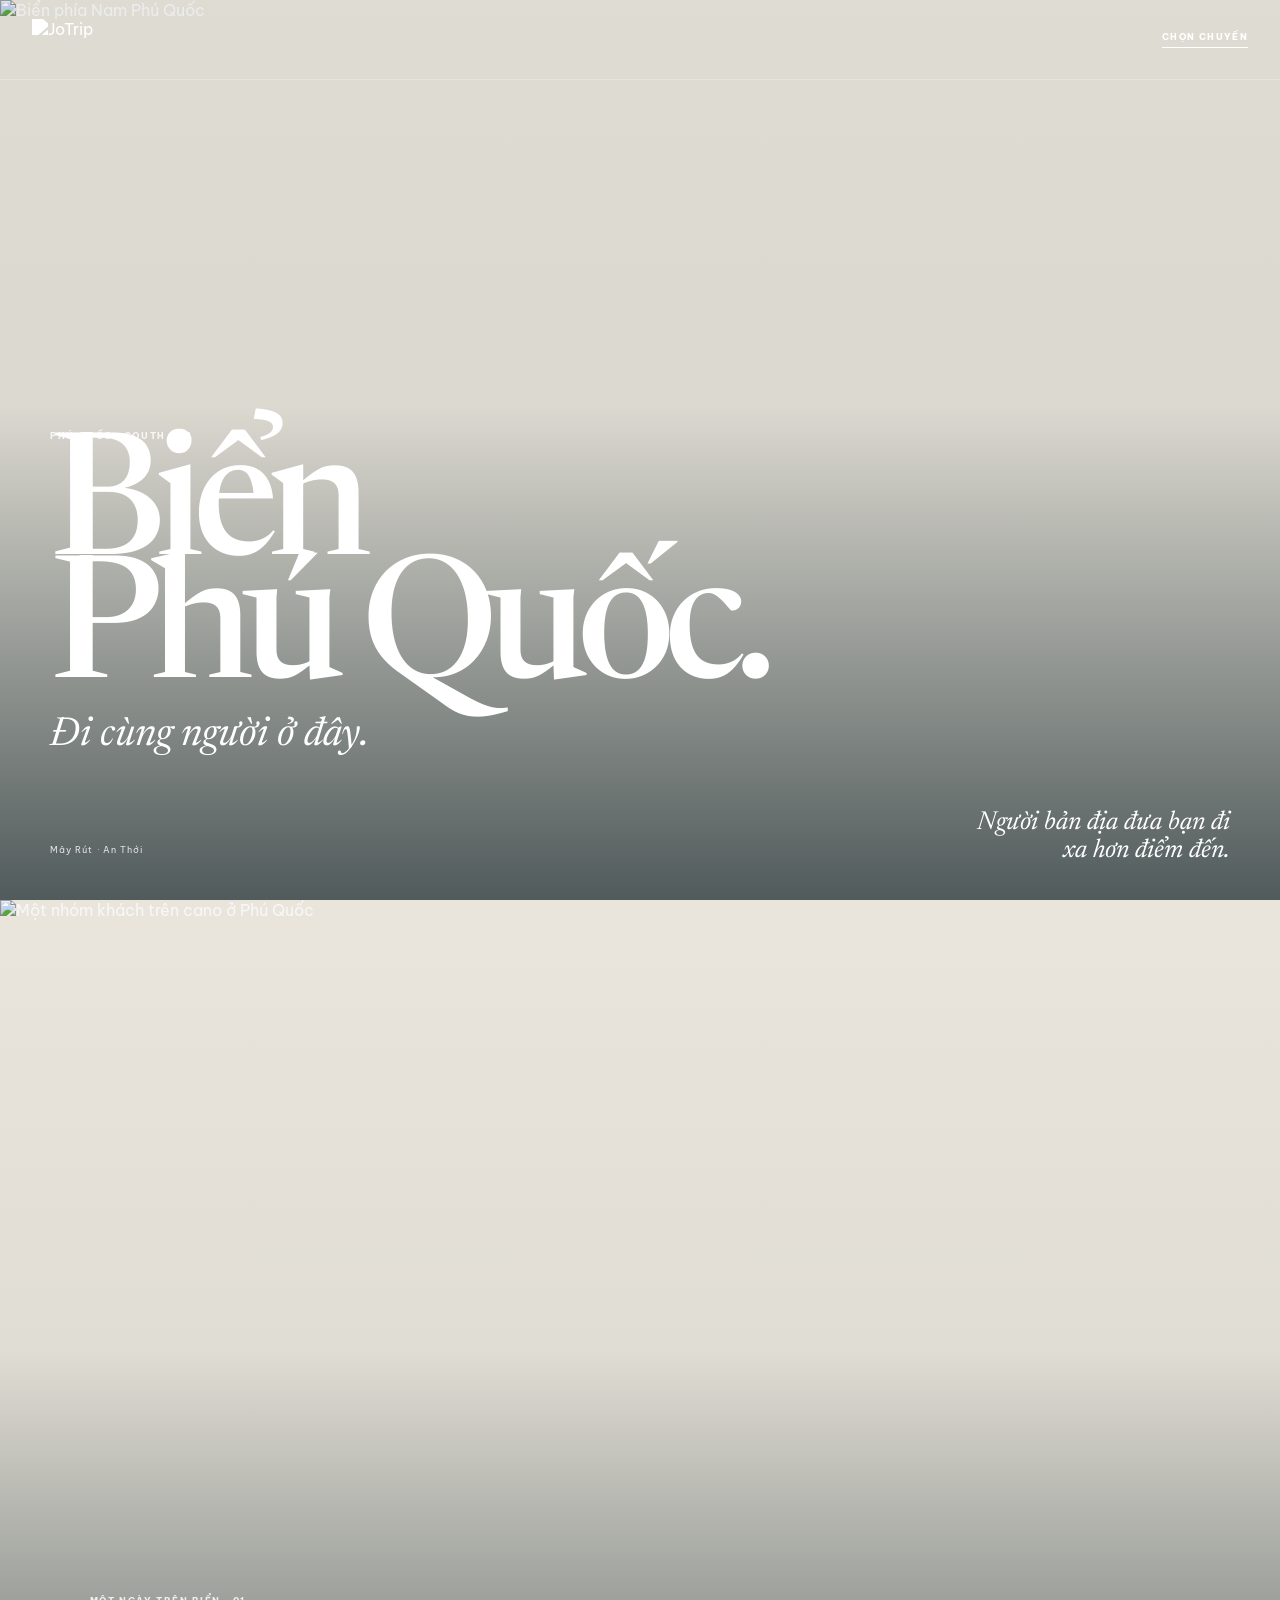
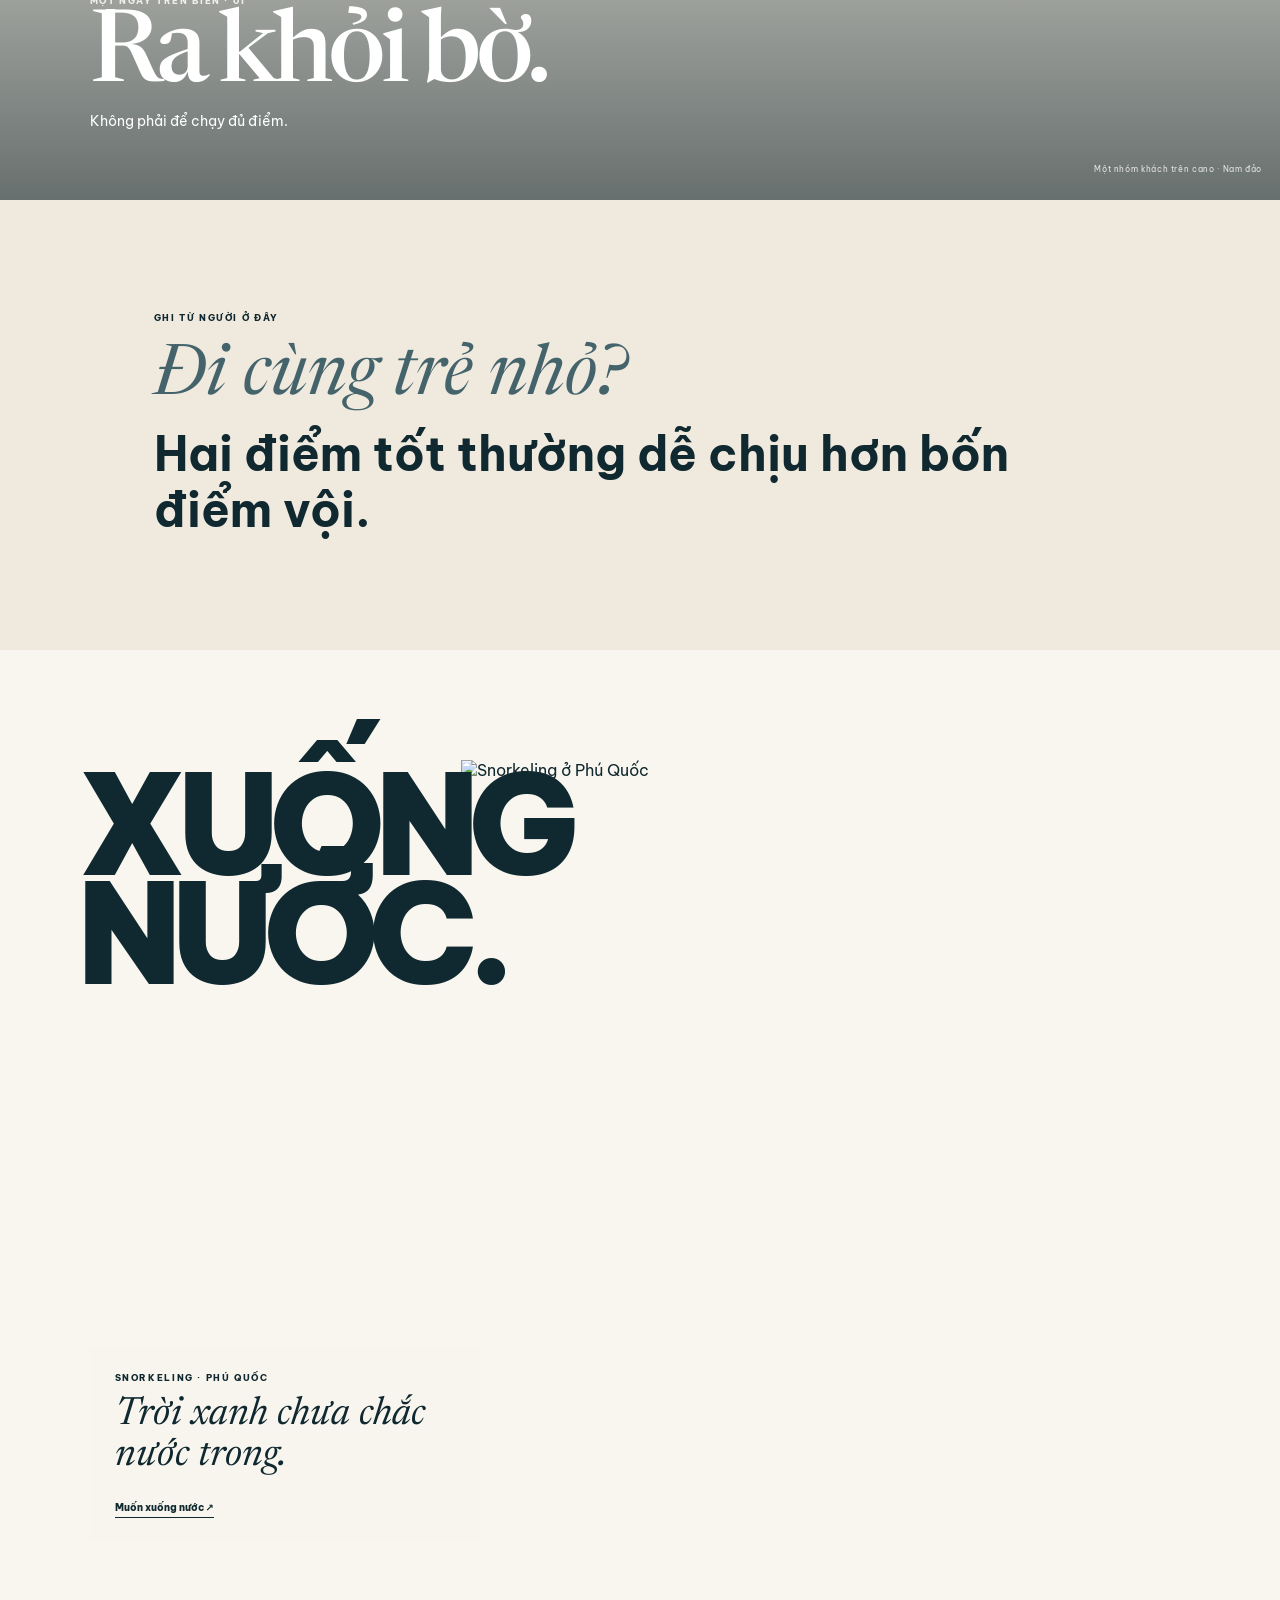
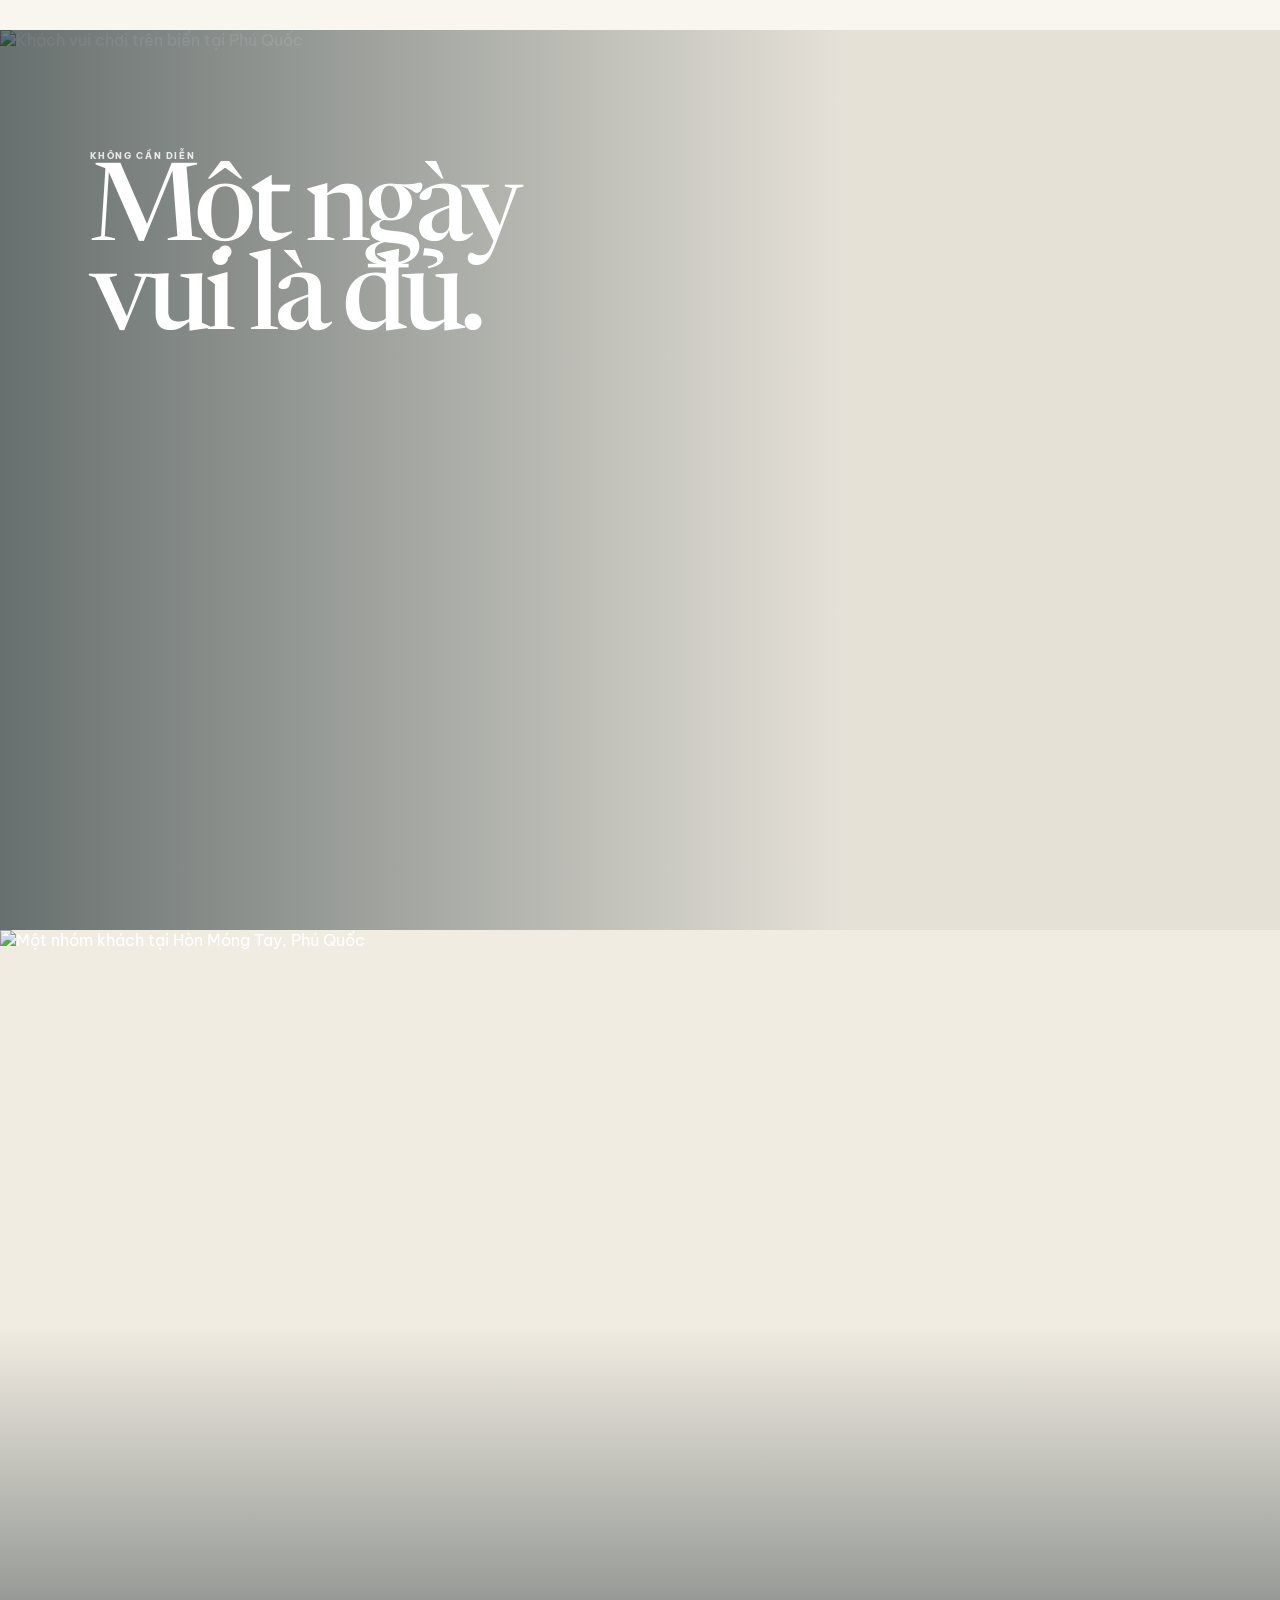
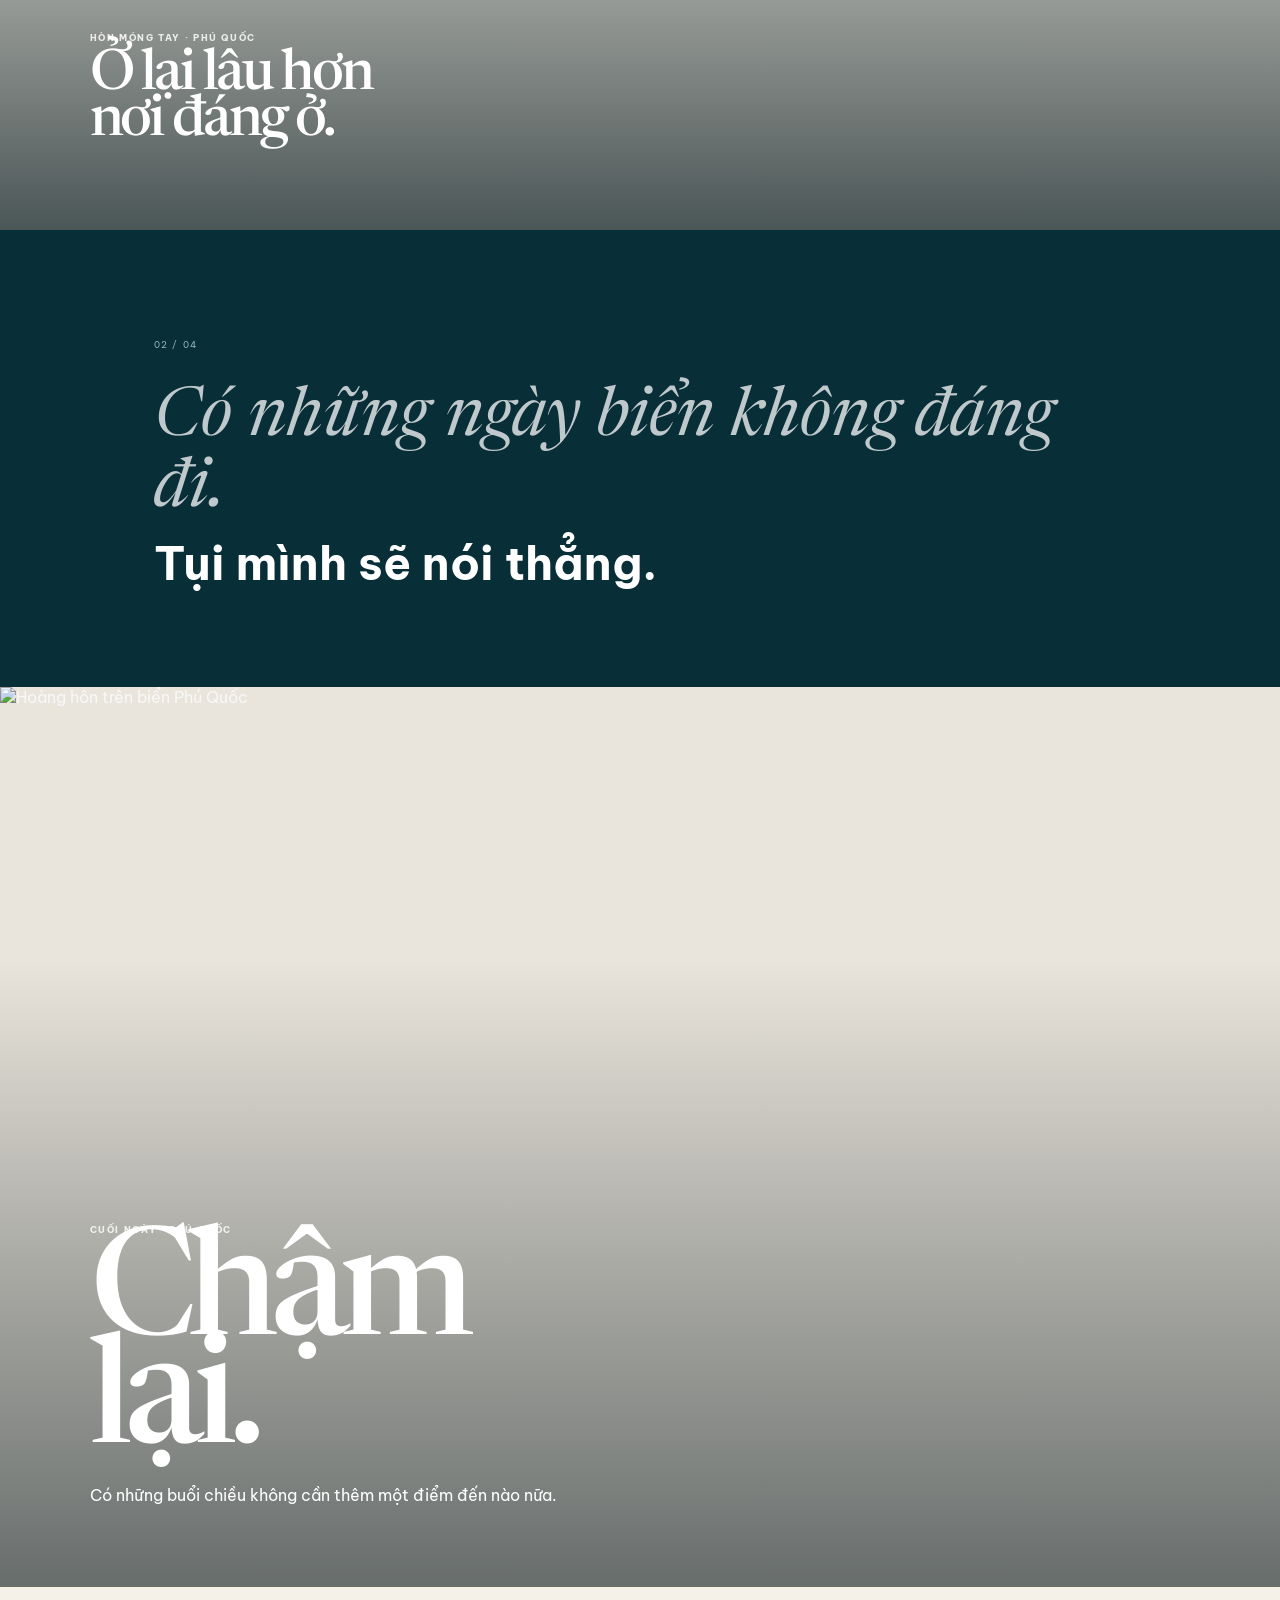
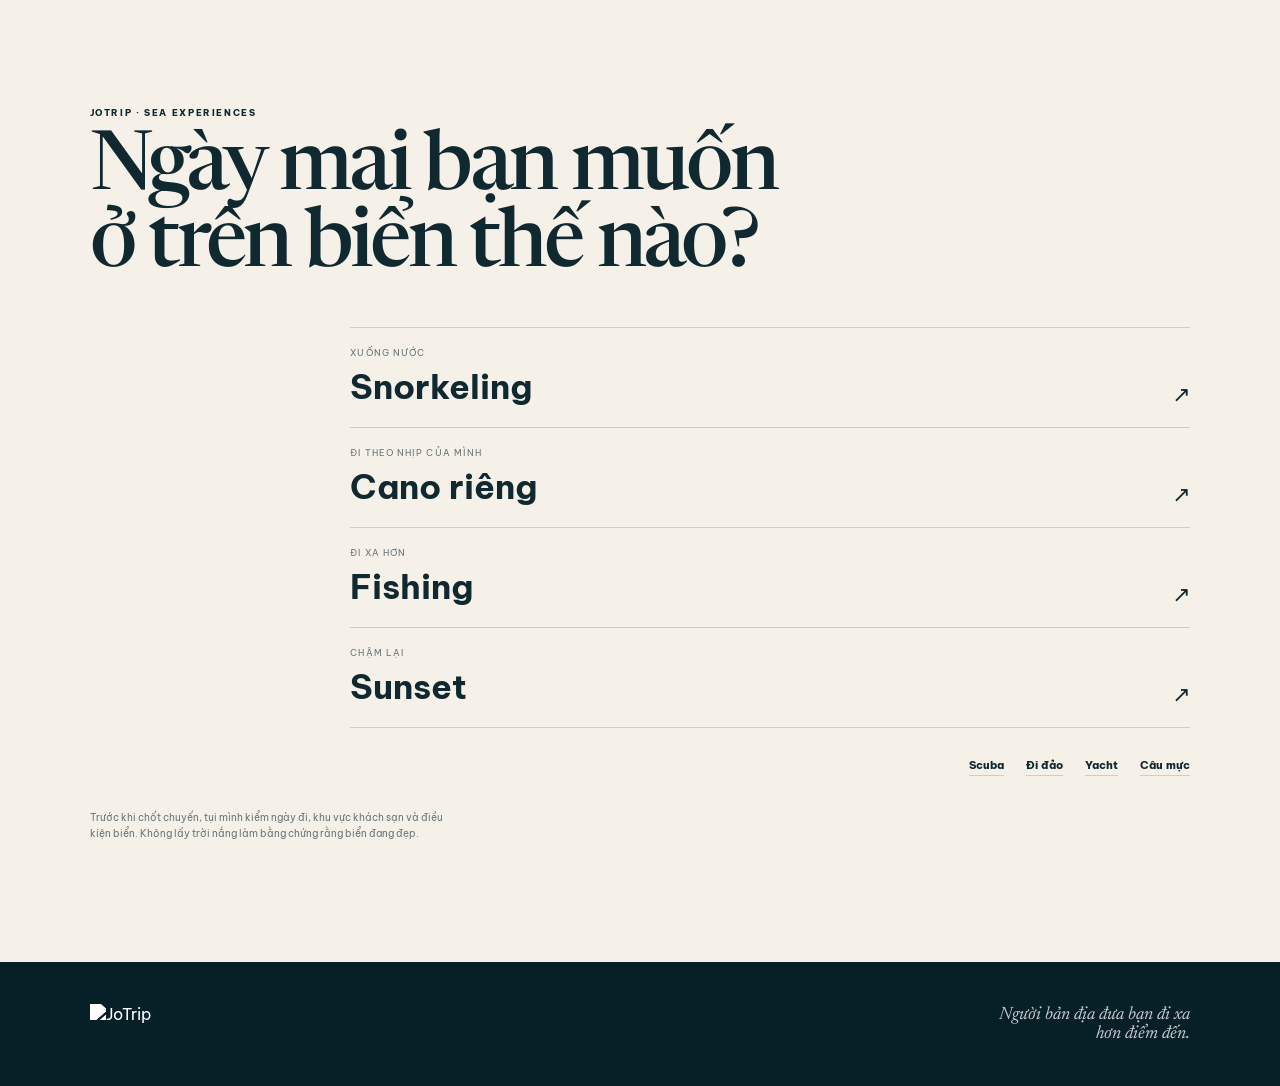
==== index.html @ e360eb8b "Rebuild homepage as cinematic Phu Quoc photo essay" ====
<!doctype html>
<html lang="vi">
<head>
  <meta charset="utf-8">
  <meta name="viewport" content="width=device-width,initial-scale=1,viewport-fit=cover">
  <meta name="description" content="Trải nghiệm biển Phú Quốc cùng JoTrip - snorkeling, câu cá, cano riêng, đi đảo và những buổi chiều trên biển cùng người bản địa.">
  <title>JoTrip Sea - Biển Phú Quốc cùng người bản địa</title>
  <link rel="preconnect" href="https://fonts.googleapis.com">
  <link rel="preconnect" href="https://fonts.gstatic.com" crossorigin>
  <link href="https://fonts.googleapis.com/css2?family=Be+Vietnam+Pro:wght@400;500;600;700;800;900&family=Newsreader:ital,opsz,wght@0,6..72,500;1,6..72,500&display=swap" rel="stylesheet">
  <link rel="stylesheet" href="/assets/home-essay.css">
</head>
<body class="home-essay" id="top">
<header class="mast">
  <a class="brand" href="#top" aria-label="JoTrip Sea home">
    <img src="https://drive.google.com/thumbnail?id=1aE5Ywq2taDkSDppjFFXPFNqDOqF47ond&sz=w500" alt="JoTrip">
  </a>
  <a class="mast-action" href="#choose">CHỌN CHUYẾN</a>
</header>

<main>
  <section class="hero frame">
    <img src="https://drive.google.com/thumbnail?id=1ZKk6C4v-ynKGGit7P1Kzie_Q85nujG-c&sz=w2400" alt="Biển phía Nam Phú Quốc">
    <div class="shade"></div>
    <div class="hero-copy">
      <p class="eyebrow light">PHÚ QUỐC · SOUTH SEA</p>
      <h1>Biển<br>Phú Quốc.</h1>
      <p class="hero-sub">Đi cùng người ở đây.</p>
    </div>
    <p class="place light">Mây Rút · An Thới</p>
    <p class="signature">Người bản địa đưa bạn đi xa hơn điểm đến.</p>
  </section>

  <section class="story story-cano frame">
    <img src="https://drive.google.com/thumbnail?id=1B3flDvlDIIb6_6B7t8fsngwA_uck-xGF&sz=w2200" alt="Một nhóm khách trên cano ở Phú Quốc">
    <div class="shade shade-soft"></div>
    <div class="story-copy lower-left">
      <p class="eyebrow light">MỘT NGÀY TRÊN BIỂN · 01</p>
      <h2>Ra khỏi bờ.</h2>
      <p>Không phải để chạy đủ điểm.</p>
    </div>
    <p class="caption light">Một nhóm khách trên cano · Nam đảo</p>
  </section>

  <section class="breath">
    <p class="eyebrow">GHI TỪ NGƯỜI Ở ĐÂY</p>
    <p class="breath-line">Đi cùng trẻ nhỏ? <strong>Hai điểm tốt thường dễ chịu hơn bốn điểm vội.</strong></p>
  </section>

  <section class="water-chapter">
    <div class="water-word">XUỐNG<br>NƯỚC.</div>
    <figure class="water-photo">
      <img src="https://drive.google.com/thumbnail?id=1QmfrsAiwXht9RkAfwQc4vgfkHS9gjFbI&sz=w2200" alt="Snorkeling ở Phú Quốc">
    </figure>
    <div class="water-note">
      <p class="eyebrow">SNORKELING · PHÚ QUỐC</p>
      <p>Trời xanh chưa chắc nước trong.</p>
      <a href="/experiences/snorkeling/">Muốn xuống nước ↗</a>
    </div>
  </section>

  <section class="story story-fun frame">
    <img src="https://drive.google.com/thumbnail?id=122imtqn-kG0GKlrl_f30BaT514dxUfNw&sz=w2200" alt="Khách vui chơi trên biển tại Phú Quốc">
    <div class="shade shade-side"></div>
    <div class="story-copy top-left">
      <p class="eyebrow light">KHÔNG CẦN DIỄN</p>
      <h2>Một ngày<br>vui là đủ.</h2>
    </div>
  </section>

  <section class="story story-island frame">
    <img src="https://drive.google.com/thumbnail?id=1QQhYmltuFXHCcWW1o5v8SHLtKr7WErXE&sz=w2200" alt="Một nhóm khách tại Hòn Móng Tay, Phú Quốc">
    <div class="shade shade-bottom"></div>
    <div class="story-copy lower-left compact">
      <p class="eyebrow light">HÒN MÓNG TAY · PHÚ QUỐC</p>
      <h2>Ở lại lâu hơn<br>nơi đáng ở.</h2>
    </div>
  </section>

  <section class="quiet">
    <p class="quiet-index">02 / 04</p>
    <p class="quiet-line">Có những ngày biển không đáng đi. <strong>Tụi mình sẽ nói thẳng.</strong></p>
  </section>

  <section class="sunset frame">
    <img src="https://drive.google.com/thumbnail?id=1ZCvRSjGhn2NanEjVTYDixmgjQC_YHZZ9&sz=w2200" alt="Hoàng hôn trên biển Phú Quốc">
    <div class="shade shade-sunset"></div>
    <div class="sunset-copy">
      <p class="eyebrow light">CUỐI NGÀY · PHÚ QUỐC</p>
      <h2>Chậm<br>lại.</h2>
      <p>Có những buổi chiều không cần thêm một điểm đến nào nữa.</p>
    </div>
  </section>

  <section class="choose" id="choose">
    <p class="eyebrow">JOTRIP · SEA EXPERIENCES</p>
    <h2>Ngày mai bạn muốn<br>ở trên biển thế nào?</h2>
    <div class="doors">
      <a href="/experiences/snorkeling/"><span>Xuống nước</span><b>Snorkeling</b><i>↗</i></a>
      <a href="/experiences/private-cano/"><span>Đi theo nhịp của mình</span><b>Cano riêng</b><i>↗</i></a>
      <a href="/experiences/fishing/"><span>Đi xa hơn</span><b>Fishing</b><i>↗</i></a>
      <a href="/experiences/sunset/"><span>Chậm lại</span><b>Sunset</b><i>↗</i></a>
    </div>
    <nav class="more" aria-label="Các trải nghiệm khác">
      <a href="/experiences/scuba-diving/">Scuba</a>
      <a href="/experiences/island-trips/">Đi đảo</a>
      <a href="/experiences/yacht-charter/">Yacht</a>
      <a href="/experiences/squid-fishing/">Câu mực</a>
    </nav>
    <p class="conditions">Trước khi chốt chuyến, tụi mình kiểm ngày đi, khu vực khách sạn và điều kiện biển. Không lấy trời nắng làm bằng chứng rằng biển đang đẹp.</p>
  </section>
</main>

<footer class="home-footer">
  <img src="https://drive.google.com/thumbnail?id=1aE5Ywq2taDkSDppjFFXPFNqDOqF47ond&sz=w500" alt="JoTrip">
  <em>Người bản địa đưa bạn đi xa hơn điểm đến.</em>
</footer>
</body>
</html>
---- assets/home-essay.css ----
:root{--ink:#10282f;--paper:#f1ece2;--deep:#082e38;--sun:#efc84c;--line:rgba(16,40,47,.18)}
*{box-sizing:border-box}html{scroll-behavior:smooth}body{margin:0;background:var(--paper);color:var(--ink);font-family:"Be Vietnam Pro",system-ui,sans-serif;overflow-x:hidden}a{color:inherit;text-decoration:none}img{display:block;width:100%;height:100%;object-fit:cover}.mast{position:absolute;top:0;left:0;right:0;z-index:40;height:68px;padding:0 18px;display:flex;align-items:center;justify-content:space-between;color:#fff;border-bottom:1px solid rgba(255,255,255,.25)}.brand img{width:104px;height:42px;object-fit:contain;filter:brightness(0) invert(1)}.mast-action{font-size:9px;font-weight:800;letter-spacing:.15em;border-bottom:1px solid currentColor;padding-bottom:5px}.frame{position:relative;min-height:100svh;overflow:hidden;color:#fff}.frame>img{position:absolute;inset:0}.shade{position:absolute;inset:0;background:linear-gradient(180deg,rgba(4,22,27,.08),rgba(4,22,27,.09) 45%,rgba(4,22,27,.68))}.shade-soft{background:linear-gradient(180deg,rgba(4,22,27,.03),rgba(4,22,27,.07) 50%,rgba(4,22,27,.58))}.shade-side{background:linear-gradient(90deg,rgba(4,22,27,.58),rgba(4,22,27,.05) 66%)}.shade-bottom{background:linear-gradient(180deg,transparent 44%,rgba(4,22,27,.7))}.shade-sunset{background:linear-gradient(180deg,rgba(4,17,22,.03) 30%,rgba(4,17,22,.58))}.eyebrow{margin:0;font-size:9px;font-weight:800;letter-spacing:.18em;text-transform:uppercase}.light{color:rgba(255,255,255,.82)}.hero-copy{position:absolute;left:18px;bottom:18vh;z-index:3}.hero h1{font-family:"Newsreader",Georgia,serif;font-size:clamp(82px,25vw,124px);font-weight:500;line-height:.72;letter-spacing:-.065em;margin:12px 0 18px}.hero-sub{margin:0;font-family:"Newsreader",Georgia,serif;font-style:italic;font-size:28px}.place{position:absolute;left:18px;bottom:23px;z-index:3;font-size:9px;letter-spacing:.12em}.signature{position:absolute;right:18px;bottom:22px;z-index:3;width:48%;margin:0;text-align:right;font-family:"Newsreader",Georgia,serif;font-style:italic;font-size:18px;line-height:1.05}.story-copy{position:absolute;z-index:3;left:18px;right:18px}.story-copy.lower-left{bottom:45px}.story-copy.top-left{top:92px;right:auto;max-width:310px}.story-copy h2{font-family:"Newsreader",Georgia,serif;font-size:66px;font-weight:500;line-height:.82;letter-spacing:-.055em;margin:10px 0 14px}.story-copy p:not(.eyebrow){margin:0;font-size:14px}.caption{position:absolute;right:18px;bottom:18px;z-index:3;font-size:8px;letter-spacing:.08em}.breath{min-height:58svh;background:#efe9de;padding:68px 18px;display:flex;flex-direction:column;justify-content:center}.breath-line{font-family:"Newsreader",Georgia,serif;font-style:italic;font-size:42px;line-height:1.02;margin:20px 0 0;color:#44636b}.breath-line strong{font-family:"Be Vietnam Pro",system-ui,sans-serif;font-style:normal;color:var(--ink);font-size:.67em;line-height:1.2;display:block;margin-top:12px}.water-chapter{min-height:1080px;background:#f8f6ef;position:relative;overflow:hidden}.water-photo{position:absolute;right:0;top:180px;width:82%;height:720px;margin:0}.water-word{position:absolute;left:-7px;top:52px;z-index:4;font-weight:900;font-size:78px;line-height:.79;letter-spacing:-.075em;color:var(--ink)}.water-note{position:absolute;left:18px;bottom:54px;z-index:4;width:72%;background:rgba(248,246,239,.94);padding:18px}.water-note p:nth-child(2){font-family:"Newsreader",Georgia,serif;font-style:italic;font-size:29px;line-height:1.05;margin:12px 0 18px}.water-note a{font-size:10px;font-weight:800;border-bottom:1px solid currentColor;padding-bottom:3px}.story-fun{min-height:88svh}.story-fun img{object-position:center}.story-fun h2{font-size:61px}.story-island{min-height:96svh}.story-island img{object-position:center}.story-copy.compact h2{font-size:57px}.quiet{min-height:52svh;background:var(--deep);color:#fff;padding:58px 18px;display:flex;flex-direction:column;justify-content:center}.quiet-index{font-size:9px;letter-spacing:.18em;color:#87b9c2}.quiet-line{font-family:"Newsreader",Georgia,serif;font-style:italic;font-size:39px;line-height:1.05;margin:25px 0 0;color:rgba(255,255,255,.74)}.quiet-line strong{display:block;font-family:"Be Vietnam Pro",system-ui,sans-serif;font-style:normal;font-size:.68em;color:#fff;margin-top:12px}.sunset{min-height:100svh}.sunset img{object-position:center 70%}.sunset-copy{position:absolute;left:18px;right:18px;bottom:52px;z-index:3}.sunset-copy h2{font-family:"Newsreader",Georgia,serif;font-size:90px;font-weight:500;line-height:.72;letter-spacing:-.06em;margin:10px 0 22px}.sunset-copy>p:last-child{font-size:13px;line-height:1.55;max-width:330px;margin:0}.choose{padding:78px 18px 64px;background:#f5f1e9}.choose h2{font-family:"Newsreader",Georgia,serif;font-size:48px;font-weight:500;line-height:.93;letter-spacing:-.045em;margin:14px 0 42px}.doors{border-top:1px solid var(--line)}.doors a{display:grid;grid-template-columns:1fr auto;gap:7px 14px;padding:19px 0;border-bottom:1px solid var(--line);align-items:end}.doors span{grid-column:1/3;font-size:9px;text-transform:uppercase;letter-spacing:.12em;color:#667679}.doors b{font-size:23px}.doors i{font-style:normal;font-size:22px}.more{display:flex;flex-wrap:wrap;gap:16px 22px;margin-top:30px;font-size:11px;font-weight:800}.more a{border-bottom:1px solid var(--line);padding-bottom:3px}.conditions{font-size:10px;line-height:1.6;color:#687779;max-width:360px;margin:34px 0 0}.home-footer{background:#071f27;color:#fff;padding:34px 18px 42px;display:flex;justify-content:space-between;align-items:flex-end;gap:18px}.home-footer img{width:100px;height:40px;object-fit:contain;filter:brightness(0) invert(1)}.home-footer em{font-family:"Newsreader",Georgia,serif;font-size:18px;line-height:1.05;text-align:right;color:rgba(255,255,255,.76);max-width:210px}
@media(min-width:800px){.mast{height:80px;padding:0 max(32px,calc((100vw - 1400px)/2))}.brand img{width:118px}.hero-copy{left:max(50px,calc((100vw - 1400px)/2));bottom:16vh}.hero h1{font-size:170px}.hero-sub{font-size:40px}.place{left:max(50px,calc((100vw - 1400px)/2));bottom:36px}.signature{right:max(50px,calc((100vw - 1400px)/2));bottom:35px;width:280px;font-size:26px}.story-copy{left:7vw;right:auto}.story-copy h2{font-size:100px}.story-copy.lower-left{bottom:70px}.story-copy.top-left{top:120px;max-width:600px}.story-copy.top-left h2{font-size:108px}.breath{min-height:50vh;padding:100px 12vw}.breath-line{font-size:70px;max-width:1000px}.water-chapter{min-height:980px}.water-photo{top:110px;width:64%;height:780px}.water-word{left:6vw;top:120px;font-size:138px}.water-note{left:7vw;bottom:90px;width:390px;padding:25px}.water-note p:nth-child(2){font-size:39px}.quiet{min-height:46vh;padding:100px 12vw}.quiet-line{font-size:68px;max-width:980px}.sunset-copy{left:7vw;bottom:80px}.sunset-copy h2{font-size:150px}.sunset-copy>p:last-child{font-size:16px;max-width:520px}.choose{padding:120px max(7vw,calc((100vw - 1280px)/2))}.choose h2{font-size:82px}.doors{max-width:840px;margin-left:auto}.doors b{font-size:34px}.more{justify-content:flex-end}.story-fun,.story-island{min-height:100vh}.home-footer{padding:42px max(7vw,calc((100vw - 1280px)/2))}}
@media(max-width:420px){.hero h1{font-size:82px}.hero-sub{font-size:25px}.story-copy h2{font-size:59px}.story-fun h2{font-size:54px}.story-copy.compact h2{font-size:51px}.breath-line{font-size:38px}.water-word{font-size:71px}.water-note p:nth-child(2){font-size:27px}.quiet-line{font-size:35px}.sunset-copy h2{font-size:82px}.choose h2{font-size:43px}}
@media(prefers-reduced-motion:reduce){html{scroll-behavior:auto}}
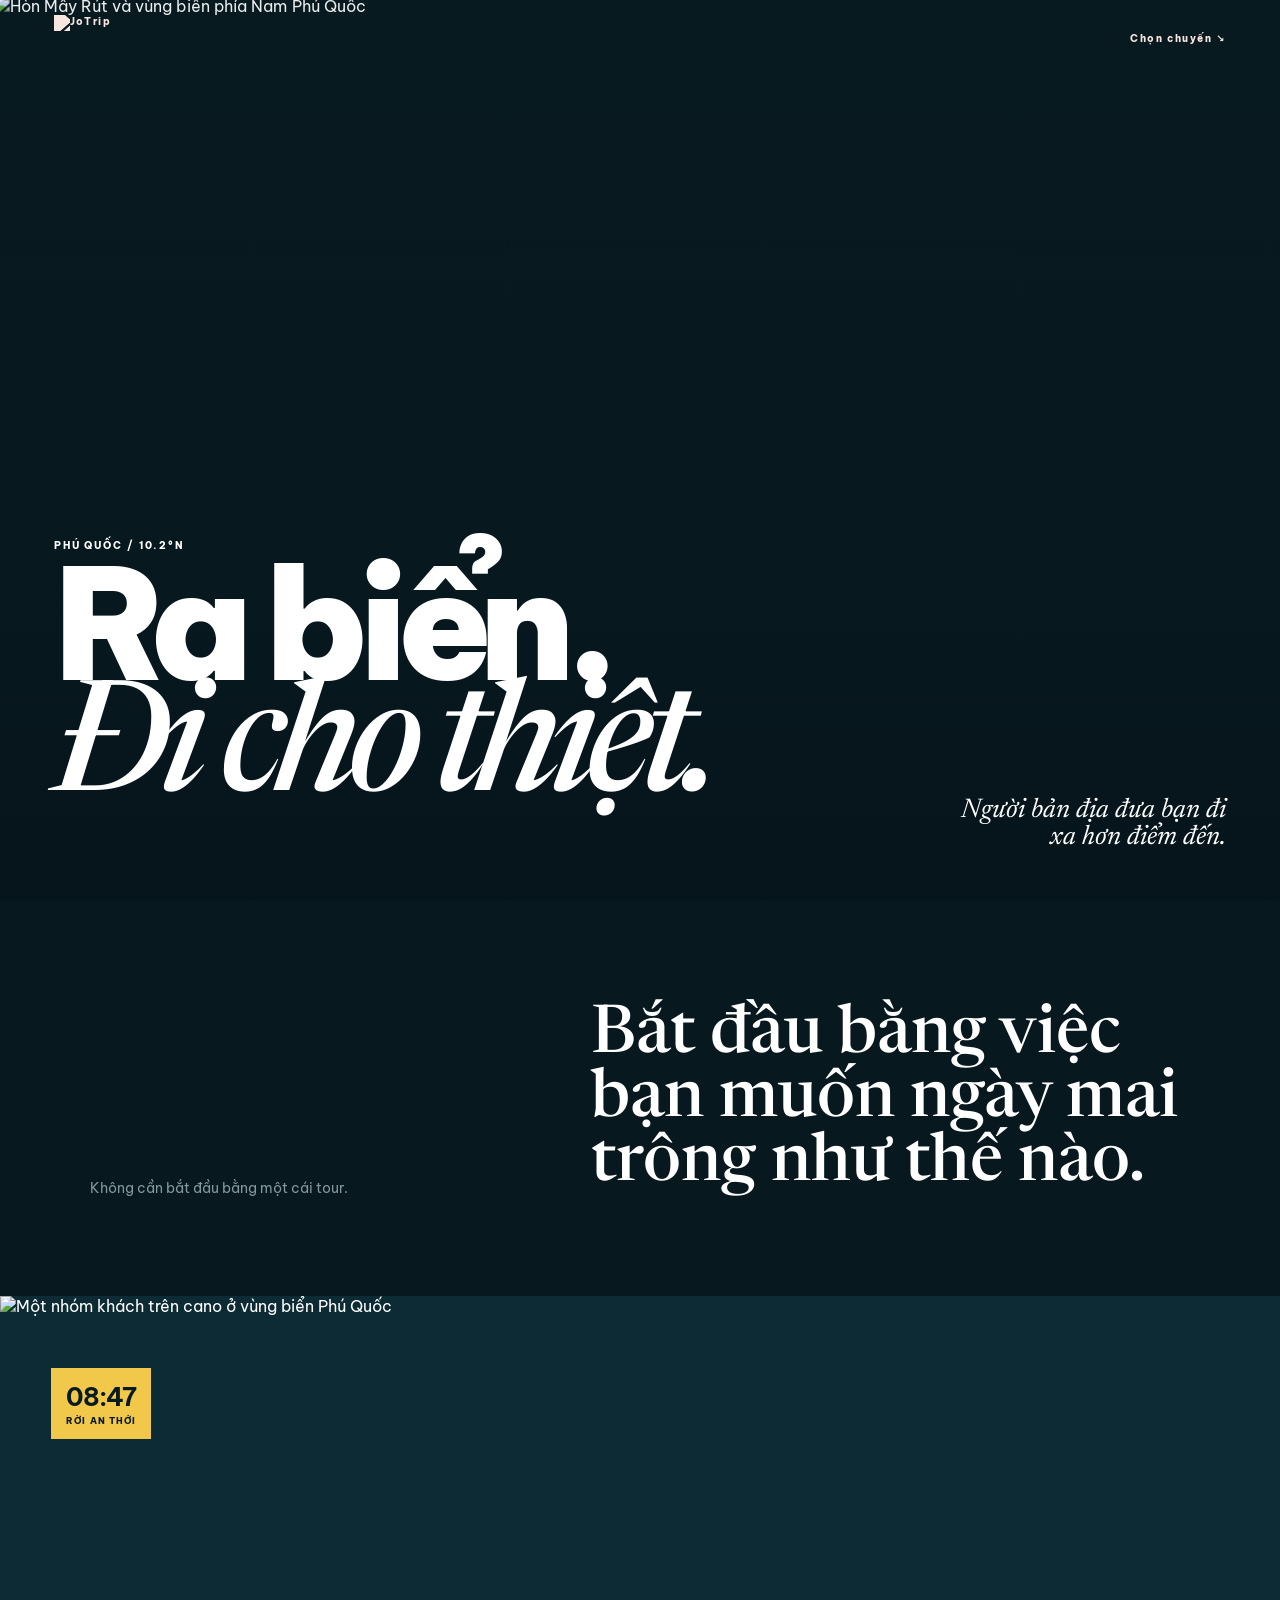
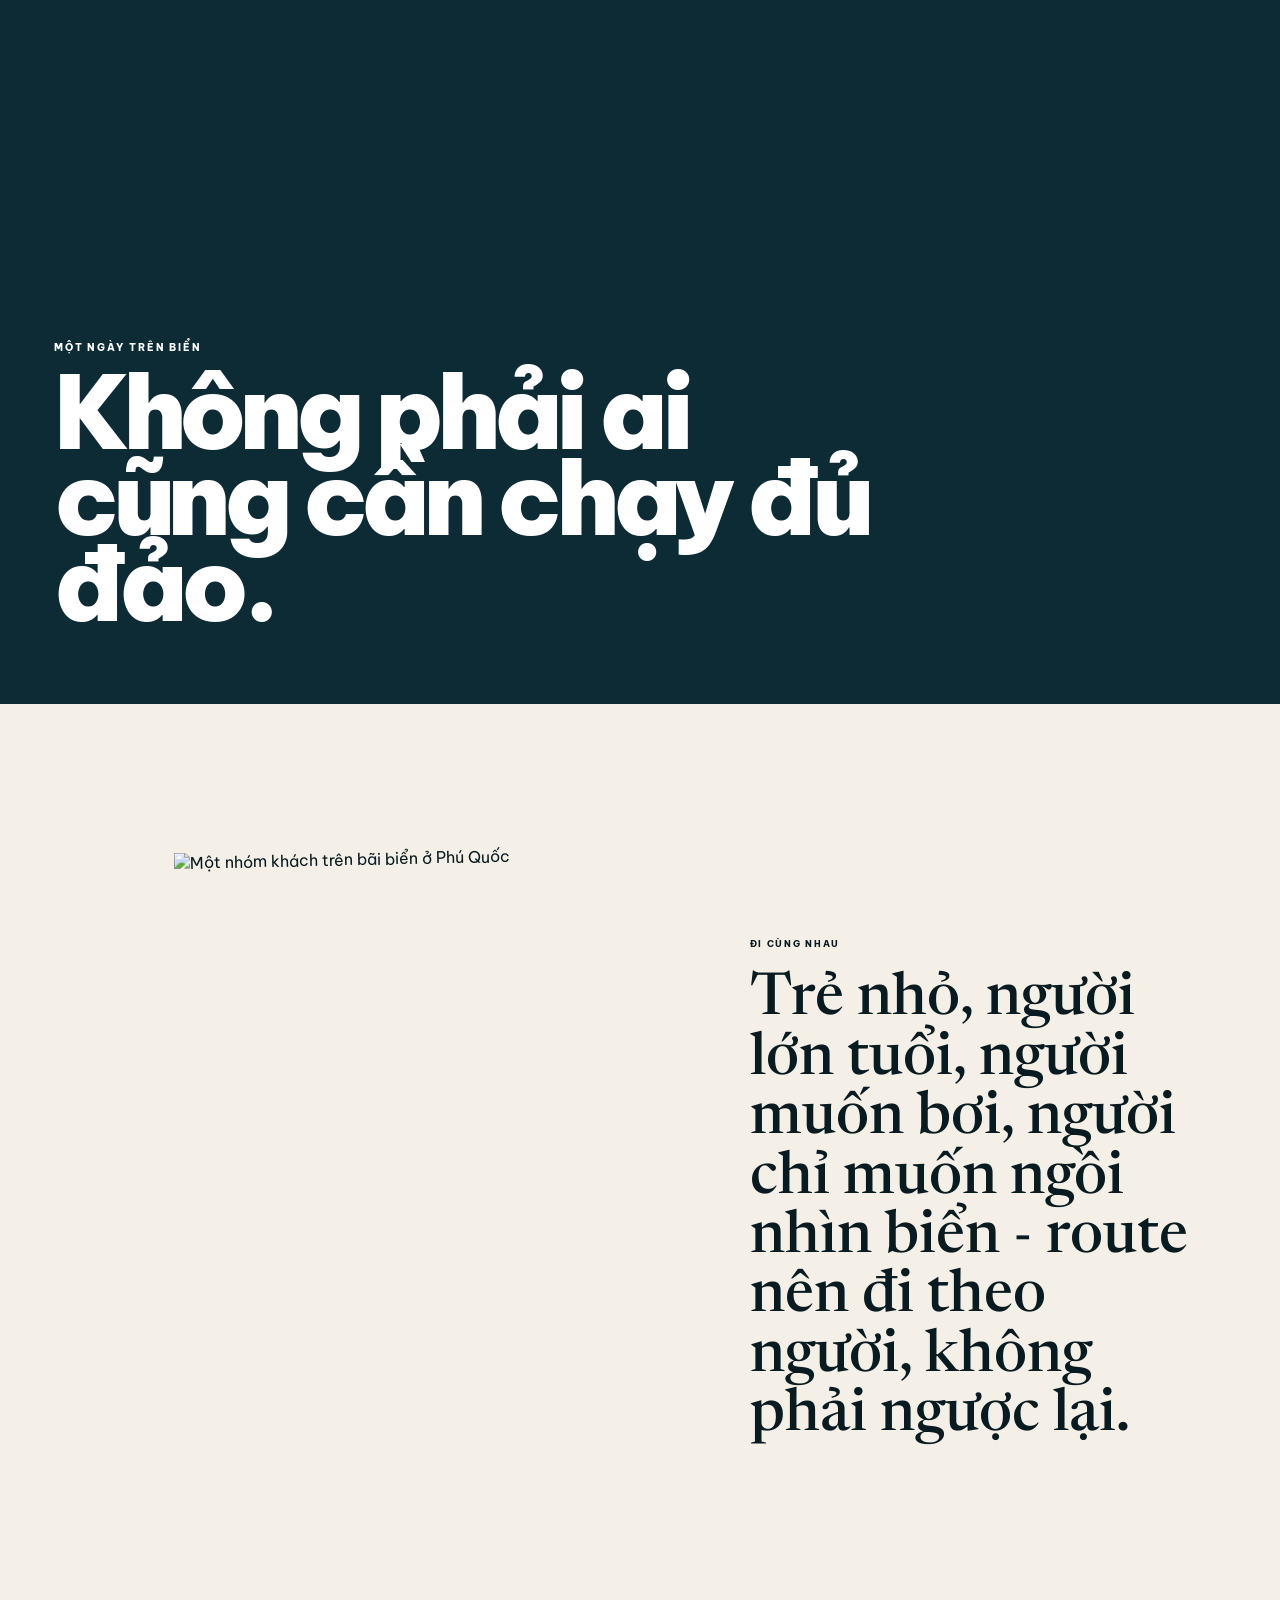
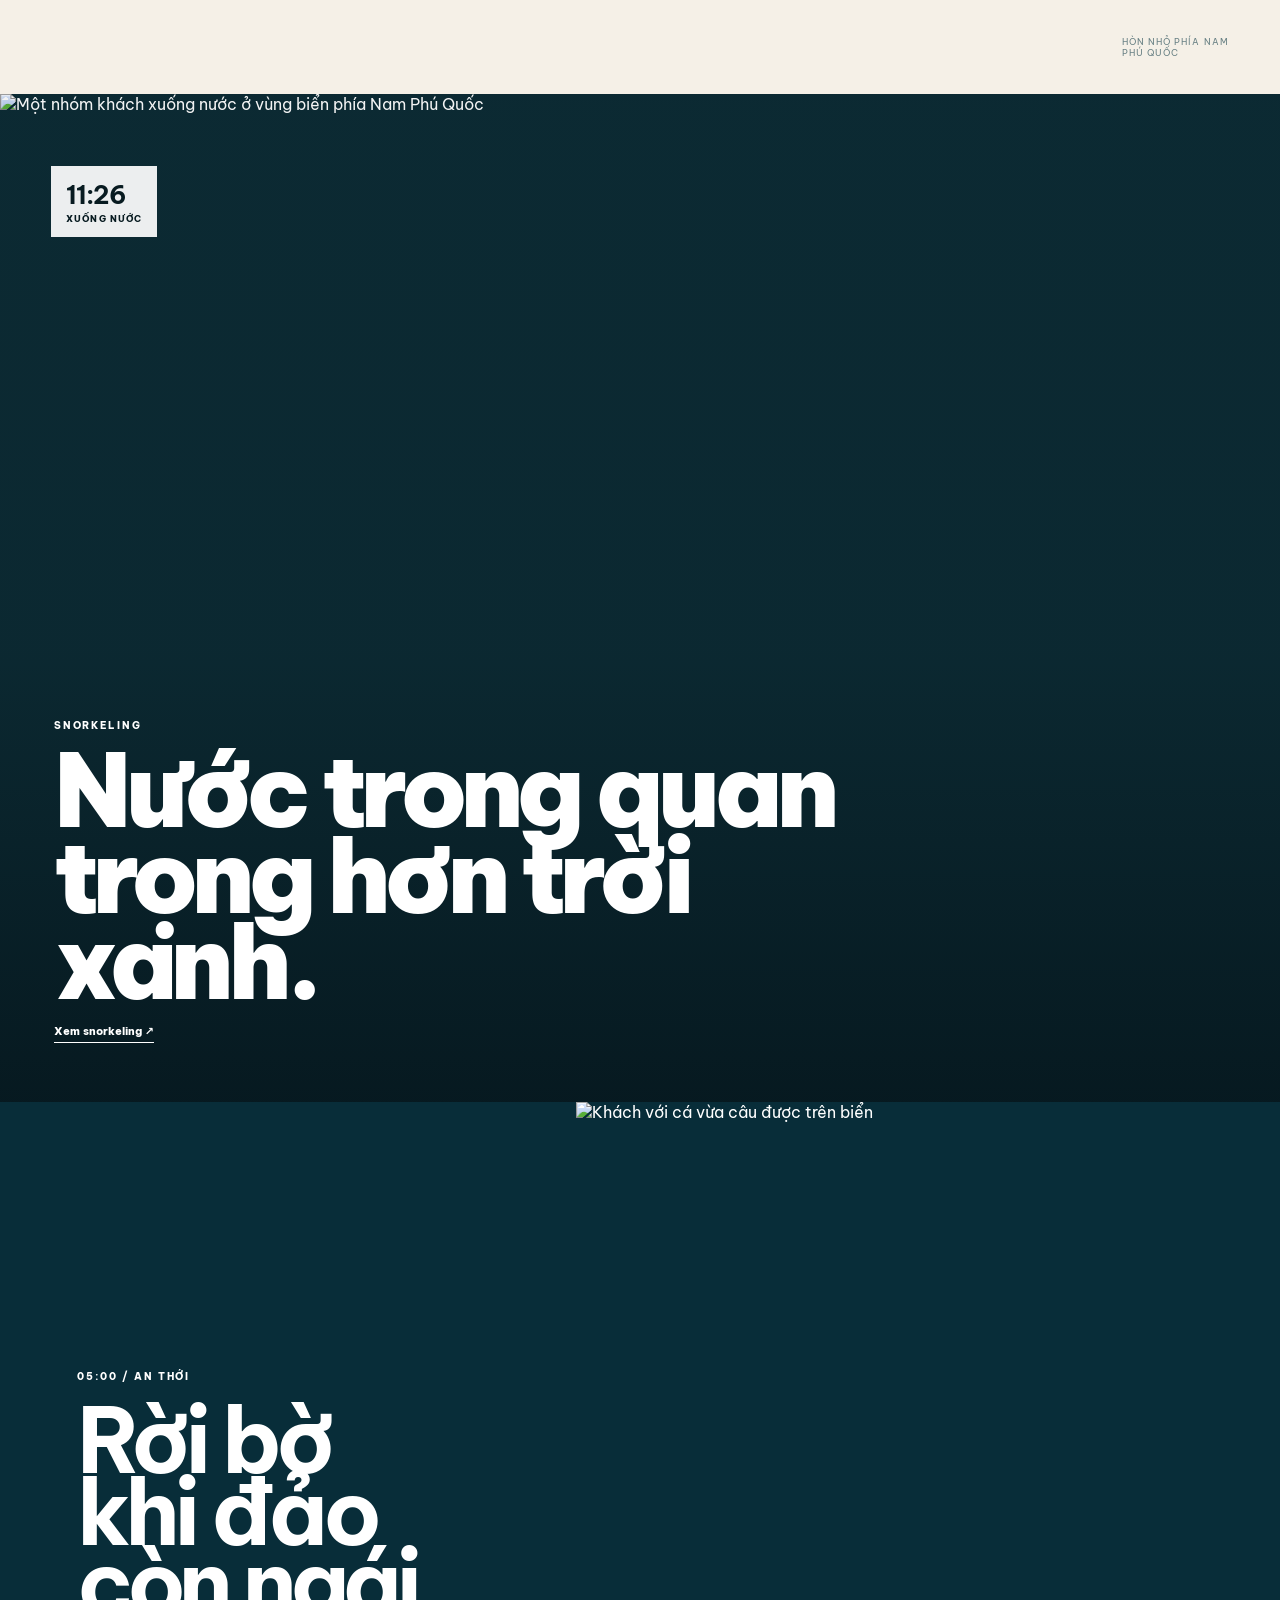
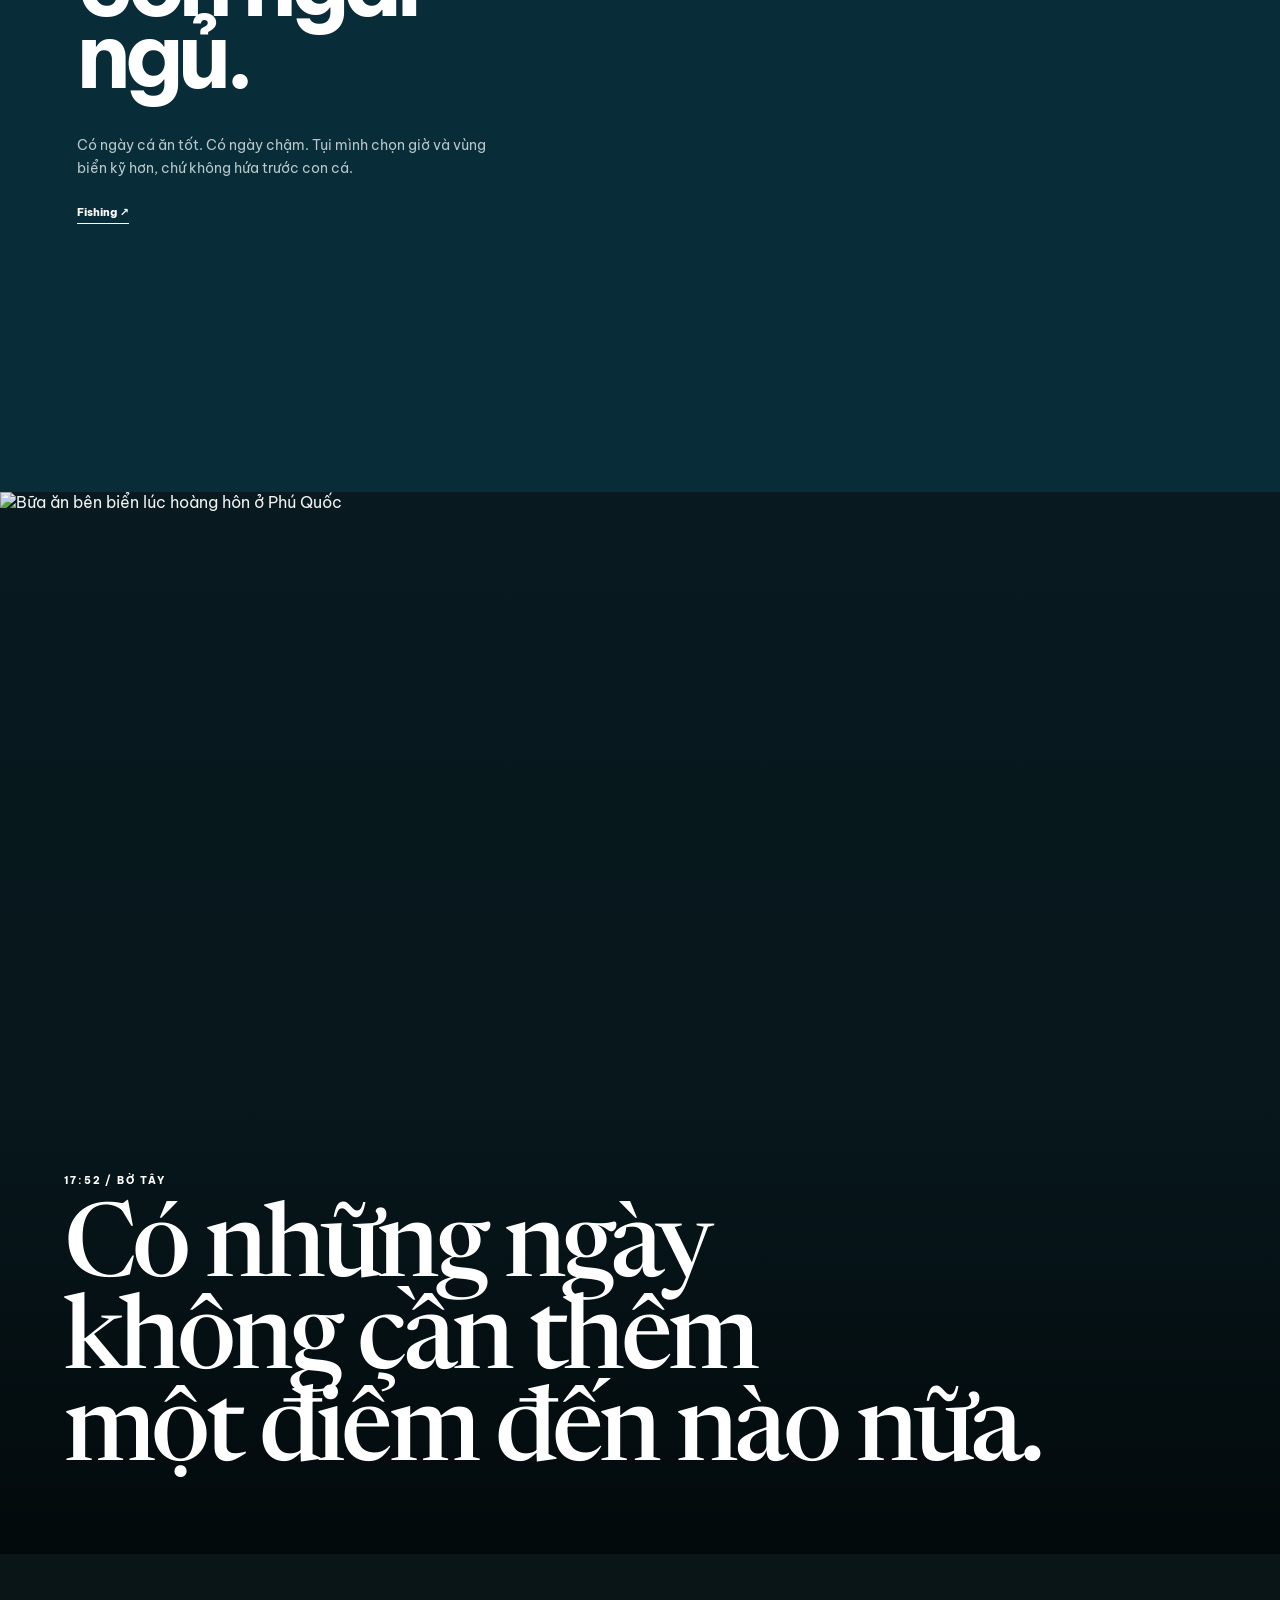
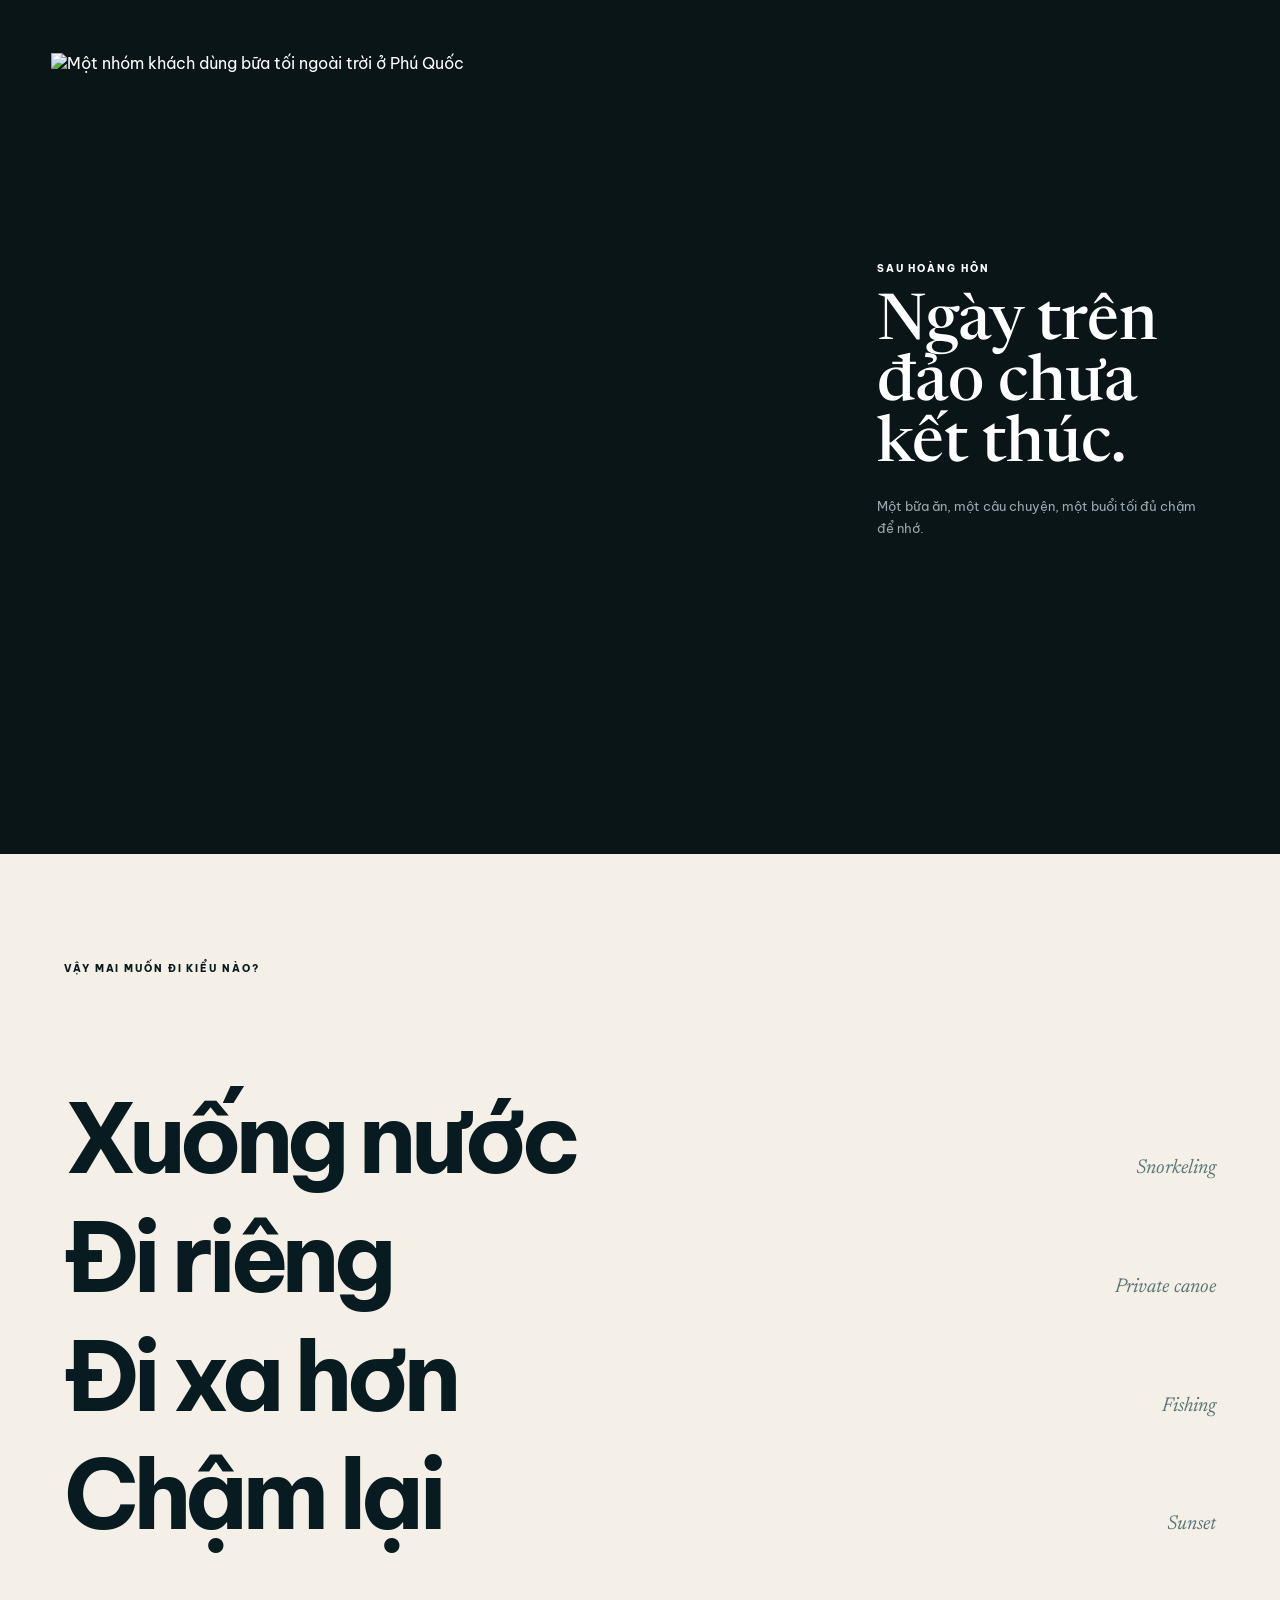
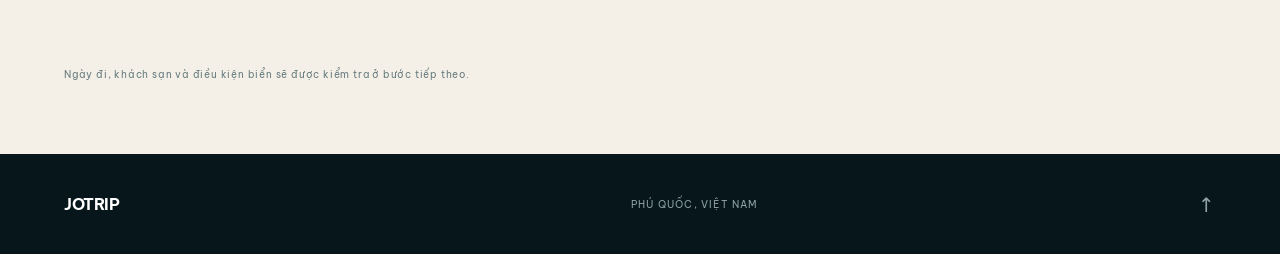
==== commit 6d60dbd1: "Rebuild homepage as cinematic Phu Quoc photo essay" ====
--- a/index.html
+++ b/index.html
@@ -3,117 +3,116 @@
 <head>
   <meta charset="utf-8">
   <meta name="viewport" content="width=device-width,initial-scale=1,viewport-fit=cover">
-  <meta name="description" content="Trải nghiệm biển Phú Quốc cùng JoTrip - snorkeling, câu cá, cano riêng, đi đảo và những buổi chiều trên biển cùng người bản địa.">
+  <meta name="description" content="Trải nghiệm biển Phú Quốc cùng JoTrip - đi biển cùng người bản địa, từ snorkeling, câu cá, cano riêng đến những buổi chiều chậm trên đảo.">
   <title>JoTrip Sea - Biển Phú Quốc cùng người bản địa</title>
   <link rel="preconnect" href="https://fonts.googleapis.com">
   <link rel="preconnect" href="https://fonts.gstatic.com" crossorigin>
-  <link href="https://fonts.googleapis.com/css2?family=Be+Vietnam+Pro:wght@400;500;600;700;800;900&family=Newsreader:ital,opsz,wght@0,6..72,500;1,6..72,500&display=swap" rel="stylesheet">
-  <link rel="stylesheet" href="/assets/home-essay.css">
+  <link href="https://fonts.googleapis.com/css2?family=Be+Vietnam+Pro:wght@400;500;600;700;800;900&family=Newsreader:ital,opsz,wght@1,6..72,500&display=swap" rel="stylesheet">
+  <link rel="stylesheet" href="/assets/home-cinema.css">
 </head>
-<body class="home-essay" id="top">
-<header class="mast">
-  <a class="brand" href="#top" aria-label="JoTrip Sea home">
+<body id="top" class="home-final">
+<header class="topbar">
+  <a class="wordmark" href="/" aria-label="JoTrip Sea home">
     <img src="https://drive.google.com/thumbnail?id=1aE5Ywq2taDkSDppjFFXPFNqDOqF47ond&sz=w500" alt="JoTrip">
   </a>
-  <a class="mast-action" href="#choose">CHỌN CHUYẾN</a>
+  <a href="#choose">Chọn chuyến ↘</a>
 </header>
 
 <main>
-  <section class="hero frame">
-    <img src="https://drive.google.com/thumbnail?id=1ZKk6C4v-ynKGGit7P1Kzie_Q85nujG-c&sz=w2400" alt="Biển phía Nam Phú Quốc">
+  <section class="hero" aria-labelledby="hero-title">
+    <img src="https://drive.google.com/thumbnail?id=1ZKk6C4v-ynKGGit7P1Kzie_Q85nujG-c&sz=w2400" alt="Hòn Mây Rút và vùng biển phía Nam Phú Quốc">
     <div class="shade"></div>
     <div class="hero-copy">
-      <p class="eyebrow light">PHÚ QUỐC · SOUTH SEA</p>
-      <h1>Biển<br>Phú Quốc.</h1>
-      <p class="hero-sub">Đi cùng người ở đây.</p>
+      <span>PHÚ QUỐC / 10.2°N</span>
+      <h1 id="hero-title">Ra biển.<br><em>Đi cho thiệt.</em></h1>
     </div>
-    <p class="place light">Mây Rút · An Thới</p>
-    <p class="signature">Người bản địa đưa bạn đi xa hơn điểm đến.</p>
+    <div class="hero-note">Người bản địa đưa bạn đi xa hơn điểm đến.</div>
   </section>
 
-  <section class="story story-cano frame">
-    <img src="https://drive.google.com/thumbnail?id=1B3flDvlDIIb6_6B7t8fsngwA_uck-xGF&sz=w2200" alt="Một nhóm khách trên cano ở Phú Quốc">
-    <div class="shade shade-soft"></div>
-    <div class="story-copy lower-left">
-      <p class="eyebrow light">MỘT NGÀY TRÊN BIỂN · 01</p>
-      <h2>Ra khỏi bờ.</h2>
-      <p>Không phải để chạy đủ điểm.</p>
-    </div>
-    <p class="caption light">Một nhóm khách trên cano · Nam đảo</p>
+  <section class="blackline" aria-label="Mở đầu">
+    <p>Không cần bắt đầu bằng một cái tour.</p>
+    <strong>Bắt đầu bằng việc bạn muốn ngày mai trông như thế nào.</strong>
   </section>
 
-  <section class="breath">
-    <p class="eyebrow">GHI TỪ NGƯỜI Ở ĐÂY</p>
-    <p class="breath-line">Đi cùng trẻ nhỏ? <strong>Hai điểm tốt thường dễ chịu hơn bốn điểm vội.</strong></p>
-  </section>
-
-  <section class="water-chapter">
-    <div class="water-word">XUỐNG<br>NƯỚC.</div>
-    <figure class="water-photo">
-      <img src="https://drive.google.com/thumbnail?id=1QmfrsAiwXht9RkAfwQc4vgfkHS9gjFbI&sz=w2200" alt="Snorkeling ở Phú Quốc">
-    </figure>
-    <div class="water-note">
-      <p class="eyebrow">SNORKELING · PHÚ QUỐC</p>
-      <p>Trời xanh chưa chắc nước trong.</p>
-      <a href="/experiences/snorkeling/">Muốn xuống nước ↗</a>
+  <section class="scene boat" aria-label="Một ngày trên cano ở Phú Quốc">
+    <img src="https://drive.google.com/thumbnail?id=1B3flDvlDIIb6_6B7t8fsngwA_uck-xGF&sz=w2400" alt="Một nhóm khách trên cano ở vùng biển Phú Quốc">
+    <div class="scene-tag"><b>08:47</b><span>Rời An Thới</span></div>
+    <div class="scene-words">
+      <small>MỘT NGÀY TRÊN BIỂN</small>
+      <h2>Không phải ai cũng cần chạy đủ đảo.</h2>
     </div>
   </section>
 
-  <section class="story story-fun frame">
-    <img src="https://drive.google.com/thumbnail?id=122imtqn-kG0GKlrl_f30BaT514dxUfNw&sz=w2200" alt="Khách vui chơi trên biển tại Phú Quốc">
-    <div class="shade shade-side"></div>
-    <div class="story-copy top-left">
-      <p class="eyebrow light">KHÔNG CẦN DIỄN</p>
-      <h2>Một ngày<br>vui là đủ.</h2>
+  <section class="intercut" aria-label="Đi cùng nhau">
+    <div class="vertical">
+      <img src="https://drive.google.com/thumbnail?id=17vmIqe8CgXbn9RFJZU0LZ59zx_viZMFJ&sz=w1600" alt="Một nhóm khách trên bãi biển ở Phú Quốc">
+    </div>
+    <div class="intercut-copy">
+      <span>ĐI CÙNG NHAU</span>
+      <p>Trẻ nhỏ, người lớn tuổi, người muốn bơi, người chỉ muốn ngồi nhìn biển - route nên đi theo người, không phải ngược lại.</p>
+    </div>
+    <div class="tiny">Hòn nhỏ phía Nam<br>Phú Quốc</div>
+  </section>
+
+  <section class="scene water" aria-label="Snorkeling ở Phú Quốc">
+    <img src="https://drive.google.com/thumbnail?id=1f3twuWnMWr-mbiSlHpT-sVdzWcPgKQec&sz=w2400" alt="Một nhóm khách xuống nước ở vùng biển phía Nam Phú Quốc">
+    <div class="shade soft"></div>
+    <div class="scene-tag light"><b>11:26</b><span>Xuống nước</span></div>
+    <div class="scene-words light">
+      <small>SNORKELING</small>
+      <h2>Nước trong quan trọng hơn trời xanh.</h2>
+      <a href="/experiences/snorkeling/">Xem snorkeling ↗</a>
     </div>
   </section>
 
-  <section class="story story-island frame">
-    <img src="https://drive.google.com/thumbnail?id=1QQhYmltuFXHCcWW1o5v8SHLtKr7WErXE&sz=w2200" alt="Một nhóm khách tại Hòn Móng Tay, Phú Quốc">
-    <div class="shade shade-bottom"></div>
-    <div class="story-copy lower-left compact">
-      <p class="eyebrow light">HÒN MÓNG TAY · PHÚ QUỐC</p>
-      <h2>Ở lại lâu hơn<br>nơi đáng ở.</h2>
+  <section class="fishing" aria-label="Câu cá ở Phú Quốc">
+    <div class="fish-copy">
+      <span>05:00 / AN THỚI</span>
+      <h2>Rời bờ<br>khi đảo<br>còn ngái ngủ.</h2>
+      <p>Có ngày cá ăn tốt. Có ngày chậm. Tụi mình chọn giờ và vùng biển kỹ hơn, chứ không hứa trước con cá.</p>
+      <a href="/experiences/fishing/">Fishing ↗</a>
+    </div>
+    <div class="fish-photo">
+      <img src="https://drive.google.com/thumbnail?id=14Knedt7oQ5XsMr06L1-9X7MgEK0_0dEb&sz=w1800" alt="Khách với cá vừa câu được trên biển">
     </div>
   </section>
 
-  <section class="quiet">
-    <p class="quiet-index">02 / 04</p>
-    <p class="quiet-line">Có những ngày biển không đáng đi. <strong>Tụi mình sẽ nói thẳng.</strong></p>
-  </section>
-
-  <section class="sunset frame">
-    <img src="https://drive.google.com/thumbnail?id=1ZCvRSjGhn2NanEjVTYDixmgjQC_YHZZ9&sz=w2200" alt="Hoàng hôn trên biển Phú Quốc">
-    <div class="shade shade-sunset"></div>
-    <div class="sunset-copy">
-      <p class="eyebrow light">CUỐI NGÀY · PHÚ QUỐC</p>
-      <h2>Chậm<br>lại.</h2>
-      <p>Có những buổi chiều không cần thêm một điểm đến nào nữa.</p>
+  <section class="dusk" aria-label="Cuối ngày bên biển Phú Quốc">
+    <img src="https://drive.google.com/thumbnail?id=1yu-aC2oZOLyrqcZ4nXQKe2IIRYWWBPpy&sz=w2200" alt="Bữa ăn bên biển lúc hoàng hôn ở Phú Quốc">
+    <div class="dusk-copy">
+      <span>17:52 / BỜ TÂY</span>
+      <h2>Có những ngày<br>không cần thêm<br>một điểm đến nào nữa.</h2>
     </div>
   </section>
 
-  <section class="choose" id="choose">
-    <p class="eyebrow">JOTRIP · SEA EXPERIENCES</p>
-    <h2>Ngày mai bạn muốn<br>ở trên biển thế nào?</h2>
-    <div class="doors">
-      <a href="/experiences/snorkeling/"><span>Xuống nước</span><b>Snorkeling</b><i>↗</i></a>
-      <a href="/experiences/private-cano/"><span>Đi theo nhịp của mình</span><b>Cano riêng</b><i>↗</i></a>
-      <a href="/experiences/fishing/"><span>Đi xa hơn</span><b>Fishing</b><i>↗</i></a>
-      <a href="/experiences/sunset/"><span>Chậm lại</span><b>Sunset</b><i>↗</i></a>
+  <section class="night" aria-label="Một buổi tối ở Phú Quốc">
+    <div class="night-photo">
+      <img src="https://drive.google.com/thumbnail?id=1X1yUDfRjnMFba8xGhukUvjKAIdY_K8t_&sz=w2200" alt="Một nhóm khách dùng bữa tối ngoài trời ở Phú Quốc">
     </div>
-    <nav class="more" aria-label="Các trải nghiệm khác">
-      <a href="/experiences/scuba-diving/">Scuba</a>
-      <a href="/experiences/island-trips/">Đi đảo</a>
-      <a href="/experiences/yacht-charter/">Yacht</a>
-      <a href="/experiences/squid-fishing/">Câu mực</a>
+    <div class="night-copy">
+      <span>SAU HOÀNG HÔN</span>
+      <h2>Ngày trên đảo chưa kết thúc.</h2>
+      <p>Một bữa ăn, một câu chuyện, một buổi tối đủ chậm để nhớ.</p>
+    </div>
+  </section>
+
+  <section class="choose" id="choose" aria-labelledby="choose-title">
+    <span>VẬY MAI MUỐN ĐI KIỂU NÀO?</span>
+    <nav aria-label="Chọn trải nghiệm biển">
+      <a href="/experiences/snorkeling/"><b id="choose-title">Xuống nước</b><i>Snorkeling</i></a>
+      <a href="/experiences/private-cano/"><b>Đi riêng</b><i>Private canoe</i></a>
+      <a href="/experiences/fishing/"><b>Đi xa hơn</b><i>Fishing</i></a>
+      <a href="/experiences/sunset/"><b>Chậm lại</b><i>Sunset</i></a>
     </nav>
-    <p class="conditions">Trước khi chốt chuyến, tụi mình kiểm ngày đi, khu vực khách sạn và điều kiện biển. Không lấy trời nắng làm bằng chứng rằng biển đang đẹp.</p>
+    <p class="decision">Ngày đi, khách sạn và điều kiện biển sẽ được kiểm tra ở bước tiếp theo.</p>
   </section>
 </main>
 
-<footer class="home-footer">
-  <img src="https://drive.google.com/thumbnail?id=1aE5Ywq2taDkSDppjFFXPFNqDOqF47ond&sz=w500" alt="JoTrip">
-  <em>Người bản địa đưa bạn đi xa hơn điểm đến.</em>
+<footer class="sea-footer">
+  <b>JOTRIP</b>
+  <span>Phú Quốc, Việt Nam</span>
+  <a href="#top" aria-label="Lên đầu trang">↑</a>
 </footer>
+<script src="/assets/app.js" defer></script>
 </body>
 </html>
--- a/assets/home-cinema.css
+++ b/assets/home-cinema.css
@@ -0,0 +1 @@
+:root{--ink:#081b21;--paper:#f5f0e7;--sun:#f2c84b;--sea:#0d5361}*{box-sizing:border-box}html{scroll-behavior:smooth}body{margin:0;background:var(--ink);color:#fff;font-family:"Be Vietnam Pro",system-ui,sans-serif;overflow-x:hidden}a{color:inherit;text-decoration:none}img{display:block;width:100%}.topbar{position:absolute;top:0;left:0;right:0;height:76px;z-index:20;display:flex;justify-content:space-between;align-items:center;padding:0 4.2vw;color:#fff;mix-blend-mode:difference}.wordmark{width:118px}.wordmark img{width:100%;height:46px;object-fit:contain;filter:brightness(0) invert(1)}.topbar>a{font-size:10px;font-weight:800;letter-spacing:.16em}.hero{height:100svh;min-height:760px;position:relative;overflow:hidden}.hero>img,.scene>img,.dusk>img{position:absolute;inset:0;width:100%;height:100%;object-fit:cover}.hero>img{object-position:center 55%;transform:scale(1.01)}.shade{position:absolute;inset:0;background:linear-gradient(180deg,rgba(4,18,24,.08),rgba(4,18,24,.25) 58%,rgba(4,18,24,.72))}.hero-copy{position:absolute;left:4.2vw;bottom:10vh;z-index:2}.hero-copy span,.scene-words small,.fish-copy>span,.dusk-copy>span,.night-copy>span,.choose>span{font-size:10px;font-weight:800;letter-spacing:.19em}.hero-copy h1{font-size:clamp(88px,12vw,176px);line-height:.72;letter-spacing:-.07em;margin:16px 0 0;font-weight:900}.hero-copy em{font-family:"Newsreader",Georgia,serif;font-weight:500}.hero-note{position:absolute;right:4.2vw;bottom:5.5vh;z-index:2;width:290px;font:italic 27px/1 "Newsreader",Georgia,serif;text-align:right}.blackline{min-height:44vh;padding:11vh 7vw;display:grid;grid-template-columns:.8fr 1.2fr;align-items:end;gap:8vw;background:#07191e}.blackline p{margin:0;color:#83999e;font-size:14px}.blackline strong{font:500 clamp(40px,5.2vw,76px)/.96 "Newsreader",Georgia,serif;max-width:900px}.scene{height:112svh;min-height:900px;position:relative;overflow:hidden;background:#0c2b34}.scene-tag{position:absolute;top:8vh;left:4vw;z-index:3;background:var(--sun);color:var(--ink);padding:13px 15px;display:grid;gap:2px}.scene-tag b{font-size:25px;letter-spacing:-.04em}.scene-tag span{font-size:9px;font-weight:800;letter-spacing:.12em;text-transform:uppercase}.scene-tag.light{background:rgba(255,255,255,.92)}.scene-words{position:absolute;left:4.2vw;right:4.2vw;bottom:7vh;z-index:3;max-width:850px;color:#fff}.scene-words h2{font-size:clamp(58px,8vw,112px);line-height:.84;letter-spacing:-.06em;margin:14px 0;font-weight:900}.scene-words a{font-size:11px;font-weight:800;border-bottom:1px solid;padding-bottom:4px}.boat img{object-position:center 46%}.water img{object-position:center 52%}.soft{background:linear-gradient(180deg,rgba(4,18,24,.05),rgba(4,18,24,.1) 55%,rgba(4,18,24,.7))}.intercut{min-height:110svh;background:var(--paper);color:var(--ink);position:relative;padding:11vh 5vw;display:grid;grid-template-columns:1fr .8fr;align-items:center;gap:8vw}.vertical{width:min(520px,80%);height:78vh;justify-self:end;overflow:hidden;transform:rotate(-1.2deg)}.vertical img{height:100%;object-fit:cover}.intercut-copy{max-width:520px}.intercut-copy span{font-size:9px;font-weight:800;letter-spacing:.19em}.intercut-copy p{font:500 clamp(38px,4.6vw,67px)/1.01 "Newsreader",Georgia,serif;margin:20px 0}.tiny{position:absolute;right:4vw;bottom:4vh;font-size:9px;letter-spacing:.12em;text-transform:uppercase;color:#688084}.fishing{min-height:110svh;background:#082d39;display:grid;grid-template-columns:.9fr 1.1fr;align-items:stretch}.fish-copy{padding:12vh 6vw;display:flex;flex-direction:column;justify-content:center;align-items:flex-start}.fish-copy h2{font-size:clamp(62px,7vw,104px);line-height:.8;letter-spacing:-.065em;margin:22px 0 28px}.fish-copy p{max-width:430px;color:#b7c8cb;font-size:14px;line-height:1.7}.fish-copy a{margin-top:10px;border-bottom:1px solid;font-size:11px;font-weight:800;padding-bottom:4px}.fish-photo{min-height:100%;overflow:hidden}.fish-photo img{height:100%;object-fit:cover;object-position:center}.dusk{height:118svh;position:relative;overflow:hidden}.dusk>img{object-position:center}.dusk::after{content:"";position:absolute;inset:0;background:linear-gradient(180deg,rgba(0,0,0,.05),rgba(0,0,0,.18) 60%,rgba(0,0,0,.66))}.dusk-copy{position:absolute;z-index:2;left:5vw;bottom:8vh;max-width:980px}.dusk-copy h2{font:500 clamp(58px,8vw,110px)/.9 "Newsreader",Georgia,serif;margin:18px 0 0;letter-spacing:-.045em}.night{min-height:100svh;background:#0a1518;display:grid;grid-template-columns:1.25fr .75fr;align-items:center}.night-photo{height:78vh;margin-left:4vw;overflow:hidden}.night-photo img{height:100%;object-fit:cover}.night-copy{padding:8vw 6vw}.night-copy h2{font:500 clamp(48px,5vw,74px)/.95 "Newsreader",Georgia,serif;margin:18px 0}.night-copy p{color:#97aaae;line-height:1.7;font-size:13px;max-width:360px}.choose{min-height:100svh;background:var(--paper);color:var(--ink);padding:12vh 5vw 7vh;display:flex;flex-direction:column}.choose nav{margin-top:auto;margin-bottom:auto}.choose nav a{display:flex;align-items:baseline;justify-content:space-between;padding:1.8vh 0}.choose nav b{font-size:clamp(48px,7.5vw,108px);line-height:.9;letter-spacing:-.06em}.choose nav i{font:italic 20px "Newsreader",Georgia,serif;color:#59757a}.choose nav a:hover b{font-family:"Newsreader",Georgia,serif;font-style:italic;font-weight:500}.decision{font-size:10px;letter-spacing:.08em;color:#687d81}.sea-footer{height:100px;background:#06161b;display:grid;grid-template-columns:1fr 1fr auto;align-items:center;padding:0 5vw;font-size:10px;letter-spacing:.12em;text-transform:uppercase;color:#90a2a6}.sea-footer b{color:white;font-size:16px;letter-spacing:-.03em}.sea-footer a{font-size:20px}@media(max-width:760px){.topbar{height:64px;padding:0 16px}.wordmark{width:100px}.wordmark img{height:40px}.hero{min-height:100svh}.hero>img{object-position:center}.hero-copy{left:16px;bottom:15vh}.hero-copy h1{font-size:80px}.hero-note{right:16px;bottom:4vh;width:190px;font-size:20px}.blackline{min-height:50vh;padding:10vh 18px;display:block}.blackline p{margin-bottom:24px}.blackline strong{font-size:43px}.scene{height:100svh;min-height:720px}.scene-tag{top:82px;left:14px;padding:10px 11px}.scene-tag b{font-size:18px}.scene-words{left:16px;right:16px;bottom:40px}.scene-words h2{font-size:53px}.boat img{object-position:48% center}.intercut{min-height:100svh;padding:8vh 16px;display:block}.vertical{width:78%;height:62vh;margin-left:auto}.intercut-copy{margin-top:40px}.intercut-copy p{font-size:36px}.tiny{right:16px;bottom:18px}.water img{object-position:52% center}.fishing{min-height:110svh;display:block;position:relative;padding-top:55vh}.fish-photo{position:absolute;left:0;right:0;top:0;height:55vh}.fish-copy{padding:50px 18px 70px}.fish-copy h2{font-size:58px}.fish-copy p{font-size:13px}.dusk{height:100svh}.dusk>img{object-position:62% center}.dusk-copy{left:16px;right:16px;bottom:46px}.dusk-copy h2{font-size:47px}.night{min-height:100svh;display:block;padding:0 0 70px}.night-photo{height:58vh;margin:0}.night-copy{padding:48px 18px}.night-copy h2{font-size:44px}.choose{min-height:100svh;padding:80px 18px 45px}.choose nav{margin:8vh 0}.choose nav a{display:block;padding:12px 0}.choose nav b{display:block;font-size:55px}.choose nav i{font-size:15px}.decision{margin-top:auto}.sea-footer{height:130px;padding:20px 18px;grid-template-columns:1fr auto;gap:12px}.sea-footer span{grid-column:1/3;grid-row:2}.sea-footer a{justify-self:end}}@media(max-width:390px){.hero-copy h1{font-size:74px}.scene-words h2{font-size:49px}.intercut-copy p{font-size:34px}.fish-copy h2{font-size:54px}.dusk-copy h2{font-size:44px}.choose nav b{font-size:51px}}@media(prefers-reduced-motion:reduce){html{scroll-behavior:auto}}
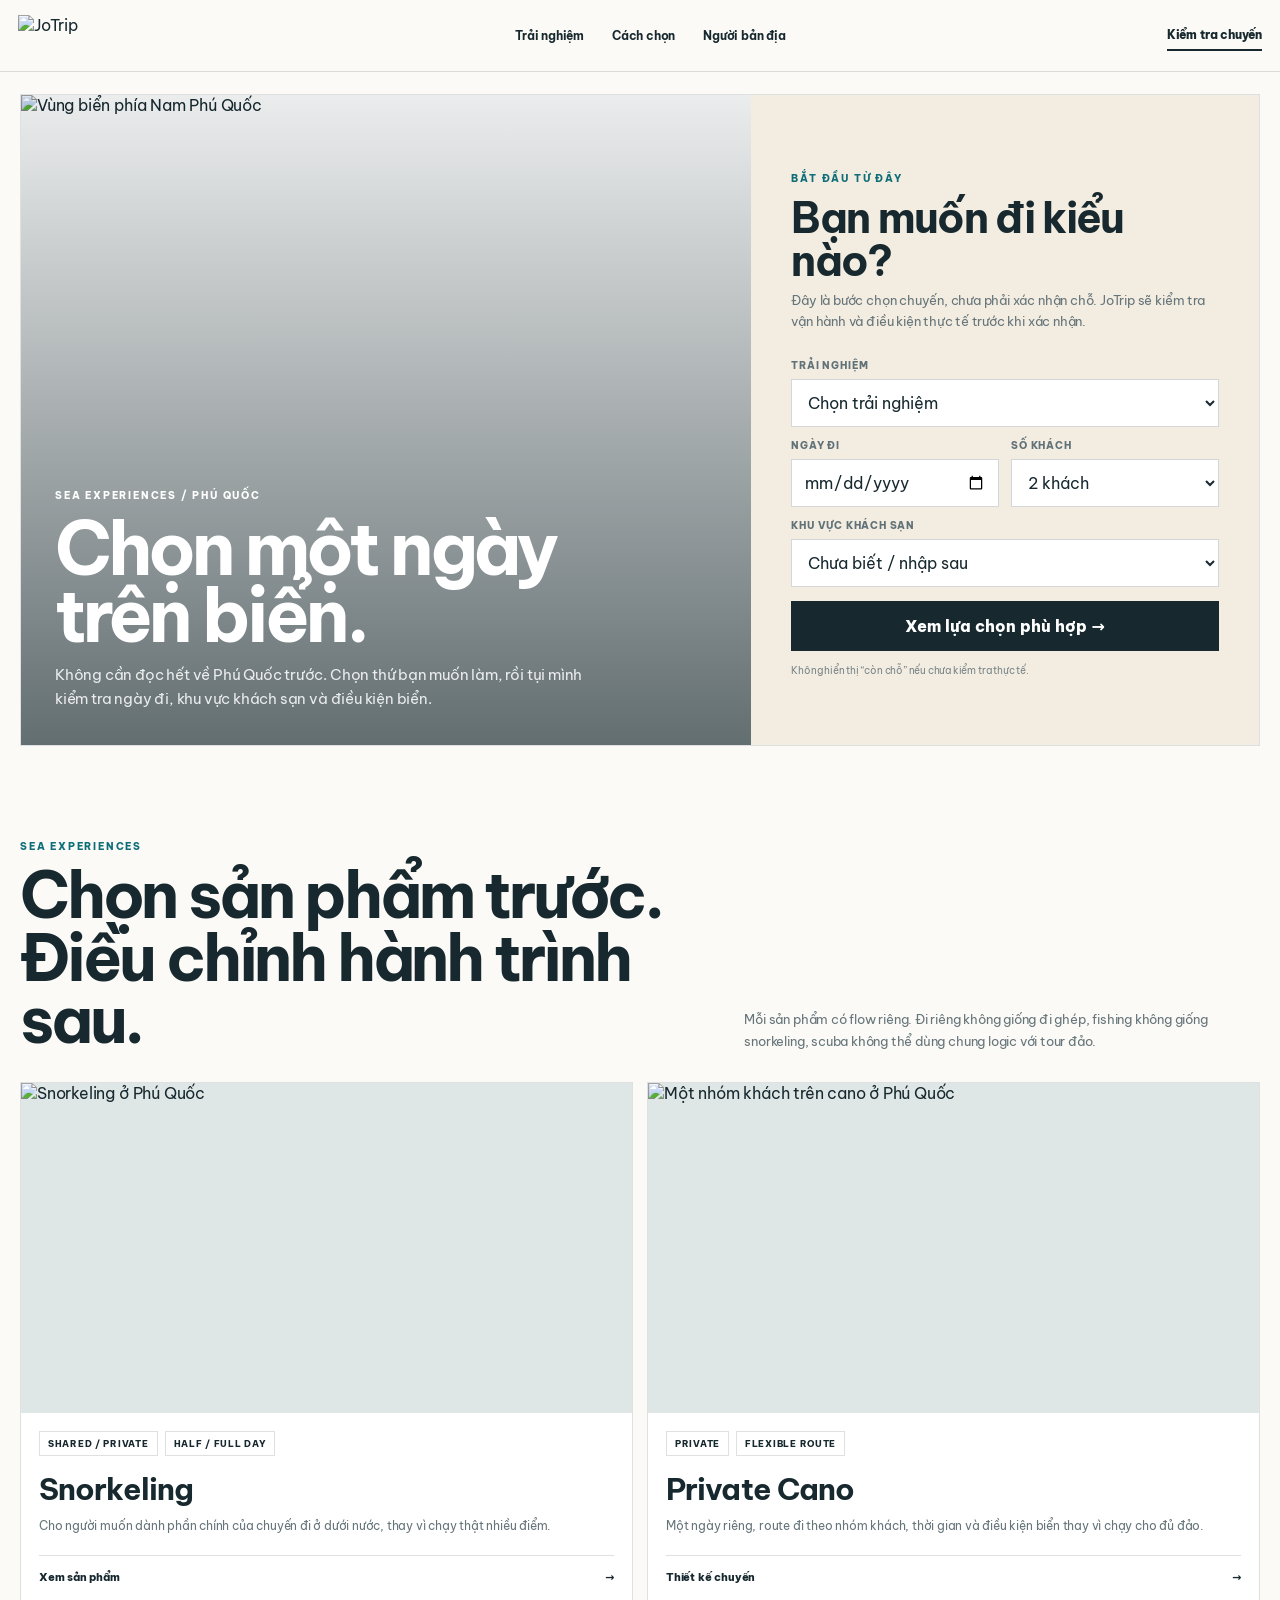
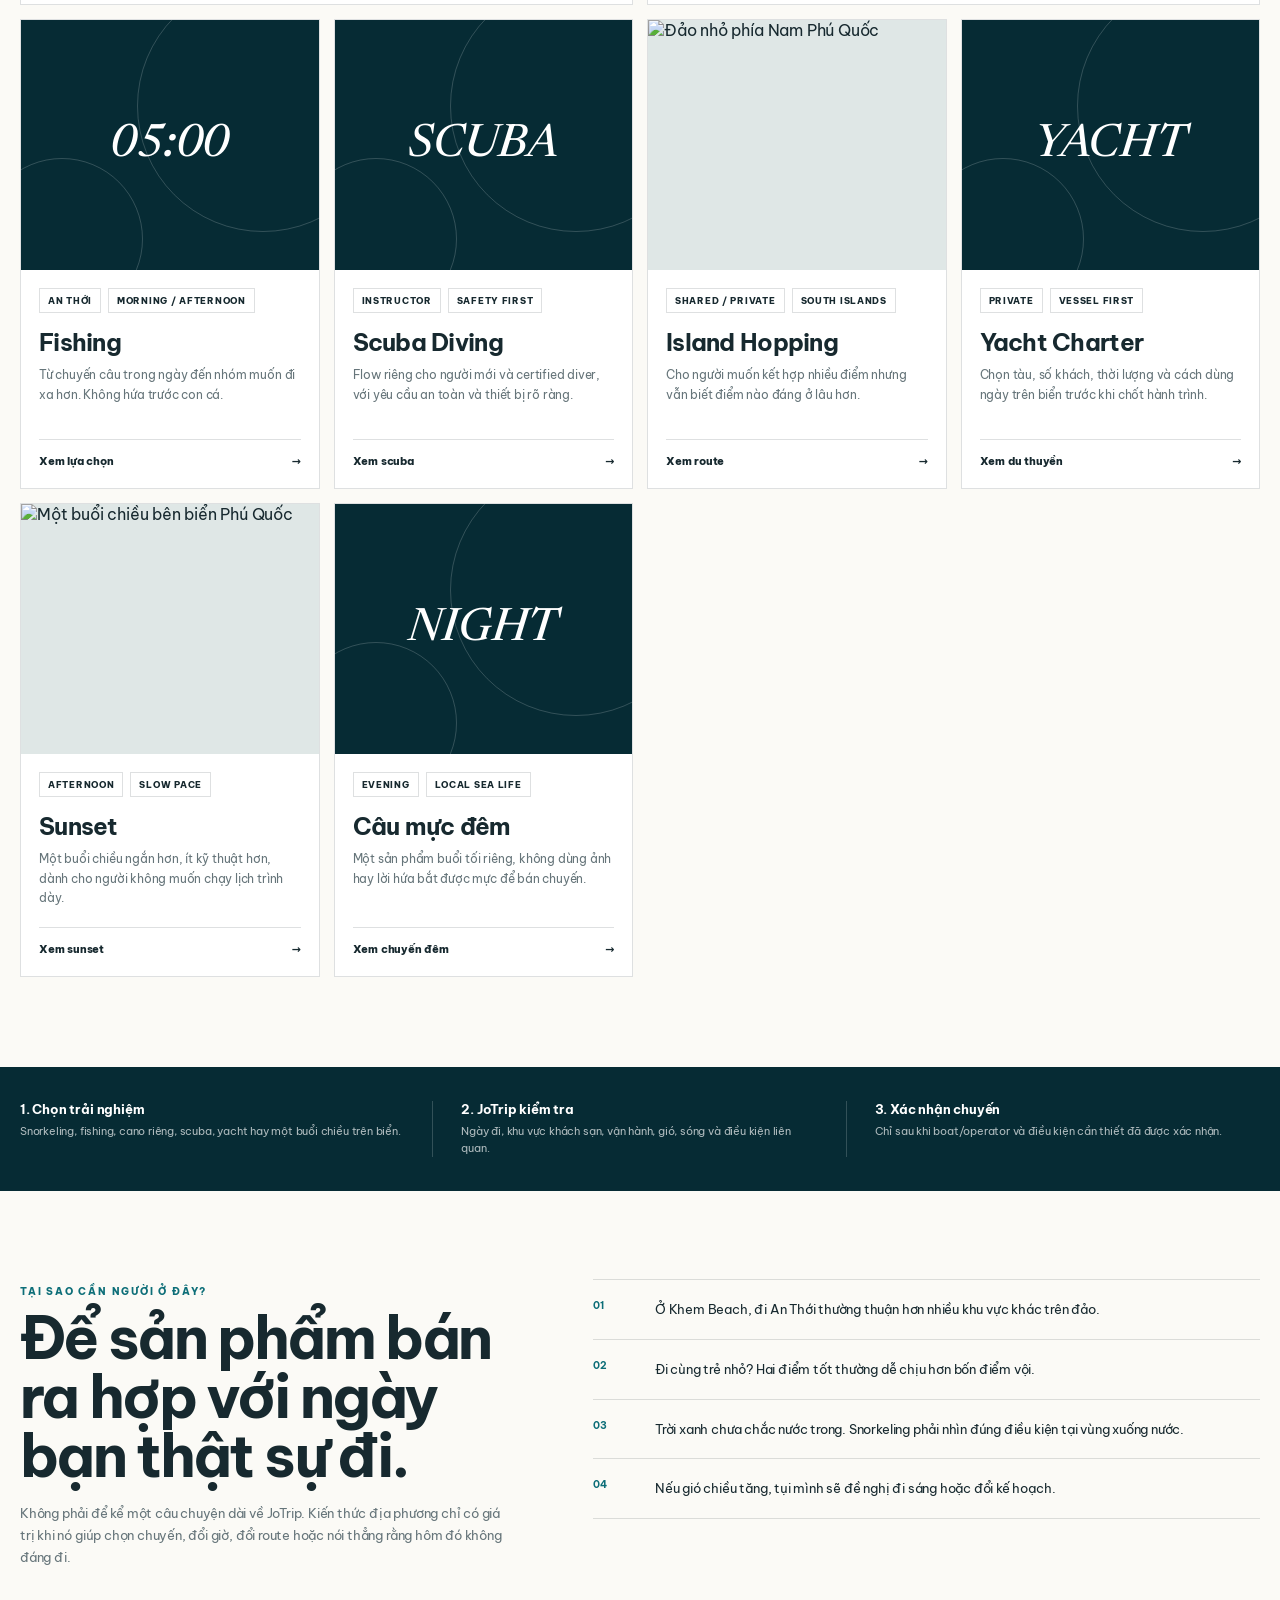
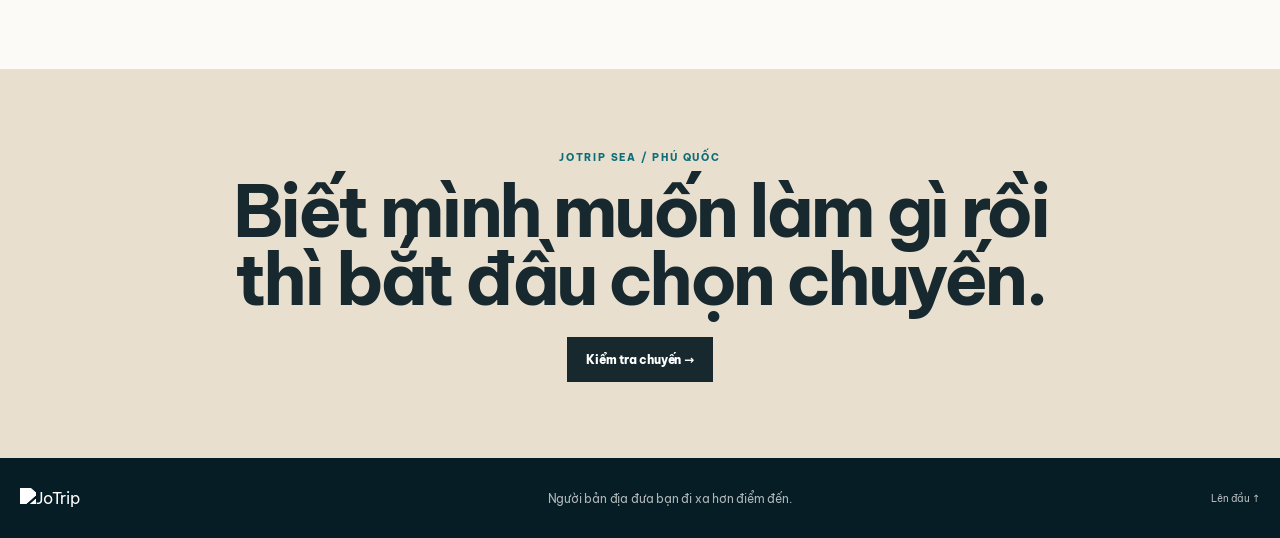
==== commit 9799a300: "Rebuild homepage around choosing and buying sea experiences" ====
--- a/index.html
+++ b/index.html
@@ -3,115 +3,216 @@
 <head>
   <meta charset="utf-8">
   <meta name="viewport" content="width=device-width,initial-scale=1,viewport-fit=cover">
-  <meta name="description" content="Trải nghiệm biển Phú Quốc cùng JoTrip - đi biển cùng người bản địa, từ snorkeling, câu cá, cano riêng đến những buổi chiều chậm trên đảo.">
-  <title>JoTrip Sea - Biển Phú Quốc cùng người bản địa</title>
+  <meta name="description" content="Chọn và kiểm tra các trải nghiệm biển Phú Quốc cùng JoTrip - snorkeling, câu cá, cano riêng, đi đảo, du thuyền, sunset và câu mực.">
+  <title>JoTrip Sea - Chọn trải nghiệm biển Phú Quốc</title>
   <link rel="preconnect" href="https://fonts.googleapis.com">
   <link rel="preconnect" href="https://fonts.gstatic.com" crossorigin>
-  <link href="https://fonts.googleapis.com/css2?family=Be+Vietnam+Pro:wght@400;500;600;700;800;900&family=Newsreader:ital,opsz,wght@1,6..72,500&display=swap" rel="stylesheet">
-  <link rel="stylesheet" href="/assets/home-cinema.css">
+  <link href="https://fonts.googleapis.com/css2?family=Be+Vietnam+Pro:wght@400;500;600;700;800&family=Newsreader:ital,opsz,wght@1,6..72,500&display=swap" rel="stylesheet">
+  <link rel="stylesheet" href="/assets/home-shop.css">
 </head>
-<body id="top" class="home-final">
-<header class="topbar">
-  <a class="wordmark" href="/" aria-label="JoTrip Sea home">
+<body id="top" class="home-shop">
+<header class="shop-header">
+  <a class="shop-brand" href="/" aria-label="JoTrip Sea home">
     <img src="https://drive.google.com/thumbnail?id=1aE5Ywq2taDkSDppjFFXPFNqDOqF47ond&sz=w500" alt="JoTrip">
   </a>
-  <a href="#choose">Chọn chuyến ↘</a>
+  <nav class="shop-nav" aria-label="Điều hướng chính">
+    <a href="#experiences">Trải nghiệm</a>
+    <a href="#how">Cách chọn</a>
+    <a href="#local">Người bản địa</a>
+  </nav>
+  <a class="shop-cta" href="#finder">Kiểm tra chuyến</a>
 </header>
 
 <main>
-  <section class="hero" aria-labelledby="hero-title">
-    <img src="https://drive.google.com/thumbnail?id=1ZKk6C4v-ynKGGit7P1Kzie_Q85nujG-c&sz=w2400" alt="Hòn Mây Rút và vùng biển phía Nam Phú Quốc">
-    <div class="shade"></div>
-    <div class="hero-copy">
-      <span>PHÚ QUỐC / 10.2°N</span>
-      <h1 id="hero-title">Ra biển.<br><em>Đi cho thiệt.</em></h1>
-    </div>
-    <div class="hero-note">Người bản địa đưa bạn đi xa hơn điểm đến.</div>
-  </section>
-
-  <section class="blackline" aria-label="Mở đầu">
-    <p>Không cần bắt đầu bằng một cái tour.</p>
-    <strong>Bắt đầu bằng việc bạn muốn ngày mai trông như thế nào.</strong>
-  </section>
-
-  <section class="scene boat" aria-label="Một ngày trên cano ở Phú Quốc">
-    <img src="https://drive.google.com/thumbnail?id=1B3flDvlDIIb6_6B7t8fsngwA_uck-xGF&sz=w2400" alt="Một nhóm khách trên cano ở vùng biển Phú Quốc">
-    <div class="scene-tag"><b>08:47</b><span>Rời An Thới</span></div>
-    <div class="scene-words">
-      <small>MỘT NGÀY TRÊN BIỂN</small>
-      <h2>Không phải ai cũng cần chạy đủ đảo.</h2>
-    </div>
-  </section>
-
-  <section class="intercut" aria-label="Đi cùng nhau">
-    <div class="vertical">
-      <img src="https://drive.google.com/thumbnail?id=17vmIqe8CgXbn9RFJZU0LZ59zx_viZMFJ&sz=w1600" alt="Một nhóm khách trên bãi biển ở Phú Quốc">
-    </div>
-    <div class="intercut-copy">
-      <span>ĐI CÙNG NHAU</span>
-      <p>Trẻ nhỏ, người lớn tuổi, người muốn bơi, người chỉ muốn ngồi nhìn biển - route nên đi theo người, không phải ngược lại.</p>
-    </div>
-    <div class="tiny">Hòn nhỏ phía Nam<br>Phú Quốc</div>
-  </section>
-
-  <section class="scene water" aria-label="Snorkeling ở Phú Quốc">
-    <img src="https://drive.google.com/thumbnail?id=1f3twuWnMWr-mbiSlHpT-sVdzWcPgKQec&sz=w2400" alt="Một nhóm khách xuống nước ở vùng biển phía Nam Phú Quốc">
-    <div class="shade soft"></div>
-    <div class="scene-tag light"><b>11:26</b><span>Xuống nước</span></div>
-    <div class="scene-words light">
-      <small>SNORKELING</small>
-      <h2>Nước trong quan trọng hơn trời xanh.</h2>
-      <a href="/experiences/snorkeling/">Xem snorkeling ↗</a>
-    </div>
-  </section>
-
-  <section class="fishing" aria-label="Câu cá ở Phú Quốc">
-    <div class="fish-copy">
-      <span>05:00 / AN THỚI</span>
-      <h2>Rời bờ<br>khi đảo<br>còn ngái ngủ.</h2>
-      <p>Có ngày cá ăn tốt. Có ngày chậm. Tụi mình chọn giờ và vùng biển kỹ hơn, chứ không hứa trước con cá.</p>
-      <a href="/experiences/fishing/">Fishing ↗</a>
-    </div>
-    <div class="fish-photo">
-      <img src="https://drive.google.com/thumbnail?id=14Knedt7oQ5XsMr06L1-9X7MgEK0_0dEb&sz=w1800" alt="Khách với cá vừa câu được trên biển">
-    </div>
-  </section>
-
-  <section class="dusk" aria-label="Cuối ngày bên biển Phú Quốc">
-    <img src="https://drive.google.com/thumbnail?id=1yu-aC2oZOLyrqcZ4nXQKe2IIRYWWBPpy&sz=w2200" alt="Bữa ăn bên biển lúc hoàng hôn ở Phú Quốc">
-    <div class="dusk-copy">
-      <span>17:52 / BỜ TÂY</span>
-      <h2>Có những ngày<br>không cần thêm<br>một điểm đến nào nữa.</h2>
-    </div>
-  </section>
-
-  <section class="night" aria-label="Một buổi tối ở Phú Quốc">
-    <div class="night-photo">
-      <img src="https://drive.google.com/thumbnail?id=1X1yUDfRjnMFba8xGhukUvjKAIdY_K8t_&sz=w2200" alt="Một nhóm khách dùng bữa tối ngoài trời ở Phú Quốc">
-    </div>
-    <div class="night-copy">
-      <span>SAU HOÀNG HÔN</span>
-      <h2>Ngày trên đảo chưa kết thúc.</h2>
-      <p>Một bữa ăn, một câu chuyện, một buổi tối đủ chậm để nhớ.</p>
-    </div>
-  </section>
-
-  <section class="choose" id="choose" aria-labelledby="choose-title">
-    <span>VẬY MAI MUỐN ĐI KIỂU NÀO?</span>
-    <nav aria-label="Chọn trải nghiệm biển">
-      <a href="/experiences/snorkeling/"><b id="choose-title">Xuống nước</b><i>Snorkeling</i></a>
-      <a href="/experiences/private-cano/"><b>Đi riêng</b><i>Private canoe</i></a>
-      <a href="/experiences/fishing/"><b>Đi xa hơn</b><i>Fishing</i></a>
-      <a href="/experiences/sunset/"><b>Chậm lại</b><i>Sunset</i></a>
-    </nav>
-    <p class="decision">Ngày đi, khách sạn và điều kiện biển sẽ được kiểm tra ở bước tiếp theo.</p>
+  <section class="hero-shop">
+    <div class="hero-visual">
+      <img src="https://drive.google.com/thumbnail?id=1ZKk6C4v-ynKGGit7P1Kzie_Q85nujG-c&sz=w2400" alt="Vùng biển phía Nam Phú Quốc">
+      <div class="hero-shade"></div>
+      <div class="hero-copy">
+        <span>SEA EXPERIENCES / PHÚ QUỐC</span>
+        <h1>Chọn một ngày<br>trên biển.</h1>
+        <p>Không cần đọc hết về Phú Quốc trước. Chọn thứ bạn muốn làm, rồi tụi mình kiểm tra ngày đi, khu vực khách sạn và điều kiện biển.</p>
+      </div>
+    </div>
+
+    <form class="trip-finder" id="finder" data-trip-finder>
+      <span class="finder-kicker">BẮT ĐẦU TỪ ĐÂY</span>
+      <h2>Bạn muốn đi kiểu nào?</h2>
+      <p>Đây là bước chọn chuyến, chưa phải xác nhận chỗ. JoTrip sẽ kiểm tra vận hành và điều kiện thực tế trước khi xác nhận.</p>
+      <div class="finder-grid">
+        <div class="field full">
+          <label for="experience">Trải nghiệm</label>
+          <select id="experience" name="experience" required>
+            <option value="">Chọn trải nghiệm</option>
+            <option value="snorkeling">Snorkeling</option>
+            <option value="private-cano">Cano riêng</option>
+            <option value="fishing">Fishing</option>
+            <option value="scuba-diving">Scuba diving</option>
+            <option value="island-trips">Đi đảo</option>
+            <option value="yacht-charter">Yacht charter</option>
+            <option value="sunset">Sunset</option>
+            <option value="squid-fishing">Câu mực đêm</option>
+          </select>
+        </div>
+        <div class="field">
+          <label for="trip-date">Ngày đi</label>
+          <input id="trip-date" name="date" type="date" required>
+        </div>
+        <div class="field">
+          <label for="pax">Số khách</label>
+          <select id="pax" name="pax">
+            <option value="2">2 khách</option>
+            <option value="1">1 khách</option>
+            <option value="3">3 khách</option>
+            <option value="4">4 khách</option>
+            <option value="5">5 khách</option>
+            <option value="6">6 khách</option>
+            <option value="7">7 khách</option>
+            <option value="8">8+ khách</option>
+          </select>
+        </div>
+        <div class="field full">
+          <label for="area">Khu vực khách sạn</label>
+          <select id="area" name="area">
+            <option value="unknown">Chưa biết / nhập sau</option>
+            <option value="khem">Khem Beach</option>
+            <option value="an-thoi">An Thới</option>
+            <option value="bai-truong">Bãi Trường</option>
+            <option value="duong-dong">Dương Đông</option>
+            <option value="north">Bắc đảo</option>
+          </select>
+        </div>
+      </div>
+      <button class="finder-button" type="submit">Xem lựa chọn phù hợp →</button>
+      <p class="finder-note">Không hiển thị “còn chỗ” nếu chưa kiểm tra thực tế.</p>
+    </form>
+  </section>
+
+  <section class="product-section" id="experiences">
+    <div class="section-head">
+      <div>
+        <span>SEA EXPERIENCES</span>
+        <h2>Chọn sản phẩm trước.<br>Điều chỉnh hành trình sau.</h2>
+      </div>
+      <p>Mỗi sản phẩm có flow riêng. Đi riêng không giống đi ghép, fishing không giống snorkeling, scuba không thể dùng chung logic với tour đảo.</p>
+    </div>
+
+    <div class="product-grid">
+      <a class="product-card featured" href="/experiences/snorkeling/">
+        <div class="product-media"><img src="https://drive.google.com/thumbnail?id=1f3twuWnMWr-mbiSlHpT-sVdzWcPgKQec&sz=w1800" alt="Snorkeling ở Phú Quốc"></div>
+        <div class="product-body">
+          <div class="product-meta"><span>Shared / Private</span><span>Half / Full day</span></div>
+          <h3>Snorkeling</h3>
+          <p>Cho người muốn dành phần chính của chuyến đi ở dưới nước, thay vì chạy thật nhiều điểm.</p>
+          <div class="card-cta"><span>Xem sản phẩm</span><span>→</span></div>
+        </div>
+      </a>
+
+      <a class="product-card featured" href="/experiences/private-cano/">
+        <div class="product-media"><img src="https://drive.google.com/thumbnail?id=1B3flDvlDIIb6_6B7t8fsngwA_uck-xGF&sz=w1800" alt="Một nhóm khách trên cano ở Phú Quốc"></div>
+        <div class="product-body">
+          <div class="product-meta"><span>Private</span><span>Flexible route</span></div>
+          <h3>Private Cano</h3>
+          <p>Một ngày riêng, route đi theo nhóm khách, thời gian và điều kiện biển thay vì chạy cho đủ đảo.</p>
+          <div class="card-cta"><span>Thiết kế chuyến</span><span>→</span></div>
+        </div>
+      </a>
+
+      <a class="product-card" href="/experiences/fishing/">
+        <div class="product-media graphic"><b>05:00</b></div>
+        <div class="product-body">
+          <div class="product-meta"><span>An Thới</span><span>Morning / Afternoon</span></div>
+          <h3>Fishing</h3>
+          <p>Từ chuyến câu trong ngày đến nhóm muốn đi xa hơn. Không hứa trước con cá.</p>
+          <div class="card-cta"><span>Xem lựa chọn</span><span>→</span></div>
+        </div>
+      </a>
+
+      <a class="product-card" href="/experiences/scuba-diving/">
+        <div class="product-media graphic"><b>SCUBA</b></div>
+        <div class="product-body">
+          <div class="product-meta"><span>Instructor</span><span>Safety first</span></div>
+          <h3>Scuba Diving</h3>
+          <p>Flow riêng cho người mới và certified diver, với yêu cầu an toàn và thiết bị rõ ràng.</p>
+          <div class="card-cta"><span>Xem scuba</span><span>→</span></div>
+        </div>
+      </a>
+
+      <a class="product-card" href="/experiences/island-trips/">
+        <div class="product-media"><img src="https://drive.google.com/thumbnail?id=1ZKk6C4v-ynKGGit7P1Kzie_Q85nujG-c&sz=w1600" alt="Đảo nhỏ phía Nam Phú Quốc"></div>
+        <div class="product-body">
+          <div class="product-meta"><span>Shared / Private</span><span>South islands</span></div>
+          <h3>Island Hopping</h3>
+          <p>Cho người muốn kết hợp nhiều điểm nhưng vẫn biết điểm nào đáng ở lâu hơn.</p>
+          <div class="card-cta"><span>Xem route</span><span>→</span></div>
+        </div>
+      </a>
+
+      <a class="product-card" href="/experiences/yacht-charter/">
+        <div class="product-media graphic"><b>YACHT</b></div>
+        <div class="product-body">
+          <div class="product-meta"><span>Private</span><span>Vessel first</span></div>
+          <h3>Yacht Charter</h3>
+          <p>Chọn tàu, số khách, thời lượng và cách dùng ngày trên biển trước khi chốt hành trình.</p>
+          <div class="card-cta"><span>Xem du thuyền</span><span>→</span></div>
+        </div>
+      </a>
+
+      <a class="product-card" href="/experiences/sunset/">
+        <div class="product-media"><img src="https://drive.google.com/thumbnail?id=1yu-aC2oZOLyrqcZ4nXQKe2IIRYWWBPpy&sz=w1600" alt="Một buổi chiều bên biển Phú Quốc"></div>
+        <div class="product-body">
+          <div class="product-meta"><span>Afternoon</span><span>Slow pace</span></div>
+          <h3>Sunset</h3>
+          <p>Một buổi chiều ngắn hơn, ít kỹ thuật hơn, dành cho người không muốn chạy lịch trình dày.</p>
+          <div class="card-cta"><span>Xem sunset</span><span>→</span></div>
+        </div>
+      </a>
+
+      <a class="product-card" href="/experiences/squid-fishing/">
+        <div class="product-media graphic"><b>NIGHT</b></div>
+        <div class="product-body">
+          <div class="product-meta"><span>Evening</span><span>Local sea life</span></div>
+          <h3>Câu mực đêm</h3>
+          <p>Một sản phẩm buổi tối riêng, không dùng ảnh hay lời hứa bắt được mực để bán chuyến.</p>
+          <div class="card-cta"><span>Xem chuyến đêm</span><span>→</span></div>
+        </div>
+      </a>
+    </div>
+  </section>
+
+  <section class="buying-strip" id="how">
+    <div class="buying-inner">
+      <article><b>1. Chọn trải nghiệm</b><p>Snorkeling, fishing, cano riêng, scuba, yacht hay một buổi chiều trên biển.</p></article>
+      <article><b>2. JoTrip kiểm tra</b><p>Ngày đi, khu vực khách sạn, vận hành, gió, sóng và điều kiện liên quan.</p></article>
+      <article><b>3. Xác nhận chuyến</b><p>Chỉ sau khi boat/operator và điều kiện cần thiết đã được xác nhận.</p></article>
+    </div>
+  </section>
+
+  <section class="local-proof" id="local">
+    <div class="intro">
+      <span class="finder-kicker">TẠI SAO CẦN NGƯỜI Ở ĐÂY?</span>
+      <h2>Để sản phẩm bán ra hợp với ngày bạn thật sự đi.</h2>
+      <p>Không phải để kể một câu chuyện dài về JoTrip. Kiến thức địa phương chỉ có giá trị khi nó giúp chọn chuyến, đổi giờ, đổi route hoặc nói thẳng rằng hôm đó không đáng đi.</p>
+    </div>
+    <div class="proof-list">
+      <article><b>01</b><p>Ở Khem Beach, đi An Thới thường thuận hơn nhiều khu vực khác trên đảo.</p></article>
+      <article><b>02</b><p>Đi cùng trẻ nhỏ? Hai điểm tốt thường dễ chịu hơn bốn điểm vội.</p></article>
+      <article><b>03</b><p>Trời xanh chưa chắc nước trong. Snorkeling phải nhìn đúng điều kiện tại vùng xuống nước.</p></article>
+      <article><b>04</b><p>Nếu gió chiều tăng, tụi mình sẽ đề nghị đi sáng hoặc đổi kế hoạch.</p></article>
+    </div>
+  </section>
+
+  <section class="final-cta">
+    <span>JOTRIP SEA / PHÚ QUỐC</span>
+    <h2>Biết mình muốn làm gì rồi thì bắt đầu chọn chuyến.</h2>
+    <a href="#finder">Kiểm tra chuyến →</a>
   </section>
 </main>
 
-<footer class="sea-footer">
-  <b>JOTRIP</b>
-  <span>Phú Quốc, Việt Nam</span>
-  <a href="#top" aria-label="Lên đầu trang">↑</a>
+<footer class="shop-footer">
+  <img src="https://drive.google.com/thumbnail?id=1aE5Ywq2taDkSDppjFFXPFNqDOqF47ond&sz=w500" alt="JoTrip">
+  <p>Người bản địa đưa bạn đi xa hơn điểm đến.</p>
+  <a href="#top">Lên đầu ↑</a>
 </footer>
 <script src="/assets/app.js" defer></script>
 </body>
--- a/assets/home-shop.css
+++ b/assets/home-shop.css
@@ -0,0 +1 @@
+:root{--ink:#0d2630;--sea:#0a6d7c;--deep:#062b34;--sand:#f3efe7;--paper:#fbfaf6;--line:rgba(13,38,48,.14);--sun:#efc85a;--muted:#66787e;--max:1280px}*{box-sizing:border-box}html{scroll-behavior:smooth}body{margin:0;background:var(--paper);color:var(--ink);font-family:"Be Vietnam Pro",system-ui,sans-serif}img{display:block;width:100%}a{color:inherit;text-decoration:none}button,input,select{font:inherit}.shop-header{height:72px;display:grid;grid-template-columns:auto 1fr auto;align-items:center;gap:32px;padding:0 max(18px,calc((100vw - var(--max))/2));border-bottom:1px solid var(--line);background:rgba(251,250,246,.96);position:sticky;top:0;z-index:40;backdrop-filter:blur(14px)}.shop-brand{width:116px}.shop-brand img{height:42px;object-fit:contain}.shop-nav{display:flex;justify-content:center;gap:28px;font-size:12px;font-weight:700}.shop-cta{font-size:12px;font-weight:800;border-bottom:2px solid var(--ink);padding:7px 0}.hero-shop{width:min(var(--max),calc(100% - 40px));margin:22px auto 0;display:grid;grid-template-columns:1.18fr .82fr;min-height:650px;background:#fff;border:1px solid var(--line)}.hero-visual{position:relative;min-height:650px;overflow:hidden}.hero-visual img{position:absolute;inset:0;width:100%;height:100%;object-fit:cover}.hero-shade{position:absolute;inset:0;background:linear-gradient(180deg,rgba(3,21,26,.08),rgba(3,21,26,.62))}.hero-copy{position:absolute;left:34px;right:34px;bottom:34px;color:#fff}.hero-copy span{font-size:10px;font-weight:800;letter-spacing:.18em}.hero-copy h1{font-size:clamp(48px,5.7vw,82px);line-height:.92;letter-spacing:-.055em;margin:12px 0 14px}.hero-copy p{margin:0;max-width:560px;font-size:15px;line-height:1.6;color:rgba(255,255,255,.86)}.trip-finder{padding:46px 40px 36px;display:flex;flex-direction:column;justify-content:center;background:var(--sand)}.finder-kicker{font-size:10px;font-weight:800;letter-spacing:.18em;color:var(--sea)}.trip-finder h2{font-size:42px;line-height:1.02;letter-spacing:-.04em;margin:12px 0 8px}.trip-finder>p{margin:0 0 28px;color:var(--muted);font-size:13px;line-height:1.55}.finder-grid{display:grid;grid-template-columns:1fr 1fr;gap:12px}.field{display:grid;gap:7px}.field.full{grid-column:1/3}.field label{font-size:10px;font-weight:800;letter-spacing:.08em;text-transform:uppercase;color:#607177}.field select,.field input{width:100%;height:48px;border:1px solid rgba(13,38,48,.18);background:#fff;color:var(--ink);padding:0 12px;border-radius:0}.finder-button{margin-top:14px;height:50px;border:0;background:var(--ink);color:#fff;font-weight:800;cursor:pointer}.finder-note{margin:12px 0 0!important;font-size:10px!important;color:#7a8588!important}.product-section{width:min(var(--max),calc(100% - 40px));margin:0 auto;padding:88px 0 90px}.section-head{display:grid;grid-template-columns:1fr .8fr;gap:80px;align-items:end;margin-bottom:30px}.section-head span{font-size:10px;font-weight:800;letter-spacing:.18em;color:var(--sea)}.section-head h2{font-size:clamp(42px,5vw,70px);line-height:.98;letter-spacing:-.05em;margin:10px 0 0}.section-head p{margin:0;color:var(--muted);font-size:13px;line-height:1.7;max-width:500px}.product-grid{display:grid;grid-template-columns:repeat(4,1fr);gap:14px}.product-card{background:#fff;border:1px solid var(--line);display:flex;flex-direction:column;min-height:470px;transition:transform .2s ease,box-shadow .2s ease}.product-card:hover{transform:translateY(-3px);box-shadow:0 18px 50px rgba(11,44,54,.08)}.product-media{height:250px;overflow:hidden;background:#dfe7e6;position:relative}.product-media img{width:100%;height:100%;object-fit:cover}.product-media.graphic{display:grid;place-items:center;background:var(--deep);color:#fff}.product-media.graphic::before,.product-media.graphic::after{content:"";position:absolute;border:1px solid rgba(255,255,255,.18);border-radius:50%}.product-media.graphic::before{width:250px;height:250px;right:-70px;top:-40px}.product-media.graphic::after{width:160px;height:160px;left:-40px;bottom:-50px}.product-media.graphic b{font-family:"Newsreader",serif;font-style:italic;font-size:46px;font-weight:500;z-index:2}.product-body{padding:18px 18px 20px;display:flex;flex-direction:column;flex:1}.product-meta{display:flex;flex-wrap:wrap;gap:7px;margin-bottom:14px}.product-meta span{font-size:9px;font-weight:800;letter-spacing:.08em;text-transform:uppercase;border:1px solid var(--line);padding:6px 8px;background:#fff}.product-card h3{font-size:24px;letter-spacing:-.03em;margin:0 0 8px}.product-card p{font-size:12px;line-height:1.6;color:var(--muted);margin:0 0 20px}.product-card .card-cta{margin-top:auto;display:flex;justify-content:space-between;align-items:center;font-size:11px;font-weight:800;border-top:1px solid var(--line);padding-top:14px}.product-card.featured{grid-column:span 2}.product-card.featured .product-media{height:330px}.product-card.featured h3{font-size:30px}.buying-strip{background:var(--deep);color:#fff}.buying-inner{width:min(var(--max),calc(100% - 40px));margin:0 auto;padding:34px 0;display:grid;grid-template-columns:repeat(3,1fr);gap:0}.buying-inner article{padding:0 28px;border-right:1px solid rgba(255,255,255,.18)}.buying-inner article:first-child{padding-left:0}.buying-inner article:last-child{border-right:0}.buying-inner b{display:block;font-size:13px;margin-bottom:6px}.buying-inner p{margin:0;color:rgba(255,255,255,.68);font-size:11px;line-height:1.55}.local-proof{width:min(var(--max),calc(100% - 40px));margin:0 auto;padding:88px 0;display:grid;grid-template-columns:.85fr 1.15fr;gap:80px}.local-proof h2{font-size:clamp(38px,4.6vw,62px);line-height:1;letter-spacing:-.045em;margin:10px 0 16px}.local-proof .intro p{color:var(--muted);font-size:13px;line-height:1.7;max-width:520px}.proof-list{border-top:1px solid var(--line)}.proof-list article{display:grid;grid-template-columns:46px 1fr;gap:16px;padding:19px 0;border-bottom:1px solid var(--line)}.proof-list b{font-size:10px;color:var(--sea)}.proof-list p{margin:0;font-size:13px;line-height:1.6}.final-cta{background:#e9dfcf;padding:76px 20px;text-align:center}.final-cta span{font-size:10px;font-weight:800;letter-spacing:.18em;color:var(--sea)}.final-cta h2{font-size:clamp(42px,5.6vw,76px);line-height:.95;letter-spacing:-.05em;margin:12px auto 24px;max-width:860px}.final-cta a{display:inline-block;background:var(--ink);color:#fff;padding:15px 19px;font-size:12px;font-weight:800}.shop-footer{background:#061d25;color:#fff;padding:30px max(20px,calc((100vw - var(--max))/2));display:grid;grid-template-columns:auto 1fr auto;align-items:center;gap:24px}.shop-footer img{width:108px;filter:brightness(0) invert(1)}.shop-footer p{margin:0;text-align:center;font-size:12px;color:rgba(255,255,255,.68)}.shop-footer a{font-size:10px;opacity:.7}@media(max-width:980px){.shop-header{padding:0 14px;grid-template-columns:auto 1fr}.shop-nav{display:none}.shop-cta{justify-self:end}.hero-shop{width:calc(100% - 24px);grid-template-columns:1fr;margin-top:12px}.hero-visual{min-height:58svh}.trip-finder{padding:30px 18px 24px}.trip-finder h2{font-size:34px}.product-section{width:calc(100% - 24px);padding:66px 0}.section-head{grid-template-columns:1fr;gap:20px}.product-grid{grid-template-columns:1fr 1fr}.product-card.featured{grid-column:span 2}.local-proof{width:calc(100% - 24px);grid-template-columns:1fr;gap:32px;padding:66px 0}.buying-inner{width:calc(100% - 24px)}}@media(max-width:620px){.shop-header{height:62px}.shop-brand{width:100px}.shop-brand img{height:38px}.hero-shop{display:block}.hero-visual{min-height:54svh}.hero-copy{left:18px;right:18px;bottom:20px}.hero-copy h1{font-size:49px}.hero-copy p{font-size:12px}.trip-finder{padding:26px 16px 22px}.trip-finder h2{font-size:31px}.finder-grid{grid-template-columns:1fr}.field.full{grid-column:auto}.product-section{padding:56px 0}.section-head h2{font-size:42px}.product-grid{grid-template-columns:1fr;gap:12px}.product-card,.product-card.featured{grid-column:auto;min-height:0}.product-media,.product-card.featured .product-media{height:250px}.product-card h3,.product-card.featured h3{font-size:25px}.buying-inner{grid-template-columns:1fr;padding:14px 0}.buying-inner article,.buying-inner article:first-child{padding:18px 0;border-right:0;border-bottom:1px solid rgba(255,255,255,.18)}.buying-inner article:last-child{border-bottom:0}.local-proof h2{font-size:42px}.final-cta{padding:62px 18px}.final-cta h2{font-size:44px}.shop-footer{grid-template-columns:1fr auto}.shop-footer p{grid-column:1/3;text-align:left;grid-row:2}}
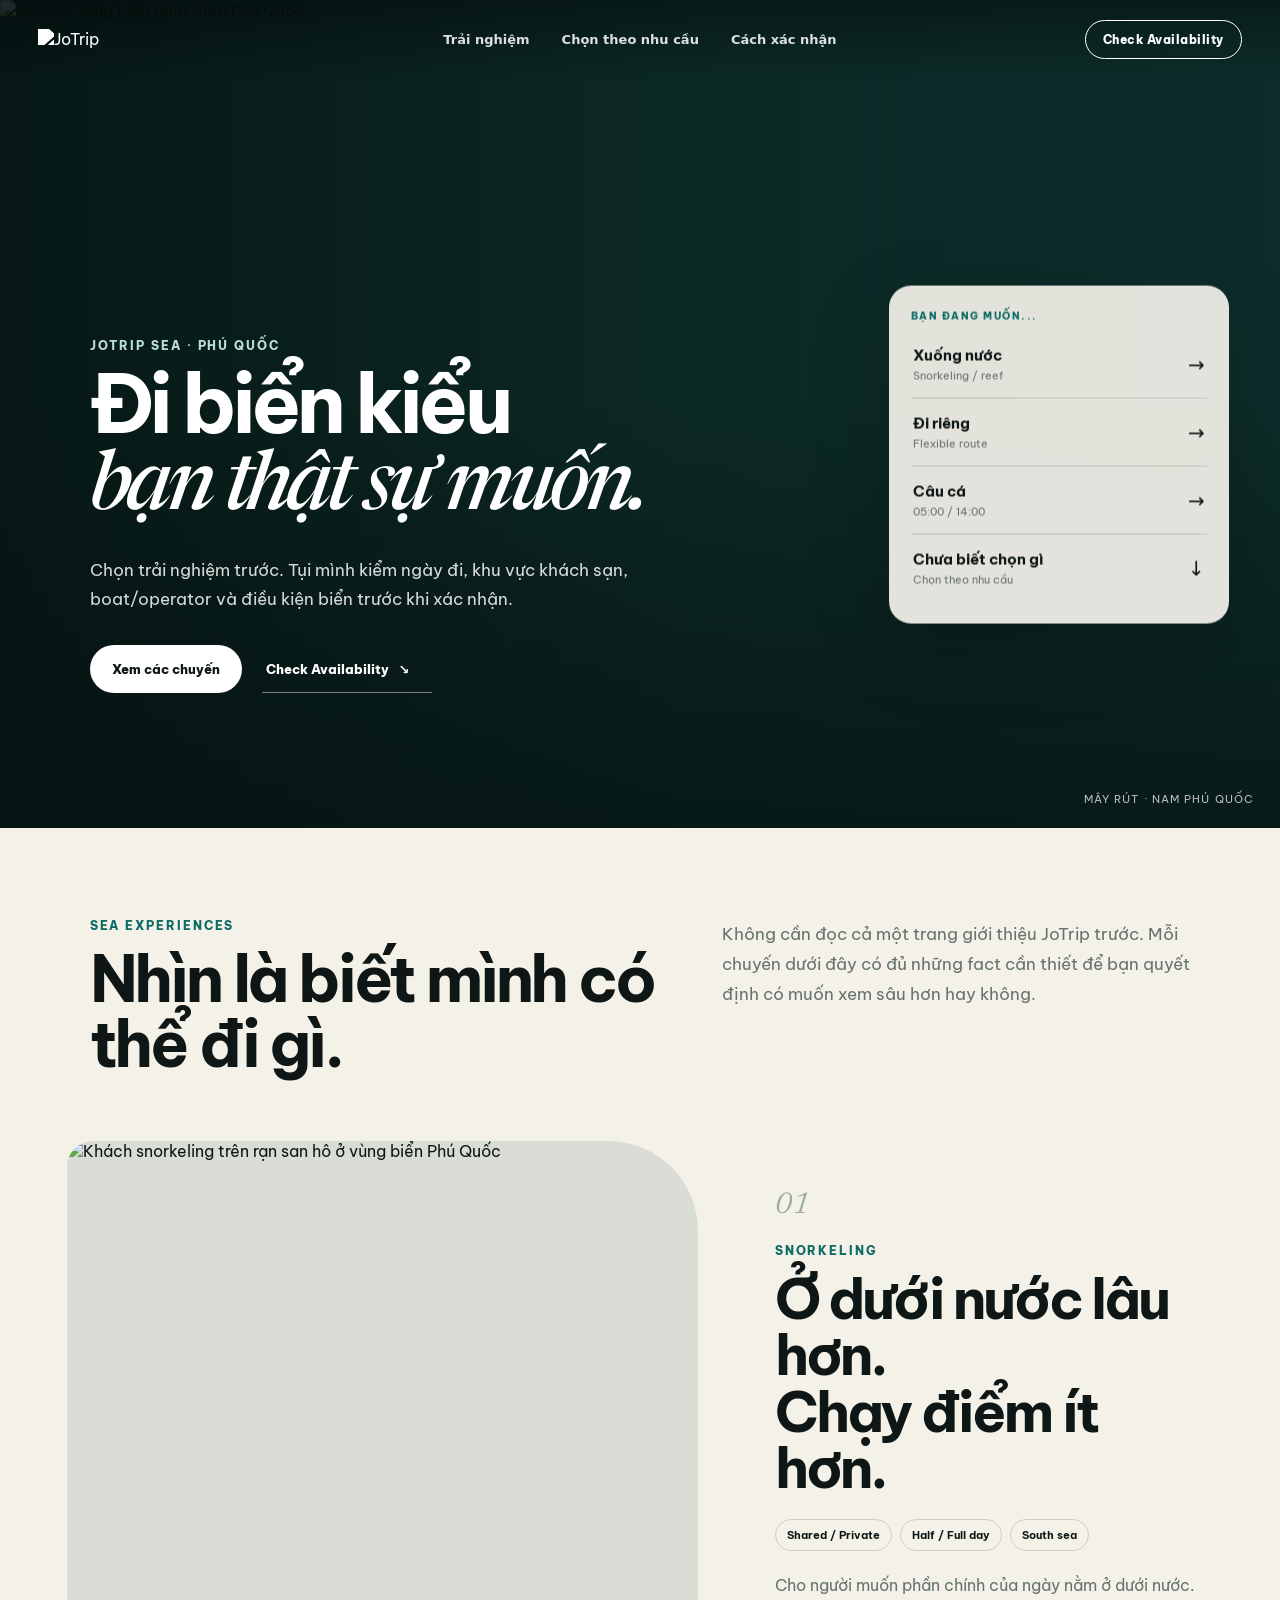
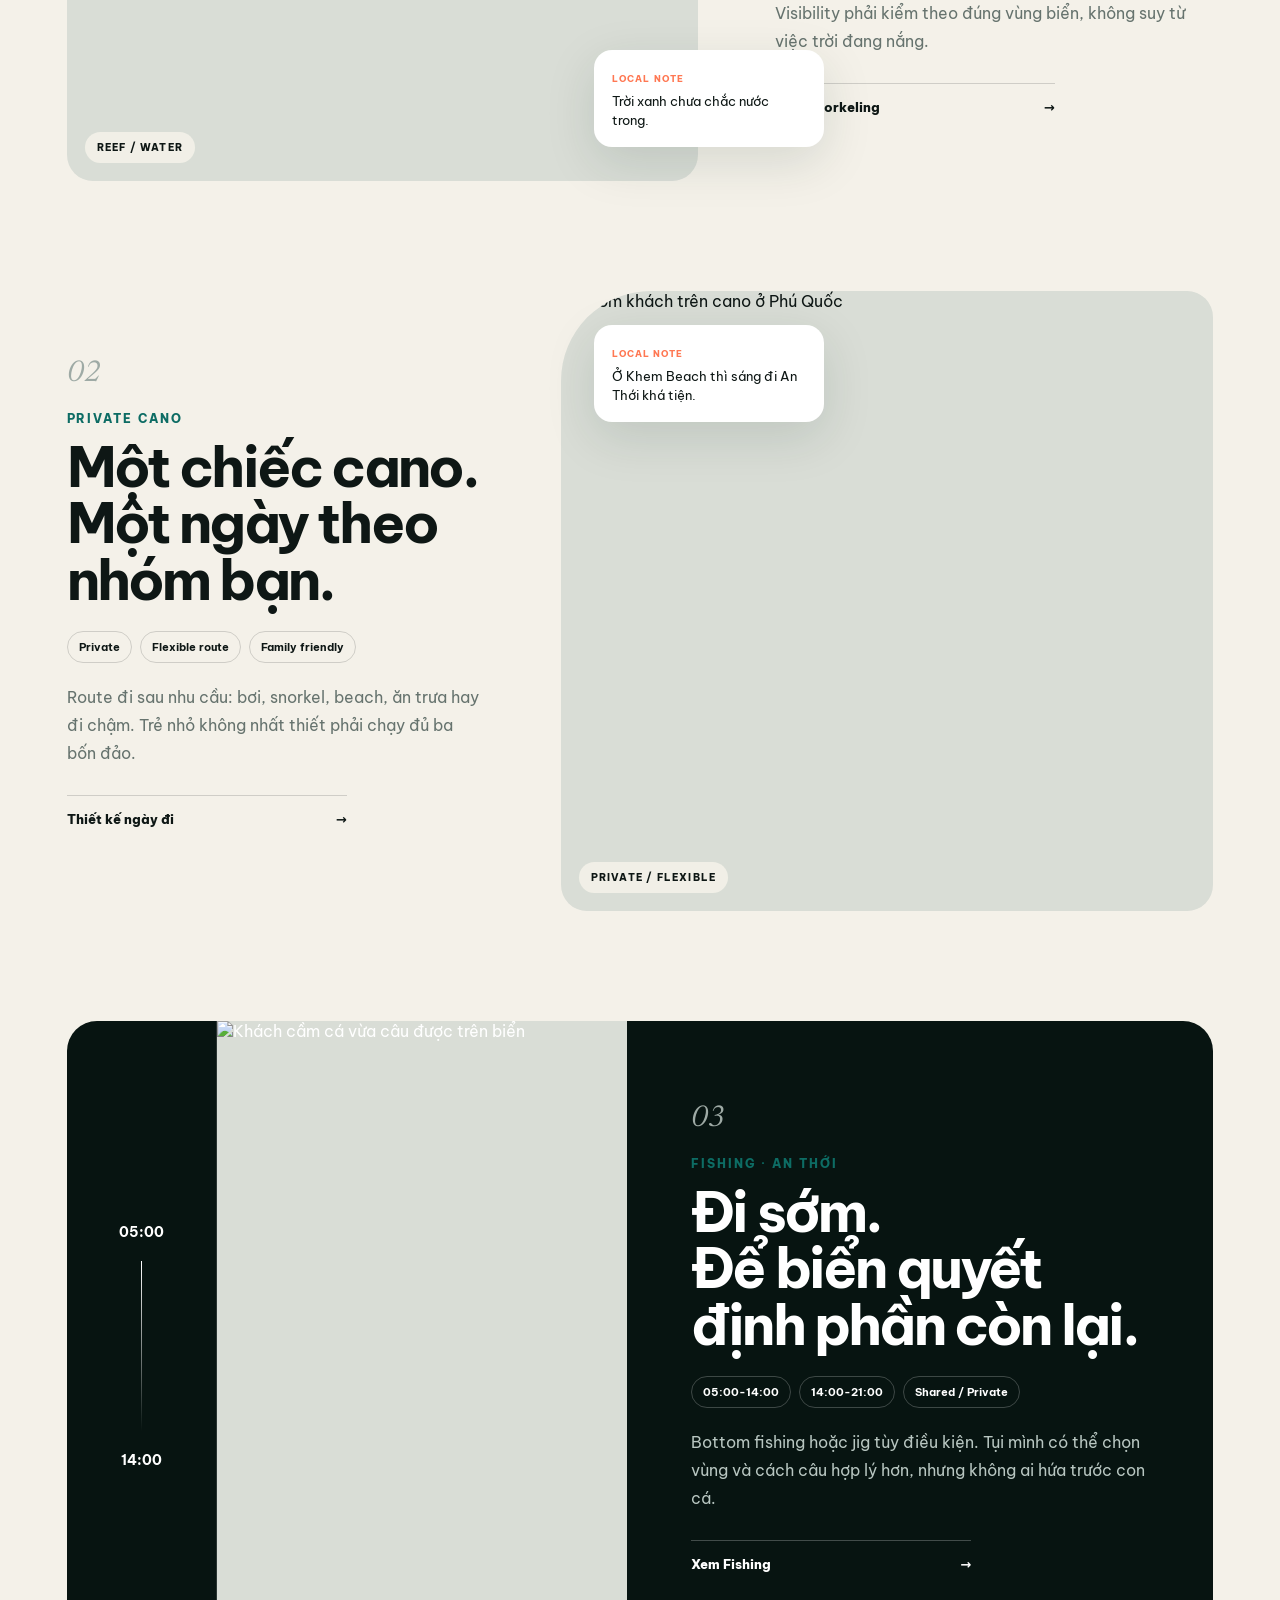
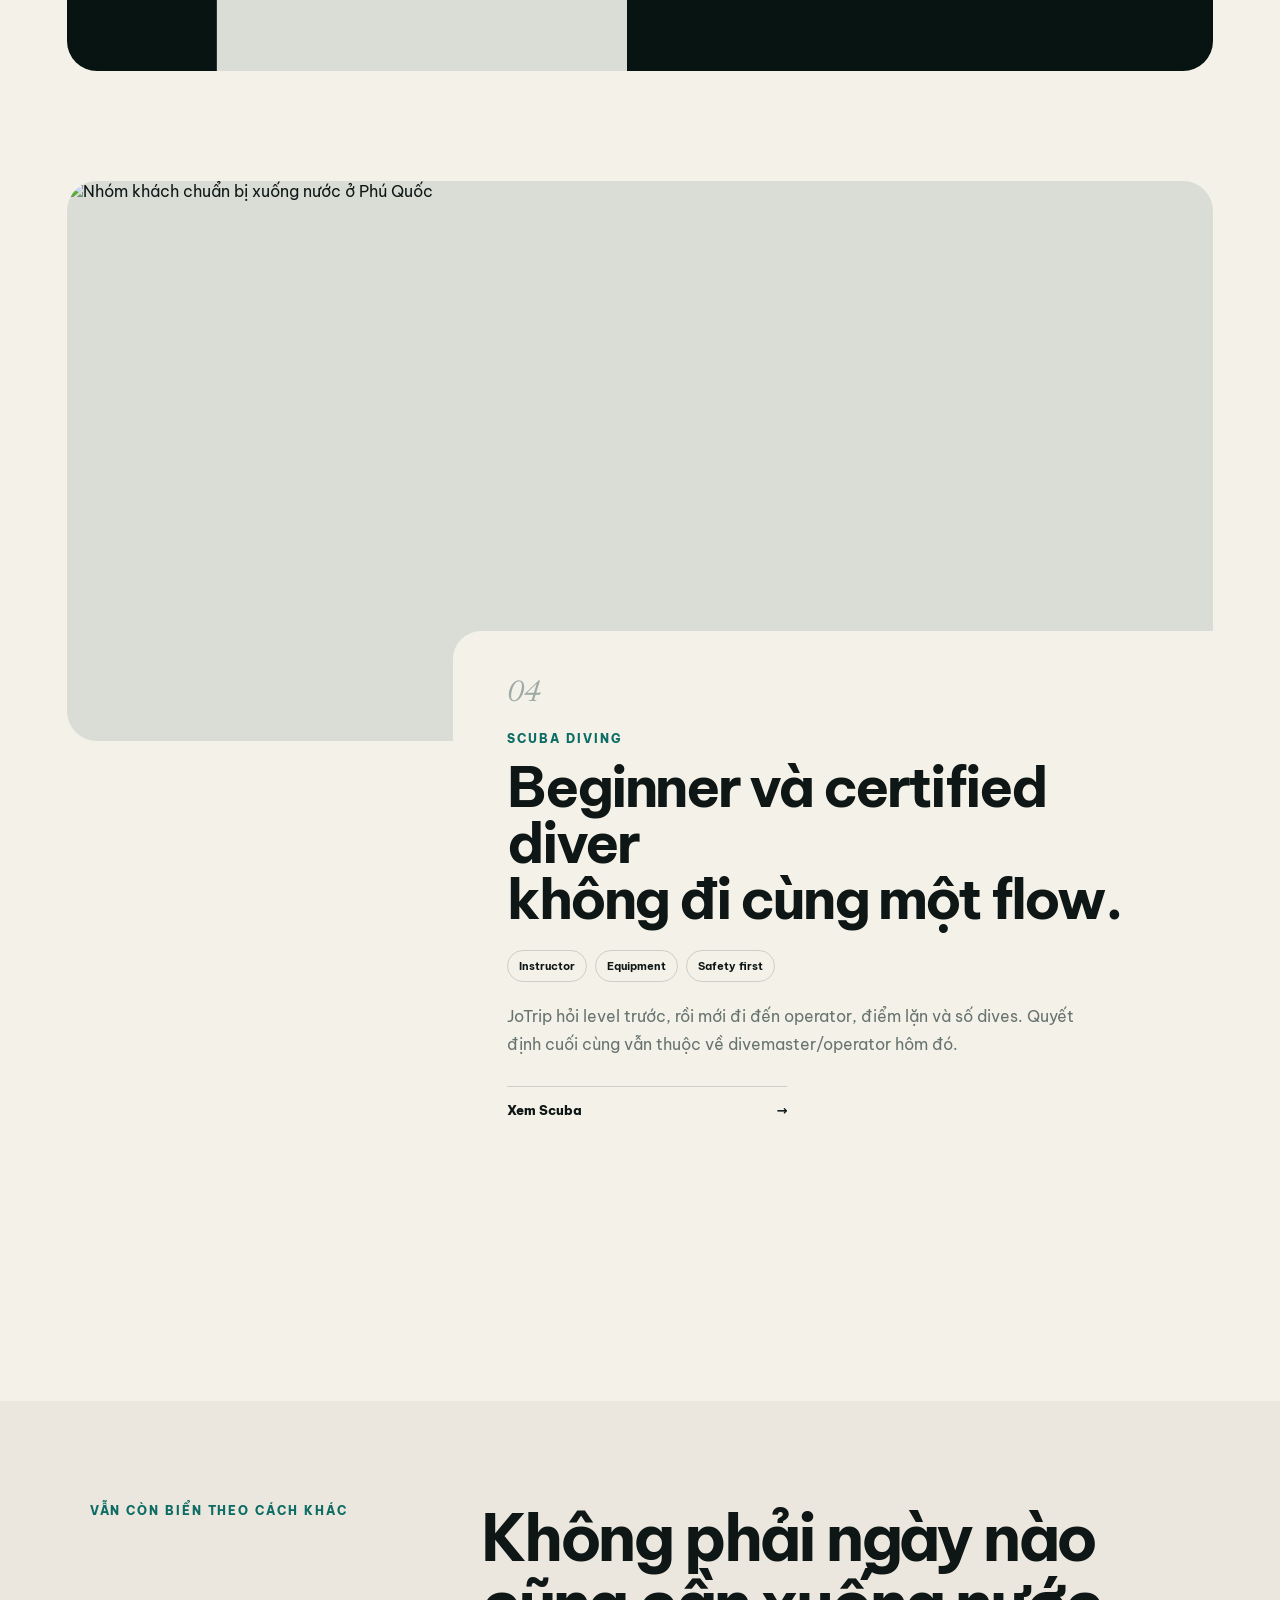
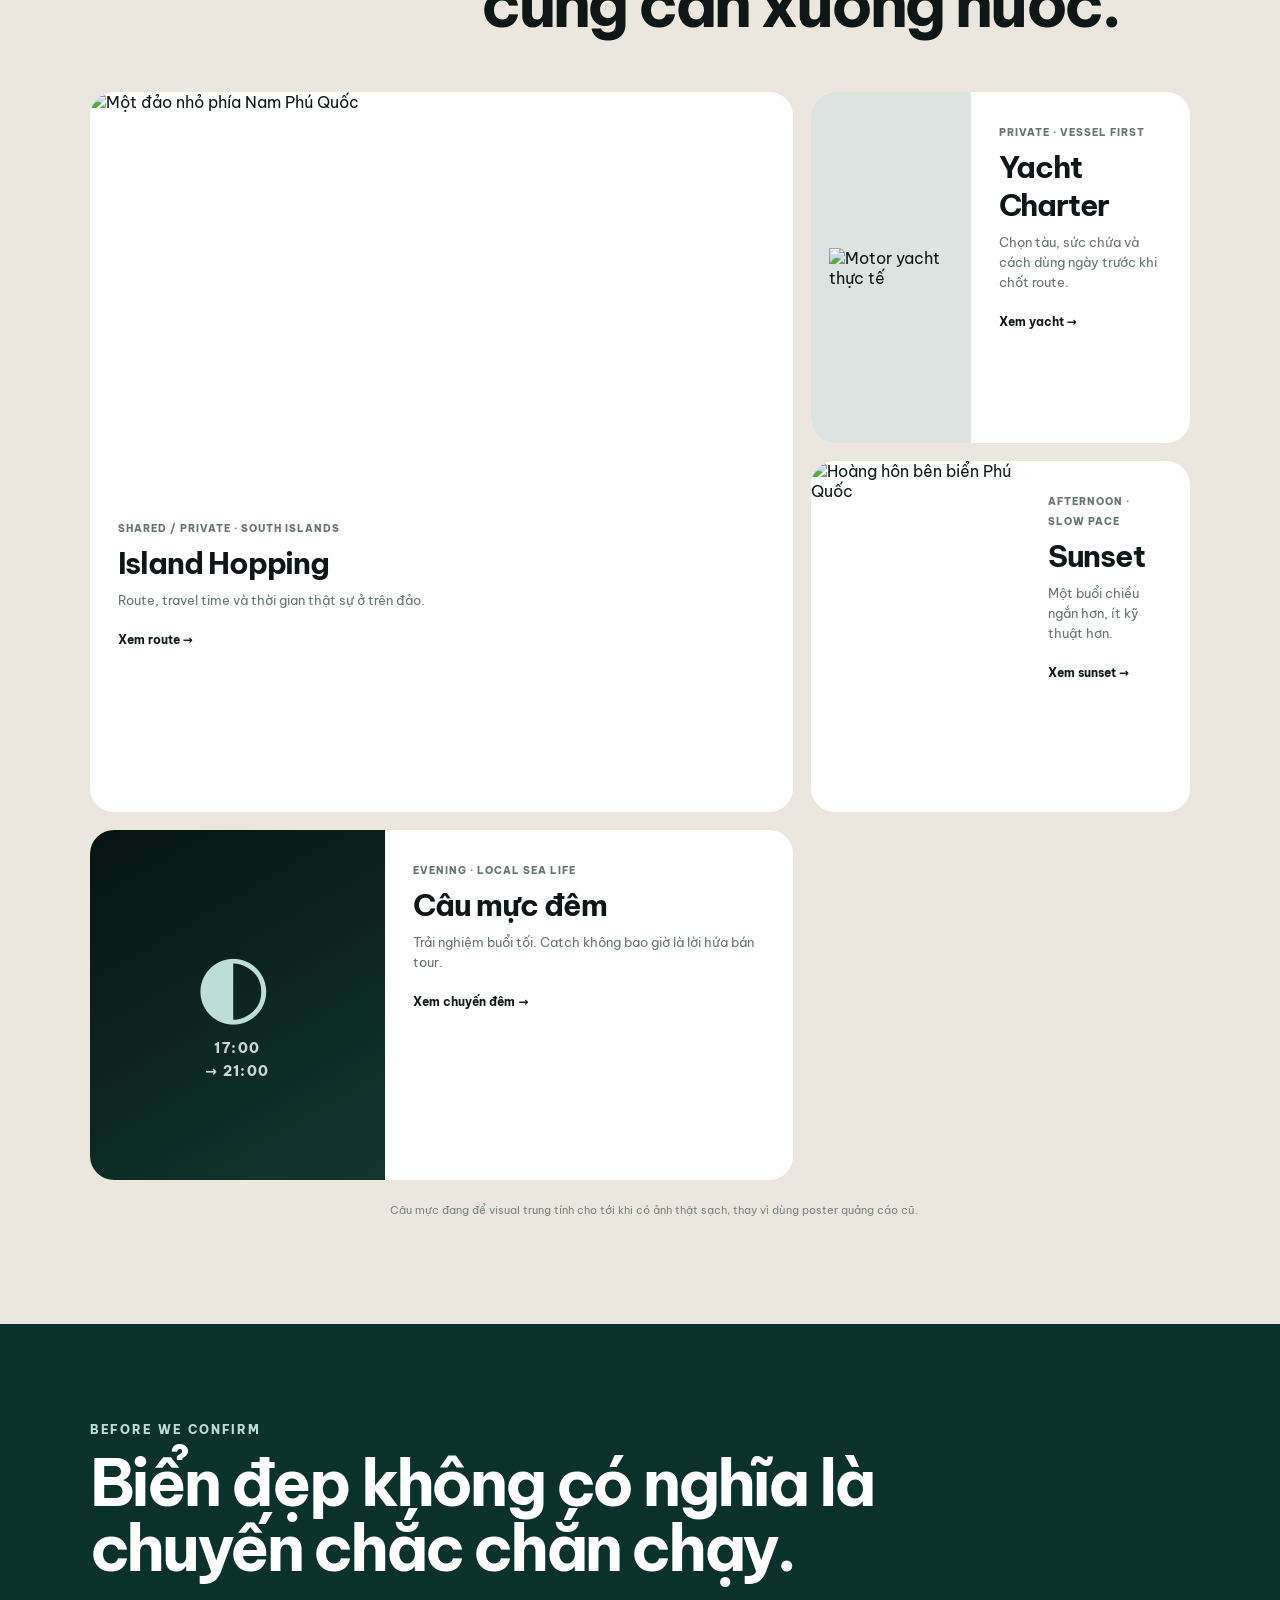
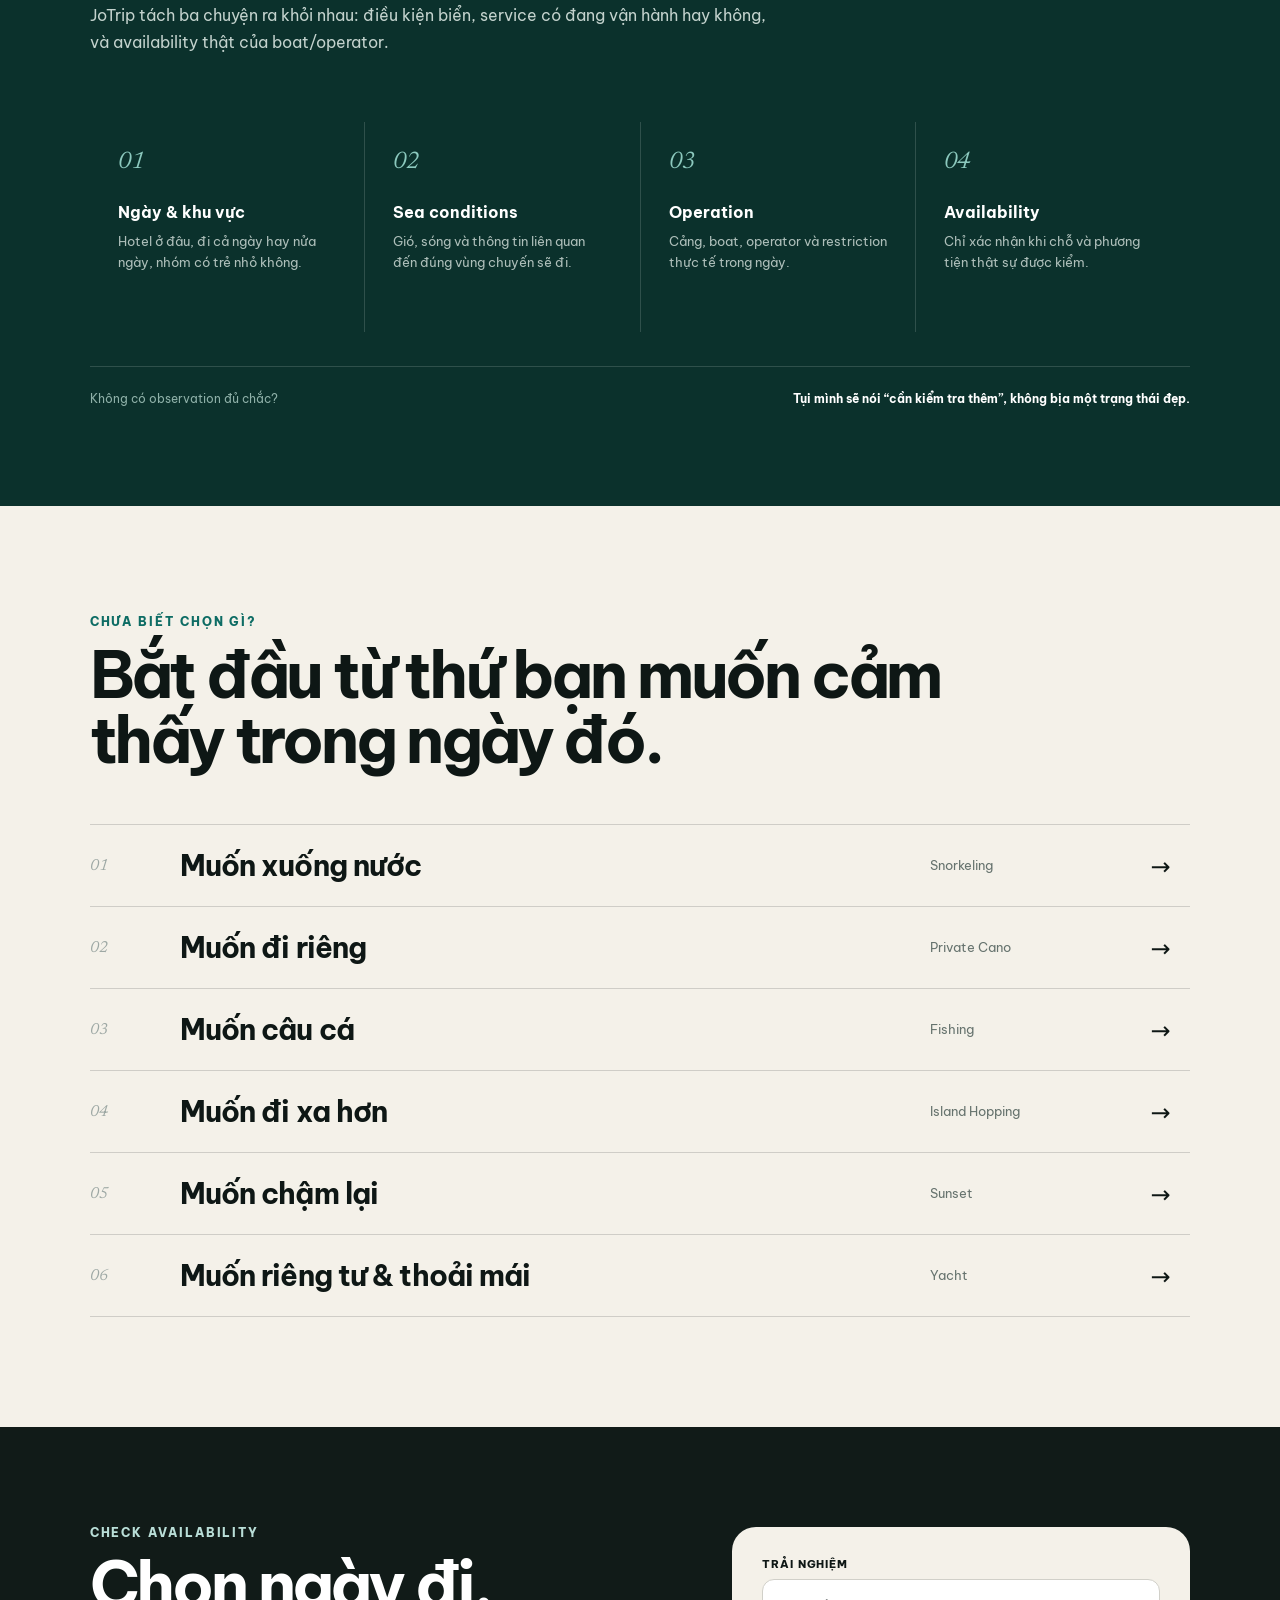
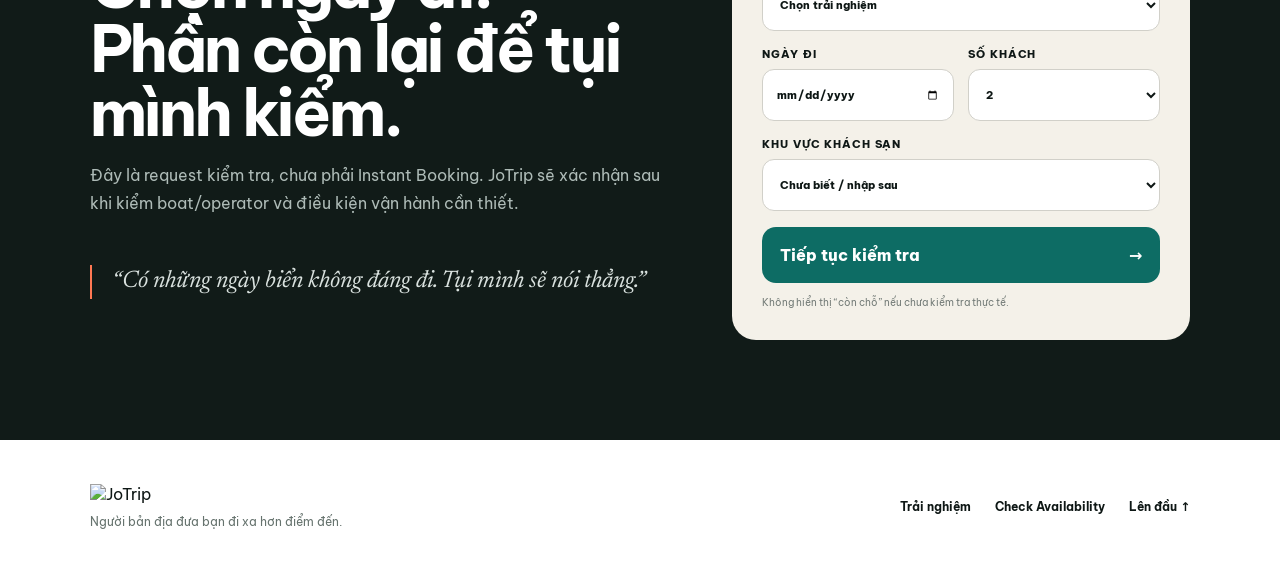
==== commit d08a0d3e: "Rebuild homepage from product visual lock" ====
--- a/index.html
+++ b/index.html
@@ -3,217 +3,221 @@
 <head>
   <meta charset="utf-8">
   <meta name="viewport" content="width=device-width,initial-scale=1,viewport-fit=cover">
-  <meta name="description" content="Chọn và kiểm tra các trải nghiệm biển Phú Quốc cùng JoTrip - snorkeling, câu cá, cano riêng, đi đảo, du thuyền, sunset và câu mực.">
+  <meta name="description" content="Chọn và kiểm tra các trải nghiệm biển Phú Quốc cùng JoTrip - snorkeling, câu cá, cano riêng, đi đảo, scuba, yacht, sunset và câu mực.">
   <title>JoTrip Sea - Chọn trải nghiệm biển Phú Quốc</title>
   <link rel="preconnect" href="https://fonts.googleapis.com">
   <link rel="preconnect" href="https://fonts.gstatic.com" crossorigin>
   <link href="https://fonts.googleapis.com/css2?family=Be+Vietnam+Pro:wght@400;500;600;700;800&family=Newsreader:ital,opsz,wght@1,6..72,500&display=swap" rel="stylesheet">
-  <link rel="stylesheet" href="/assets/home-shop.css">
+  <link rel="stylesheet" href="/assets/home-lock.css">
 </head>
-<body id="top" class="home-shop">
-<header class="shop-header">
-  <a class="shop-brand" href="/" aria-label="JoTrip Sea home">
-    <img src="https://drive.google.com/thumbnail?id=1aE5Ywq2taDkSDppjFFXPFNqDOqF47ond&sz=w500" alt="JoTrip">
-  </a>
-  <nav class="shop-nav" aria-label="Điều hướng chính">
+<body id="top" class="home-lock">
+<header class="sea-header" data-header>
+  <a class="brand" href="/" aria-label="JoTrip Sea home"><img src="https://drive.google.com/thumbnail?id=1aE5Ywq2taDkSDppjFFXPFNqDOqF47ond&amp;sz=w500" alt="JoTrip" decoding="async"></a>
+  <nav class="desktop-nav" aria-label="Điều hướng chính">
     <a href="#experiences">Trải nghiệm</a>
-    <a href="#how">Cách chọn</a>
-    <a href="#local">Người bản địa</a>
+    <a href="#choose">Chọn theo nhu cầu</a>
+    <a href="#how">Cách xác nhận</a>
   </nav>
-  <a class="shop-cta" href="#finder">Kiểm tra chuyến</a>
+  <a class="header-cta" href="#availability">Check Availability</a>
 </header>
 
 <main>
-  <section class="hero-shop">
-    <div class="hero-visual">
-      <img src="https://drive.google.com/thumbnail?id=1ZKk6C4v-ynKGGit7P1Kzie_Q85nujG-c&sz=w2400" alt="Vùng biển phía Nam Phú Quốc">
-      <div class="hero-shade"></div>
-      <div class="hero-copy">
-        <span>SEA EXPERIENCES / PHÚ QUỐC</span>
-        <h1>Chọn một ngày<br>trên biển.</h1>
-        <p>Không cần đọc hết về Phú Quốc trước. Chọn thứ bạn muốn làm, rồi tụi mình kiểm tra ngày đi, khu vực khách sạn và điều kiện biển.</p>
-      </div>
-    </div>
-
-    <form class="trip-finder" id="finder" data-trip-finder>
-      <span class="finder-kicker">BẮT ĐẦU TỪ ĐÂY</span>
-      <h2>Bạn muốn đi kiểu nào?</h2>
-      <p>Đây là bước chọn chuyến, chưa phải xác nhận chỗ. JoTrip sẽ kiểm tra vận hành và điều kiện thực tế trước khi xác nhận.</p>
-      <div class="finder-grid">
-        <div class="field full">
-          <label for="experience">Trải nghiệm</label>
-          <select id="experience" name="experience" required>
-            <option value="">Chọn trải nghiệm</option>
-            <option value="snorkeling">Snorkeling</option>
-            <option value="private-cano">Cano riêng</option>
-            <option value="fishing">Fishing</option>
-            <option value="scuba-diving">Scuba diving</option>
-            <option value="island-trips">Đi đảo</option>
-            <option value="yacht-charter">Yacht charter</option>
-            <option value="sunset">Sunset</option>
-            <option value="squid-fishing">Câu mực đêm</option>
-          </select>
-        </div>
-        <div class="field">
-          <label for="trip-date">Ngày đi</label>
-          <input id="trip-date" name="date" type="date" required>
-        </div>
-        <div class="field">
-          <label for="pax">Số khách</label>
-          <select id="pax" name="pax">
-            <option value="2">2 khách</option>
-            <option value="1">1 khách</option>
-            <option value="3">3 khách</option>
-            <option value="4">4 khách</option>
-            <option value="5">5 khách</option>
-            <option value="6">6 khách</option>
-            <option value="7">7 khách</option>
-            <option value="8">8+ khách</option>
-          </select>
-        </div>
-        <div class="field full">
-          <label for="area">Khu vực khách sạn</label>
-          <select id="area" name="area">
-            <option value="unknown">Chưa biết / nhập sau</option>
-            <option value="khem">Khem Beach</option>
-            <option value="an-thoi">An Thới</option>
-            <option value="bai-truong">Bãi Trường</option>
-            <option value="duong-dong">Dương Đông</option>
-            <option value="north">Bắc đảo</option>
-          </select>
-        </div>
-      </div>
-      <button class="finder-button" type="submit">Xem lựa chọn phù hợp →</button>
-      <p class="finder-note">Không hiển thị “còn chỗ” nếu chưa kiểm tra thực tế.</p>
+  <section class="hero" aria-labelledby="hero-title">
+    <div class="hero-media">
+      <img src="https://drive.google.com/thumbnail?id=1ZKk6C4v-ynKGGit7P1Kzie_Q85nujG-c&amp;sz=w2400" alt="Đảo và vùng biển phía Nam Phú Quốc" fetchpriority="high">
+      <div class="hero-overlay"></div>
+      <div class="hero-caption">Mây Rút · Nam Phú Quốc</div>
+    </div>
+    <div class="hero-copy">
+      <p class="eyebrow light">JOTRIP SEA · PHÚ QUỐC</p>
+      <h1 id="hero-title">Đi biển kiểu<br><em>bạn thật sự muốn.</em></h1>
+      <p class="hero-lead">Chọn trải nghiệm trước. Tụi mình kiểm ngày đi, khu vực khách sạn, boat/operator và điều kiện biển trước khi xác nhận.</p>
+      <div class="hero-actions">
+        <a class="btn primary" href="#experiences">Xem các chuyến</a>
+        <a class="btn text" href="#availability">Check Availability <span>↘</span></a>
+      </div>
+    </div>
+    <aside class="quick-decide" aria-label="Chọn nhanh trải nghiệm">
+      <span class="quick-kicker">BẠN ĐANG MUỐN...</span>
+      <a href="/experiences/snorkeling/"><b>Xuống nước</b><small>Snorkeling / reef</small><span>→</span></a>
+      <a href="/experiences/private-cano/"><b>Đi riêng</b><small>Flexible route</small><span>→</span></a>
+      <a href="/experiences/fishing/"><b>Câu cá</b><small>05:00 / 14:00</small><span>→</span></a>
+      <a href="#choose"><b>Chưa biết chọn gì</b><small>Chọn theo nhu cầu</small><span>↓</span></a>
+    </aside>
+  </section>
+
+  <section class="intro-band" id="experiences">
+    <div>
+      <p class="eyebrow">SEA EXPERIENCES</p>
+      <h2>Nhìn là biết mình có thể đi gì.</h2>
+    </div>
+    <p>Không cần đọc cả một trang giới thiệu JoTrip trước. Mỗi chuyến dưới đây có đủ những fact cần thiết để bạn quyết định có muốn xem sâu hơn hay không.</p>
+  </section>
+
+  <section class="experience-flow">
+    <article class="experience exp-snorkel">
+      <a class="exp-image" href="/experiences/snorkeling/">
+        <img src="https://drive.google.com/thumbnail?id=1QmfrsAiwXht9RkAfwQc4vgfkHS9gjFbI&amp;sz=w1800" loading="lazy" decoding="async" alt="Khách snorkeling trên rạn san hô ở vùng biển Phú Quốc">
+        <span class="image-label">REEF / WATER</span>
+      </a>
+      <div class="exp-copy">
+        <span class="exp-number">01</span>
+        <p class="eyebrow">SNORKELING</p>
+        <h3>Ở dưới nước lâu hơn.<br>Chạy điểm ít hơn.</h3>
+        <div class="facts"><span>Shared / Private</span><span>Half / Full day</span><span>South sea</span></div>
+        <p>Cho người muốn phần chính của ngày nằm ở dưới nước. Visibility phải kiểm theo đúng vùng biển, không suy từ việc trời đang nắng.</p>
+        <a class="product-link" href="/experiences/snorkeling/">Xem Snorkeling <span>→</span></a>
+      </div>
+      <div class="local-note note-a"><span>LOCAL NOTE</span><p>Trời xanh chưa chắc nước trong.</p></div>
+    </article>
+
+    <article class="experience exp-private">
+      <div class="exp-copy">
+        <span class="exp-number">02</span>
+        <p class="eyebrow">PRIVATE CANO</p>
+        <h3>Một chiếc cano.<br>Một ngày theo nhóm bạn.</h3>
+        <div class="facts"><span>Private</span><span>Flexible route</span><span>Family friendly</span></div>
+        <p>Route đi sau nhu cầu: bơi, snorkel, beach, ăn trưa hay đi chậm. Trẻ nhỏ không nhất thiết phải chạy đủ ba bốn đảo.</p>
+        <a class="product-link" href="/experiences/private-cano/">Thiết kế ngày đi <span>→</span></a>
+      </div>
+      <a class="exp-image" href="/experiences/private-cano/">
+        <img src="https://drive.google.com/thumbnail?id=1B3flDvlDIIb6_6B7t8fsngwA_uck-xGF&amp;sz=w1800" loading="lazy" decoding="async" alt="Nhóm khách trên cano ở Phú Quốc">
+        <span class="image-label">PRIVATE / FLEXIBLE</span>
+      </a>
+      <div class="local-note note-b"><span>LOCAL NOTE</span><p>Ở Khem Beach thì sáng đi An Thới khá tiện.</p></div>
+    </article>
+
+    <article class="experience exp-fishing">
+      <div class="fishing-time" aria-hidden="true"><strong>05:00</strong><i></i><strong>14:00</strong></div>
+      <a class="exp-image portrait" href="/experiences/fishing/">
+        <img src="https://drive.google.com/thumbnail?id=14Knedt7oQ5XsMr06L1-9X7MgEK0_0dEb&amp;sz=w1600" loading="lazy" decoding="async" alt="Khách cầm cá vừa câu được trên biển">
+      </a>
+      <div class="exp-copy dark-copy">
+        <span class="exp-number">03</span>
+        <p class="eyebrow">FISHING · AN THỚI</p>
+        <h3>Đi sớm.<br>Để biển quyết định phần còn lại.</h3>
+        <div class="facts"><span>05:00-14:00</span><span>14:00-21:00</span><span>Shared / Private</span></div>
+        <p>Bottom fishing hoặc jig tùy điều kiện. Tụi mình có thể chọn vùng và cách câu hợp lý hơn, nhưng không ai hứa trước con cá.</p>
+        <a class="product-link light-link" href="/experiences/fishing/">Xem Fishing <span>→</span></a>
+      </div>
+    </article>
+
+    <article class="experience exp-scuba">
+      <a class="exp-image wide" href="/experiences/scuba-diving/">
+        <img src="https://drive.google.com/thumbnail?id=1f3twuWnMWr-mbiSlHpT-sVdzWcPgKQec&amp;sz=w1800" loading="lazy" decoding="async" alt="Nhóm khách chuẩn bị xuống nước ở Phú Quốc">
+      </a>
+      <div class="exp-copy scuba-copy">
+        <span class="exp-number">04</span>
+        <p class="eyebrow">SCUBA DIVING</p>
+        <h3>Beginner và certified diver<br>không đi cùng một flow.</h3>
+        <div class="facts"><span>Instructor</span><span>Equipment</span><span>Safety first</span></div>
+        <p>JoTrip hỏi level trước, rồi mới đi đến operator, điểm lặn và số dives. Quyết định cuối cùng vẫn thuộc về divemaster/operator hôm đó.</p>
+        <a class="product-link" href="/experiences/scuba-diving/">Xem Scuba <span>→</span></a>
+      </div>
+    </article>
+  </section>
+
+  <span class="anchor-target" id="places" aria-hidden="true"></span>
+  <section class="more-sea">
+    <div class="more-title">
+      <p class="eyebrow">VẪN CÒN BIỂN THEO CÁCH KHÁC</p>
+      <h2>Không phải ngày nào cũng cần xuống nước.</h2>
+    </div>
+    <div class="more-layout">
+      <a class="more-item island" href="/experiences/island-trips/">
+        <img src="https://drive.google.com/thumbnail?id=1ZKk6C4v-ynKGGit7P1Kzie_Q85nujG-c&amp;sz=w2400" loading="lazy" decoding="async" alt="Một đảo nhỏ phía Nam Phú Quốc">
+        <div><span>Shared / Private · South islands</span><h3>Island Hopping</h3><p>Route, travel time và thời gian thật sự ở trên đảo.</p><b>Xem route →</b></div>
+      </a>
+      <a class="more-item yacht" href="/experiences/yacht-charter/">
+        <div class="yacht-frame"><img src="https://drive.google.com/thumbnail?id=1vW-Rwjl3lcMqUF9j-sAgr2ECKsplwE0M&amp;sz=w800" loading="lazy" decoding="async" alt="Motor yacht thực tế"></div>
+        <div><span>Private · Vessel first</span><h3>Yacht Charter</h3><p>Chọn tàu, sức chứa và cách dùng ngày trước khi chốt route.</p><b>Xem yacht →</b></div>
+      </a>
+      <a class="more-item sunset" href="/experiences/sunset/">
+        <img src="https://drive.google.com/thumbnail?id=1yu-aC2oZOLyrqcZ4nXQKe2IIRYWWBPpy&amp;sz=w1600" loading="lazy" decoding="async" alt="Hoàng hôn bên biển Phú Quốc">
+        <div><span>Afternoon · Slow pace</span><h3>Sunset</h3><p>Một buổi chiều ngắn hơn, ít kỹ thuật hơn.</p><b>Xem sunset →</b></div>
+      </a>
+      <a class="more-item squid" href="/experiences/squid-fishing/">
+        <div class="night-field"><span class="moon">◐</span><span>17:00<br>→ 21:00</span></div>
+        <div><span>Evening · Local sea life</span><h3>Câu mực đêm</h3><p>Trải nghiệm buổi tối. Catch không bao giờ là lời hứa bán tour.</p><b>Xem chuyến đêm →</b></div>
+      </a>
+    </div>
+    <p class="asset-note">Câu mực đang để visual trung tính cho tới khi có ảnh thật sạch, thay vì dùng poster quảng cáo cũ.</p>
+  </section>
+
+  <span class="anchor-target" id="conditions" aria-hidden="true"></span>
+  <section class="conditions" id="how">
+    <div class="conditions-head">
+      <p class="eyebrow light">BEFORE WE CONFIRM</p>
+      <h2>Biển đẹp không có nghĩa là chuyến chắc chắn chạy.</h2>
+      <p>JoTrip tách ba chuyện ra khỏi nhau: điều kiện biển, service có đang vận hành hay không, và availability thật của boat/operator.</p>
+    </div>
+    <div class="condition-steps">
+      <article><span>01</span><b>Ngày & khu vực</b><p>Hotel ở đâu, đi cả ngày hay nửa ngày, nhóm có trẻ nhỏ không.</p></article>
+      <article><span>02</span><b>Sea conditions</b><p>Gió, sóng và thông tin liên quan đến đúng vùng chuyến sẽ đi.</p></article>
+      <article><span>03</span><b>Operation</b><p>Cảng, boat, operator và restriction thực tế trong ngày.</p></article>
+      <article><span>04</span><b>Availability</b><p>Chỉ xác nhận khi chỗ và phương tiện thật sự được kiểm.</p></article>
+    </div>
+    <div class="conditions-foot"><span>Không có observation đủ chắc?</span><b>Tụi mình sẽ nói “cần kiểm tra thêm”, không bịa một trạng thái đẹp.</b></div>
+  </section>
+
+  <span class="anchor-target" id="local" aria-hidden="true"></span>
+  <span class="anchor-target" id="guides" aria-hidden="true"></span>
+  <section class="choose" id="choose">
+    <div class="choose-head">
+      <p class="eyebrow">CHƯA BIẾT CHỌN GÌ?</p>
+      <h2>Bắt đầu từ thứ bạn muốn cảm thấy trong ngày đó.</h2>
+    </div>
+    <div class="choose-list">
+      <button data-product="snorkeling"><span>01</span><b>Muốn xuống nước</b><small>Snorkeling</small><i>→</i></button>
+      <button data-product="private-cano"><span>02</span><b>Muốn đi riêng</b><small>Private Cano</small><i>→</i></button>
+      <button data-product="fishing"><span>03</span><b>Muốn câu cá</b><small>Fishing</small><i>→</i></button>
+      <button data-product="island-trips"><span>04</span><b>Muốn đi xa hơn</b><small>Island Hopping</small><i>→</i></button>
+      <button data-product="sunset"><span>05</span><b>Muốn chậm lại</b><small>Sunset</small><i>→</i></button>
+      <button data-product="yacht-charter"><span>06</span><b>Muốn riêng tư & thoải mái</b><small>Yacht</small><i>→</i></button>
+    </div>
+  </section>
+
+  <section class="availability" id="availability">
+    <div class="availability-copy">
+      <p class="eyebrow light">CHECK AVAILABILITY</p>
+      <h2>Chọn ngày đi.<br>Phần còn lại để tụi mình kiểm.</h2>
+      <p>Đây là request kiểm tra, chưa phải Instant Booking. JoTrip sẽ xác nhận sau khi kiểm boat/operator và điều kiện vận hành cần thiết.</p>
+      <blockquote>“Có những ngày biển không đáng đi. Tụi mình sẽ nói thẳng.”</blockquote>
+    </div>
+    <form class="availability-form" data-availability-form>
+      <label>Trải nghiệm
+        <select name="experience" required>
+          <option value="">Chọn trải nghiệm</option>
+          <option value="snorkeling">Snorkeling</option>
+          <option value="private-cano">Private Cano</option>
+          <option value="fishing">Fishing</option>
+          <option value="scuba-diving">Scuba Diving</option>
+          <option value="island-trips">Island Hopping</option>
+          <option value="yacht-charter">Yacht Charter</option>
+          <option value="sunset">Sunset</option>
+          <option value="squid-fishing">Câu mực đêm</option>
+        </select>
+      </label>
+      <div class="form-row">
+        <label>Ngày đi<input type="date" name="date" required></label>
+        <label>Số khách
+          <select name="pax"><option>1</option><option selected>2</option><option>3</option><option>4</option><option>5</option><option>6</option><option value="8">7-8</option><option value="9">9+</option></select>
+        </label>
+      </div>
+      <label>Khu vực khách sạn
+        <select name="area"><option value="unknown">Chưa biết / nhập sau</option><option value="khem">Khem Beach</option><option value="an-thoi">An Thới</option><option value="bai-truong">Bãi Trường</option><option value="duong-dong">Dương Đông</option><option value="north">Bắc đảo</option></select>
+      </label>
+      <button type="submit">Tiếp tục kiểm tra <span>→</span></button>
+      <small>Không hiển thị “còn chỗ” nếu chưa kiểm tra thực tế.</small>
     </form>
   </section>
-
-  <section class="product-section" id="experiences">
-    <div class="section-head">
-      <div>
-        <span>SEA EXPERIENCES</span>
-        <h2>Chọn sản phẩm trước.<br>Điều chỉnh hành trình sau.</h2>
-      </div>
-      <p>Mỗi sản phẩm có flow riêng. Đi riêng không giống đi ghép, fishing không giống snorkeling, scuba không thể dùng chung logic với tour đảo.</p>
-    </div>
-
-    <div class="product-grid">
-      <a class="product-card featured" href="/experiences/snorkeling/">
-        <div class="product-media"><img src="https://drive.google.com/thumbnail?id=1f3twuWnMWr-mbiSlHpT-sVdzWcPgKQec&sz=w1800" alt="Snorkeling ở Phú Quốc"></div>
-        <div class="product-body">
-          <div class="product-meta"><span>Shared / Private</span><span>Half / Full day</span></div>
-          <h3>Snorkeling</h3>
-          <p>Cho người muốn dành phần chính của chuyến đi ở dưới nước, thay vì chạy thật nhiều điểm.</p>
-          <div class="card-cta"><span>Xem sản phẩm</span><span>→</span></div>
-        </div>
-      </a>
-
-      <a class="product-card featured" href="/experiences/private-cano/">
-        <div class="product-media"><img src="https://drive.google.com/thumbnail?id=1B3flDvlDIIb6_6B7t8fsngwA_uck-xGF&sz=w1800" alt="Một nhóm khách trên cano ở Phú Quốc"></div>
-        <div class="product-body">
-          <div class="product-meta"><span>Private</span><span>Flexible route</span></div>
-          <h3>Private Cano</h3>
-          <p>Một ngày riêng, route đi theo nhóm khách, thời gian và điều kiện biển thay vì chạy cho đủ đảo.</p>
-          <div class="card-cta"><span>Thiết kế chuyến</span><span>→</span></div>
-        </div>
-      </a>
-
-      <a class="product-card" href="/experiences/fishing/">
-        <div class="product-media graphic"><b>05:00</b></div>
-        <div class="product-body">
-          <div class="product-meta"><span>An Thới</span><span>Morning / Afternoon</span></div>
-          <h3>Fishing</h3>
-          <p>Từ chuyến câu trong ngày đến nhóm muốn đi xa hơn. Không hứa trước con cá.</p>
-          <div class="card-cta"><span>Xem lựa chọn</span><span>→</span></div>
-        </div>
-      </a>
-
-      <a class="product-card" href="/experiences/scuba-diving/">
-        <div class="product-media graphic"><b>SCUBA</b></div>
-        <div class="product-body">
-          <div class="product-meta"><span>Instructor</span><span>Safety first</span></div>
-          <h3>Scuba Diving</h3>
-          <p>Flow riêng cho người mới và certified diver, với yêu cầu an toàn và thiết bị rõ ràng.</p>
-          <div class="card-cta"><span>Xem scuba</span><span>→</span></div>
-        </div>
-      </a>
-
-      <a class="product-card" href="/experiences/island-trips/">
-        <div class="product-media"><img src="https://drive.google.com/thumbnail?id=1ZKk6C4v-ynKGGit7P1Kzie_Q85nujG-c&sz=w1600" alt="Đảo nhỏ phía Nam Phú Quốc"></div>
-        <div class="product-body">
-          <div class="product-meta"><span>Shared / Private</span><span>South islands</span></div>
-          <h3>Island Hopping</h3>
-          <p>Cho người muốn kết hợp nhiều điểm nhưng vẫn biết điểm nào đáng ở lâu hơn.</p>
-          <div class="card-cta"><span>Xem route</span><span>→</span></div>
-        </div>
-      </a>
-
-      <a class="product-card" href="/experiences/yacht-charter/">
-        <div class="product-media graphic"><b>YACHT</b></div>
-        <div class="product-body">
-          <div class="product-meta"><span>Private</span><span>Vessel first</span></div>
-          <h3>Yacht Charter</h3>
-          <p>Chọn tàu, số khách, thời lượng và cách dùng ngày trên biển trước khi chốt hành trình.</p>
-          <div class="card-cta"><span>Xem du thuyền</span><span>→</span></div>
-        </div>
-      </a>
-
-      <a class="product-card" href="/experiences/sunset/">
-        <div class="product-media"><img src="https://drive.google.com/thumbnail?id=1yu-aC2oZOLyrqcZ4nXQKe2IIRYWWBPpy&sz=w1600" alt="Một buổi chiều bên biển Phú Quốc"></div>
-        <div class="product-body">
-          <div class="product-meta"><span>Afternoon</span><span>Slow pace</span></div>
-          <h3>Sunset</h3>
-          <p>Một buổi chiều ngắn hơn, ít kỹ thuật hơn, dành cho người không muốn chạy lịch trình dày.</p>
-          <div class="card-cta"><span>Xem sunset</span><span>→</span></div>
-        </div>
-      </a>
-
-      <a class="product-card" href="/experiences/squid-fishing/">
-        <div class="product-media graphic"><b>NIGHT</b></div>
-        <div class="product-body">
-          <div class="product-meta"><span>Evening</span><span>Local sea life</span></div>
-          <h3>Câu mực đêm</h3>
-          <p>Một sản phẩm buổi tối riêng, không dùng ảnh hay lời hứa bắt được mực để bán chuyến.</p>
-          <div class="card-cta"><span>Xem chuyến đêm</span><span>→</span></div>
-        </div>
-      </a>
-    </div>
-  </section>
-
-  <section class="buying-strip" id="how">
-    <div class="buying-inner">
-      <article><b>1. Chọn trải nghiệm</b><p>Snorkeling, fishing, cano riêng, scuba, yacht hay một buổi chiều trên biển.</p></article>
-      <article><b>2. JoTrip kiểm tra</b><p>Ngày đi, khu vực khách sạn, vận hành, gió, sóng và điều kiện liên quan.</p></article>
-      <article><b>3. Xác nhận chuyến</b><p>Chỉ sau khi boat/operator và điều kiện cần thiết đã được xác nhận.</p></article>
-    </div>
-  </section>
-
-  <section class="local-proof" id="local">
-    <div class="intro">
-      <span class="finder-kicker">TẠI SAO CẦN NGƯỜI Ở ĐÂY?</span>
-      <h2>Để sản phẩm bán ra hợp với ngày bạn thật sự đi.</h2>
-      <p>Không phải để kể một câu chuyện dài về JoTrip. Kiến thức địa phương chỉ có giá trị khi nó giúp chọn chuyến, đổi giờ, đổi route hoặc nói thẳng rằng hôm đó không đáng đi.</p>
-    </div>
-    <div class="proof-list">
-      <article><b>01</b><p>Ở Khem Beach, đi An Thới thường thuận hơn nhiều khu vực khác trên đảo.</p></article>
-      <article><b>02</b><p>Đi cùng trẻ nhỏ? Hai điểm tốt thường dễ chịu hơn bốn điểm vội.</p></article>
-      <article><b>03</b><p>Trời xanh chưa chắc nước trong. Snorkeling phải nhìn đúng điều kiện tại vùng xuống nước.</p></article>
-      <article><b>04</b><p>Nếu gió chiều tăng, tụi mình sẽ đề nghị đi sáng hoặc đổi kế hoạch.</p></article>
-    </div>
-  </section>
-
-  <section class="final-cta">
-    <span>JOTRIP SEA / PHÚ QUỐC</span>
-    <h2>Biết mình muốn làm gì rồi thì bắt đầu chọn chuyến.</h2>
-    <a href="#finder">Kiểm tra chuyến →</a>
-  </section>
 </main>
 
-<footer class="shop-footer">
-  <img src="https://drive.google.com/thumbnail?id=1aE5Ywq2taDkSDppjFFXPFNqDOqF47ond&sz=w500" alt="JoTrip">
-  <p>Người bản địa đưa bạn đi xa hơn điểm đến.</p>
-  <a href="#top">Lên đầu ↑</a>
+<footer class="sea-footer">
+  <div><img src="https://drive.google.com/thumbnail?id=1aE5Ywq2taDkSDppjFFXPFNqDOqF47ond&amp;sz=w500" alt="JoTrip" decoding="async"><p>Người bản địa đưa bạn đi xa hơn điểm đến.</p></div>
+  <div class="footer-links"><a href="#experiences">Trải nghiệm</a><a href="#availability">Check Availability</a><a href="#top">Lên đầu ↑</a></div>
 </footer>
-<script src="/assets/app.js" defer></script>
+<a class="mobile-availability" href="#availability">Check Availability <span>→</span></a>
+<script src="/assets/home-lock.js" defer></script>
 </body>
 </html>
--- a/assets/home-lock.css
+++ b/assets/home-lock.css
@@ -0,0 +1,13 @@
+:root{--ink:#0e1715;--muted:#66736e;--paper:#f4f1e9;--cream:#e8e2d7;--sea:#0d6c64;--sea2:#0f8177;--line:rgba(14,23,21,.16);--white:#fff;--night:#071411;--orange:#ff7853;--radius:26px;--sans:"Be Vietnam Pro",system-ui,-apple-system,sans-serif;--serif:"Newsreader",Georgia,serif}
+*{box-sizing:border-box}html{scroll-behavior:smooth}body{margin:0;background:var(--paper);color:var(--ink);font-family:var(--sans);-webkit-font-smoothing:antialiased}img{display:block;width:100%}a{color:inherit;text-decoration:none}button,input,select{font:inherit}.anchor-target{display:block;height:0;scroll-margin-top:76px}.eyebrow{margin:0 0 14px;font-size:12px;line-height:1;font-weight:800;letter-spacing:.16em;text-transform:uppercase;color:var(--sea)}.eyebrow.light{color:#b9ded7}
+.sea-header{position:fixed;z-index:40;top:0;left:0;right:0;height:78px;display:grid;grid-template-columns:1fr auto 1fr;align-items:center;padding:0 clamp(18px,3vw,54px);color:#fff;transition:.25s;background:linear-gradient(180deg,rgba(0,0,0,.35),transparent)}.sea-header.scrolled{height:68px;background:rgba(244,241,233,.94);backdrop-filter:blur(16px);color:var(--ink);border-bottom:1px solid var(--line)}.brand{width:118px}.brand img{max-height:42px;object-fit:contain;object-position:left center}.desktop-nav{display:flex;gap:32px;font-size:13px;font-weight:600}.desktop-nav a{opacity:.86}.desktop-nav a:hover{opacity:1}.header-cta{justify-self:end;border:1px solid currentColor;border-radius:999px;padding:11px 17px;font-size:12px;font-weight:800;letter-spacing:.04em}.sea-header:not(.scrolled) .brand img{filter:brightness(0) invert(1)}
+.hero{min-height:790px;height:min(92svh,920px);position:relative;background:#0e302d;overflow:hidden}.hero-media{position:absolute;inset:0}.hero-media img{height:100%;object-fit:cover;object-position:center 54%}.hero-overlay{position:absolute;inset:0;background:linear-gradient(90deg,rgba(5,18,16,.8) 0%,rgba(5,18,16,.26) 54%,rgba(5,18,16,.12) 100%),linear-gradient(0deg,rgba(5,18,16,.68),transparent 52%)}.hero-caption{position:absolute;right:26px;bottom:22px;color:rgba(255,255,255,.72);font-size:11px;letter-spacing:.1em;text-transform:uppercase}.hero-copy{position:absolute;z-index:2;left:clamp(22px,7vw,112px);bottom:clamp(100px,15vh,150px);width:min(650px,54vw);color:#fff}.hero-copy h1{margin:0;font-size:clamp(52px,6.4vw,100px);line-height:.92;letter-spacing:-.06em;font-weight:700}.hero-copy h1 em{font-family:var(--serif);font-weight:500}.hero-lead{max-width:570px;margin:28px 0 0;font-size:clamp(16px,1.35vw,20px);line-height:1.65;color:rgba(255,255,255,.84)}.hero-actions{display:flex;align-items:center;gap:20px;margin-top:32px}.btn{display:inline-flex;align-items:center;justify-content:center;min-height:48px;border-radius:999px;padding:0 22px;font-size:13px;font-weight:800}.btn.primary{background:#fff;color:var(--ink)}.btn.text{padding-left:4px;color:#fff;border-radius:0;border-bottom:1px solid rgba(255,255,255,.45)}.btn.text span{margin-left:10px}.quick-decide{position:absolute;z-index:3;right:clamp(22px,4vw,62px);top:50%;transform:translateY(-38%);width:min(340px,29vw);background:rgba(245,242,235,.93);backdrop-filter:blur(14px);padding:22px;border-radius:22px;box-shadow:0 24px 80px rgba(0,0,0,.18)}.quick-kicker{display:block;margin:2px 0 8px;font-size:10px;font-weight:800;letter-spacing:.15em;color:var(--sea)}.quick-decide a{display:grid;grid-template-columns:1fr auto;column-gap:12px;align-items:center;padding:15px 2px;border-bottom:1px solid var(--line)}.quick-decide a:last-child{border:0}.quick-decide b{font-size:15px}.quick-decide small{grid-column:1;font-size:11px;color:var(--muted);margin-top:4px}.quick-decide a>span{grid-row:1/3;grid-column:2;font-size:20px}
+.intro-band{display:grid;grid-template-columns:1.1fr .9fr;gap:60px;align-end;padding:92px clamp(22px,7vw,112px) 64px}.intro-band h2,.more-title h2,.choose-head h2{margin:0;font-size:clamp(38px,5vw,72px);line-height:1.02;letter-spacing:-.05em}.intro-band>p{max-width:560px;margin:0 0 7px;font-size:17px;line-height:1.75;color:var(--muted)}
+.experience-flow{padding:0 clamp(22px,5.2vw,84px) 110px}.experience{position:relative;display:grid;align-items:center;margin:0 auto 110px;max-width:1340px}.exp-image{position:relative;overflow:hidden;background:#d9ddd6}.exp-image img{height:100%;object-fit:cover;transition:transform .6s ease}.exp-image:hover img{transform:scale(1.018)}.image-label{position:absolute;left:18px;bottom:18px;background:rgba(244,241,233,.92);padding:9px 12px;border-radius:999px;font-size:10px;font-weight:800;letter-spacing:.12em}.exp-copy{position:relative}.exp-number{display:block;margin-bottom:24px;font-family:var(--serif);font-style:italic;font-size:30px;color:#9eaaa5}.exp-copy h3{margin:0;font-size:clamp(34px,4.4vw,65px);line-height:1;letter-spacing:-.05em}.exp-copy>p:not(.eyebrow){max-width:590px;margin:20px 0 0;color:var(--muted);font-size:16px;line-height:1.75}.facts{display:flex;flex-wrap:wrap;gap:8px;margin:23px 0 0}.facts span{border:1px solid var(--line);border-radius:999px;padding:8px 11px;font-size:11px;font-weight:700}.product-link{display:flex;justify-content:space-between;align-items:center;max-width:280px;margin-top:28px;padding:15px 0;border-top:1px solid var(--line);font-size:13px;font-weight:800}.local-note{position:absolute;z-index:3;width:230px;padding:16px 18px;background:#fff;border-radius:18px;box-shadow:0 15px 50px rgba(19,45,39,.13)}.local-note span{font-size:9px;font-weight:800;letter-spacing:.12em;color:var(--orange)}.local-note p{margin:6px 0 0;font-size:13px;line-height:1.5}.exp-snorkel{grid-template-columns:1.18fr .82fr;gap:clamp(36px,6vw,96px)}.exp-snorkel .exp-image{height:640px;border-radius:var(--radius) 90px var(--radius) var(--radius)}.note-a{left:46%;bottom:34px}.exp-private{grid-template-columns:.78fr 1.22fr;gap:clamp(36px,6vw,96px)}.exp-private .exp-image{height:620px;border-radius:90px var(--radius) var(--radius) var(--radius)}.note-b{right:34%;top:34px}.exp-fishing{grid-template-columns:150px .7fr 1fr;gap:0;max-width:1240px;background:var(--night);color:#fff;border-radius:30px;overflow:hidden}.exp-fishing .portrait{height:650px}.exp-fishing .exp-copy{padding:60px clamp(36px,5vw,78px)}.dark-copy>p:not(.eyebrow){color:#b8c6c1}.dark-copy .facts span{border-color:rgba(255,255,255,.22)}.fishing-time{height:100%;display:flex;flex-direction:column;align-items:center;justify-content:center;gap:20px;border-right:1px solid rgba(255,255,255,.14);font-size:14px}.fishing-time i{width:1px;height:170px;background:linear-gradient(#fff,transparent)}.light-link{border-color:rgba(255,255,255,.24)}.exp-scuba{grid-template-columns:1fr;max-width:1200px}.exp-scuba .wide{height:560px;border-radius:30px;overflow:hidden}.exp-scuba .scuba-copy{width:min(760px,85%);margin:-110px 0 0 auto;padding:48px 54px;background:var(--paper);border-radius:28px 0 0 0;z-index:2}
+.more-sea{padding:104px clamp(22px,7vw,112px);background:#ebe7de}.more-title{display:grid;grid-template-columns:.65fr 1.35fr;gap:50px;align-items:end;margin-bottom:56px}.more-title p{align-self:start}.more-layout{display:grid;grid-template-columns:1.3fr .7fr;grid-template-rows:auto auto;gap:18px;max-width:1320px;margin:auto}.more-item{position:relative;overflow:hidden;background:#fff;min-height:350px;border-radius:24px;display:grid}.more-item img{height:100%;object-fit:cover}.more-item>div:last-child{padding:28px}.more-item span{font-size:10px;text-transform:uppercase;letter-spacing:.1em;color:var(--muted);font-weight:800}.more-item h3{margin:8px 0;font-size:30px;letter-spacing:-.04em}.more-item p{margin:0;color:var(--muted);line-height:1.55;font-size:13px}.more-item b{display:block;margin-top:22px;font-size:12px}.island{grid-row:1/3;grid-template-rows:1.1fr .9fr;min-height:720px}.yacht,.squid{grid-template-columns:42% 58%;min-height:350px}.sunset{grid-template-columns:55% 45%;min-height:350px}.yacht-frame{display:flex;align-items:center;justify-content:center;background:#dce3e0;padding:18px}.yacht-frame img{width:100%;height:auto;object-fit:contain}.night-field{display:flex;flex-direction:column!important;align-items:center;justify-content:center!important;background:linear-gradient(150deg,#061311,#123730);color:#fff;padding:18px!important;text-align:center}.night-field .moon{font-size:86px;color:#bdded8}.night-field span:last-child{font-size:14px;color:#c8d5d1;line-height:1.6}.asset-note{max-width:800px;margin:22px 0 0 auto;color:#7b8581;font-size:11px;line-height:1.6}
+.conditions{padding:100px clamp(22px,7vw,112px);background:#0b312c;color:#fff}.conditions-head{max-width:900px}.conditions-head h2{margin:0;font-size:clamp(38px,5vw,70px);line-height:1.02;letter-spacing:-.05em}.conditions-head>p:last-child{max-width:680px;margin:22px 0 0;color:#c3d2cd;line-height:1.7}.condition-steps{display:grid;grid-template-columns:repeat(4,1fr);gap:1px;margin-top:65px;background:rgba(255,255,255,.15)}.condition-steps article{background:#0b312c;padding:28px 28px 36px;min-height:210px}.condition-steps span{font-family:var(--serif);font-style:italic;color:#8cc9be;font-size:24px}.condition-steps b{display:block;margin-top:28px;font-size:16px}.condition-steps p{margin:9px 0 0;color:#aebfba;font-size:13px;line-height:1.65}.conditions-foot{display:flex;justify-content:space-between;gap:24px;margin-top:34px;padding-top:24px;border-top:1px solid rgba(255,255,255,.15);font-size:12px}.conditions-foot span{color:#8eb0a8}
+.choose{padding:110px clamp(22px,7vw,112px)}.choose-head{max-width:900px;margin-bottom:52px}.choose-list{border-top:1px solid var(--line)}.choose-list button{width:100%;display:grid;grid-template-columns:70px 1fr 200px 40px;align-items:center;gap:20px;padding:22px 0;background:none;border:0;border-bottom:1px solid var(--line);text-align:left;color:inherit;cursor:pointer;transition:.2s}.choose-list button:hover{padding-left:12px;background:rgba(255,255,255,.4)}.choose-list span{font-family:var(--serif);font-style:italic;color:#9da8a4}.choose-list b{font-size:clamp(20px,2.3vw,32px);letter-spacing:-.03em}.choose-list small{color:var(--muted)}.choose-list i{font-style:normal;font-size:24px}
+.availability{display:grid;grid-template-columns:1fr .8fr;gap:70px;padding:100px clamp(22px,7vw,112px);background:#111b18;color:#fff}.availability-copy h2{margin:0;font-size:clamp(44px,5vw,72px);line-height:1;letter-spacing:-.05em}.availability-copy>p:not(.eyebrow){max-width:600px;color:#aebbb7;line-height:1.75}.availability-copy blockquote{margin:48px 0 0;padding-left:20px;border-left:2px solid var(--orange);font-family:var(--serif);font-style:italic;font-size:24px;line-height:1.4;color:#d9e1de}.availability-form{align-self:start;background:#f4f1e9;color:var(--ink);padding:30px;border-radius:24px}.availability-form label{display:grid;gap:8px;margin-bottom:16px;font-size:11px;font-weight:800;text-transform:uppercase;letter-spacing:.08em}.availability-form select,.availability-form input{width:100%;height:52px;border:1px solid #d1d0c9;background:#fff;border-radius:12px;padding:0 13px;color:var(--ink);outline:none}.availability-form select:focus,.availability-form input:focus{border-color:var(--sea)}.form-row{display:grid;grid-template-columns:1fr 1fr;gap:14px}.availability-form button{width:100%;height:56px;border:0;border-radius:14px;background:var(--sea);color:#fff;font-weight:800;display:flex;justify-content:space-between;align-items:center;padding:0 18px;cursor:pointer}.availability-form small{display:block;margin-top:12px;color:#747c78;font-size:10px;line-height:1.5}.sea-footer{display:flex;justify-content:space-between;align-items:center;gap:30px;padding:44px clamp(22px,7vw,112px);background:#fff}.sea-footer img{width:110px}.sea-footer p{margin:10px 0 0;font-size:12px;color:var(--muted)}.footer-links{display:flex;gap:24px;font-size:12px;font-weight:700}.mobile-availability{display:none}
+@media(max-width:980px){.sea-header{height:66px;grid-template-columns:1fr auto}.desktop-nav{display:none}.header-cta{font-size:11px;padding:9px 12px}.brand{width:100px}.hero{height:auto;min-height:0;padding-bottom:0}.hero-media{position:relative;height:58svh;min-height:470px}.hero-overlay{background:linear-gradient(0deg,rgba(5,18,16,.86),rgba(5,18,16,.06) 68%)}.hero-copy{left:22px;right:22px;bottom:auto;top:190px;width:auto}.hero-copy h1{font-size:clamp(46px,12vw,76px)}.hero-lead{font-size:15px;max-width:560px}.quick-decide{position:relative;right:auto;top:auto;transform:none;width:auto;margin:-42px 16px 0;border-radius:22px;box-shadow:0 16px 50px rgba(0,0,0,.14)}.intro-band{grid-template-columns:1fr;gap:22px;padding:84px 22px 50px}.experience-flow{padding:0 18px 80px}.experience{margin-bottom:76px}.exp-snorkel,.exp-private{grid-template-columns:1fr;gap:30px}.exp-snorkel .exp-image,.exp-private .exp-image{height:62vw;min-height:360px;max-height:560px;border-radius:24px}.exp-private .exp-copy{order:2}.note-a,.note-b{position:relative;left:auto;right:auto;top:auto;bottom:auto;width:min(320px,88%);margin:-54px 12px 0 auto}.exp-fishing{grid-template-columns:86px .72fr 1fr}.exp-fishing .portrait{height:560px}.exp-fishing .exp-copy{padding:40px 30px}.exp-fishing .exp-copy h3{font-size:40px}.exp-scuba .wide{height:58vw;min-height:380px}.exp-scuba .scuba-copy{width:92%;padding:36px;margin-top:-74px}.more-sea{padding:78px 20px}.more-title{grid-template-columns:1fr;gap:12px}.more-layout{grid-template-columns:1fr}.island{grid-row:auto;min-height:600px}.yacht,.sunset,.squid{min-height:330px}.condition-steps{grid-template-columns:1fr 1fr}.availability{grid-template-columns:1fr;gap:50px}.choose-list button{grid-template-columns:50px 1fr 140px 28px}}
+@media(max-width:640px){body{padding-bottom:70px}.hero-caption{display:none}.sea-header{padding:0 16px}.header-cta{display:none}.hero-media{height:70svh;min-height:540px}.hero-copy{top:clamp(230px,35svh,320px);bottom:auto}.hero-copy h1{font-size:52px}.hero-lead{font-size:14px;line-height:1.6;margin-top:18px}.hero-actions{margin-top:22px}.btn{min-height:44px;padding:0 16px;font-size:12px}.quick-decide{margin-top:12px;padding:18px}.quick-decide a{padding:13px 0}.intro-band h2,.more-title h2,.choose-head h2{font-size:42px}.intro-band>p{font-size:15px}.exp-copy h3{font-size:39px}.exp-copy>p:not(.eyebrow){font-size:14px}.exp-snorkel .exp-image,.exp-private .exp-image{height:78vw;min-height:340px}.exp-fishing{grid-template-columns:1fr;border-radius:24px}.fishing-time{display:none}.exp-fishing .portrait{height:86vw;max-height:520px}.exp-fishing .exp-copy{padding:34px 24px 42px}.exp-scuba .wide{height:76vw;min-height:330px}.exp-scuba .scuba-copy{width:94%;padding:28px 24px;margin-top:-45px}.more-layout{gap:14px}.island{min-height:530px}.yacht,.sunset,.squid{grid-template-columns:1fr;min-height:0}.yacht-frame{min-height:250px}.sunset>img{height:330px}.night-field{min-height:250px}.conditions{padding:78px 20px}.conditions-head h2{font-size:42px}.condition-steps{grid-template-columns:1fr;margin-top:42px}.condition-steps article{min-height:0}.conditions-foot{flex-direction:column}.choose{padding:78px 20px}.choose-list button{grid-template-columns:42px 1fr 24px;gap:10px}.choose-list small{display:none}.availability{padding:78px 20px}.availability-copy h2{font-size:46px}.form-row{grid-template-columns:1fr}.availability-form{padding:22px}.sea-footer{padding:36px 20px;align-items:flex-start}.footer-links{flex-direction:column;gap:10px}.mobile-availability{position:fixed;z-index:50;display:flex;left:12px;right:12px;bottom:10px;height:54px;align-items:center;justify-content:space-between;padding:0 18px;background:#0d6c64;color:#fff;border-radius:16px;font-size:13px;font-weight:800;box-shadow:0 12px 40px rgba(0,0,0,.28);transform:translateY(140%);transition:transform .25s ease}.mobile-availability.visible{transform:translateY(0)}}
+@media(prefers-reduced-motion:reduce){*{scroll-behavior:auto!important}.exp-image img{transition:none}}
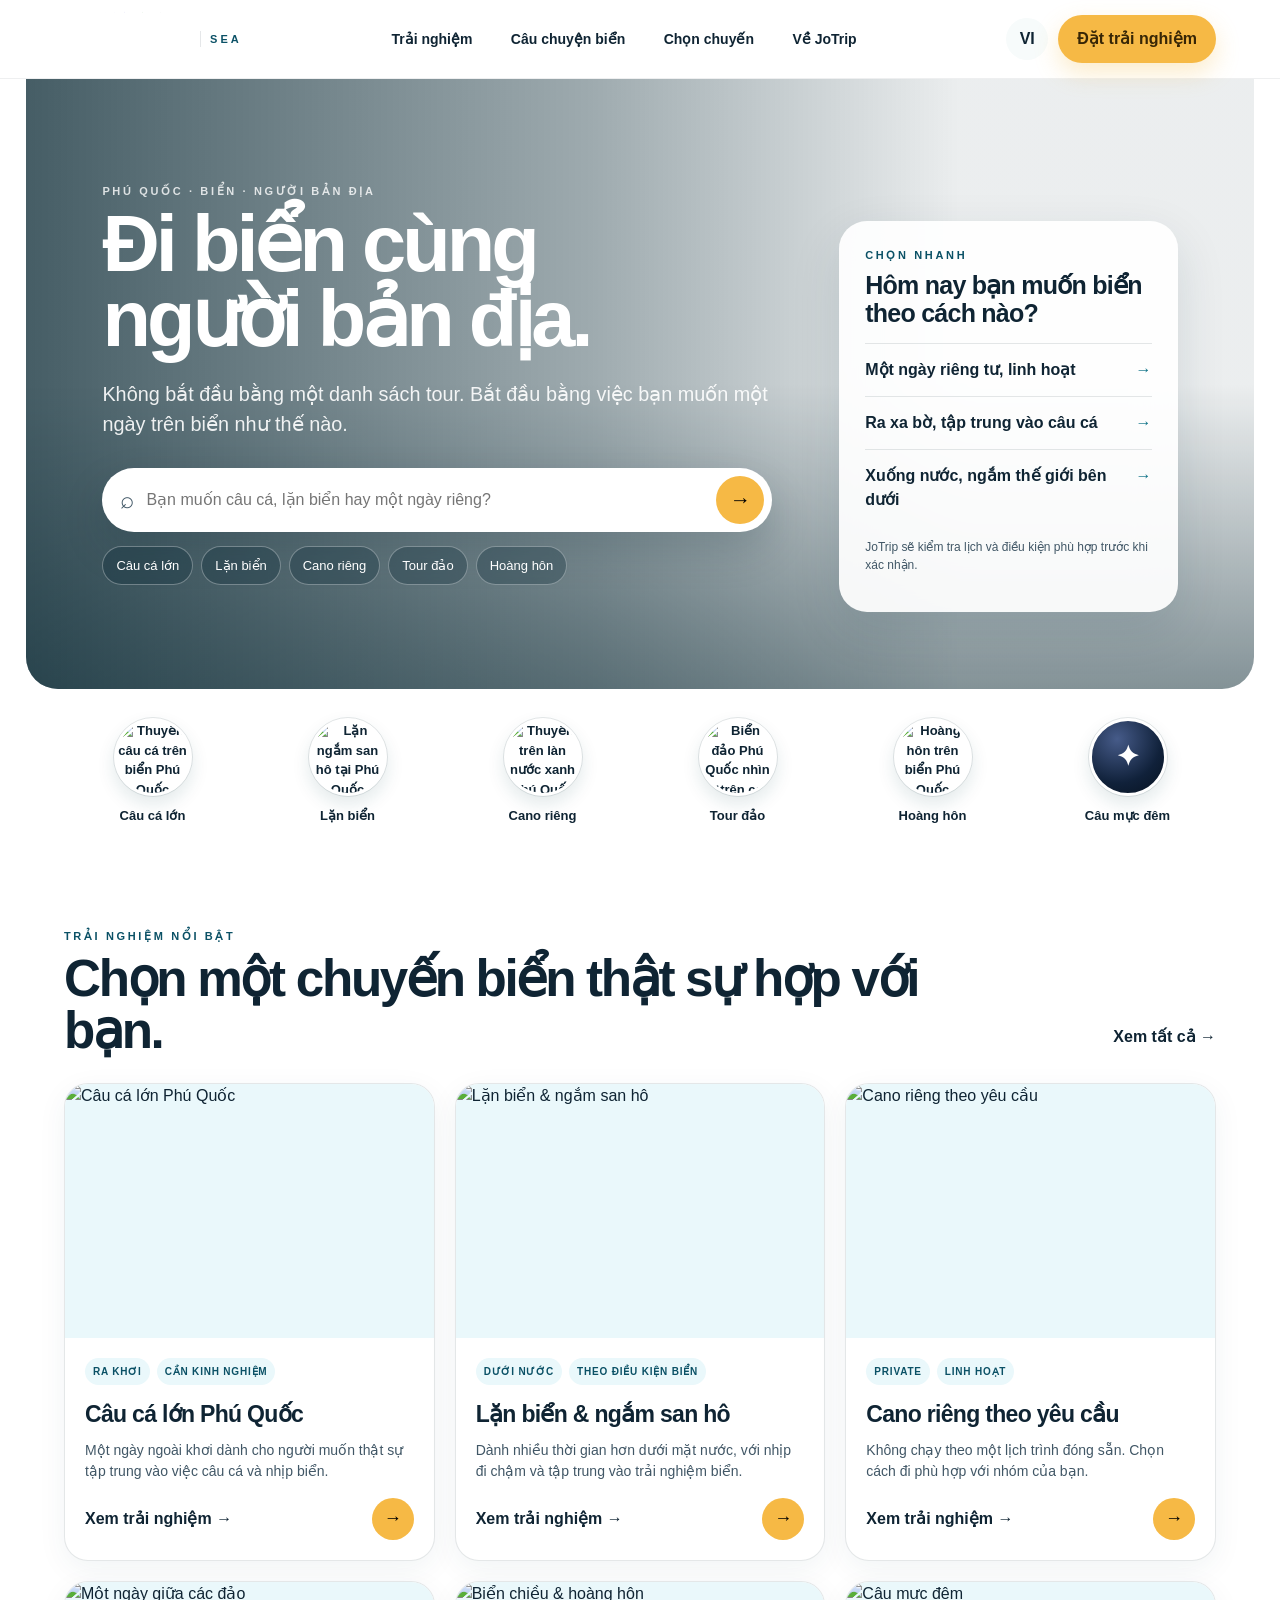
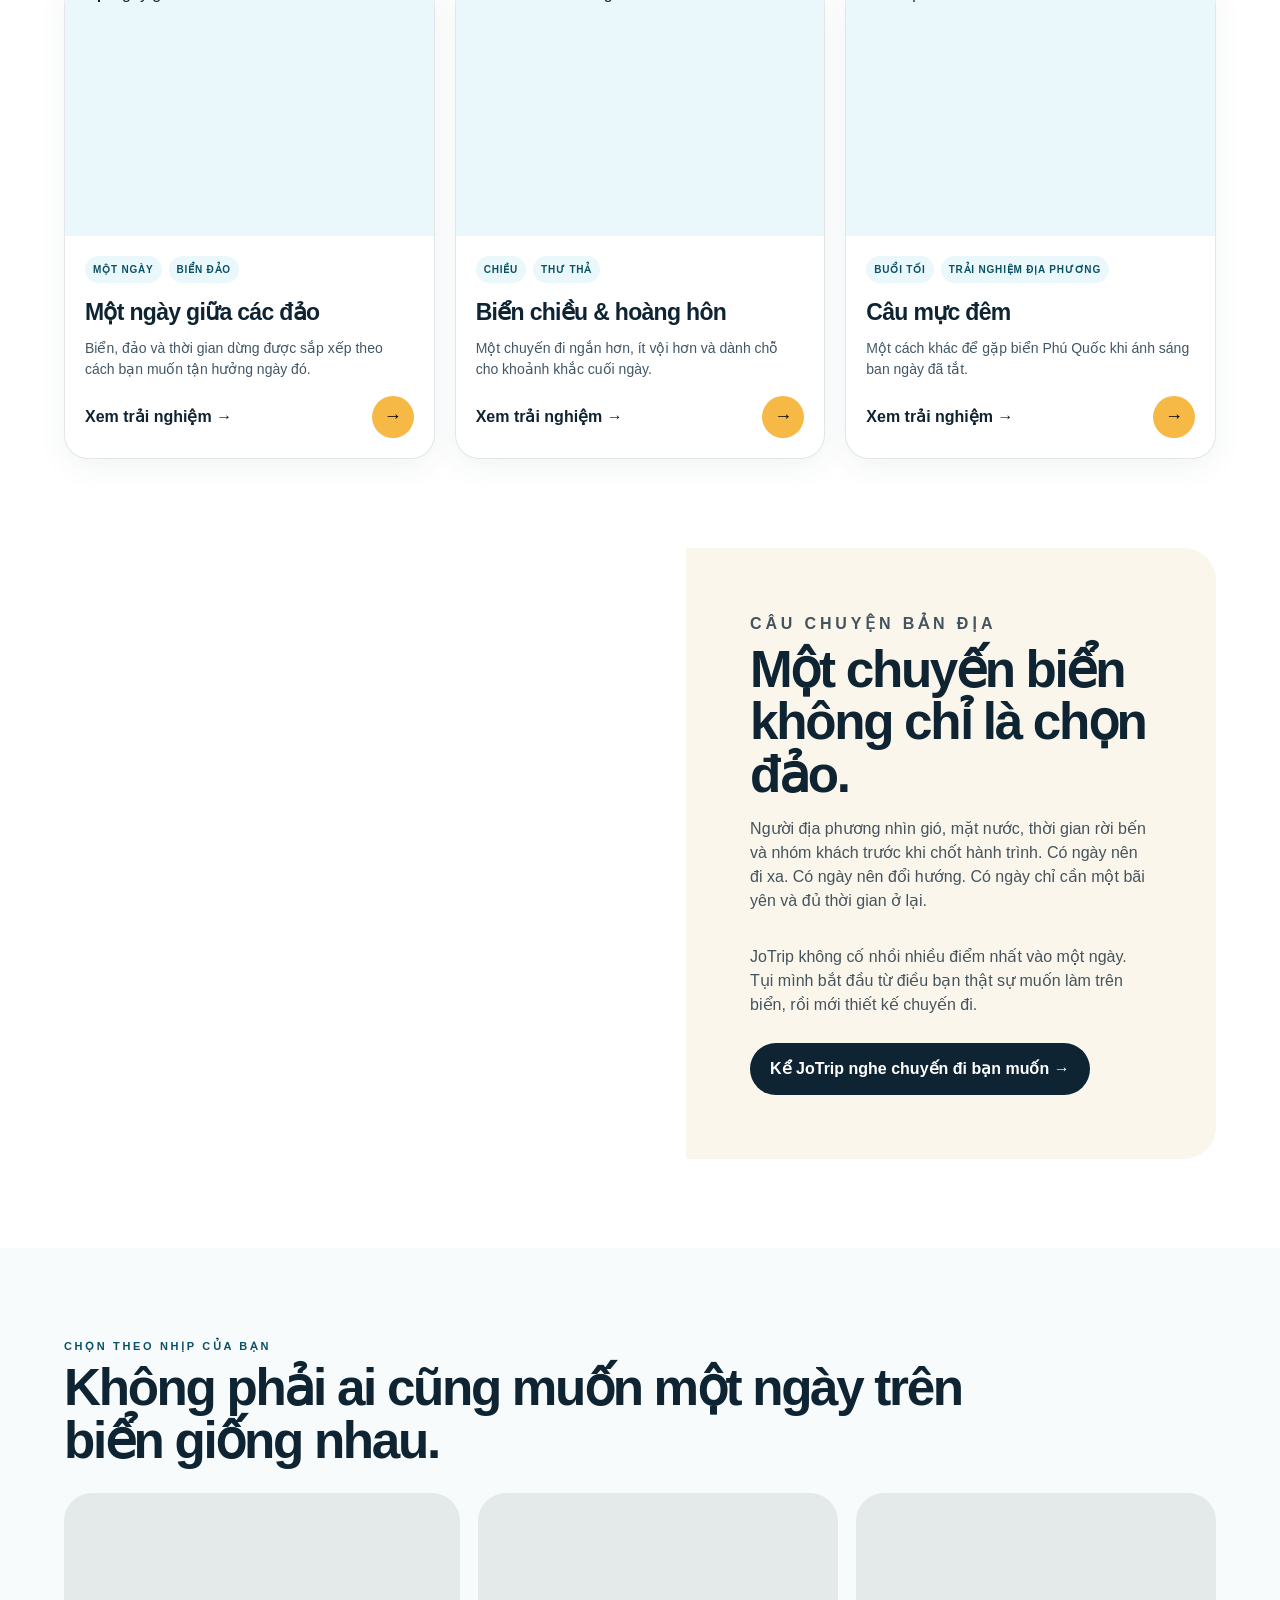
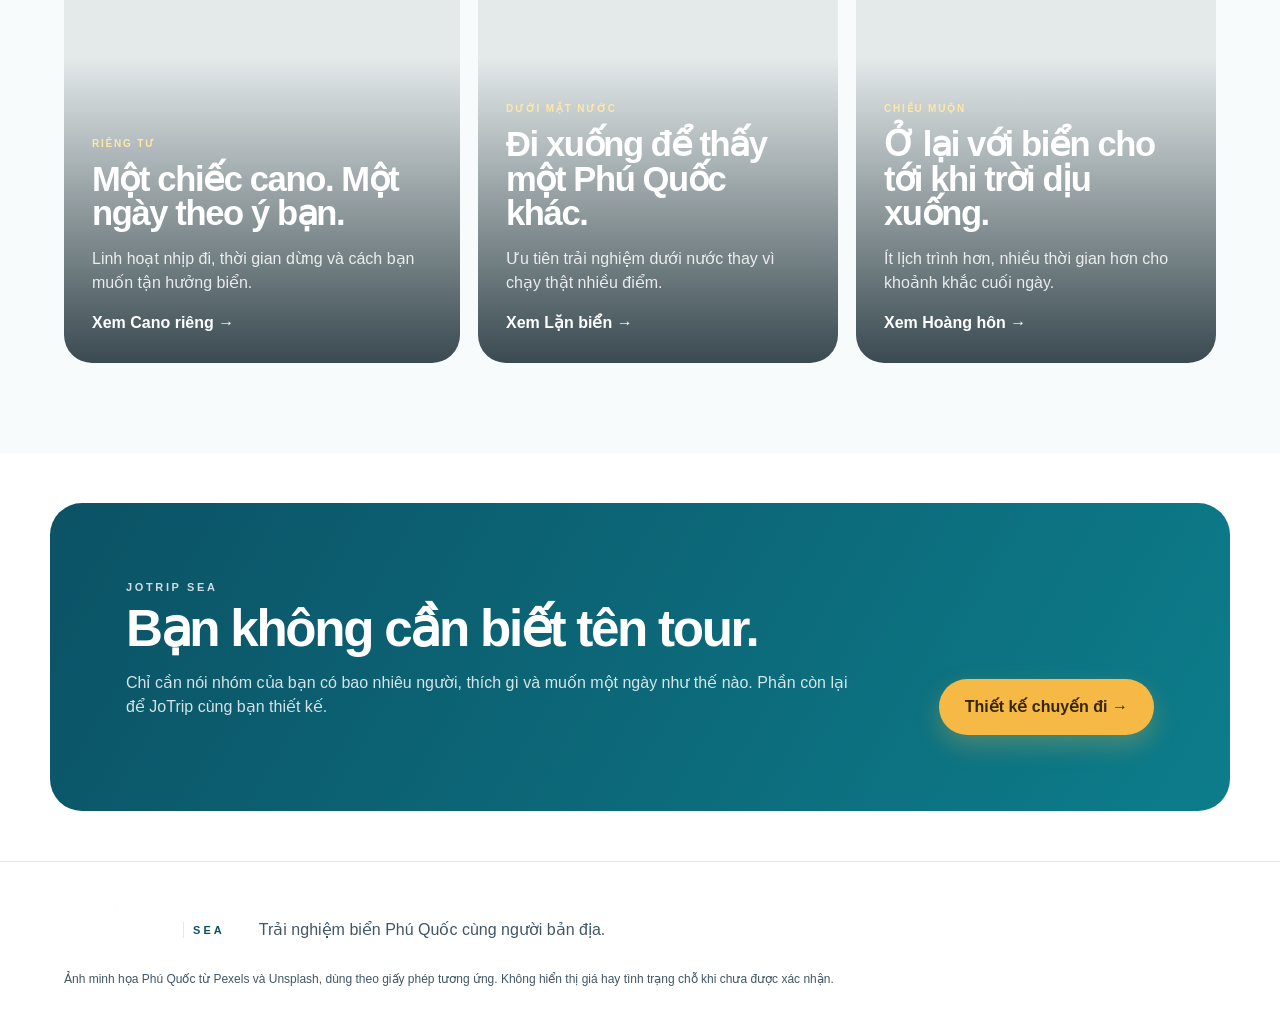
==== commit d6a2b3e1: "Rebuild JoTrip Sea from a clean bright local-first baseline" ====
--- a/index.html
+++ b/index.html
@@ -1,223 +1,212 @@
 <!doctype html>
 <html lang="vi">
 <head>
-  <meta charset="utf-8">
-  <meta name="viewport" content="width=device-width,initial-scale=1,viewport-fit=cover">
-  <meta name="description" content="Chọn và kiểm tra các trải nghiệm biển Phú Quốc cùng JoTrip - snorkeling, câu cá, cano riêng, đi đảo, scuba, yacht, sunset và câu mực.">
-  <title>JoTrip Sea - Chọn trải nghiệm biển Phú Quốc</title>
-  <link rel="preconnect" href="https://fonts.googleapis.com">
-  <link rel="preconnect" href="https://fonts.gstatic.com" crossorigin>
-  <link href="https://fonts.googleapis.com/css2?family=Be+Vietnam+Pro:wght@400;500;600;700;800&family=Newsreader:ital,opsz,wght@1,6..72,500&display=swap" rel="stylesheet">
-  <link rel="stylesheet" href="/assets/home-lock.css">
+  <meta charset="utf-8" />
+  <meta name="viewport" content="width=device-width,initial-scale=1" />
+  <meta name="theme-color" content="#f5fbfc" />
+  <meta name="description" content="JoTrip Sea - trải nghiệm biển Phú Quốc cùng người bản địa." />
+  <title>JoTrip Sea - Đi biển cùng người bản địa</title>
+  <link rel="preconnect" href="https://images.unsplash.com" />
+  <link rel="preconnect" href="https://images.pexels.com" />
+  <link rel="stylesheet" href="styles.css" />
 </head>
-<body id="top" class="home-lock">
-<header class="sea-header" data-header>
-  <a class="brand" href="/" aria-label="JoTrip Sea home"><img src="https://drive.google.com/thumbnail?id=1aE5Ywq2taDkSDppjFFXPFNqDOqF47ond&amp;sz=w500" alt="JoTrip" decoding="async"></a>
-  <nav class="desktop-nav" aria-label="Điều hướng chính">
+<body>
+  <header class="site-header" id="top">
+    <a class="brand" href="#top" aria-label="JoTrip Sea">
+      <img src="assets/jotrip-logo.png" alt="JoTrip" />
+      <span class="brand-sea">SEA</span>
+    </a>
+    <nav class="desktop-nav" aria-label="Điều hướng chính">
+      <a href="#experiences">Trải nghiệm</a>
+      <a href="#local-story">Câu chuyện biển</a>
+      <a href="#choose">Chọn chuyến</a>
+      <a href="#about">Về JoTrip</a>
+    </nav>
+    <div class="header-actions">
+      <button class="lang-btn" type="button" aria-label="Ngôn ngữ">VI</button>
+      <button class="primary-btn compact" type="button" data-open-request>Đặt trải nghiệm</button>
+      <button class="menu-btn" type="button" aria-expanded="false" aria-controls="mobile-menu">☰</button>
+    </div>
+  </header>
+
+  <div id="mobile-menu" class="mobile-menu" hidden>
     <a href="#experiences">Trải nghiệm</a>
-    <a href="#choose">Chọn theo nhu cầu</a>
-    <a href="#how">Cách xác nhận</a>
-  </nav>
-  <a class="header-cta" href="#availability">Check Availability</a>
-</header>
-
-<main>
-  <section class="hero" aria-labelledby="hero-title">
-    <div class="hero-media">
-      <img src="https://drive.google.com/thumbnail?id=1ZKk6C4v-ynKGGit7P1Kzie_Q85nujG-c&amp;sz=w2400" alt="Đảo và vùng biển phía Nam Phú Quốc" fetchpriority="high">
+    <a href="#local-story">Câu chuyện biển</a>
+    <a href="#choose">Chọn chuyến</a>
+    <a href="#about">Về JoTrip</a>
+  </div>
+
+  <main>
+    <section class="hero" aria-labelledby="hero-title">
       <div class="hero-overlay"></div>
-      <div class="hero-caption">Mây Rút · Nam Phú Quốc</div>
+      <div class="hero-content">
+        <p class="eyebrow light">PHÚ QUỐC · BIỂN · NGƯỜI BẢN ĐỊA</p>
+        <h1 id="hero-title">Đi biển cùng<br />người bản địa.</h1>
+        <p class="hero-copy">Không bắt đầu bằng một danh sách tour. Bắt đầu bằng việc bạn muốn một ngày trên biển như thế nào.</p>
+
+        <div class="hero-search" role="search">
+          <span class="search-icon">⌕</span>
+          <input id="experience-search" type="search" placeholder="Bạn muốn câu cá, lặn biển hay một ngày riêng?" aria-label="Tìm trải nghiệm" />
+          <button class="search-submit" type="button" aria-label="Tìm">→</button>
+        </div>
+
+        <div class="hero-chips" aria-label="Gợi ý nhanh">
+          <button type="button" data-filter="fishing">Câu cá lớn</button>
+          <button type="button" data-filter="snorkeling">Lặn biển</button>
+          <button type="button" data-filter="private">Cano riêng</button>
+          <button type="button" data-filter="island">Tour đảo</button>
+          <button type="button" data-filter="sunset">Hoàng hôn</button>
+        </div>
+      </div>
+
+      <aside class="hero-card" aria-label="Chọn nhanh trải nghiệm">
+        <p class="eyebrow">CHỌN NHANH</p>
+        <h2>Hôm nay bạn muốn biển theo cách nào?</h2>
+        <button type="button" data-jump="private">Một ngày riêng tư, linh hoạt <span>→</span></button>
+        <button type="button" data-jump="fishing">Ra xa bờ, tập trung vào câu cá <span>→</span></button>
+        <button type="button" data-jump="snorkeling">Xuống nước, ngắm thế giới bên dưới <span>→</span></button>
+        <p class="microcopy">JoTrip sẽ kiểm tra lịch và điều kiện phù hợp trước khi xác nhận.</p>
+      </aside>
+    </section>
+
+    <section class="category-strip" aria-label="Danh mục trải nghiệm">
+      <button class="category" type="button" data-filter="fishing">
+        <span class="category-image"><img src="https://images.unsplash.com/photo-1634043270873-f2f830e5d4bf?auto=format&fit=crop&q=78&w=500" alt="Thuyền câu cá trên biển Phú Quốc" /></span>
+        <span>Câu cá lớn</span>
+      </button>
+      <button class="category" type="button" data-filter="snorkeling">
+        <span class="category-image"><img src="https://images.unsplash.com/photo-1687708167559-edc5ee364615?auto=format&fit=crop&q=78&w=500" alt="Lặn ngắm san hô tại Phú Quốc" /></span>
+        <span>Lặn biển</span>
+      </button>
+      <button class="category" type="button" data-filter="private">
+        <span class="category-image"><img src="https://images.pexels.com/photos/37571067/pexels-photo-37571067/free-photo-of-boats-on-turquoise-waters-in-phu-quoc-vietnam.jpeg?auto=compress&cs=tinysrgb&w=500" alt="Thuyền trên làn nước xanh Phú Quốc" /></span>
+        <span>Cano riêng</span>
+      </button>
+      <button class="category" type="button" data-filter="island">
+        <span class="category-image"><img src="https://images.pexels.com/photos/37045534/pexels-photo-37045534/free-photo-of-vista-aerea-de-una-estructura-flotante-cerca-de-una-isla-tropical.jpeg?auto=compress&cs=tinysrgb&w=500" alt="Biển đảo Phú Quốc nhìn từ trên cao" /></span>
+        <span>Tour đảo</span>
+      </button>
+      <button class="category" type="button" data-filter="sunset">
+        <span class="category-image"><img src="https://images.pexels.com/photos/37571062/pexels-photo-37571062/free-photo-of-beautiful-sunset-over-phu-quoc-sea.jpeg?auto=compress&cs=tinysrgb&w=500" alt="Hoàng hôn trên biển Phú Quốc" /></span>
+        <span>Hoàng hôn</span>
+      </button>
+      <button class="category" type="button" data-filter="night">
+        <span class="category-image night-orb"><span>✦</span></span>
+        <span>Câu mực đêm</span>
+      </button>
+    </section>
+
+    <section class="section experiences" id="experiences">
+      <div class="section-heading">
+        <div>
+          <p class="eyebrow">TRẢI NGHIỆM NỔI BẬT</p>
+          <h2>Chọn một chuyến biển thật sự hợp với bạn.</h2>
+        </div>
+        <button class="text-btn" type="button" data-clear-filter>Xem tất cả <span>→</span></button>
+      </div>
+      <div class="experience-grid" id="experience-grid"></div>
+      <p class="empty-state" id="empty-state" hidden>Chưa thấy trải nghiệm phù hợp. Thử một từ khóa khác hoặc xem tất cả.</p>
+    </section>
+
+    <section class="local-story section" id="local-story">
+      <div class="story-image" role="img" aria-label="Biển Phú Quốc"></div>
+      <div class="story-copy">
+        <p class="eyebrow">CÂU CHUYỆN BẢN ĐỊA</p>
+        <h2>Một chuyến biển không chỉ là chọn đảo.</h2>
+        <p>Người địa phương nhìn gió, mặt nước, thời gian rời bến và nhóm khách trước khi chốt hành trình. Có ngày nên đi xa. Có ngày nên đổi hướng. Có ngày chỉ cần một bãi yên và đủ thời gian ở lại.</p>
+        <p>JoTrip không cố nhồi nhiều điểm nhất vào một ngày. Tụi mình bắt đầu từ điều bạn thật sự muốn làm trên biển, rồi mới thiết kế chuyến đi.</p>
+        <button class="secondary-btn" type="button" data-open-request>Kể JoTrip nghe chuyến đi bạn muốn <span>→</span></button>
+      </div>
+    </section>
+
+    <section class="section choose-section" id="choose">
+      <div class="section-heading">
+        <div>
+          <p class="eyebrow">CHỌN THEO NHỊP CỦA BẠN</p>
+          <h2>Không phải ai cũng muốn một ngày trên biển giống nhau.</h2>
+        </div>
+      </div>
+      <div class="mood-grid">
+        <article class="mood mood-private">
+          <div>
+            <span class="mood-kicker">RIÊNG TƯ</span>
+            <h3>Một chiếc cano. Một ngày theo ý bạn.</h3>
+            <p>Linh hoạt nhịp đi, thời gian dừng và cách bạn muốn tận hưởng biển.</p>
+            <button type="button" data-jump="private">Xem Cano riêng →</button>
+          </div>
+        </article>
+        <article class="mood mood-underwater">
+          <div>
+            <span class="mood-kicker">DƯỚI MẶT NƯỚC</span>
+            <h3>Đi xuống để thấy một Phú Quốc khác.</h3>
+            <p>Ưu tiên trải nghiệm dưới nước thay vì chạy thật nhiều điểm.</p>
+            <button type="button" data-jump="snorkeling">Xem Lặn biển →</button>
+          </div>
+        </article>
+        <article class="mood mood-sunset">
+          <div>
+            <span class="mood-kicker">CHIỀU MUỘN</span>
+            <h3>Ở lại với biển cho tới khi trời dịu xuống.</h3>
+            <p>Ít lịch trình hơn, nhiều thời gian hơn cho khoảnh khắc cuối ngày.</p>
+            <button type="button" data-jump="sunset">Xem Hoàng hôn →</button>
+          </div>
+        </article>
+      </div>
+    </section>
+
+    <section class="request-band" id="about">
+      <div>
+        <p class="eyebrow light">JOTRIP SEA</p>
+        <h2>Bạn không cần biết tên tour.</h2>
+        <p>Chỉ cần nói nhóm của bạn có bao nhiêu người, thích gì và muốn một ngày như thế nào. Phần còn lại để JoTrip cùng bạn thiết kế.</p>
+      </div>
+      <button class="primary-btn large" type="button" data-open-request>Thiết kế chuyến đi <span>→</span></button>
+    </section>
+  </main>
+
+  <footer class="site-footer">
+    <div class="footer-brand">
+      <img src="assets/jotrip-logo.png" alt="JoTrip" />
+      <span>SEA</span>
     </div>
-    <div class="hero-copy">
-      <p class="eyebrow light">JOTRIP SEA · PHÚ QUỐC</p>
-      <h1 id="hero-title">Đi biển kiểu<br><em>bạn thật sự muốn.</em></h1>
-      <p class="hero-lead">Chọn trải nghiệm trước. Tụi mình kiểm ngày đi, khu vực khách sạn, boat/operator và điều kiện biển trước khi xác nhận.</p>
-      <div class="hero-actions">
-        <a class="btn primary" href="#experiences">Xem các chuyến</a>
-        <a class="btn text" href="#availability">Check Availability <span>↘</span></a>
-      </div>
-    </div>
-    <aside class="quick-decide" aria-label="Chọn nhanh trải nghiệm">
-      <span class="quick-kicker">BẠN ĐANG MUỐN...</span>
-      <a href="/experiences/snorkeling/"><b>Xuống nước</b><small>Snorkeling / reef</small><span>→</span></a>
-      <a href="/experiences/private-cano/"><b>Đi riêng</b><small>Flexible route</small><span>→</span></a>
-      <a href="/experiences/fishing/"><b>Câu cá</b><small>05:00 / 14:00</small><span>→</span></a>
-      <a href="#choose"><b>Chưa biết chọn gì</b><small>Chọn theo nhu cầu</small><span>↓</span></a>
-    </aside>
-  </section>
-
-  <section class="intro-band" id="experiences">
-    <div>
-      <p class="eyebrow">SEA EXPERIENCES</p>
-      <h2>Nhìn là biết mình có thể đi gì.</h2>
-    </div>
-    <p>Không cần đọc cả một trang giới thiệu JoTrip trước. Mỗi chuyến dưới đây có đủ những fact cần thiết để bạn quyết định có muốn xem sâu hơn hay không.</p>
-  </section>
-
-  <section class="experience-flow">
-    <article class="experience exp-snorkel">
-      <a class="exp-image" href="/experiences/snorkeling/">
-        <img src="https://drive.google.com/thumbnail?id=1QmfrsAiwXht9RkAfwQc4vgfkHS9gjFbI&amp;sz=w1800" loading="lazy" decoding="async" alt="Khách snorkeling trên rạn san hô ở vùng biển Phú Quốc">
-        <span class="image-label">REEF / WATER</span>
-      </a>
-      <div class="exp-copy">
-        <span class="exp-number">01</span>
-        <p class="eyebrow">SNORKELING</p>
-        <h3>Ở dưới nước lâu hơn.<br>Chạy điểm ít hơn.</h3>
-        <div class="facts"><span>Shared / Private</span><span>Half / Full day</span><span>South sea</span></div>
-        <p>Cho người muốn phần chính của ngày nằm ở dưới nước. Visibility phải kiểm theo đúng vùng biển, không suy từ việc trời đang nắng.</p>
-        <a class="product-link" href="/experiences/snorkeling/">Xem Snorkeling <span>→</span></a>
-      </div>
-      <div class="local-note note-a"><span>LOCAL NOTE</span><p>Trời xanh chưa chắc nước trong.</p></div>
-    </article>
-
-    <article class="experience exp-private">
-      <div class="exp-copy">
-        <span class="exp-number">02</span>
-        <p class="eyebrow">PRIVATE CANO</p>
-        <h3>Một chiếc cano.<br>Một ngày theo nhóm bạn.</h3>
-        <div class="facts"><span>Private</span><span>Flexible route</span><span>Family friendly</span></div>
-        <p>Route đi sau nhu cầu: bơi, snorkel, beach, ăn trưa hay đi chậm. Trẻ nhỏ không nhất thiết phải chạy đủ ba bốn đảo.</p>
-        <a class="product-link" href="/experiences/private-cano/">Thiết kế ngày đi <span>→</span></a>
-      </div>
-      <a class="exp-image" href="/experiences/private-cano/">
-        <img src="https://drive.google.com/thumbnail?id=1B3flDvlDIIb6_6B7t8fsngwA_uck-xGF&amp;sz=w1800" loading="lazy" decoding="async" alt="Nhóm khách trên cano ở Phú Quốc">
-        <span class="image-label">PRIVATE / FLEXIBLE</span>
-      </a>
-      <div class="local-note note-b"><span>LOCAL NOTE</span><p>Ở Khem Beach thì sáng đi An Thới khá tiện.</p></div>
-    </article>
-
-    <article class="experience exp-fishing">
-      <div class="fishing-time" aria-hidden="true"><strong>05:00</strong><i></i><strong>14:00</strong></div>
-      <a class="exp-image portrait" href="/experiences/fishing/">
-        <img src="https://drive.google.com/thumbnail?id=14Knedt7oQ5XsMr06L1-9X7MgEK0_0dEb&amp;sz=w1600" loading="lazy" decoding="async" alt="Khách cầm cá vừa câu được trên biển">
-      </a>
-      <div class="exp-copy dark-copy">
-        <span class="exp-number">03</span>
-        <p class="eyebrow">FISHING · AN THỚI</p>
-        <h3>Đi sớm.<br>Để biển quyết định phần còn lại.</h3>
-        <div class="facts"><span>05:00-14:00</span><span>14:00-21:00</span><span>Shared / Private</span></div>
-        <p>Bottom fishing hoặc jig tùy điều kiện. Tụi mình có thể chọn vùng và cách câu hợp lý hơn, nhưng không ai hứa trước con cá.</p>
-        <a class="product-link light-link" href="/experiences/fishing/">Xem Fishing <span>→</span></a>
-      </div>
-    </article>
-
-    <article class="experience exp-scuba">
-      <a class="exp-image wide" href="/experiences/scuba-diving/">
-        <img src="https://drive.google.com/thumbnail?id=1f3twuWnMWr-mbiSlHpT-sVdzWcPgKQec&amp;sz=w1800" loading="lazy" decoding="async" alt="Nhóm khách chuẩn bị xuống nước ở Phú Quốc">
-      </a>
-      <div class="exp-copy scuba-copy">
-        <span class="exp-number">04</span>
-        <p class="eyebrow">SCUBA DIVING</p>
-        <h3>Beginner và certified diver<br>không đi cùng một flow.</h3>
-        <div class="facts"><span>Instructor</span><span>Equipment</span><span>Safety first</span></div>
-        <p>JoTrip hỏi level trước, rồi mới đi đến operator, điểm lặn và số dives. Quyết định cuối cùng vẫn thuộc về divemaster/operator hôm đó.</p>
-        <a class="product-link" href="/experiences/scuba-diving/">Xem Scuba <span>→</span></a>
-      </div>
-    </article>
-  </section>
-
-  <span class="anchor-target" id="places" aria-hidden="true"></span>
-  <section class="more-sea">
-    <div class="more-title">
-      <p class="eyebrow">VẪN CÒN BIỂN THEO CÁCH KHÁC</p>
-      <h2>Không phải ngày nào cũng cần xuống nước.</h2>
-    </div>
-    <div class="more-layout">
-      <a class="more-item island" href="/experiences/island-trips/">
-        <img src="https://drive.google.com/thumbnail?id=1ZKk6C4v-ynKGGit7P1Kzie_Q85nujG-c&amp;sz=w2400" loading="lazy" decoding="async" alt="Một đảo nhỏ phía Nam Phú Quốc">
-        <div><span>Shared / Private · South islands</span><h3>Island Hopping</h3><p>Route, travel time và thời gian thật sự ở trên đảo.</p><b>Xem route →</b></div>
-      </a>
-      <a class="more-item yacht" href="/experiences/yacht-charter/">
-        <div class="yacht-frame"><img src="https://drive.google.com/thumbnail?id=1vW-Rwjl3lcMqUF9j-sAgr2ECKsplwE0M&amp;sz=w800" loading="lazy" decoding="async" alt="Motor yacht thực tế"></div>
-        <div><span>Private · Vessel first</span><h3>Yacht Charter</h3><p>Chọn tàu, sức chứa và cách dùng ngày trước khi chốt route.</p><b>Xem yacht →</b></div>
-      </a>
-      <a class="more-item sunset" href="/experiences/sunset/">
-        <img src="https://drive.google.com/thumbnail?id=1yu-aC2oZOLyrqcZ4nXQKe2IIRYWWBPpy&amp;sz=w1600" loading="lazy" decoding="async" alt="Hoàng hôn bên biển Phú Quốc">
-        <div><span>Afternoon · Slow pace</span><h3>Sunset</h3><p>Một buổi chiều ngắn hơn, ít kỹ thuật hơn.</p><b>Xem sunset →</b></div>
-      </a>
-      <a class="more-item squid" href="/experiences/squid-fishing/">
-        <div class="night-field"><span class="moon">◐</span><span>17:00<br>→ 21:00</span></div>
-        <div><span>Evening · Local sea life</span><h3>Câu mực đêm</h3><p>Trải nghiệm buổi tối. Catch không bao giờ là lời hứa bán tour.</p><b>Xem chuyến đêm →</b></div>
-      </a>
-    </div>
-    <p class="asset-note">Câu mực đang để visual trung tính cho tới khi có ảnh thật sạch, thay vì dùng poster quảng cáo cũ.</p>
-  </section>
-
-  <span class="anchor-target" id="conditions" aria-hidden="true"></span>
-  <section class="conditions" id="how">
-    <div class="conditions-head">
-      <p class="eyebrow light">BEFORE WE CONFIRM</p>
-      <h2>Biển đẹp không có nghĩa là chuyến chắc chắn chạy.</h2>
-      <p>JoTrip tách ba chuyện ra khỏi nhau: điều kiện biển, service có đang vận hành hay không, và availability thật của boat/operator.</p>
-    </div>
-    <div class="condition-steps">
-      <article><span>01</span><b>Ngày & khu vực</b><p>Hotel ở đâu, đi cả ngày hay nửa ngày, nhóm có trẻ nhỏ không.</p></article>
-      <article><span>02</span><b>Sea conditions</b><p>Gió, sóng và thông tin liên quan đến đúng vùng chuyến sẽ đi.</p></article>
-      <article><span>03</span><b>Operation</b><p>Cảng, boat, operator và restriction thực tế trong ngày.</p></article>
-      <article><span>04</span><b>Availability</b><p>Chỉ xác nhận khi chỗ và phương tiện thật sự được kiểm.</p></article>
-    </div>
-    <div class="conditions-foot"><span>Không có observation đủ chắc?</span><b>Tụi mình sẽ nói “cần kiểm tra thêm”, không bịa một trạng thái đẹp.</b></div>
-  </section>
-
-  <span class="anchor-target" id="local" aria-hidden="true"></span>
-  <span class="anchor-target" id="guides" aria-hidden="true"></span>
-  <section class="choose" id="choose">
-    <div class="choose-head">
-      <p class="eyebrow">CHƯA BIẾT CHỌN GÌ?</p>
-      <h2>Bắt đầu từ thứ bạn muốn cảm thấy trong ngày đó.</h2>
-    </div>
-    <div class="choose-list">
-      <button data-product="snorkeling"><span>01</span><b>Muốn xuống nước</b><small>Snorkeling</small><i>→</i></button>
-      <button data-product="private-cano"><span>02</span><b>Muốn đi riêng</b><small>Private Cano</small><i>→</i></button>
-      <button data-product="fishing"><span>03</span><b>Muốn câu cá</b><small>Fishing</small><i>→</i></button>
-      <button data-product="island-trips"><span>04</span><b>Muốn đi xa hơn</b><small>Island Hopping</small><i>→</i></button>
-      <button data-product="sunset"><span>05</span><b>Muốn chậm lại</b><small>Sunset</small><i>→</i></button>
-      <button data-product="yacht-charter"><span>06</span><b>Muốn riêng tư & thoải mái</b><small>Yacht</small><i>→</i></button>
-    </div>
-  </section>
-
-  <section class="availability" id="availability">
-    <div class="availability-copy">
-      <p class="eyebrow light">CHECK AVAILABILITY</p>
-      <h2>Chọn ngày đi.<br>Phần còn lại để tụi mình kiểm.</h2>
-      <p>Đây là request kiểm tra, chưa phải Instant Booking. JoTrip sẽ xác nhận sau khi kiểm boat/operator và điều kiện vận hành cần thiết.</p>
-      <blockquote>“Có những ngày biển không đáng đi. Tụi mình sẽ nói thẳng.”</blockquote>
-    </div>
-    <form class="availability-form" data-availability-form>
-      <label>Trải nghiệm
-        <select name="experience" required>
-          <option value="">Chọn trải nghiệm</option>
-          <option value="snorkeling">Snorkeling</option>
-          <option value="private-cano">Private Cano</option>
-          <option value="fishing">Fishing</option>
-          <option value="scuba-diving">Scuba Diving</option>
-          <option value="island-trips">Island Hopping</option>
-          <option value="yacht-charter">Yacht Charter</option>
-          <option value="sunset">Sunset</option>
-          <option value="squid-fishing">Câu mực đêm</option>
-        </select>
-      </label>
-      <div class="form-row">
-        <label>Ngày đi<input type="date" name="date" required></label>
+    <p>Trải nghiệm biển Phú Quốc cùng người bản địa.</p>
+    <p class="source-note">Ảnh minh họa Phú Quốc từ Pexels và Unsplash, dùng theo giấy phép tương ứng. Không hiển thị giá hay tình trạng chỗ khi chưa được xác nhận.</p>
+  </footer>
+
+  <dialog class="request-dialog" id="request-dialog">
+    <form method="dialog" class="request-shell" id="request-form">
+      <button class="dialog-close" value="cancel" aria-label="Đóng">×</button>
+      <p class="eyebrow">CHECK AVAILABILITY</p>
+      <h2>Cho JoTrip biết chuyến đi bạn đang nghĩ tới.</h2>
+      <div class="form-grid">
+        <label>Trải nghiệm
+          <select id="request-experience" name="experience">
+            <option value="">Chưa chắc - cần JoTrip gợi ý</option>
+          </select>
+        </label>
+        <label>Ngày dự kiến
+          <input name="date" type="date" />
+        </label>
         <label>Số khách
-          <select name="pax"><option>1</option><option selected>2</option><option>3</option><option>4</option><option>5</option><option>6</option><option value="8">7-8</option><option value="9">9+</option></select>
-        </label>
-      </div>
-      <label>Khu vực khách sạn
-        <select name="area"><option value="unknown">Chưa biết / nhập sau</option><option value="khem">Khem Beach</option><option value="an-thoi">An Thới</option><option value="bai-truong">Bãi Trường</option><option value="duong-dong">Dương Đông</option><option value="north">Bắc đảo</option></select>
-      </label>
-      <button type="submit">Tiếp tục kiểm tra <span>→</span></button>
-      <small>Không hiển thị “còn chỗ” nếu chưa kiểm tra thực tế.</small>
+          <input name="pax" type="number" min="1" inputmode="numeric" placeholder="Ví dụ: 4" />
+        </label>
+        <label>Cách đi
+          <select name="style">
+            <option>Chưa chắc</option>
+            <option>Muốn riêng tư</option>
+            <option>Có thể đi ghép</option>
+          </select>
+        </label>
+        <label class="full">Bạn muốn điều gì nhất trong ngày đó?
+          <textarea name="note" rows="4" placeholder="Ví dụ: gia đình có trẻ nhỏ, muốn bơi nhiều, không muốn chạy quá nhiều điểm..."></textarea>
+        </label>
+      </div>
+      <p class="form-note">Form này chỉ ghi nhận yêu cầu. JoTrip chỉ xác nhận sau khi kiểm tra lịch vận hành và điều kiện phù hợp.</p>
+      <button class="primary-btn full-width" type="submit" value="default">Gửi yêu cầu <span>→</span></button>
+      <p id="request-feedback" class="request-feedback" role="status"></p>
     </form>
-  </section>
-</main>
-
-<footer class="sea-footer">
-  <div><img src="https://drive.google.com/thumbnail?id=1aE5Ywq2taDkSDppjFFXPFNqDOqF47ond&amp;sz=w500" alt="JoTrip" decoding="async"><p>Người bản địa đưa bạn đi xa hơn điểm đến.</p></div>
-  <div class="footer-links"><a href="#experiences">Trải nghiệm</a><a href="#availability">Check Availability</a><a href="#top">Lên đầu ↑</a></div>
-</footer>
-<a class="mobile-availability" href="#availability">Check Availability <span>→</span></a>
-<script src="/assets/home-lock.js" defer></script>
+  </dialog>
+
+  <script src="app.js"></script>
 </body>
 </html>
--- a/styles.css
+++ b/styles.css
@@ -0,0 +1,239 @@
+:root {
+  --ink: #0f2433;
+  --ink-soft: #415766;
+  --sea: #0f7388;
+  --sea-deep: #0b5166;
+  --sky: #eaf8fb;
+  --foam: #f7fbfb;
+  --sand: #fbf6ec;
+  --sun: #f6b945;
+  --line: rgba(15, 36, 51, .11);
+  --white: #fff;
+  --shadow: 0 18px 50px rgba(10, 50, 68, .12);
+  --radius-xl: 32px;
+  --radius-lg: 24px;
+  --radius-md: 18px;
+}
+
+* { box-sizing: border-box; }
+html { scroll-behavior: smooth; }
+body {
+  margin: 0;
+  font-family: Inter, ui-sans-serif, -apple-system, BlinkMacSystemFont, "Segoe UI", sans-serif;
+  color: var(--ink);
+  background: #fff;
+  line-height: 1.5;
+}
+button, input, select, textarea { font: inherit; }
+button { cursor: pointer; }
+img { display: block; max-width: 100%; }
+a { color: inherit; text-decoration: none; }
+
+.site-header {
+  position: sticky;
+  top: 0;
+  z-index: 30;
+  min-height: 78px;
+  display: grid;
+  grid-template-columns: auto 1fr auto;
+  align-items: center;
+  gap: 28px;
+  padding: 10px clamp(20px, 5vw, 78px);
+  background: rgba(255, 255, 255, .92);
+  backdrop-filter: blur(18px);
+  border-bottom: 1px solid rgba(15, 36, 51, .07);
+}
+.brand { display: flex; align-items: center; gap: 10px; min-width: 168px; }
+.brand img { width: 126px; height: 58px; object-fit: contain; object-position: left center; }
+.brand-sea, .footer-brand span {
+  font-size: 11px; font-weight: 900; letter-spacing: .28em; color: var(--sea-deep);
+  border-left: 1px solid var(--line); padding-left: 9px;
+}
+.desktop-nav { display: flex; justify-content: center; gap: clamp(20px, 3vw, 42px); font-size: 14px; font-weight: 700; }
+.desktop-nav a { position: relative; }
+.desktop-nav a::after { content:""; position:absolute; left:0; right:100%; bottom:-6px; height:2px; background:var(--sun); transition:.25s; }
+.desktop-nav a:hover::after { right:0; }
+.header-actions { display: flex; align-items: center; gap: 10px; }
+.lang-btn, .menu-btn { border: 0; background: var(--foam); border-radius: 999px; min-width: 42px; height: 42px; color: var(--ink); font-weight: 800; }
+.menu-btn { display: none; font-size: 20px; }
+.primary-btn, .secondary-btn, .text-btn, .search-submit {
+  border: 0;
+  border-radius: 999px;
+  font-weight: 800;
+  transition: transform .2s ease, box-shadow .2s ease, background .2s ease;
+}
+.primary-btn { background: var(--sun); color: #372606; padding: 13px 22px; box-shadow: 0 10px 25px rgba(246, 185, 69, .28); }
+.primary-btn:hover, .secondary-btn:hover, .search-submit:hover { transform: translateY(-1px); }
+.primary-btn.compact { padding: 12px 19px; }
+.primary-btn.large { padding: 16px 26px; font-size: 16px; }
+.secondary-btn { background: var(--ink); color: white; padding: 14px 20px; }
+.text-btn { background: transparent; color: var(--ink); padding: 8px 0; }
+
+.mobile-menu {
+  position: fixed; z-index: 28; top: 78px; left: 16px; right: 16px;
+  background: white; border: 1px solid var(--line); border-radius: 20px; box-shadow: var(--shadow); padding: 12px;
+}
+.mobile-menu a { display: block; padding: 14px 12px; font-weight: 800; border-bottom: 1px solid var(--line); }
+.mobile-menu a:last-child { border-bottom:0; }
+
+.hero {
+  position: relative;
+  min-height: 610px;
+  margin: 0 clamp(0px, 2vw, 28px);
+  border-radius: 0 0 var(--radius-xl) var(--radius-xl);
+  overflow: hidden;
+  display: grid;
+  grid-template-columns: minmax(0, 1.35fr) minmax(300px, .65fr);
+  align-items: end;
+  gap: 34px;
+  padding: clamp(38px, 6vw, 78px);
+  background-image: url('https://images.pexels.com/photos/37571067/pexels-photo-37571067/free-photo-of-boats-on-turquoise-waters-in-phu-quoc-vietnam.jpeg?auto=compress&cs=tinysrgb&w=1800');
+  background-size: cover;
+  background-position: center 46%;
+}
+.hero-overlay {
+  position: absolute; inset: 0;
+  background:
+    linear-gradient(90deg, rgba(5, 37, 48, .74) 0%, rgba(5, 37, 48, .39) 46%, rgba(5, 37, 48, .08) 76%),
+    linear-gradient(0deg, rgba(4, 34, 44, .45), rgba(4,34,44,0) 50%);
+}
+.hero-content, .hero-card { position: relative; z-index: 2; }
+.hero-content { color: white; max-width: 720px; align-self: center; }
+.eyebrow { margin: 0 0 8px; font-size: 11px; letter-spacing: .24em; font-weight: 900; color: var(--sea-deep); }
+.eyebrow.light { color: rgba(255,255,255,.8); }
+.hero h1 { font-size: clamp(48px, 6.2vw, 86px); line-height: .94; letter-spacing: -.05em; margin: 0 0 24px; max-width: 800px; }
+.hero-copy { font-size: clamp(17px, 1.55vw, 21px); max-width: 670px; color: rgba(255,255,255,.9); margin-bottom: 28px; }
+.hero-search { display: flex; align-items: center; gap: 10px; max-width: 670px; background: white; border-radius: 999px; padding: 8px 8px 8px 18px; box-shadow: 0 18px 40px rgba(0, 33, 44, .18); }
+.search-icon { color: var(--ink-soft); font-size: 24px; }
+.hero-search input { border:0; outline:0; flex:1; min-width:0; background:transparent; color:var(--ink); }
+.search-submit { width: 48px; height: 48px; background: var(--sun); font-size: 21px; flex:0 0 auto; }
+.hero-chips { display:flex; gap:8px; flex-wrap:wrap; margin-top:14px; }
+.hero-chips button { border:1px solid rgba(255,255,255,.32); background:rgba(6,39,50,.28); backdrop-filter: blur(8px); color:#fff; padding:9px 13px; border-radius:999px; font-size:13px; }
+
+.hero-card { align-self: end; justify-self: end; max-width: 370px; width: 100%; padding: 26px; border-radius: 28px; background: rgba(255,255,255,.92); backdrop-filter: blur(20px); box-shadow: var(--shadow); }
+.hero-card h2 { font-size: 25px; line-height: 1.12; letter-spacing: -.03em; margin: 0 0 16px; }
+.hero-card button { width:100%; display:flex; justify-content:space-between; gap:14px; text-align:left; border:0; border-top:1px solid var(--line); background:transparent; padding:14px 0; color:var(--ink); font-weight:800; }
+.hero-card button span { color:var(--sea); }
+.microcopy, .form-note, .source-note { font-size: 12px; color: var(--ink-soft); }
+
+.category-strip { display:grid; grid-template-columns:repeat(6,1fr); gap:18px; padding: 28px clamp(20px, 5vw, 78px) 12px; }
+.category { border:0; background:transparent; text-align:center; color:var(--ink); font-weight:800; font-size:13px; }
+.category-image { display:block; width:78px; height:78px; margin:0 auto 10px; border-radius:50%; overflow:hidden; box-shadow:0 8px 18px rgba(20,70,84,.12); border:3px solid white; outline:1px solid var(--line); }
+.category-image img { width:100%; height:100%; object-fit:cover; }
+.night-orb { display:grid; place-items:center; background: radial-gradient(circle at 35% 25%, #465b89, #10213a 62%, #07121f); color:#fff; font-size:28px; }
+
+.section { padding: clamp(62px, 7vw, 96px) clamp(20px, 5vw, 78px); }
+.section-heading { display:flex; justify-content:space-between; align-items:end; gap:24px; margin-bottom:26px; }
+.section-heading h2, .story-copy h2, .request-band h2 { margin:0; font-size:clamp(32px,4vw,54px); line-height:1.02; letter-spacing:-.045em; max-width:900px; }
+.experience-grid { display:grid; grid-template-columns:repeat(3,1fr); gap:20px; }
+.experience-card { border:1px solid var(--line); border-radius:24px; overflow:hidden; background:#fff; box-shadow:0 8px 30px rgba(18,65,80,.06); transition:.25s ease; }
+.experience-card:hover { transform:translateY(-4px); box-shadow:var(--shadow); }
+.card-media { aspect-ratio: 1.45 / 1; overflow:hidden; background:var(--sky); }
+.card-media img { width:100%; height:100%; object-fit:cover; transition:transform .45s ease; }
+.experience-card:hover .card-media img { transform:scale(1.035); }
+.card-body { padding:20px; }
+.card-tags { display:flex; gap:7px; flex-wrap:wrap; margin-bottom:12px; }
+.card-tags span { font-size:10px; font-weight:900; letter-spacing:.08em; color:var(--sea-deep); background:var(--sky); padding:6px 8px; border-radius:999px; text-transform:uppercase; }
+.card-body h3 { margin:0 0 8px; font-size:23px; letter-spacing:-.03em; }
+.card-body p { margin:0 0 16px; color:var(--ink-soft); font-size:14px; min-height:42px; }
+.card-actions { display:flex; justify-content:space-between; align-items:center; gap:12px; }
+.card-link { border:0; background:transparent; color:var(--ink); font-weight:900; padding:0; }
+.card-request { width:42px; height:42px; border-radius:50%; border:0; background:var(--sun); font-size:18px; }
+.empty-state { padding:30px; background:var(--foam); border-radius:20px; color:var(--ink-soft); }
+
+.local-story { display:grid; grid-template-columns:1.08fr .92fr; padding-top:0; align-items:stretch; }
+.story-image { min-height:540px; border-radius:var(--radius-xl) 0 0 var(--radius-xl); background: url('https://images.unsplash.com/photo-1632456417636-8425fb148522?auto=format&fit=crop&q=82&w=1500') center/cover; }
+.story-copy { display:flex; flex-direction:column; justify-content:center; padding:clamp(38px,5vw,72px); background:var(--sand); border-radius:0 var(--radius-xl) var(--radius-xl) 0; }
+.story-copy p { color:#44535d; font-size:16px; max-width:650px; }
+.story-copy .secondary-btn { align-self:flex-start; margin-top:10px; }
+
+.choose-section { background:var(--foam); }
+.mood-grid { display:grid; grid-template-columns:1.1fr 1fr 1fr; gap:18px; }
+.mood { min-height:470px; border-radius:28px; overflow:hidden; display:flex; align-items:end; padding:28px; color:#fff; position:relative; background-size:cover; background-position:center; }
+.mood::before { content:""; position:absolute; inset:0; background:linear-gradient(0deg, rgba(4,24,32,.78), rgba(4,24,32,.08) 65%); }
+.mood > div { position:relative; z-index:1; }
+.mood h3 { font-size:clamp(26px,2.7vw,38px); line-height:1; letter-spacing:-.04em; margin:8px 0 12px; }
+.mood p { color:rgba(255,255,255,.86); }
+.mood button { border:0; background:transparent; color:#fff; padding:0; font-weight:900; }
+.mood-kicker { font-size:10px; letter-spacing:.18em; font-weight:900; color:#ffe7a8; }
+.mood-private { background-image:url('https://images.pexels.com/photos/37045534/pexels-photo-37045534/free-photo-of-vista-aerea-de-una-estructura-flotante-cerca-de-una-isla-tropical.jpeg?auto=compress&cs=tinysrgb&w=1000'); }
+.mood-underwater { background-image:url('https://images.unsplash.com/photo-1687708167559-edc5ee364615?auto=format&fit=crop&q=82&w=1000'); }
+.mood-sunset { background-image:url('https://images.pexels.com/photos/37571062/pexels-photo-37571062/free-photo-of-beautiful-sunset-over-phu-quoc-sea.jpeg?auto=compress&cs=tinysrgb&w=1000'); }
+
+.request-band { margin:clamp(18px,4vw,50px); padding:clamp(42px,6vw,76px); border-radius:var(--radius-xl); background:linear-gradient(120deg,#0b5265,#0d7d8b); color:#fff; display:flex; align-items:end; justify-content:space-between; gap:32px; }
+.request-band p { max-width:730px; color:rgba(255,255,255,.83); }
+.request-band .primary-btn { flex:0 0 auto; }
+
+.site-footer { padding:42px clamp(20px,5vw,78px); border-top:1px solid var(--line); display:grid; grid-template-columns:auto 1fr; align-items:center; gap:14px 34px; }
+.footer-brand { display:flex; align-items:center; gap:9px; }
+.footer-brand img { width:110px; height:52px; object-fit:contain; }
+.site-footer > p { margin:0; color:var(--ink-soft); }
+.source-note { grid-column:1/-1; }
+
+.request-dialog { border:0; border-radius:28px; padding:0; width:min(760px,calc(100vw - 26px)); max-height:90vh; box-shadow:0 30px 90px rgba(4,30,42,.28); }
+.request-dialog::backdrop { background:rgba(4,24,32,.52); backdrop-filter:blur(4px); }
+.request-shell { padding:clamp(26px,4vw,46px); position:relative; background:#fff; }
+.request-shell h2 { font-size:clamp(30px,4vw,44px); letter-spacing:-.04em; line-height:1.04; margin:0 0 24px; }
+.dialog-close { position:absolute; right:18px; top:18px; width:40px; height:40px; border-radius:50%; border:0; background:var(--foam); font-size:24px; }
+.form-grid { display:grid; grid-template-columns:1fr 1fr; gap:15px; }
+.form-grid label { display:flex; flex-direction:column; gap:7px; font-size:13px; font-weight:800; }
+.form-grid input, .form-grid select, .form-grid textarea { width:100%; border:1px solid var(--line); background:#fff; border-radius:14px; padding:12px 13px; outline:0; color:var(--ink); }
+.form-grid input:focus, .form-grid select:focus, .form-grid textarea:focus { border-color:rgba(15,115,136,.55); box-shadow:0 0 0 3px rgba(15,115,136,.08); }
+.form-grid .full { grid-column:1/-1; }
+.full-width { width:100%; margin-top:12px; }
+.request-feedback { color:var(--sea-deep); font-weight:800; font-size:13px; margin:12px 0 0; }
+
+@media (max-width: 980px) {
+  .desktop-nav { display:none; }
+  .site-header { grid-template-columns:auto 1fr auto; }
+  .header-actions { justify-self:end; }
+  .menu-btn { display:block; }
+  .hero { grid-template-columns:1fr; min-height:720px; padding:42px 28px 28px; background-position:62% center; }
+  .hero-overlay { background:linear-gradient(0deg, rgba(5,37,48,.76) 0%, rgba(5,37,48,.3) 78%); }
+  .hero-content { align-self:end; }
+  .hero-card { justify-self:start; max-width:520px; }
+  .category-strip { grid-template-columns:repeat(3,1fr); row-gap:24px; }
+  .experience-grid { grid-template-columns:repeat(2,1fr); }
+  .local-story { grid-template-columns:1fr; }
+  .story-image { min-height:420px; border-radius:var(--radius-xl) var(--radius-xl) 0 0; }
+  .story-copy { border-radius:0 0 var(--radius-xl) var(--radius-xl); }
+  .mood-grid { grid-template-columns:1fr 1fr; }
+  .mood:first-child { grid-column:1/-1; min-height:420px; }
+  .request-band { align-items:flex-start; flex-direction:column; }
+}
+
+@media (max-width: 640px) {
+  .site-header { min-height:70px; padding:8px 14px; gap:8px; }
+  .brand { min-width:auto; gap:6px; }
+  .brand img { width:96px; height:48px; }
+  .brand-sea { font-size:9px; padding-left:6px; }
+  .lang-btn, .primary-btn.compact { display:none; }
+  .mobile-menu { top:70px; }
+  .hero { margin:0; border-radius:0 0 26px 26px; min-height:720px; padding:34px 18px 18px; background-position:60% center; }
+  .hero h1 { font-size:50px; }
+  .hero-copy { font-size:16px; }
+  .hero-search { padding-left:14px; }
+  .hero-chips { flex-wrap:nowrap; overflow:auto; padding-bottom:4px; }
+  .hero-chips button { flex:0 0 auto; }
+  .hero-card { padding:20px; border-radius:22px; }
+  .hero-card h2 { font-size:21px; }
+  .category-strip { display:flex; overflow:auto; gap:18px; padding:24px 18px 4px; scroll-snap-type:x proximity; }
+  .category { flex:0 0 82px; scroll-snap-align:start; }
+  .category-image { width:68px; height:68px; }
+  .section { padding:58px 18px; }
+  .section-heading { align-items:flex-start; flex-direction:column; }
+  .section-heading h2, .story-copy h2, .request-band h2 { font-size:36px; }
+  .experience-grid { display:flex; overflow:auto; gap:14px; scroll-snap-type:x mandatory; margin-right:-18px; padding-right:18px; }
+  .experience-card { flex:0 0 min(84vw,340px); scroll-snap-align:start; }
+  .card-body p { min-height:0; }
+  .local-story { padding-top:0; }
+  .story-image { min-height:350px; }
+  .story-copy { padding:30px 22px; }
+  .mood-grid { grid-template-columns:1fr; }
+  .mood, .mood:first-child { grid-column:auto; min-height:390px; }
+  .request-band { margin:12px; padding:34px 24px; }
+  .site-footer { grid-template-columns:1fr; padding:34px 18px; }
+  .source-note { grid-column:auto; }
+  .form-grid { grid-template-columns:1fr; }
+  .form-grid .full { grid-column:auto; }
+}
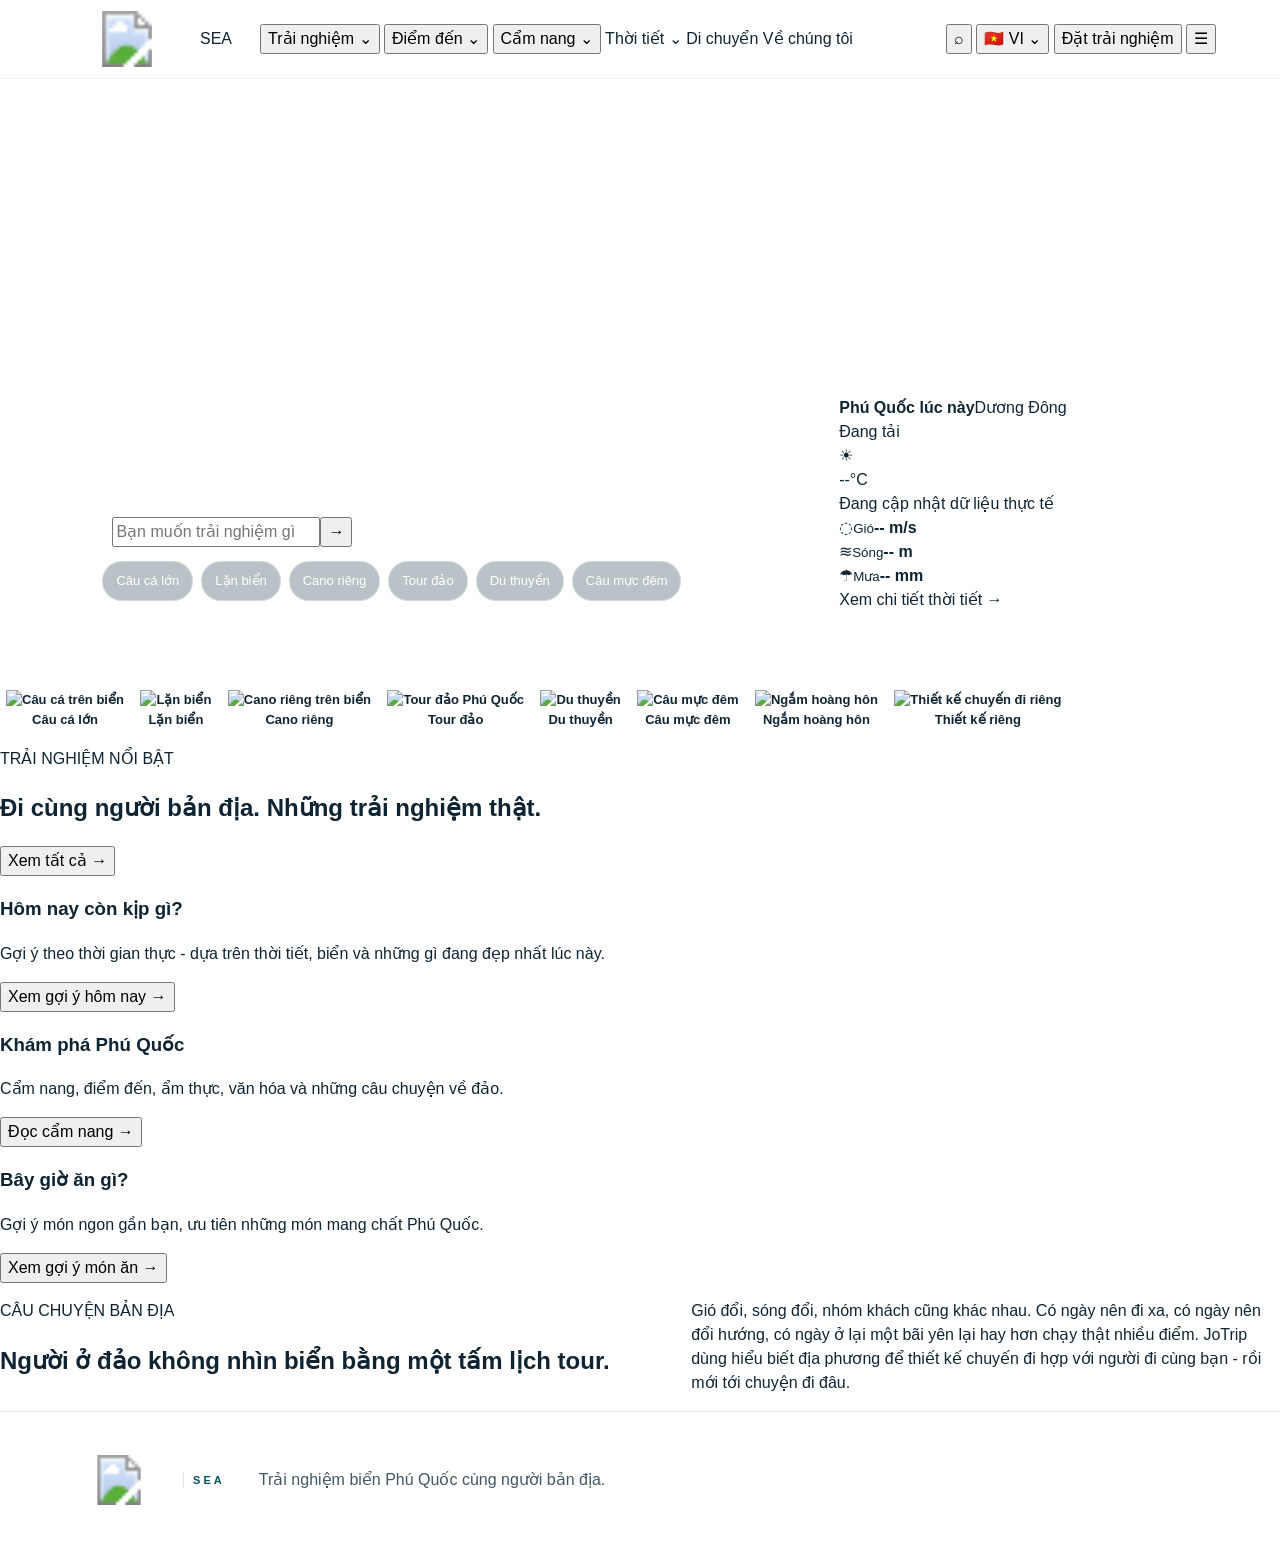
==== commit 317bd66c: "Match approved JoTrip Sea visual composition" ====
--- a/index.html
+++ b/index.html
@@ -2,211 +2,94 @@
 <html lang="vi">
 <head>
   <meta charset="utf-8" />
-  <meta name="viewport" content="width=device-width,initial-scale=1" />
-  <meta name="theme-color" content="#f5fbfc" />
+  <meta name="viewport" content="width=device-width,initial-scale=1,viewport-fit=cover" />
+  <meta name="theme-color" content="#f6fbff" />
   <meta name="description" content="JoTrip Sea - trải nghiệm biển Phú Quốc cùng người bản địa." />
   <title>JoTrip Sea - Đi biển cùng người bản địa</title>
+  <link rel="preconnect" href="https://images.pexels.com" />
   <link rel="preconnect" href="https://images.unsplash.com" />
-  <link rel="preconnect" href="https://images.pexels.com" />
   <link rel="stylesheet" href="styles.css" />
 </head>
 <body>
   <header class="site-header" id="top">
-    <a class="brand" href="#top" aria-label="JoTrip Sea">
-      <img src="assets/jotrip-logo.png" alt="JoTrip" />
-      <span class="brand-sea">SEA</span>
+    <a class="brand" href="#top" aria-label="JoTrip Sea - Trang chủ">
+      <img src="assets/jotrip-logo-clean.svg" alt="JoTrip" />
+      <span>SEA</span>
     </a>
-    <nav class="desktop-nav" aria-label="Điều hướng chính">
-      <a href="#experiences">Trải nghiệm</a>
-      <a href="#local-story">Câu chuyện biển</a>
-      <a href="#choose">Chọn chuyến</a>
-      <a href="#about">Về JoTrip</a>
+    <nav class="main-nav" aria-label="Điều hướng chính">
+      <button class="nav-item" type="button" data-nav="experiences">Trải nghiệm <span>⌄</span></button>
+      <button class="nav-item" type="button" data-nav="destinations">Điểm đến <span>⌄</span></button>
+      <button class="nav-item" type="button" data-nav="guide">Cẩm nang <span>⌄</span></button>
+      <a class="nav-item" href="#weather">Thời tiết <span>⌄</span></a>
+      <a class="nav-item" href="#local">Di chuyển</a>
+      <a class="nav-item" href="#about">Về chúng tôi</a>
     </nav>
-    <div class="header-actions">
-      <button class="lang-btn" type="button" aria-label="Ngôn ngữ">VI</button>
-      <button class="primary-btn compact" type="button" data-open-request>Đặt trải nghiệm</button>
-      <button class="menu-btn" type="button" aria-expanded="false" aria-controls="mobile-menu">☰</button>
+    <div class="header-tools">
+      <button class="round-tool" type="button" aria-label="Tìm kiếm" data-focus-search>⌕</button>
+      <button class="language" type="button" aria-label="Ngôn ngữ">🇻🇳 <span>VI</span> ⌄</button>
+      <button class="book-btn" type="button" data-open-request>Đặt trải nghiệm</button>
+      <button class="mobile-menu-btn" type="button" aria-label="Mở menu" aria-expanded="false">☰</button>
+    </div>
+    <div class="mega-menu" id="menu-experiences" hidden>
+      <button data-filter="fishing">Câu cá lớn</button><button data-filter="snorkeling">Lặn biển</button><button data-filter="private">Cano riêng</button><button data-filter="islands">Tour 3 - 4 đảo</button><button data-filter="yacht">Du thuyền</button><button data-filter="squid">Câu mực đêm</button>
+    </div>
+    <div class="mega-menu" id="menu-destinations" hidden>
+      <a href="#experiences">Nam đảo - An Thới</a><a href="#local">Dương Đông</a><a href="#local">Hòn Thơm & cụm đảo phía Nam</a>
+    </div>
+    <div class="mega-menu" id="menu-guide" hidden>
+      <a href="#local">Đi biển theo mùa</a><a href="#local">Đi với trẻ nhỏ</a><a href="#local">Chọn private hay đi ghép</a>
     </div>
   </header>
 
-  <div id="mobile-menu" class="mobile-menu" hidden>
-    <a href="#experiences">Trải nghiệm</a>
-    <a href="#local-story">Câu chuyện biển</a>
-    <a href="#choose">Chọn chuyến</a>
-    <a href="#about">Về JoTrip</a>
-  </div>
-
   <main>
     <section class="hero" aria-labelledby="hero-title">
-      <div class="hero-overlay"></div>
+      <div class="hero-media" aria-hidden="true"></div><div class="hero-left-fade" aria-hidden="true"></div>
       <div class="hero-content">
-        <p class="eyebrow light">PHÚ QUỐC · BIỂN · NGƯỜI BẢN ĐỊA</p>
+        <p class="hero-kicker">PHÚ QUỐC</p>
         <h1 id="hero-title">Đi biển cùng<br />người bản địa.</h1>
-        <p class="hero-copy">Không bắt đầu bằng một danh sách tour. Bắt đầu bằng việc bạn muốn một ngày trên biển như thế nào.</p>
-
-        <div class="hero-search" role="search">
-          <span class="search-icon">⌕</span>
-          <input id="experience-search" type="search" placeholder="Bạn muốn câu cá, lặn biển hay một ngày riêng?" aria-label="Tìm trải nghiệm" />
-          <button class="search-submit" type="button" aria-label="Tìm">→</button>
-        </div>
-
-        <div class="hero-chips" aria-label="Gợi ý nhanh">
-          <button type="button" data-filter="fishing">Câu cá lớn</button>
-          <button type="button" data-filter="snorkeling">Lặn biển</button>
-          <button type="button" data-filter="private">Cano riêng</button>
-          <button type="button" data-filter="island">Tour đảo</button>
-          <button type="button" data-filter="sunset">Hoàng hôn</button>
+        <p class="hero-sub">Trải nghiệm thật, câu chuyện thật và những góc biển đẹp nhất của Phú Quốc - theo cách riêng của bạn.</p>
+        <div class="search-box" role="search"><span aria-hidden="true">⌕</span><input id="experience-search" type="search" placeholder="Bạn muốn trải nghiệm gì ở Phú Quốc?" aria-label="Tìm trải nghiệm" /><button type="button" class="search-go" aria-label="Tìm">→</button></div>
+        <div class="hero-chips" aria-label="Gợi ý trải nghiệm">
+          <button type="button" data-filter="fishing">Câu cá lớn</button><button type="button" data-filter="snorkeling">Lặn biển</button><button type="button" data-filter="private">Cano riêng</button><button type="button" data-filter="islands">Tour đảo</button><button type="button" data-filter="yacht">Du thuyền</button><button type="button" data-filter="squid">Câu mực đêm</button>
         </div>
       </div>
-
-      <aside class="hero-card" aria-label="Chọn nhanh trải nghiệm">
-        <p class="eyebrow">CHỌN NHANH</p>
-        <h2>Hôm nay bạn muốn biển theo cách nào?</h2>
-        <button type="button" data-jump="private">Một ngày riêng tư, linh hoạt <span>→</span></button>
-        <button type="button" data-jump="fishing">Ra xa bờ, tập trung vào câu cá <span>→</span></button>
-        <button type="button" data-jump="snorkeling">Xuống nước, ngắm thế giới bên dưới <span>→</span></button>
-        <p class="microcopy">JoTrip sẽ kiểm tra lịch và điều kiện phù hợp trước khi xác nhận.</p>
+      <aside class="weather-card" id="weather" aria-live="polite">
+        <div class="weather-head"><div><strong>Phú Quốc lúc này</strong><span>Dương Đông</span></div><span class="weather-status" id="weather-status">Đang tải</span></div>
+        <div class="weather-main"><div class="weather-icon" id="weather-icon">☀︎</div><div><div class="temp"><span id="temperature">--</span>°C</div><div class="condition" id="weather-condition">Đang cập nhật dữ liệu thực tế</div></div></div>
+        <div class="weather-metrics"><div><span>◌</span><small>Gió</small><strong id="wind">-- m/s</strong></div><div><span>≋</span><small>Sóng</small><strong id="wave">-- m</strong></div><div><span>☂</span><small>Mưa</small><strong id="rain">-- mm</strong></div></div>
+        <a class="weather-link" href="https://weather.openphuquoc.com/" target="_blank" rel="noopener">Xem chi tiết thời tiết <span>→</span></a>
       </aside>
     </section>
 
-    <section class="category-strip" aria-label="Danh mục trải nghiệm">
-      <button class="category" type="button" data-filter="fishing">
-        <span class="category-image"><img src="https://images.unsplash.com/photo-1634043270873-f2f830e5d4bf?auto=format&fit=crop&q=78&w=500" alt="Thuyền câu cá trên biển Phú Quốc" /></span>
-        <span>Câu cá lớn</span>
-      </button>
-      <button class="category" type="button" data-filter="snorkeling">
-        <span class="category-image"><img src="https://images.unsplash.com/photo-1687708167559-edc5ee364615?auto=format&fit=crop&q=78&w=500" alt="Lặn ngắm san hô tại Phú Quốc" /></span>
-        <span>Lặn biển</span>
-      </button>
-      <button class="category" type="button" data-filter="private">
-        <span class="category-image"><img src="https://images.pexels.com/photos/37571067/pexels-photo-37571067/free-photo-of-boats-on-turquoise-waters-in-phu-quoc-vietnam.jpeg?auto=compress&cs=tinysrgb&w=500" alt="Thuyền trên làn nước xanh Phú Quốc" /></span>
-        <span>Cano riêng</span>
-      </button>
-      <button class="category" type="button" data-filter="island">
-        <span class="category-image"><img src="https://images.pexels.com/photos/37045534/pexels-photo-37045534/free-photo-of-vista-aerea-de-una-estructura-flotante-cerca-de-una-isla-tropical.jpeg?auto=compress&cs=tinysrgb&w=500" alt="Biển đảo Phú Quốc nhìn từ trên cao" /></span>
-        <span>Tour đảo</span>
-      </button>
-      <button class="category" type="button" data-filter="sunset">
-        <span class="category-image"><img src="https://images.pexels.com/photos/37571062/pexels-photo-37571062/free-photo-of-beautiful-sunset-over-phu-quoc-sea.jpeg?auto=compress&cs=tinysrgb&w=500" alt="Hoàng hôn trên biển Phú Quốc" /></span>
-        <span>Hoàng hôn</span>
-      </button>
-      <button class="category" type="button" data-filter="night">
-        <span class="category-image night-orb"><span>✦</span></span>
-        <span>Câu mực đêm</span>
-      </button>
+    <section class="category-rail" aria-label="Nhóm trải nghiệm">
+      <button class="category" type="button" data-filter="fishing"><span class="cat-photo"><img src="https://images.unsplash.com/photo-1634043270873-f2f830e5d4bf?auto=format&fit=crop&q=82&w=500" alt="Câu cá trên biển" /></span><span>Câu cá lớn</span></button>
+      <button class="category" type="button" data-filter="snorkeling"><span class="cat-photo"><img src="https://images.unsplash.com/photo-1687708167559-edc5ee364615?auto=format&fit=crop&q=82&w=500" alt="Lặn biển" /></span><span>Lặn biển</span></button>
+      <button class="category" type="button" data-filter="private"><span class="cat-photo"><img src="https://images.pexels.com/photos/37571067/pexels-photo-37571067/free-photo-of-boats-on-turquoise-waters-in-phu-quoc-vietnam.jpeg?auto=compress&cs=tinysrgb&w=500" alt="Cano riêng trên biển" /></span><span>Cano riêng</span></button>
+      <button class="category" type="button" data-filter="islands"><span class="cat-photo"><img src="https://images.pexels.com/photos/37045534/pexels-photo-37045534/free-photo-of-vista-aerea-de-una-estructura-flotante-cerca-de-una-isla-tropical.jpeg?auto=compress&cs=tinysrgb&w=500" alt="Tour đảo Phú Quốc" /></span><span>Tour đảo</span></button>
+      <button class="category" type="button" data-filter="yacht"><span class="cat-photo"><img src="https://images.unsplash.com/photo-1567899378494-47b22a2ae96a?auto=format&fit=crop&q=82&w=500" alt="Du thuyền" /></span><span>Du thuyền</span></button>
+      <button class="category" type="button" data-filter="squid"><span class="cat-photo"><img src="https://images.unsplash.com/photo-1517825738774-7de9363ef735?auto=format&fit=crop&q=82&w=500" alt="Câu mực đêm" /></span><span>Câu mực đêm</span></button>
+      <button class="category" type="button" data-filter="sunset"><span class="cat-photo"><img src="https://images.pexels.com/photos/37571062/pexels-photo-37571062/free-photo-of-beautiful-sunset-over-phu-quoc-sea.jpeg?auto=compress&cs=tinysrgb&w=500" alt="Ngắm hoàng hôn" /></span><span>Ngắm hoàng hôn</span></button>
+      <button class="category" type="button" data-open-request><span class="cat-photo"><img src="https://images.unsplash.com/photo-1500530855697-b586d89ba3ee?auto=format&fit=crop&q=82&w=500" alt="Thiết kế chuyến đi riêng" /></span><span>Thiết kế riêng</span></button>
     </section>
 
-    <section class="section experiences" id="experiences">
-      <div class="section-heading">
-        <div>
-          <p class="eyebrow">TRẢI NGHIỆM NỔI BẬT</p>
-          <h2>Chọn một chuyến biển thật sự hợp với bạn.</h2>
-        </div>
-        <button class="text-btn" type="button" data-clear-filter>Xem tất cả <span>→</span></button>
-      </div>
-      <div class="experience-grid" id="experience-grid"></div>
-      <p class="empty-state" id="empty-state" hidden>Chưa thấy trải nghiệm phù hợp. Thử một từ khóa khác hoặc xem tất cả.</p>
+    <section class="featured" id="experiences">
+      <div class="section-title-row"><div><p class="section-kicker">TRẢI NGHIỆM NỔI BẬT</p><h2>Đi cùng người bản địa. Những trải nghiệm thật.</h2></div><button class="view-all" type="button" data-clear-filter>Xem tất cả <span>→</span></button></div>
+      <div class="tour-strip" id="tour-strip"></div><p class="empty-state" id="empty-state" hidden>Chưa thấy chuyến phù hợp với từ khóa này.</p>
     </section>
 
-    <section class="local-story section" id="local-story">
-      <div class="story-image" role="img" aria-label="Biển Phú Quốc"></div>
-      <div class="story-copy">
-        <p class="eyebrow">CÂU CHUYỆN BẢN ĐỊA</p>
-        <h2>Một chuyến biển không chỉ là chọn đảo.</h2>
-        <p>Người địa phương nhìn gió, mặt nước, thời gian rời bến và nhóm khách trước khi chốt hành trình. Có ngày nên đi xa. Có ngày nên đổi hướng. Có ngày chỉ cần một bãi yên và đủ thời gian ở lại.</p>
-        <p>JoTrip không cố nhồi nhiều điểm nhất vào một ngày. Tụi mình bắt đầu từ điều bạn thật sự muốn làm trên biển, rồi mới thiết kế chuyến đi.</p>
-        <button class="secondary-btn" type="button" data-open-request>Kể JoTrip nghe chuyến đi bạn muốn <span>→</span></button>
-      </div>
+    <section class="promo-grid" id="local">
+      <article class="promo promo-today"><div class="promo-shade"></div><div class="promo-copy"><h3>Hôm nay còn kịp gì?</h3><p>Gợi ý theo thời gian thực - dựa trên thời tiết, biển và những gì đang đẹp nhất lúc này.</p><button type="button" data-open-request>Xem gợi ý hôm nay <span>→</span></button></div></article>
+      <article class="promo promo-guide"><div class="promo-shade"></div><div class="promo-copy"><h3>Khám phá Phú Quốc</h3><p>Cẩm nang, điểm đến, ẩm thực, văn hóa và những câu chuyện về đảo.</p><button type="button" data-open-guide>Đọc cẩm nang <span>→</span></button></div></article>
+      <article class="promo promo-food"><div class="promo-shade"></div><div class="promo-copy"><h3>Bây giờ ăn gì?</h3><p>Gợi ý món ngon gần bạn, ưu tiên những món mang chất Phú Quốc.</p><button type="button" data-open-guide>Xem gợi ý món ăn <span>→</span></button></div></article>
     </section>
 
-    <section class="section choose-section" id="choose">
-      <div class="section-heading">
-        <div>
-          <p class="eyebrow">CHỌN THEO NHỊP CỦA BẠN</p>
-          <h2>Không phải ai cũng muốn một ngày trên biển giống nhau.</h2>
-        </div>
-      </div>
-      <div class="mood-grid">
-        <article class="mood mood-private">
-          <div>
-            <span class="mood-kicker">RIÊNG TƯ</span>
-            <h3>Một chiếc cano. Một ngày theo ý bạn.</h3>
-            <p>Linh hoạt nhịp đi, thời gian dừng và cách bạn muốn tận hưởng biển.</p>
-            <button type="button" data-jump="private">Xem Cano riêng →</button>
-          </div>
-        </article>
-        <article class="mood mood-underwater">
-          <div>
-            <span class="mood-kicker">DƯỚI MẶT NƯỚC</span>
-            <h3>Đi xuống để thấy một Phú Quốc khác.</h3>
-            <p>Ưu tiên trải nghiệm dưới nước thay vì chạy thật nhiều điểm.</p>
-            <button type="button" data-jump="snorkeling">Xem Lặn biển →</button>
-          </div>
-        </article>
-        <article class="mood mood-sunset">
-          <div>
-            <span class="mood-kicker">CHIỀU MUỘN</span>
-            <h3>Ở lại với biển cho tới khi trời dịu xuống.</h3>
-            <p>Ít lịch trình hơn, nhiều thời gian hơn cho khoảnh khắc cuối ngày.</p>
-            <button type="button" data-jump="sunset">Xem Hoàng hôn →</button>
-          </div>
-        </article>
-      </div>
-    </section>
-
-    <section class="request-band" id="about">
-      <div>
-        <p class="eyebrow light">JOTRIP SEA</p>
-        <h2>Bạn không cần biết tên tour.</h2>
-        <p>Chỉ cần nói nhóm của bạn có bao nhiêu người, thích gì và muốn một ngày như thế nào. Phần còn lại để JoTrip cùng bạn thiết kế.</p>
-      </div>
-      <button class="primary-btn large" type="button" data-open-request>Thiết kế chuyến đi <span>→</span></button>
-    </section>
+    <section class="local-story" id="about"><div><p class="section-kicker">CÂU CHUYỆN BẢN ĐỊA</p><h2>Người ở đảo không nhìn biển bằng một tấm lịch tour.</h2></div><p>Gió đổi, sóng đổi, nhóm khách cũng khác nhau. Có ngày nên đi xa, có ngày nên đổi hướng, có ngày ở lại một bãi yên lại hay hơn chạy thật nhiều điểm. JoTrip dùng hiểu biết địa phương để thiết kế chuyến đi hợp với người đi cùng bạn - rồi mới tới chuyện đi đâu.</p></section>
   </main>
 
-  <footer class="site-footer">
-    <div class="footer-brand">
-      <img src="assets/jotrip-logo.png" alt="JoTrip" />
-      <span>SEA</span>
-    </div>
-    <p>Trải nghiệm biển Phú Quốc cùng người bản địa.</p>
-    <p class="source-note">Ảnh minh họa Phú Quốc từ Pexels và Unsplash, dùng theo giấy phép tương ứng. Không hiển thị giá hay tình trạng chỗ khi chưa được xác nhận.</p>
-  </footer>
+  <footer class="site-footer"><div class="footer-brand"><img src="assets/jotrip-logo-clean.svg" alt="JoTrip" /><span>SEA</span></div><p>Trải nghiệm biển Phú Quốc cùng người bản địa.</p></footer>
 
-  <dialog class="request-dialog" id="request-dialog">
-    <form method="dialog" class="request-shell" id="request-form">
-      <button class="dialog-close" value="cancel" aria-label="Đóng">×</button>
-      <p class="eyebrow">CHECK AVAILABILITY</p>
-      <h2>Cho JoTrip biết chuyến đi bạn đang nghĩ tới.</h2>
-      <div class="form-grid">
-        <label>Trải nghiệm
-          <select id="request-experience" name="experience">
-            <option value="">Chưa chắc - cần JoTrip gợi ý</option>
-          </select>
-        </label>
-        <label>Ngày dự kiến
-          <input name="date" type="date" />
-        </label>
-        <label>Số khách
-          <input name="pax" type="number" min="1" inputmode="numeric" placeholder="Ví dụ: 4" />
-        </label>
-        <label>Cách đi
-          <select name="style">
-            <option>Chưa chắc</option>
-            <option>Muốn riêng tư</option>
-            <option>Có thể đi ghép</option>
-          </select>
-        </label>
-        <label class="full">Bạn muốn điều gì nhất trong ngày đó?
-          <textarea name="note" rows="4" placeholder="Ví dụ: gia đình có trẻ nhỏ, muốn bơi nhiều, không muốn chạy quá nhiều điểm..."></textarea>
-        </label>
-      </div>
-      <p class="form-note">Form này chỉ ghi nhận yêu cầu. JoTrip chỉ xác nhận sau khi kiểm tra lịch vận hành và điều kiện phù hợp.</p>
-      <button class="primary-btn full-width" type="submit" value="default">Gửi yêu cầu <span>→</span></button>
-      <p id="request-feedback" class="request-feedback" role="status"></p>
-    </form>
-  </dialog>
-
+  <dialog class="request-dialog" id="request-dialog"><form method="dialog" class="request-shell" id="request-form"><button class="dialog-close" value="cancel" aria-label="Đóng">×</button><p class="section-kicker">CHECK AVAILABILITY</p><h2>Cho JoTrip biết chuyến biển bạn đang nghĩ tới.</h2><div class="request-grid"><label>Trải nghiệm<select id="request-experience" name="experience"><option value="">Cần JoTrip gợi ý</option></select></label><label>Ngày dự kiến<input name="date" type="date" /></label><label>Số khách<input name="pax" type="number" min="1" placeholder="Ví dụ: 4" /></label><label>Kiểu đi<select name="style"><option>Chưa chắc</option><option>Private</option><option>Đi ghép</option></select></label><label class="full">Điều bạn quan tâm nhất<textarea name="note" rows="4" placeholder="Ví dụ: có trẻ nhỏ, thích bơi nhiều, muốn câu cá, muốn ít di chuyển..."></textarea></label></div><button class="submit-request" type="submit">Gửi yêu cầu <span>→</span></button><p class="request-feedback" id="request-feedback" role="status"></p></form></dialog>
+  <dialog class="tour-dialog" id="tour-dialog"><article class="tour-detail-shell"><button class="dialog-close" type="button" data-close-tour aria-label="Đóng">×</button><div id="tour-detail-content"></div></article></dialog>
   <script src="app.js"></script>
 </body>
 </html>
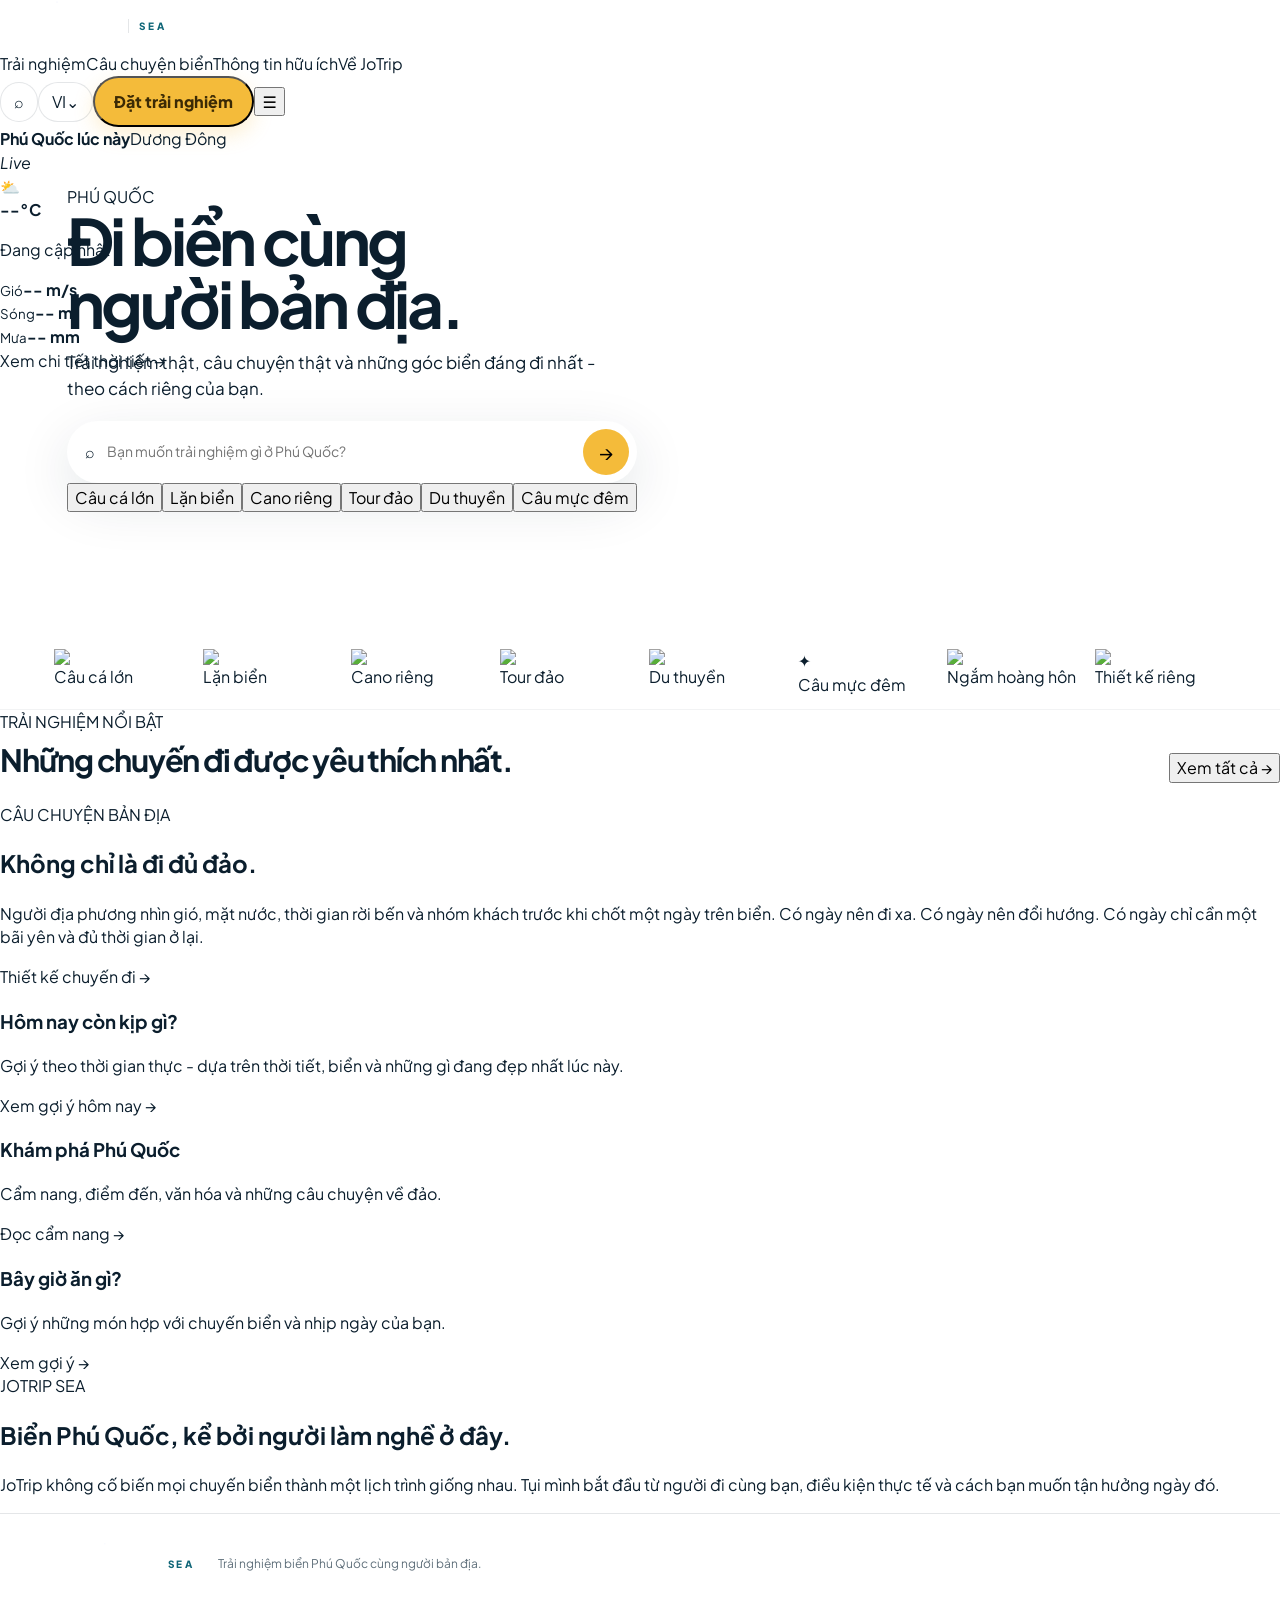
==== commit 00b667ec: "Align homepage to approved JoTrip Sea visual and tour information depth" ====
--- a/index.html
+++ b/index.html
@@ -1,95 +1 @@
-<!doctype html>
-<html lang="vi">
-<head>
-  <meta charset="utf-8" />
-  <meta name="viewport" content="width=device-width,initial-scale=1,viewport-fit=cover" />
-  <meta name="theme-color" content="#f6fbff" />
-  <meta name="description" content="JoTrip Sea - trải nghiệm biển Phú Quốc cùng người bản địa." />
-  <title>JoTrip Sea - Đi biển cùng người bản địa</title>
-  <link rel="preconnect" href="https://images.pexels.com" />
-  <link rel="preconnect" href="https://images.unsplash.com" />
-  <link rel="stylesheet" href="styles.css" />
-</head>
-<body>
-  <header class="site-header" id="top">
-    <a class="brand" href="#top" aria-label="JoTrip Sea - Trang chủ">
-      <img src="assets/jotrip-logo-clean.svg" alt="JoTrip" />
-      <span>SEA</span>
-    </a>
-    <nav class="main-nav" aria-label="Điều hướng chính">
-      <button class="nav-item" type="button" data-nav="experiences">Trải nghiệm <span>⌄</span></button>
-      <button class="nav-item" type="button" data-nav="destinations">Điểm đến <span>⌄</span></button>
-      <button class="nav-item" type="button" data-nav="guide">Cẩm nang <span>⌄</span></button>
-      <a class="nav-item" href="#weather">Thời tiết <span>⌄</span></a>
-      <a class="nav-item" href="#local">Di chuyển</a>
-      <a class="nav-item" href="#about">Về chúng tôi</a>
-    </nav>
-    <div class="header-tools">
-      <button class="round-tool" type="button" aria-label="Tìm kiếm" data-focus-search>⌕</button>
-      <button class="language" type="button" aria-label="Ngôn ngữ">🇻🇳 <span>VI</span> ⌄</button>
-      <button class="book-btn" type="button" data-open-request>Đặt trải nghiệm</button>
-      <button class="mobile-menu-btn" type="button" aria-label="Mở menu" aria-expanded="false">☰</button>
-    </div>
-    <div class="mega-menu" id="menu-experiences" hidden>
-      <button data-filter="fishing">Câu cá lớn</button><button data-filter="snorkeling">Lặn biển</button><button data-filter="private">Cano riêng</button><button data-filter="islands">Tour 3 - 4 đảo</button><button data-filter="yacht">Du thuyền</button><button data-filter="squid">Câu mực đêm</button>
-    </div>
-    <div class="mega-menu" id="menu-destinations" hidden>
-      <a href="#experiences">Nam đảo - An Thới</a><a href="#local">Dương Đông</a><a href="#local">Hòn Thơm & cụm đảo phía Nam</a>
-    </div>
-    <div class="mega-menu" id="menu-guide" hidden>
-      <a href="#local">Đi biển theo mùa</a><a href="#local">Đi với trẻ nhỏ</a><a href="#local">Chọn private hay đi ghép</a>
-    </div>
-  </header>
-
-  <main>
-    <section class="hero" aria-labelledby="hero-title">
-      <div class="hero-media" aria-hidden="true"></div><div class="hero-left-fade" aria-hidden="true"></div>
-      <div class="hero-content">
-        <p class="hero-kicker">PHÚ QUỐC</p>
-        <h1 id="hero-title">Đi biển cùng<br />người bản địa.</h1>
-        <p class="hero-sub">Trải nghiệm thật, câu chuyện thật và những góc biển đẹp nhất của Phú Quốc - theo cách riêng của bạn.</p>
-        <div class="search-box" role="search"><span aria-hidden="true">⌕</span><input id="experience-search" type="search" placeholder="Bạn muốn trải nghiệm gì ở Phú Quốc?" aria-label="Tìm trải nghiệm" /><button type="button" class="search-go" aria-label="Tìm">→</button></div>
-        <div class="hero-chips" aria-label="Gợi ý trải nghiệm">
-          <button type="button" data-filter="fishing">Câu cá lớn</button><button type="button" data-filter="snorkeling">Lặn biển</button><button type="button" data-filter="private">Cano riêng</button><button type="button" data-filter="islands">Tour đảo</button><button type="button" data-filter="yacht">Du thuyền</button><button type="button" data-filter="squid">Câu mực đêm</button>
-        </div>
-      </div>
-      <aside class="weather-card" id="weather" aria-live="polite">
-        <div class="weather-head"><div><strong>Phú Quốc lúc này</strong><span>Dương Đông</span></div><span class="weather-status" id="weather-status">Đang tải</span></div>
-        <div class="weather-main"><div class="weather-icon" id="weather-icon">☀︎</div><div><div class="temp"><span id="temperature">--</span>°C</div><div class="condition" id="weather-condition">Đang cập nhật dữ liệu thực tế</div></div></div>
-        <div class="weather-metrics"><div><span>◌</span><small>Gió</small><strong id="wind">-- m/s</strong></div><div><span>≋</span><small>Sóng</small><strong id="wave">-- m</strong></div><div><span>☂</span><small>Mưa</small><strong id="rain">-- mm</strong></div></div>
-        <a class="weather-link" href="https://weather.openphuquoc.com/" target="_blank" rel="noopener">Xem chi tiết thời tiết <span>→</span></a>
-      </aside>
-    </section>
-
-    <section class="category-rail" aria-label="Nhóm trải nghiệm">
-      <button class="category" type="button" data-filter="fishing"><span class="cat-photo"><img src="https://images.unsplash.com/photo-1634043270873-f2f830e5d4bf?auto=format&fit=crop&q=82&w=500" alt="Câu cá trên biển" /></span><span>Câu cá lớn</span></button>
-      <button class="category" type="button" data-filter="snorkeling"><span class="cat-photo"><img src="https://images.unsplash.com/photo-1687708167559-edc5ee364615?auto=format&fit=crop&q=82&w=500" alt="Lặn biển" /></span><span>Lặn biển</span></button>
-      <button class="category" type="button" data-filter="private"><span class="cat-photo"><img src="https://images.pexels.com/photos/37571067/pexels-photo-37571067/free-photo-of-boats-on-turquoise-waters-in-phu-quoc-vietnam.jpeg?auto=compress&cs=tinysrgb&w=500" alt="Cano riêng trên biển" /></span><span>Cano riêng</span></button>
-      <button class="category" type="button" data-filter="islands"><span class="cat-photo"><img src="https://images.pexels.com/photos/37045534/pexels-photo-37045534/free-photo-of-vista-aerea-de-una-estructura-flotante-cerca-de-una-isla-tropical.jpeg?auto=compress&cs=tinysrgb&w=500" alt="Tour đảo Phú Quốc" /></span><span>Tour đảo</span></button>
-      <button class="category" type="button" data-filter="yacht"><span class="cat-photo"><img src="https://images.unsplash.com/photo-1567899378494-47b22a2ae96a?auto=format&fit=crop&q=82&w=500" alt="Du thuyền" /></span><span>Du thuyền</span></button>
-      <button class="category" type="button" data-filter="squid"><span class="cat-photo"><img src="https://images.unsplash.com/photo-1517825738774-7de9363ef735?auto=format&fit=crop&q=82&w=500" alt="Câu mực đêm" /></span><span>Câu mực đêm</span></button>
-      <button class="category" type="button" data-filter="sunset"><span class="cat-photo"><img src="https://images.pexels.com/photos/37571062/pexels-photo-37571062/free-photo-of-beautiful-sunset-over-phu-quoc-sea.jpeg?auto=compress&cs=tinysrgb&w=500" alt="Ngắm hoàng hôn" /></span><span>Ngắm hoàng hôn</span></button>
-      <button class="category" type="button" data-open-request><span class="cat-photo"><img src="https://images.unsplash.com/photo-1500530855697-b586d89ba3ee?auto=format&fit=crop&q=82&w=500" alt="Thiết kế chuyến đi riêng" /></span><span>Thiết kế riêng</span></button>
-    </section>
-
-    <section class="featured" id="experiences">
-      <div class="section-title-row"><div><p class="section-kicker">TRẢI NGHIỆM NỔI BẬT</p><h2>Đi cùng người bản địa. Những trải nghiệm thật.</h2></div><button class="view-all" type="button" data-clear-filter>Xem tất cả <span>→</span></button></div>
-      <div class="tour-strip" id="tour-strip"></div><p class="empty-state" id="empty-state" hidden>Chưa thấy chuyến phù hợp với từ khóa này.</p>
-    </section>
-
-    <section class="promo-grid" id="local">
-      <article class="promo promo-today"><div class="promo-shade"></div><div class="promo-copy"><h3>Hôm nay còn kịp gì?</h3><p>Gợi ý theo thời gian thực - dựa trên thời tiết, biển và những gì đang đẹp nhất lúc này.</p><button type="button" data-open-request>Xem gợi ý hôm nay <span>→</span></button></div></article>
-      <article class="promo promo-guide"><div class="promo-shade"></div><div class="promo-copy"><h3>Khám phá Phú Quốc</h3><p>Cẩm nang, điểm đến, ẩm thực, văn hóa và những câu chuyện về đảo.</p><button type="button" data-open-guide>Đọc cẩm nang <span>→</span></button></div></article>
-      <article class="promo promo-food"><div class="promo-shade"></div><div class="promo-copy"><h3>Bây giờ ăn gì?</h3><p>Gợi ý món ngon gần bạn, ưu tiên những món mang chất Phú Quốc.</p><button type="button" data-open-guide>Xem gợi ý món ăn <span>→</span></button></div></article>
-    </section>
-
-    <section class="local-story" id="about"><div><p class="section-kicker">CÂU CHUYỆN BẢN ĐỊA</p><h2>Người ở đảo không nhìn biển bằng một tấm lịch tour.</h2></div><p>Gió đổi, sóng đổi, nhóm khách cũng khác nhau. Có ngày nên đi xa, có ngày nên đổi hướng, có ngày ở lại một bãi yên lại hay hơn chạy thật nhiều điểm. JoTrip dùng hiểu biết địa phương để thiết kế chuyến đi hợp với người đi cùng bạn - rồi mới tới chuyện đi đâu.</p></section>
-  </main>
-
-  <footer class="site-footer"><div class="footer-brand"><img src="assets/jotrip-logo-clean.svg" alt="JoTrip" /><span>SEA</span></div><p>Trải nghiệm biển Phú Quốc cùng người bản địa.</p></footer>
-
-  <dialog class="request-dialog" id="request-dialog"><form method="dialog" class="request-shell" id="request-form"><button class="dialog-close" value="cancel" aria-label="Đóng">×</button><p class="section-kicker">CHECK AVAILABILITY</p><h2>Cho JoTrip biết chuyến biển bạn đang nghĩ tới.</h2><div class="request-grid"><label>Trải nghiệm<select id="request-experience" name="experience"><option value="">Cần JoTrip gợi ý</option></select></label><label>Ngày dự kiến<input name="date" type="date" /></label><label>Số khách<input name="pax" type="number" min="1" placeholder="Ví dụ: 4" /></label><label>Kiểu đi<select name="style"><option>Chưa chắc</option><option>Private</option><option>Đi ghép</option></select></label><label class="full">Điều bạn quan tâm nhất<textarea name="note" rows="4" placeholder="Ví dụ: có trẻ nhỏ, thích bơi nhiều, muốn câu cá, muốn ít di chuyển..."></textarea></label></div><button class="submit-request" type="submit">Gửi yêu cầu <span>→</span></button><p class="request-feedback" id="request-feedback" role="status"></p></form></dialog>
-  <dialog class="tour-dialog" id="tour-dialog"><article class="tour-detail-shell"><button class="dialog-close" type="button" data-close-tour aria-label="Đóng">×</button><div id="tour-detail-content"></div></article></dialog>
-  <script src="app.js"></script>
-</body>
-</html>
+<!doctype html><html lang="vi"><head><meta charset="utf-8"><meta name="viewport" content="width=device-width,initial-scale=1"><meta name="theme-color" content="#f7fbfb"><title>JoTrip Sea - Trải nghiệm biển Phú Quốc</title><meta name="description" content="JoTrip Sea - trải nghiệm biển Phú Quốc cùng người bản địa."><link rel="preconnect" href="https://fonts.googleapis.com"><link rel="preconnect" href="https://fonts.gstatic.com" crossorigin><link href="https://fonts.googleapis.com/css2?family=Manrope:wght@400;500;600;700;800&family=Newsreader:opsz,wght@6..72,500;6..72,600&display=swap" rel="stylesheet"><link rel="stylesheet" href="styles.css"></head><body><header class="topbar"><a class="brand" href="./"><img src="assets/jotrip-logo.png" alt="JoTrip"><span>SEA</span></a><nav><a href="#experiences">Trải nghiệm</a><a href="#story">Câu chuyện biển</a><a href="#guide">Thông tin hữu ích</a><a href="#about">Về JoTrip</a></nav><div class="top-actions"><button class="icon-btn">⌕</button><button class="lang">VI⌄</button><button class="cta" data-open-request>Đặt trải nghiệm</button><button class="mobile-menu-btn" aria-expanded="false">☰</button></div></header><main><section class="hero"><div class="hero-shade"></div><div class="hero-copy"><div class="eyebrow">PHÚ QUỐC</div><h1>Đi biển cùng<br>người bản địa.</h1><p>Trải nghiệm thật, câu chuyện thật và những góc biển đáng đi nhất - theo cách riêng của bạn.</p><div class="searchbar"><span>⌕</span><input id="experience-search" placeholder="Bạn muốn trải nghiệm gì ở Phú Quốc?"><button class="search-go">→</button></div><div class="chips"><button data-filter="fishing">Câu cá lớn</button><button data-filter="snorkeling">Lặn biển</button><button data-filter="private">Cano riêng</button><button data-filter="islands">Tour đảo</button><button data-filter="yacht">Du thuyền</button><button data-filter="squid">Câu mực đêm</button></div></div><aside class="weather-card"><div class="weather-head"><div><strong>Phú Quốc lúc này</strong><span>Dương Đông</span></div><em id="weather-status">Live</em></div><div class="weather-main"><div id="weather-icon" class="weather-icon">⛅</div><div><b><span id="temperature">--</span>°C</b><p id="weather-condition">Đang cập nhật</p></div></div><div class="weather-row"><div><small>Gió</small><strong id="wind">-- m/s</strong></div><div><small>Sóng</small><strong id="wave">-- m</strong></div><div><small>Mưa</small><strong id="rain">-- mm</strong></div></div><a href="https://weather.openphuquoc.com/">Xem chi tiết thời tiết <span>→</span></a></aside></section><section class="category-strip" aria-label="Danh mục trải nghiệm"><a href="experiences/?tour=fishing"><img src="https://images.unsplash.com/photo-1634043270873-f2f830e5d4bf?auto=format&fit=crop&q=80&w=300"><span>Câu cá lớn</span></a><a href="experiences/?tour=snorkeling"><img src="https://images.unsplash.com/photo-1687708167559-edc5ee364615?auto=format&fit=crop&q=80&w=300"><span>Lặn biển</span></a><a href="experiences/?tour=private"><img src="https://images.pexels.com/photos/37571067/pexels-photo-37571067/free-photo-of-boats-on-turquoise-waters-in-phu-quoc-vietnam.jpeg?auto=compress&cs=tinysrgb&w=300"><span>Cano riêng</span></a><a href="experiences/?tour=islands"><img src="https://images.pexels.com/photos/37045534/pexels-photo-37045534/free-photo-of-vista-aerea-de-una-estructura-flotante-cerca-de-una-isla-tropical.jpeg?auto=compress&cs=tinysrgb&w=300"><span>Tour đảo</span></a><a href="experiences/?tour=yacht"><img src="https://images.pexels.com/photos/37571062/pexels-photo-37571062/free-photo-of-beautiful-sunset-over-phu-quoc-sea.jpeg?auto=compress&cs=tinysrgb&w=300"><span>Du thuyền</span></a><a href="experiences/?tour=squid"><div class="night-thumb">✦</div><span>Câu mực đêm</span></a><a href="experiences/?tour=sunset"><img src="https://images.pexels.com/photos/37571062/pexels-photo-37571062/free-photo-of-beautiful-sunset-over-phu-quoc-sea.jpeg?auto=compress&cs=tinysrgb&w=300"><span>Ngắm hoàng hôn</span></a><a href="experiences/?tour=private"><img src="https://images.unsplash.com/photo-1500530855697-b586d89ba3ee?auto=format&fit=crop&q=80&w=300"><span>Thiết kế riêng</span></a></section><section class="tour-section" id="experiences"><div class="section-head"><div><div class="eyebrow dark">TRẢI NGHIỆM NỔI BẬT</div><h2>Những chuyến đi được yêu thích nhất.</h2></div><button data-clear-filter>Xem tất cả →</button></div><div id="tour-strip" class="tour-strip"></div><p id="empty-state" hidden>Chưa thấy trải nghiệm phù hợp.</p></section><section class="story-band" id="story"><div class="story-image"></div><div class="story-copy"><div class="eyebrow dark">CÂU CHUYỆN BẢN ĐỊA</div><h2>Không chỉ là đi đủ đảo.</h2><p>Người địa phương nhìn gió, mặt nước, thời gian rời bến và nhóm khách trước khi chốt một ngày trên biển. Có ngày nên đi xa. Có ngày nên đổi hướng. Có ngày chỉ cần một bãi yên và đủ thời gian ở lại.</p><a href="experiences/?tour=private" class="dark-btn">Thiết kế chuyến đi →</a></div></section><section class="feature-grid" id="guide"><article class="feature sunset"><div><h3>Hôm nay còn kịp gì?</h3><p>Gợi ý theo thời gian thực - dựa trên thời tiết, biển và những gì đang đẹp nhất lúc này.</p><a href="https://openphuquoc.com">Xem gợi ý hôm nay →</a></div></article><article class="feature reef"><div><h3>Khám phá Phú Quốc</h3><p>Cẩm nang, điểm đến, văn hóa và những câu chuyện về đảo.</p><a href="https://openphuquoc.com">Đọc cẩm nang →</a></div></article><article class="feature food"><div><h3>Bây giờ ăn gì?</h3><p>Gợi ý những món hợp với chuyến biển và nhịp ngày của bạn.</p><a href="https://openphuquoc.com">Xem gợi ý →</a></div></article></section><section class="about" id="about"><div><div class="eyebrow dark">JOTRIP SEA</div><h2>Biển Phú Quốc, kể bởi người làm nghề ở đây.</h2></div><p>JoTrip không cố biến mọi chuyến biển thành một lịch trình giống nhau. Tụi mình bắt đầu từ người đi cùng bạn, điều kiện thực tế và cách bạn muốn tận hưởng ngày đó.</p></section></main><footer><div class="footer-brand"><img src="assets/jotrip-logo.png" alt="JoTrip"><span>SEA</span></div><p>Trải nghiệm biển Phú Quốc cùng người bản địa.</p></footer><dialog id="request-dialog"><form method="dialog" id="request-form"><button class="close" value="cancel">×</button><div class="eyebrow dark">CHECK AVAILABILITY</div><h2>Cho JoTrip biết chuyến đi bạn muốn.</h2><label>Trải nghiệm<select id="request-experience"></select></label><label>Ngày dự kiến<input type="date" name="date"></label><label>Số khách<input type="number" min="1" name="pax" placeholder="Ví dụ: 4"></label><label>Ghi chú<textarea rows="4" placeholder="Gia đình có trẻ nhỏ, muốn bơi nhiều, muốn private..."></textarea></label><button class="cta full" type="submit">Gửi yêu cầu →</button><p id="request-feedback"></p></form></dialog><script src="app.js"></script></body></html>
--- a/styles.css
+++ b/styles.css
@@ -1,239 +1,7 @@
-:root {
-  --ink: #0f2433;
-  --ink-soft: #415766;
-  --sea: #0f7388;
-  --sea-deep: #0b5166;
-  --sky: #eaf8fb;
-  --foam: #f7fbfb;
-  --sand: #fbf6ec;
-  --sun: #f6b945;
-  --line: rgba(15, 36, 51, .11);
-  --white: #fff;
-  --shadow: 0 18px 50px rgba(10, 50, 68, .12);
-  --radius-xl: 32px;
-  --radius-lg: 24px;
-  --radius-md: 18px;
-}
-
-* { box-sizing: border-box; }
-html { scroll-behavior: smooth; }
-body {
-  margin: 0;
-  font-family: Inter, ui-sans-serif, -apple-system, BlinkMacSystemFont, "Segoe UI", sans-serif;
-  color: var(--ink);
-  background: #fff;
-  line-height: 1.5;
-}
-button, input, select, textarea { font: inherit; }
-button { cursor: pointer; }
-img { display: block; max-width: 100%; }
-a { color: inherit; text-decoration: none; }
-
-.site-header {
-  position: sticky;
-  top: 0;
-  z-index: 30;
-  min-height: 78px;
-  display: grid;
-  grid-template-columns: auto 1fr auto;
-  align-items: center;
-  gap: 28px;
-  padding: 10px clamp(20px, 5vw, 78px);
-  background: rgba(255, 255, 255, .92);
-  backdrop-filter: blur(18px);
-  border-bottom: 1px solid rgba(15, 36, 51, .07);
-}
-.brand { display: flex; align-items: center; gap: 10px; min-width: 168px; }
-.brand img { width: 126px; height: 58px; object-fit: contain; object-position: left center; }
-.brand-sea, .footer-brand span {
-  font-size: 11px; font-weight: 900; letter-spacing: .28em; color: var(--sea-deep);
-  border-left: 1px solid var(--line); padding-left: 9px;
-}
-.desktop-nav { display: flex; justify-content: center; gap: clamp(20px, 3vw, 42px); font-size: 14px; font-weight: 700; }
-.desktop-nav a { position: relative; }
-.desktop-nav a::after { content:""; position:absolute; left:0; right:100%; bottom:-6px; height:2px; background:var(--sun); transition:.25s; }
-.desktop-nav a:hover::after { right:0; }
-.header-actions { display: flex; align-items: center; gap: 10px; }
-.lang-btn, .menu-btn { border: 0; background: var(--foam); border-radius: 999px; min-width: 42px; height: 42px; color: var(--ink); font-weight: 800; }
-.menu-btn { display: none; font-size: 20px; }
-.primary-btn, .secondary-btn, .text-btn, .search-submit {
-  border: 0;
-  border-radius: 999px;
-  font-weight: 800;
-  transition: transform .2s ease, box-shadow .2s ease, background .2s ease;
-}
-.primary-btn { background: var(--sun); color: #372606; padding: 13px 22px; box-shadow: 0 10px 25px rgba(246, 185, 69, .28); }
-.primary-btn:hover, .secondary-btn:hover, .search-submit:hover { transform: translateY(-1px); }
-.primary-btn.compact { padding: 12px 19px; }
-.primary-btn.large { padding: 16px 26px; font-size: 16px; }
-.secondary-btn { background: var(--ink); color: white; padding: 14px 20px; }
-.text-btn { background: transparent; color: var(--ink); padding: 8px 0; }
-
-.mobile-menu {
-  position: fixed; z-index: 28; top: 78px; left: 16px; right: 16px;
-  background: white; border: 1px solid var(--line); border-radius: 20px; box-shadow: var(--shadow); padding: 12px;
-}
-.mobile-menu a { display: block; padding: 14px 12px; font-weight: 800; border-bottom: 1px solid var(--line); }
-.mobile-menu a:last-child { border-bottom:0; }
-
-.hero {
-  position: relative;
-  min-height: 610px;
-  margin: 0 clamp(0px, 2vw, 28px);
-  border-radius: 0 0 var(--radius-xl) var(--radius-xl);
-  overflow: hidden;
-  display: grid;
-  grid-template-columns: minmax(0, 1.35fr) minmax(300px, .65fr);
-  align-items: end;
-  gap: 34px;
-  padding: clamp(38px, 6vw, 78px);
-  background-image: url('https://images.pexels.com/photos/37571067/pexels-photo-37571067/free-photo-of-boats-on-turquoise-waters-in-phu-quoc-vietnam.jpeg?auto=compress&cs=tinysrgb&w=1800');
-  background-size: cover;
-  background-position: center 46%;
-}
-.hero-overlay {
-  position: absolute; inset: 0;
-  background:
-    linear-gradient(90deg, rgba(5, 37, 48, .74) 0%, rgba(5, 37, 48, .39) 46%, rgba(5, 37, 48, .08) 76%),
-    linear-gradient(0deg, rgba(4, 34, 44, .45), rgba(4,34,44,0) 50%);
-}
-.hero-content, .hero-card { position: relative; z-index: 2; }
-.hero-content { color: white; max-width: 720px; align-self: center; }
-.eyebrow { margin: 0 0 8px; font-size: 11px; letter-spacing: .24em; font-weight: 900; color: var(--sea-deep); }
-.eyebrow.light { color: rgba(255,255,255,.8); }
-.hero h1 { font-size: clamp(48px, 6.2vw, 86px); line-height: .94; letter-spacing: -.05em; margin: 0 0 24px; max-width: 800px; }
-.hero-copy { font-size: clamp(17px, 1.55vw, 21px); max-width: 670px; color: rgba(255,255,255,.9); margin-bottom: 28px; }
-.hero-search { display: flex; align-items: center; gap: 10px; max-width: 670px; background: white; border-radius: 999px; padding: 8px 8px 8px 18px; box-shadow: 0 18px 40px rgba(0, 33, 44, .18); }
-.search-icon { color: var(--ink-soft); font-size: 24px; }
-.hero-search input { border:0; outline:0; flex:1; min-width:0; background:transparent; color:var(--ink); }
-.search-submit { width: 48px; height: 48px; background: var(--sun); font-size: 21px; flex:0 0 auto; }
-.hero-chips { display:flex; gap:8px; flex-wrap:wrap; margin-top:14px; }
-.hero-chips button { border:1px solid rgba(255,255,255,.32); background:rgba(6,39,50,.28); backdrop-filter: blur(8px); color:#fff; padding:9px 13px; border-radius:999px; font-size:13px; }
-
-.hero-card { align-self: end; justify-self: end; max-width: 370px; width: 100%; padding: 26px; border-radius: 28px; background: rgba(255,255,255,.92); backdrop-filter: blur(20px); box-shadow: var(--shadow); }
-.hero-card h2 { font-size: 25px; line-height: 1.12; letter-spacing: -.03em; margin: 0 0 16px; }
-.hero-card button { width:100%; display:flex; justify-content:space-between; gap:14px; text-align:left; border:0; border-top:1px solid var(--line); background:transparent; padding:14px 0; color:var(--ink); font-weight:800; }
-.hero-card button span { color:var(--sea); }
-.microcopy, .form-note, .source-note { font-size: 12px; color: var(--ink-soft); }
-
-.category-strip { display:grid; grid-template-columns:repeat(6,1fr); gap:18px; padding: 28px clamp(20px, 5vw, 78px) 12px; }
-.category { border:0; background:transparent; text-align:center; color:var(--ink); font-weight:800; font-size:13px; }
-.category-image { display:block; width:78px; height:78px; margin:0 auto 10px; border-radius:50%; overflow:hidden; box-shadow:0 8px 18px rgba(20,70,84,.12); border:3px solid white; outline:1px solid var(--line); }
-.category-image img { width:100%; height:100%; object-fit:cover; }
-.night-orb { display:grid; place-items:center; background: radial-gradient(circle at 35% 25%, #465b89, #10213a 62%, #07121f); color:#fff; font-size:28px; }
-
-.section { padding: clamp(62px, 7vw, 96px) clamp(20px, 5vw, 78px); }
-.section-heading { display:flex; justify-content:space-between; align-items:end; gap:24px; margin-bottom:26px; }
-.section-heading h2, .story-copy h2, .request-band h2 { margin:0; font-size:clamp(32px,4vw,54px); line-height:1.02; letter-spacing:-.045em; max-width:900px; }
-.experience-grid { display:grid; grid-template-columns:repeat(3,1fr); gap:20px; }
-.experience-card { border:1px solid var(--line); border-radius:24px; overflow:hidden; background:#fff; box-shadow:0 8px 30px rgba(18,65,80,.06); transition:.25s ease; }
-.experience-card:hover { transform:translateY(-4px); box-shadow:var(--shadow); }
-.card-media { aspect-ratio: 1.45 / 1; overflow:hidden; background:var(--sky); }
-.card-media img { width:100%; height:100%; object-fit:cover; transition:transform .45s ease; }
-.experience-card:hover .card-media img { transform:scale(1.035); }
-.card-body { padding:20px; }
-.card-tags { display:flex; gap:7px; flex-wrap:wrap; margin-bottom:12px; }
-.card-tags span { font-size:10px; font-weight:900; letter-spacing:.08em; color:var(--sea-deep); background:var(--sky); padding:6px 8px; border-radius:999px; text-transform:uppercase; }
-.card-body h3 { margin:0 0 8px; font-size:23px; letter-spacing:-.03em; }
-.card-body p { margin:0 0 16px; color:var(--ink-soft); font-size:14px; min-height:42px; }
-.card-actions { display:flex; justify-content:space-between; align-items:center; gap:12px; }
-.card-link { border:0; background:transparent; color:var(--ink); font-weight:900; padding:0; }
-.card-request { width:42px; height:42px; border-radius:50%; border:0; background:var(--sun); font-size:18px; }
-.empty-state { padding:30px; background:var(--foam); border-radius:20px; color:var(--ink-soft); }
-
-.local-story { display:grid; grid-template-columns:1.08fr .92fr; padding-top:0; align-items:stretch; }
-.story-image { min-height:540px; border-radius:var(--radius-xl) 0 0 var(--radius-xl); background: url('https://images.unsplash.com/photo-1632456417636-8425fb148522?auto=format&fit=crop&q=82&w=1500') center/cover; }
-.story-copy { display:flex; flex-direction:column; justify-content:center; padding:clamp(38px,5vw,72px); background:var(--sand); border-radius:0 var(--radius-xl) var(--radius-xl) 0; }
-.story-copy p { color:#44535d; font-size:16px; max-width:650px; }
-.story-copy .secondary-btn { align-self:flex-start; margin-top:10px; }
-
-.choose-section { background:var(--foam); }
-.mood-grid { display:grid; grid-template-columns:1.1fr 1fr 1fr; gap:18px; }
-.mood { min-height:470px; border-radius:28px; overflow:hidden; display:flex; align-items:end; padding:28px; color:#fff; position:relative; background-size:cover; background-position:center; }
-.mood::before { content:""; position:absolute; inset:0; background:linear-gradient(0deg, rgba(4,24,32,.78), rgba(4,24,32,.08) 65%); }
-.mood > div { position:relative; z-index:1; }
-.mood h3 { font-size:clamp(26px,2.7vw,38px); line-height:1; letter-spacing:-.04em; margin:8px 0 12px; }
-.mood p { color:rgba(255,255,255,.86); }
-.mood button { border:0; background:transparent; color:#fff; padding:0; font-weight:900; }
-.mood-kicker { font-size:10px; letter-spacing:.18em; font-weight:900; color:#ffe7a8; }
-.mood-private { background-image:url('https://images.pexels.com/photos/37045534/pexels-photo-37045534/free-photo-of-vista-aerea-de-una-estructura-flotante-cerca-de-una-isla-tropical.jpeg?auto=compress&cs=tinysrgb&w=1000'); }
-.mood-underwater { background-image:url('https://images.unsplash.com/photo-1687708167559-edc5ee364615?auto=format&fit=crop&q=82&w=1000'); }
-.mood-sunset { background-image:url('https://images.pexels.com/photos/37571062/pexels-photo-37571062/free-photo-of-beautiful-sunset-over-phu-quoc-sea.jpeg?auto=compress&cs=tinysrgb&w=1000'); }
-
-.request-band { margin:clamp(18px,4vw,50px); padding:clamp(42px,6vw,76px); border-radius:var(--radius-xl); background:linear-gradient(120deg,#0b5265,#0d7d8b); color:#fff; display:flex; align-items:end; justify-content:space-between; gap:32px; }
-.request-band p { max-width:730px; color:rgba(255,255,255,.83); }
-.request-band .primary-btn { flex:0 0 auto; }
-
-.site-footer { padding:42px clamp(20px,5vw,78px); border-top:1px solid var(--line); display:grid; grid-template-columns:auto 1fr; align-items:center; gap:14px 34px; }
-.footer-brand { display:flex; align-items:center; gap:9px; }
-.footer-brand img { width:110px; height:52px; object-fit:contain; }
-.site-footer > p { margin:0; color:var(--ink-soft); }
-.source-note { grid-column:1/-1; }
-
-.request-dialog { border:0; border-radius:28px; padding:0; width:min(760px,calc(100vw - 26px)); max-height:90vh; box-shadow:0 30px 90px rgba(4,30,42,.28); }
-.request-dialog::backdrop { background:rgba(4,24,32,.52); backdrop-filter:blur(4px); }
-.request-shell { padding:clamp(26px,4vw,46px); position:relative; background:#fff; }
-.request-shell h2 { font-size:clamp(30px,4vw,44px); letter-spacing:-.04em; line-height:1.04; margin:0 0 24px; }
-.dialog-close { position:absolute; right:18px; top:18px; width:40px; height:40px; border-radius:50%; border:0; background:var(--foam); font-size:24px; }
-.form-grid { display:grid; grid-template-columns:1fr 1fr; gap:15px; }
-.form-grid label { display:flex; flex-direction:column; gap:7px; font-size:13px; font-weight:800; }
-.form-grid input, .form-grid select, .form-grid textarea { width:100%; border:1px solid var(--line); background:#fff; border-radius:14px; padding:12px 13px; outline:0; color:var(--ink); }
-.form-grid input:focus, .form-grid select:focus, .form-grid textarea:focus { border-color:rgba(15,115,136,.55); box-shadow:0 0 0 3px rgba(15,115,136,.08); }
-.form-grid .full { grid-column:1/-1; }
-.full-width { width:100%; margin-top:12px; }
-.request-feedback { color:var(--sea-deep); font-weight:800; font-size:13px; margin:12px 0 0; }
-
-@media (max-width: 980px) {
-  .desktop-nav { display:none; }
-  .site-header { grid-template-columns:auto 1fr auto; }
-  .header-actions { justify-self:end; }
-  .menu-btn { display:block; }
-  .hero { grid-template-columns:1fr; min-height:720px; padding:42px 28px 28px; background-position:62% center; }
-  .hero-overlay { background:linear-gradient(0deg, rgba(5,37,48,.76) 0%, rgba(5,37,48,.3) 78%); }
-  .hero-content { align-self:end; }
-  .hero-card { justify-self:start; max-width:520px; }
-  .category-strip { grid-template-columns:repeat(3,1fr); row-gap:24px; }
-  .experience-grid { grid-template-columns:repeat(2,1fr); }
-  .local-story { grid-template-columns:1fr; }
-  .story-image { min-height:420px; border-radius:var(--radius-xl) var(--radius-xl) 0 0; }
-  .story-copy { border-radius:0 0 var(--radius-xl) var(--radius-xl); }
-  .mood-grid { grid-template-columns:1fr 1fr; }
-  .mood:first-child { grid-column:1/-1; min-height:420px; }
-  .request-band { align-items:flex-start; flex-direction:column; }
-}
-
-@media (max-width: 640px) {
-  .site-header { min-height:70px; padding:8px 14px; gap:8px; }
-  .brand { min-width:auto; gap:6px; }
-  .brand img { width:96px; height:48px; }
-  .brand-sea { font-size:9px; padding-left:6px; }
-  .lang-btn, .primary-btn.compact { display:none; }
-  .mobile-menu { top:70px; }
-  .hero { margin:0; border-radius:0 0 26px 26px; min-height:720px; padding:34px 18px 18px; background-position:60% center; }
-  .hero h1 { font-size:50px; }
-  .hero-copy { font-size:16px; }
-  .hero-search { padding-left:14px; }
-  .hero-chips { flex-wrap:nowrap; overflow:auto; padding-bottom:4px; }
-  .hero-chips button { flex:0 0 auto; }
-  .hero-card { padding:20px; border-radius:22px; }
-  .hero-card h2 { font-size:21px; }
-  .category-strip { display:flex; overflow:auto; gap:18px; padding:24px 18px 4px; scroll-snap-type:x proximity; }
-  .category { flex:0 0 82px; scroll-snap-align:start; }
-  .category-image { width:68px; height:68px; }
-  .section { padding:58px 18px; }
-  .section-heading { align-items:flex-start; flex-direction:column; }
-  .section-heading h2, .story-copy h2, .request-band h2 { font-size:36px; }
-  .experience-grid { display:flex; overflow:auto; gap:14px; scroll-snap-type:x mandatory; margin-right:-18px; padding-right:18px; }
-  .experience-card { flex:0 0 min(84vw,340px); scroll-snap-align:start; }
-  .card-body p { min-height:0; }
-  .local-story { padding-top:0; }
-  .story-image { min-height:350px; }
-  .story-copy { padding:30px 22px; }
-  .mood-grid { grid-template-columns:1fr; }
-  .mood, .mood:first-child { grid-column:auto; min-height:390px; }
-  .request-band { margin:12px; padding:34px 24px; }
-  .site-footer { grid-template-columns:1fr; padding:34px 18px; }
-  .source-note { grid-column:auto; }
-  .form-grid { grid-template-columns:1fr; }
-  .form-grid .full { grid-column:auto; }
-}
+@import url('https://fonts.googleapis.com/css2?family=Plus+Jakarta+Sans:wght@400;500;600;700;800&display=swap');
+:root{--ink:#0b1e2d;--muted:#60707b;--sea:#0e6577;--sea2:#0b5262;--foam:#f5fafb;--white:#fff;--sun:#f4bb3a;--olive:#7d9949;--line:rgba(11,30,45,.11);--shadow:0 18px 55px rgba(10,45,60,.12);--r:24px;--r2:16px}
+*{box-sizing:border-box}html{scroll-behavior:smooth}body{margin:0;font-family:'Plus Jakarta Sans',system-ui,-apple-system,sans-serif;color:var(--ink);background:#fff;line-height:1.48}a{color:inherit;text-decoration:none}img{display:block;width:100%}button,input{font:inherit}.site-header{position:sticky;top:0;z-index:50;height:74px;display:grid;grid-template-columns:190px 1fr auto;align-items:center;gap:24px;padding:0 clamp(18px,4.2vw,64px);background:rgba(255,255,255,.94);backdrop-filter:blur(16px);border-bottom:1px solid var(--line)}.brand{display:flex;align-items:center;gap:10px;height:100%}.brand img{width:118px;height:52px;object-fit:contain}.brand span{font-size:10px;letter-spacing:.28em;font-weight:800;color:var(--sea);padding-left:10px;border-left:1px solid var(--line)}.nav{display:flex;justify-content:center;gap:clamp(16px,2.6vw,34px);font-size:13px;font-weight:700}.nav a{white-space:nowrap}.header-tools{display:flex;align-items:center;gap:8px}.icon-btn,.lang,.menu{border:1px solid var(--line);background:#fff;height:40px;border-radius:999px;padding:0 13px;color:var(--ink)}.menu{display:none}.cta{display:inline-flex;align-items:center;justify-content:center;background:var(--sun);color:#3b2a05;font-weight:800;border-radius:999px;padding:12px 19px;box-shadow:0 8px 20px rgba(244,187,58,.22)}
+.hero{position:relative;height:500px;overflow:hidden}.hero-bg{position:absolute;inset:0;height:100%;object-fit:cover;object-position:center 55%}.hero-wash{position:absolute;inset:0;background:linear-gradient(90deg,rgba(255,255,255,.95) 0%,rgba(255,255,255,.72) 34%,rgba(255,255,255,.12) 62%,rgba(255,255,255,0) 100%)}.hero-copy{position:absolute;z-index:2;left:clamp(28px,5.2vw,78px);top:58px;max-width:590px}.hero-kicker{font-size:12px;font-weight:800;letter-spacing:.34em;margin-bottom:8px}.hero h1{font-size:clamp(48px,5vw,74px);line-height:.98;letter-spacing:-.05em;margin:0 0 16px}.hero-copy>p{font-size:17px;max-width:560px;margin:0 0 20px}.searchbar{display:flex;align-items:center;gap:10px;background:#fff;border-radius:999px;padding:8px 8px 8px 18px;box-shadow:var(--shadow);max-width:600px}.searchbar input{flex:1;border:0;outline:0;font-size:14px;min-width:0}.searchbar button{width:46px;height:46px;border:0;border-radius:50%;background:var(--sun);font-size:20px}.quick-chips{display:flex;gap:8px;flex-wrap:wrap;margin-top:12px}.quick-chips a{padding:8px 12px;border:1px solid rgba(11,30,45,.18);border-radius:999px;background:rgba(255,255,255,.66);font-size:12px;font-weight:700}.now-card{position:absolute;z-index:2;right:clamp(24px,5vw,70px);top:46px;width:292px;background:rgba(255,255,255,.9);backdrop-filter:blur(18px);padding:20px;border:1px solid rgba(255,255,255,.7);border-radius:20px;box-shadow:var(--shadow)}.now-card small{font-size:10px;letter-spacing:.16em;font-weight:800}.now-card h2{font-size:22px;margin:5px 0}.now-card>p{font-size:13px;color:var(--muted)}.now-grid{display:grid;grid-template-columns:repeat(3,1fr);border-top:1px solid var(--line);border-bottom:1px solid var(--line);margin:15px 0}.now-grid span{padding:12px 5px;border-right:1px solid var(--line)}.now-grid span:last-child{border-right:0}.now-grid b,.now-grid small{display:block;font-size:11px}.now-grid small{color:var(--muted);letter-spacing:0}.now-card>a{font-size:12px;font-weight:800}.category-strip{display:grid;grid-template-columns:repeat(8,1fr);gap:18px;padding:22px clamp(20px,4.2vw,64px) 12px;border-bottom:1px solid rgba(11,30,45,.05)}.cat-item{text-align:center;font-size:12px;font-weight:700}.cat-img{display:block;width:72px;height:72px;border-radius:50%;overflow:hidden;margin:0 auto 9px;border:3px solid #fff;box-shadow:0 4px 16px rgba(13,71,85,.12)}.cat-img img{height:100%;object-fit:cover}.section{padding:40px clamp(20px,4.2vw,64px)}.section-head{display:flex;justify-content:space-between;align-items:end;gap:24px;margin-bottom:20px}.section-head small,.local-band small,.book-band small{font-size:10px;letter-spacing:.24em;font-weight:800;color:var(--sea)}.section-head h2{font-size:clamp(27px,2.4vw,38px);letter-spacing:-.04em;margin:4px 0 0}.section-head>a{font-size:13px;font-weight:800}.tour-rail{display:grid;grid-template-columns:repeat(6,minmax(0,1fr));gap:12px}.tour-card{border:1px solid var(--line);border-radius:16px;overflow:hidden;background:#fff;box-shadow:0 8px 24px rgba(10,45,60,.06);transition:.2s}.tour-card:hover{transform:translateY(-3px);box-shadow:0 14px 30px rgba(10,45,60,.1)}.tour-media{display:block;height:150px;overflow:hidden}.tour-media img{height:100%;object-fit:cover}.tour-card-body{padding:14px}.tour-card-top{display:flex;gap:10px;align-items:start}.tour-card h3{font-size:15px;line-height:1.25;margin:0;flex:1}.round-arrow{width:28px;height:28px;border-radius:50%;background:var(--sun);display:grid;place-items:center;flex:0 0 auto;font-weight:800}.tour-card p{font-size:12px;color:var(--muted);min-height:52px;margin:8px 0 12px}.tour-meta{display:grid;grid-template-columns:1fr;gap:6px;border-top:1px solid var(--line);padding-top:10px}.tour-meta span{display:flex;justify-content:space-between;gap:8px;font-size:10px}.tour-meta b{font-size:10px}.tour-meta small{font-size:10px;color:var(--muted)}.feature-trio{display:grid;grid-template-columns:1.08fr .92fr .92fr;gap:12px;padding:0 clamp(20px,4.2vw,64px) 30px}.feature-panel{height:205px;position:relative;overflow:hidden;border-radius:18px}.feature-panel img{height:100%;object-fit:cover}.feature-panel:after{content:"";position:absolute;inset:0;background:linear-gradient(0deg,rgba(5,24,32,.72),rgba(5,24,32,.02) 70%)}.feature-panel div{position:absolute;z-index:2;left:20px;right:20px;bottom:18px;color:#fff}.feature-panel h3{font-size:25px;letter-spacing:-.03em;margin:0 0 4px}.feature-panel p{font-size:12px;margin:0 0 10px;max-width:390px}.feature-panel span{display:inline-flex;border:1px solid rgba(255,255,255,.55);padding:8px 12px;border-radius:999px;font-size:11px;font-weight:700}.tour-table{border-top:1px solid var(--line)}.tour-row{display:grid;grid-template-columns:1.6fr .65fr .95fr 1.15fr 1fr 28px;gap:18px;align-items:center;padding:16px 0;border-bottom:1px solid var(--line);font-size:12px}.tour-row strong{font-size:14px}.tour-row span{color:var(--muted)}.tour-row b{text-align:right}.local-band,.book-band{margin:0 clamp(20px,4.2vw,64px) 30px;border-radius:20px;padding:32px 36px;display:grid;grid-template-columns:1fr 1.4fr;gap:42px;align-items:center}.local-band{background:linear-gradient(135deg,#eef8f9,#fff7e7)}.local-band h2,.book-band h2{font-size:32px;letter-spacing:-.04em;margin:5px 0}.local-band p,.book-band p{color:var(--muted);font-size:14px}.book-band{grid-template-columns:1fr auto;background:#0f3441;color:#fff}.book-band small{color:#b8d9df}.book-band p{color:rgba(255,255,255,.75);max-width:700px}.book-band .cta.large{padding:15px 22px}footer{padding:28px clamp(20px,4.2vw,64px) 42px;border-top:1px solid var(--line);display:flex;align-items:center;gap:24px}.footer-brand{display:flex;align-items:center;gap:9px}.footer-brand img{width:105px;height:44px;object-fit:contain}.footer-brand span{font-size:10px;letter-spacing:.24em;color:var(--sea);font-weight:800}.footer-brand+p{font-size:12px;color:var(--muted)}
+/* detail pages */.detail-hero{position:relative;height:430px;overflow:hidden}.detail-hero img{height:100%;object-fit:cover}.detail-hero:after{content:"";position:absolute;inset:0;background:linear-gradient(90deg,rgba(5,24,32,.76),rgba(5,24,32,.16) 70%)}.detail-title{position:absolute;z-index:2;left:clamp(24px,5vw,70px);bottom:48px;color:#fff;max-width:680px}.detail-title small{font-size:10px;letter-spacing:.24em;font-weight:800}.detail-title h1{font-size:clamp(42px,4.8vw,68px);line-height:1;letter-spacing:-.05em;margin:8px 0 12px}.detail-title p{font-size:16px;max-width:620px;color:rgba(255,255,255,.9)}.detail-layout{display:grid;grid-template-columns:1.5fr .7fr;gap:34px;padding:38px clamp(20px,5vw,70px)}.detail-main h2{font-size:30px;letter-spacing:-.04em;margin:0 0 14px}.detail-main p{color:var(--muted)}.fact-grid{display:grid;grid-template-columns:repeat(4,1fr);gap:10px;margin:20px 0 30px}.fact{border:1px solid var(--line);border-radius:14px;padding:14px}.fact small{display:block;font-size:9px;letter-spacing:.14em;color:var(--muted);text-transform:uppercase}.fact b{display:block;font-size:13px;margin-top:6px}.detail-block{padding:24px 0;border-top:1px solid var(--line)}.detail-block h3{font-size:20px;margin:0 0 12px}.detail-block ul{margin:0;padding-left:18px;color:var(--muted);font-size:14px}.detail-block li{margin:7px 0}.detail-aside{position:sticky;top:98px;height:max-content;border:1px solid var(--line);border-radius:18px;padding:22px;box-shadow:var(--shadow)}.detail-aside h3{font-size:21px;margin:0 0 8px}.detail-aside p{font-size:13px;color:var(--muted)}.detail-aside .cta{width:100%;margin-top:12px}.tiny-note{font-size:11px;color:var(--muted);margin-top:12px}.route-list{display:grid;gap:10px}.route-item{display:grid;grid-template-columns:34px 1fr;gap:12px}.route-item span{width:34px;height:34px;border-radius:50%;background:var(--foam);display:grid;place-items:center;font-weight:800;color:var(--sea)}.route-item h4{margin:0 0 4px;font-size:14px}.route-item p{margin:0;font-size:12px}
+@media(max-width:1100px){.nav{display:none}.site-header{grid-template-columns:1fr auto}.menu{display:inline-block}.hero{height:560px}.now-card{top:auto;bottom:26px;right:22px;width:280px}.category-strip{grid-template-columns:repeat(4,1fr)}.tour-rail{grid-template-columns:repeat(3,1fr)}.feature-trio{grid-template-columns:1fr}.feature-panel{height:230px}.tour-row{grid-template-columns:1.5fr .7fr .9fr 1fr 24px}.tour-row span:nth-of-type(4){display:none}.detail-layout{grid-template-columns:1fr}.detail-aside{position:relative;top:auto}.fact-grid{grid-template-columns:repeat(2,1fr)}}
+@media(max-width:700px){.site-header{height:66px;padding:0 14px}.brand img{width:108px;height:46px}.brand span{font-size:9px}.icon-btn,.lang{display:none}.cta{padding:10px 14px;font-size:12px}.hero{height:610px}.hero-bg{object-position:62% center}.hero-wash{background:linear-gradient(180deg,rgba(255,255,255,.95) 0%,rgba(255,255,255,.72) 47%,rgba(255,255,255,.08) 73%)}.hero-copy{left:20px;right:20px;top:38px}.hero h1{font-size:46px}.hero-copy>p{font-size:14px}.now-card{left:18px;right:18px;width:auto;bottom:18px;padding:16px}.category-strip{display:flex;overflow-x:auto;gap:17px;padding:18px 18px 14px}.cat-item{min-width:76px}.cat-img{width:60px;height:60px}.section{padding:32px 18px}.section-head{align-items:start}.section-head h2{font-size:28px}.tour-rail{display:flex;overflow-x:auto;gap:12px}.tour-card{min-width:78vw}.tour-media{height:190px}.feature-trio{padding:0 18px 28px}.feature-panel{height:220px}.tour-row{grid-template-columns:1.45fr .75fr 24px;gap:10px}.tour-row span:nth-of-type(n+2){display:none}.local-band,.book-band{margin:0 18px 24px;padding:24px;grid-template-columns:1fr;gap:10px}.book-band .cta.large{width:max-content}.detail-hero{height:470px}.detail-title{left:20px;right:20px;bottom:26px}.detail-title h1{font-size:44px}.detail-layout{padding:28px 18px}.fact-grid{grid-template-columns:1fr 1fr}footer{padding:24px 18px 36px;align-items:flex-start;flex-direction:column;gap:6px}}
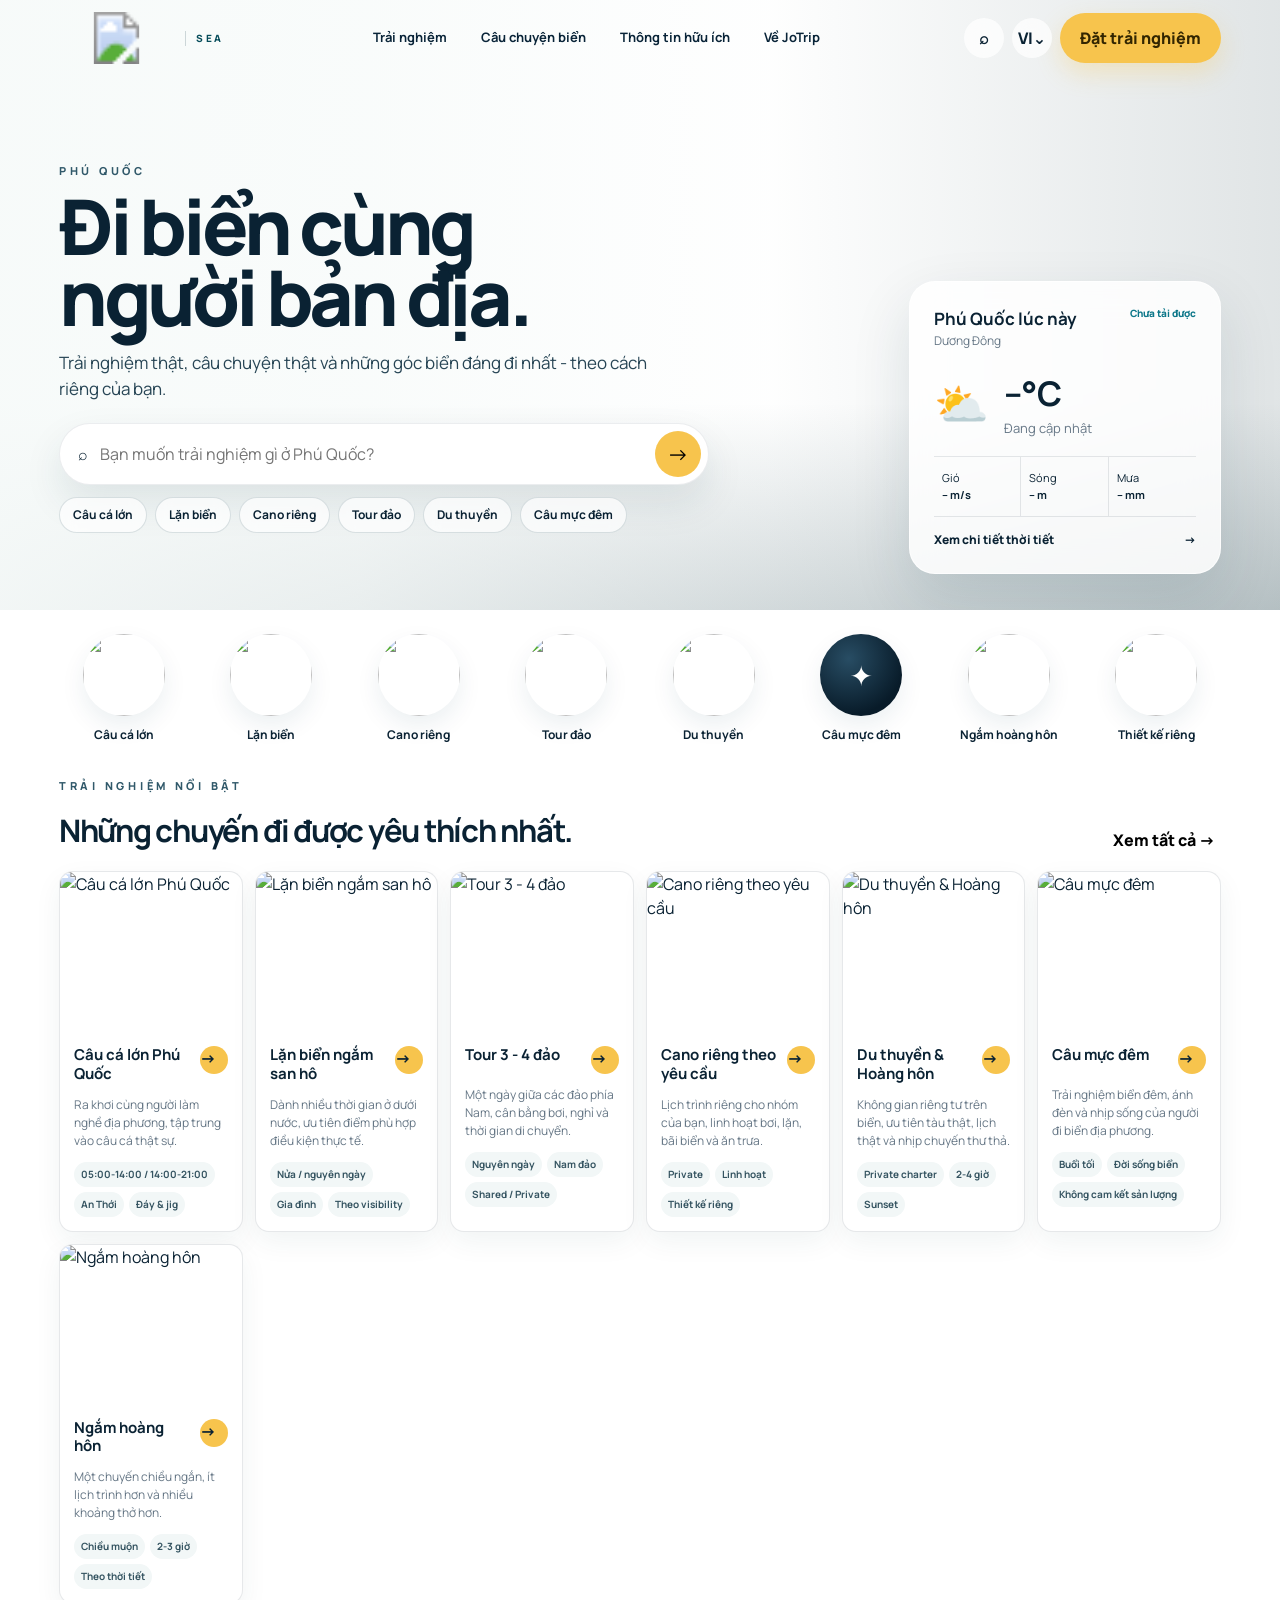
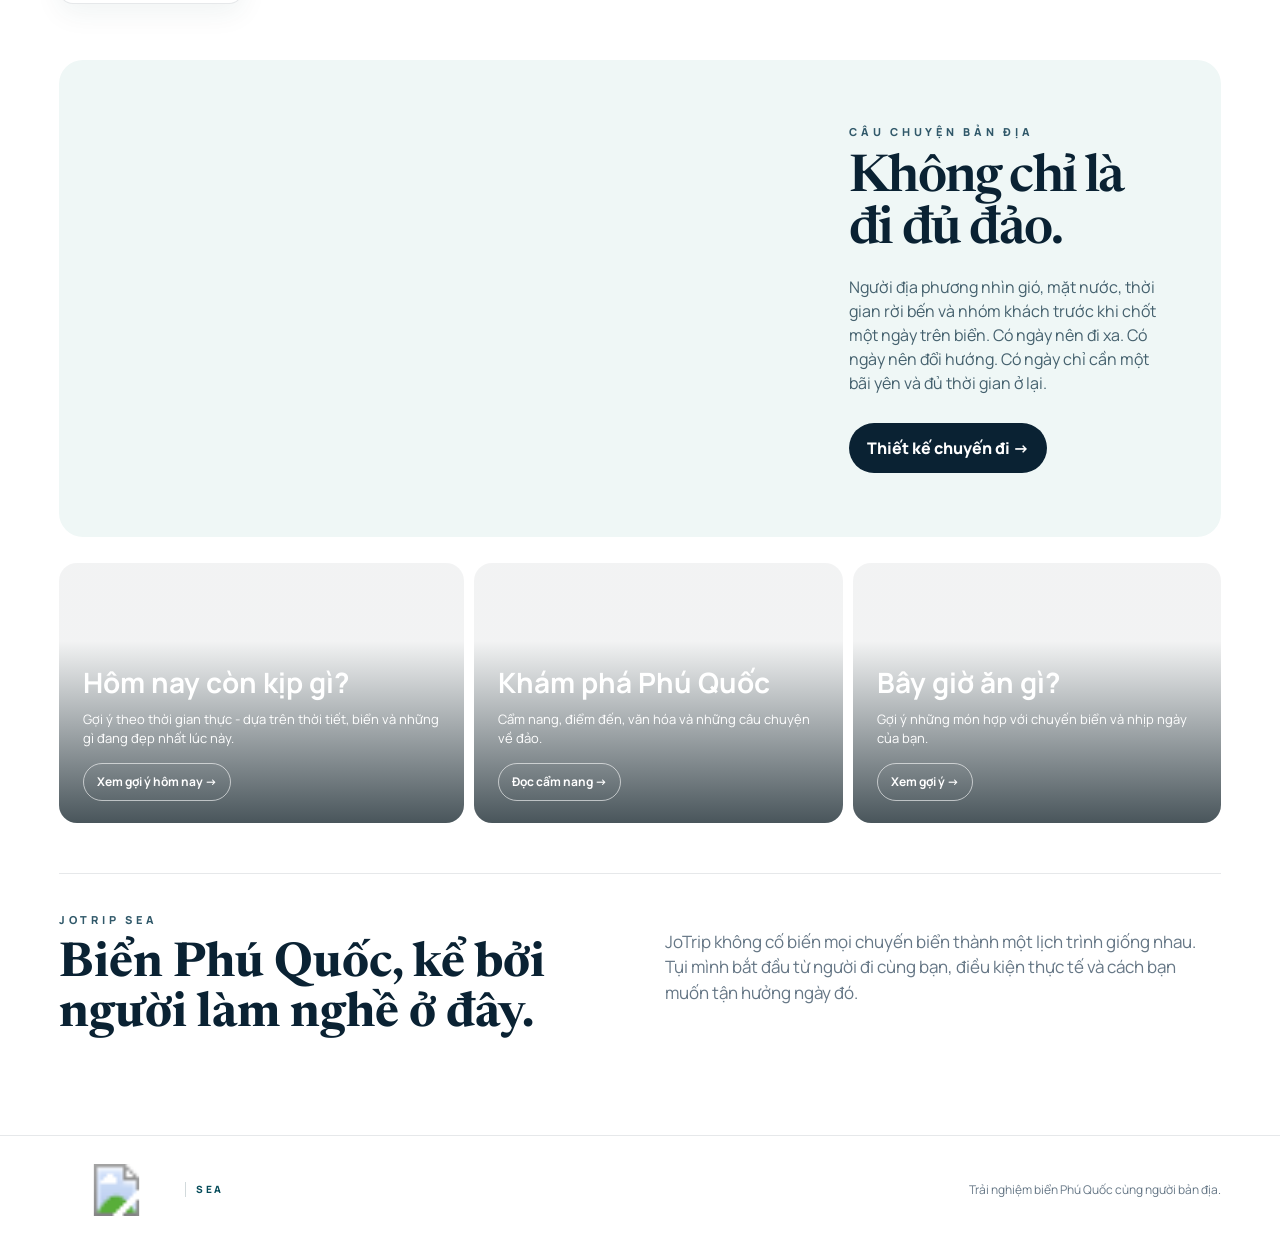
==== commit fef46686: "Ensure supplied JoTrip wordmark renders reliably" ====
--- a/index.html
+++ b/index.html
@@ -1 +1 @@
-<!doctype html><html lang="vi"><head><meta charset="utf-8"><meta name="viewport" content="width=device-width,initial-scale=1"><meta name="theme-color" content="#f7fbfb"><title>JoTrip Sea - Trải nghiệm biển Phú Quốc</title><meta name="description" content="JoTrip Sea - trải nghiệm biển Phú Quốc cùng người bản địa."><link rel="preconnect" href="https://fonts.googleapis.com"><link rel="preconnect" href="https://fonts.gstatic.com" crossorigin><link href="https://fonts.googleapis.com/css2?family=Manrope:wght@400;500;600;700;800&family=Newsreader:opsz,wght@6..72,500;6..72,600&display=swap" rel="stylesheet"><link rel="stylesheet" href="styles.css"></head><body><header class="topbar"><a class="brand" href="./"><img src="assets/jotrip-logo.png" alt="JoTrip"><span>SEA</span></a><nav><a href="#experiences">Trải nghiệm</a><a href="#story">Câu chuyện biển</a><a href="#guide">Thông tin hữu ích</a><a href="#about">Về JoTrip</a></nav><div class="top-actions"><button class="icon-btn">⌕</button><button class="lang">VI⌄</button><button class="cta" data-open-request>Đặt trải nghiệm</button><button class="mobile-menu-btn" aria-expanded="false">☰</button></div></header><main><section class="hero"><div class="hero-shade"></div><div class="hero-copy"><div class="eyebrow">PHÚ QUỐC</div><h1>Đi biển cùng<br>người bản địa.</h1><p>Trải nghiệm thật, câu chuyện thật và những góc biển đáng đi nhất - theo cách riêng của bạn.</p><div class="searchbar"><span>⌕</span><input id="experience-search" placeholder="Bạn muốn trải nghiệm gì ở Phú Quốc?"><button class="search-go">→</button></div><div class="chips"><button data-filter="fishing">Câu cá lớn</button><button data-filter="snorkeling">Lặn biển</button><button data-filter="private">Cano riêng</button><button data-filter="islands">Tour đảo</button><button data-filter="yacht">Du thuyền</button><button data-filter="squid">Câu mực đêm</button></div></div><aside class="weather-card"><div class="weather-head"><div><strong>Phú Quốc lúc này</strong><span>Dương Đông</span></div><em id="weather-status">Live</em></div><div class="weather-main"><div id="weather-icon" class="weather-icon">⛅</div><div><b><span id="temperature">--</span>°C</b><p id="weather-condition">Đang cập nhật</p></div></div><div class="weather-row"><div><small>Gió</small><strong id="wind">-- m/s</strong></div><div><small>Sóng</small><strong id="wave">-- m</strong></div><div><small>Mưa</small><strong id="rain">-- mm</strong></div></div><a href="https://weather.openphuquoc.com/">Xem chi tiết thời tiết <span>→</span></a></aside></section><section class="category-strip" aria-label="Danh mục trải nghiệm"><a href="experiences/?tour=fishing"><img src="https://images.unsplash.com/photo-1634043270873-f2f830e5d4bf?auto=format&fit=crop&q=80&w=300"><span>Câu cá lớn</span></a><a href="experiences/?tour=snorkeling"><img src="https://images.unsplash.com/photo-1687708167559-edc5ee364615?auto=format&fit=crop&q=80&w=300"><span>Lặn biển</span></a><a href="experiences/?tour=private"><img src="https://images.pexels.com/photos/37571067/pexels-photo-37571067/free-photo-of-boats-on-turquoise-waters-in-phu-quoc-vietnam.jpeg?auto=compress&cs=tinysrgb&w=300"><span>Cano riêng</span></a><a href="experiences/?tour=islands"><img src="https://images.pexels.com/photos/37045534/pexels-photo-37045534/free-photo-of-vista-aerea-de-una-estructura-flotante-cerca-de-una-isla-tropical.jpeg?auto=compress&cs=tinysrgb&w=300"><span>Tour đảo</span></a><a href="experiences/?tour=yacht"><img src="https://images.pexels.com/photos/37571062/pexels-photo-37571062/free-photo-of-beautiful-sunset-over-phu-quoc-sea.jpeg?auto=compress&cs=tinysrgb&w=300"><span>Du thuyền</span></a><a href="experiences/?tour=squid"><div class="night-thumb">✦</div><span>Câu mực đêm</span></a><a href="experiences/?tour=sunset"><img src="https://images.pexels.com/photos/37571062/pexels-photo-37571062/free-photo-of-beautiful-sunset-over-phu-quoc-sea.jpeg?auto=compress&cs=tinysrgb&w=300"><span>Ngắm hoàng hôn</span></a><a href="experiences/?tour=private"><img src="https://images.unsplash.com/photo-1500530855697-b586d89ba3ee?auto=format&fit=crop&q=80&w=300"><span>Thiết kế riêng</span></a></section><section class="tour-section" id="experiences"><div class="section-head"><div><div class="eyebrow dark">TRẢI NGHIỆM NỔI BẬT</div><h2>Những chuyến đi được yêu thích nhất.</h2></div><button data-clear-filter>Xem tất cả →</button></div><div id="tour-strip" class="tour-strip"></div><p id="empty-state" hidden>Chưa thấy trải nghiệm phù hợp.</p></section><section class="story-band" id="story"><div class="story-image"></div><div class="story-copy"><div class="eyebrow dark">CÂU CHUYỆN BẢN ĐỊA</div><h2>Không chỉ là đi đủ đảo.</h2><p>Người địa phương nhìn gió, mặt nước, thời gian rời bến và nhóm khách trước khi chốt một ngày trên biển. Có ngày nên đi xa. Có ngày nên đổi hướng. Có ngày chỉ cần một bãi yên và đủ thời gian ở lại.</p><a href="experiences/?tour=private" class="dark-btn">Thiết kế chuyến đi →</a></div></section><section class="feature-grid" id="guide"><article class="feature sunset"><div><h3>Hôm nay còn kịp gì?</h3><p>Gợi ý theo thời gian thực - dựa trên thời tiết, biển và những gì đang đẹp nhất lúc này.</p><a href="https://openphuquoc.com">Xem gợi ý hôm nay →</a></div></article><article class="feature reef"><div><h3>Khám phá Phú Quốc</h3><p>Cẩm nang, điểm đến, văn hóa và những câu chuyện về đảo.</p><a href="https://openphuquoc.com">Đọc cẩm nang →</a></div></article><article class="feature food"><div><h3>Bây giờ ăn gì?</h3><p>Gợi ý những món hợp với chuyến biển và nhịp ngày của bạn.</p><a href="https://openphuquoc.com">Xem gợi ý →</a></div></article></section><section class="about" id="about"><div><div class="eyebrow dark">JOTRIP SEA</div><h2>Biển Phú Quốc, kể bởi người làm nghề ở đây.</h2></div><p>JoTrip không cố biến mọi chuyến biển thành một lịch trình giống nhau. Tụi mình bắt đầu từ người đi cùng bạn, điều kiện thực tế và cách bạn muốn tận hưởng ngày đó.</p></section></main><footer><div class="footer-brand"><img src="assets/jotrip-logo.png" alt="JoTrip"><span>SEA</span></div><p>Trải nghiệm biển Phú Quốc cùng người bản địa.</p></footer><dialog id="request-dialog"><form method="dialog" id="request-form"><button class="close" value="cancel">×</button><div class="eyebrow dark">CHECK AVAILABILITY</div><h2>Cho JoTrip biết chuyến đi bạn muốn.</h2><label>Trải nghiệm<select id="request-experience"></select></label><label>Ngày dự kiến<input type="date" name="date"></label><label>Số khách<input type="number" min="1" name="pax" placeholder="Ví dụ: 4"></label><label>Ghi chú<textarea rows="4" placeholder="Gia đình có trẻ nhỏ, muốn bơi nhiều, muốn private..."></textarea></label><button class="cta full" type="submit">Gửi yêu cầu →</button><p id="request-feedback"></p></form></dialog><script src="app.js"></script></body></html>+<!doctype html><html lang="vi"><head><meta charset="utf-8"><meta name="viewport" content="width=device-width,initial-scale=1"><meta name="theme-color" content="#f7fbfb"><title>JoTrip Sea - Trải nghiệm biển Phú Quốc</title><meta name="description" content="JoTrip Sea - trải nghiệm biển Phú Quốc cùng người bản địa."><link rel="preconnect" href="https://fonts.googleapis.com"><link rel="preconnect" href="https://fonts.gstatic.com" crossorigin><link href="https://fonts.googleapis.com/css2?family=Manrope:wght@400;500;600;700;800&family=Newsreader:opsz,wght@6..72,500;6..72,600&display=swap" rel="stylesheet"><link rel="stylesheet" href="styles.css"></head><body><header class="topbar"><a class="brand" href="./"><img src="assets/jotrip-logo-clean.svg" alt="JoTrip"><span>SEA</span></a><nav><a href="#experiences">Trải nghiệm</a><a href="#story">Câu chuyện biển</a><a href="#guide">Thông tin hữu ích</a><a href="#about">Về JoTrip</a></nav><div class="top-actions"><button class="icon-btn">⌕</button><button class="lang">VI⌄</button><button class="cta" data-open-request>Đặt trải nghiệm</button><button class="mobile-menu-btn" aria-expanded="false">☰</button></div></header><main><section class="hero"><div class="hero-shade"></div><div class="hero-copy"><div class="eyebrow">PHÚ QUỐC</div><h1>Đi biển cùng<br>người bản địa.</h1><p>Trải nghiệm thật, câu chuyện thật và những góc biển đáng đi nhất - theo cách riêng của bạn.</p><div class="searchbar"><span>⌕</span><input id="experience-search" placeholder="Bạn muốn trải nghiệm gì ở Phú Quốc?"><button class="search-go">→</button></div><div class="chips"><button data-filter="fishing">Câu cá lớn</button><button data-filter="snorkeling">Lặn biển</button><button data-filter="private">Cano riêng</button><button data-filter="islands">Tour đảo</button><button data-filter="yacht">Du thuyền</button><button data-filter="squid">Câu mực đêm</button></div></div><aside class="weather-card"><div class="weather-head"><div><strong>Phú Quốc lúc này</strong><span>Dương Đông</span></div><em id="weather-status">Live</em></div><div class="weather-main"><div id="weather-icon" class="weather-icon">⛅</div><div><b><span id="temperature">--</span>°C</b><p id="weather-condition">Đang cập nhật</p></div></div><div class="weather-row"><div><small>Gió</small><strong id="wind">-- m/s</strong></div><div><small>Sóng</small><strong id="wave">-- m</strong></div><div><small>Mưa</small><strong id="rain">-- mm</strong></div></div><a href="https://weather.openphuquoc.com/">Xem chi tiết thời tiết <span>→</span></a></aside></section><section class="category-strip" aria-label="Danh mục trải nghiệm"><a href="experiences/?tour=fishing"><img src="https://images.unsplash.com/photo-1634043270873-f2f830e5d4bf?auto=format&fit=crop&q=80&w=300"><span>Câu cá lớn</span></a><a href="experiences/?tour=snorkeling"><img src="https://images.unsplash.com/photo-1687708167559-edc5ee364615?auto=format&fit=crop&q=80&w=300"><span>Lặn biển</span></a><a href="experiences/?tour=private"><img src="https://images.pexels.com/photos/37571067/pexels-photo-37571067/free-photo-of-boats-on-turquoise-waters-in-phu-quoc-vietnam.jpeg?auto=compress&cs=tinysrgb&w=300"><span>Cano riêng</span></a><a href="experiences/?tour=islands"><img src="https://images.pexels.com/photos/37045534/pexels-photo-37045534/free-photo-of-vista-aerea-de-una-estructura-flotante-cerca-de-una-isla-tropical.jpeg?auto=compress&cs=tinysrgb&w=300"><span>Tour đảo</span></a><a href="experiences/?tour=yacht"><img src="https://images.pexels.com/photos/37571062/pexels-photo-37571062/free-photo-of-beautiful-sunset-over-phu-quoc-sea.jpeg?auto=compress&cs=tinysrgb&w=300"><span>Du thuyền</span></a><a href="experiences/?tour=squid"><div class="night-thumb">✦</div><span>Câu mực đêm</span></a><a href="experiences/?tour=sunset"><img src="https://images.pexels.com/photos/37571062/pexels-photo-37571062/free-photo-of-beautiful-sunset-over-phu-quoc-sea.jpeg?auto=compress&cs=tinysrgb&w=300"><span>Ngắm hoàng hôn</span></a><a href="experiences/?tour=private"><img src="https://images.unsplash.com/photo-1500530855697-b586d89ba3ee?auto=format&fit=crop&q=80&w=300"><span>Thiết kế riêng</span></a></section><section class="tour-section" id="experiences"><div class="section-head"><div><div class="eyebrow dark">TRẢI NGHIỆM NỔI BẬT</div><h2>Những chuyến đi được yêu thích nhất.</h2></div><button data-clear-filter>Xem tất cả →</button></div><div id="tour-strip" class="tour-strip"></div><p id="empty-state" hidden>Chưa thấy trải nghiệm phù hợp.</p></section><section class="story-band" id="story"><div class="story-image"></div><div class="story-copy"><div class="eyebrow dark">CÂU CHUYỆN BẢN ĐỊA</div><h2>Không chỉ là đi đủ đảo.</h2><p>Người địa phương nhìn gió, mặt nước, thời gian rời bến và nhóm khách trước khi chốt một ngày trên biển. Có ngày nên đi xa. Có ngày nên đổi hướng. Có ngày chỉ cần một bãi yên và đủ thời gian ở lại.</p><a href="experiences/?tour=private" class="dark-btn">Thiết kế chuyến đi →</a></div></section><section class="feature-grid" id="guide"><article class="feature sunset"><div><h3>Hôm nay còn kịp gì?</h3><p>Gợi ý theo thời gian thực - dựa trên thời tiết, biển và những gì đang đẹp nhất lúc này.</p><a href="https://openphuquoc.com">Xem gợi ý hôm nay →</a></div></article><article class="feature reef"><div><h3>Khám phá Phú Quốc</h3><p>Cẩm nang, điểm đến, văn hóa và những câu chuyện về đảo.</p><a href="https://openphuquoc.com">Đọc cẩm nang →</a></div></article><article class="feature food"><div><h3>Bây giờ ăn gì?</h3><p>Gợi ý những món hợp với chuyến biển và nhịp ngày của bạn.</p><a href="https://openphuquoc.com">Xem gợi ý →</a></div></article></section><section class="about" id="about"><div><div class="eyebrow dark">JOTRIP SEA</div><h2>Biển Phú Quốc, kể bởi người làm nghề ở đây.</h2></div><p>JoTrip không cố biến mọi chuyến biển thành một lịch trình giống nhau. Tụi mình bắt đầu từ người đi cùng bạn, điều kiện thực tế và cách bạn muốn tận hưởng ngày đó.</p></section></main><footer><div class="footer-brand"><img src="assets/jotrip-logo-clean.svg" alt="JoTrip"><span>SEA</span></div><p>Trải nghiệm biển Phú Quốc cùng người bản địa.</p></footer><dialog id="request-dialog"><form method="dialog" id="request-form"><button class="close" value="cancel">×</button><div class="eyebrow dark">CHECK AVAILABILITY</div><h2>Cho JoTrip biết chuyến đi bạn muốn.</h2><label>Trải nghiệm<select id="request-experience"></select></label><label>Ngày dự kiến<input type="date" name="date"></label><label>Số khách<input type="number" min="1" name="pax" placeholder="Ví dụ: 4"></label><label>Ghi chú<textarea rows="4" placeholder="Gia đình có trẻ nhỏ, muốn bơi nhiều, muốn private..."></textarea></label><button class="cta full" type="submit">Gửi yêu cầu →</button><p id="request-feedback"></p></form></dialog><script src="app.js"></script></body></html>
--- a/styles.css
+++ b/styles.css
@@ -1,7 +1 @@
-@import url('https://fonts.googleapis.com/css2?family=Plus+Jakarta+Sans:wght@400;500;600;700;800&display=swap');
-:root{--ink:#0b1e2d;--muted:#60707b;--sea:#0e6577;--sea2:#0b5262;--foam:#f5fafb;--white:#fff;--sun:#f4bb3a;--olive:#7d9949;--line:rgba(11,30,45,.11);--shadow:0 18px 55px rgba(10,45,60,.12);--r:24px;--r2:16px}
-*{box-sizing:border-box}html{scroll-behavior:smooth}body{margin:0;font-family:'Plus Jakarta Sans',system-ui,-apple-system,sans-serif;color:var(--ink);background:#fff;line-height:1.48}a{color:inherit;text-decoration:none}img{display:block;width:100%}button,input{font:inherit}.site-header{position:sticky;top:0;z-index:50;height:74px;display:grid;grid-template-columns:190px 1fr auto;align-items:center;gap:24px;padding:0 clamp(18px,4.2vw,64px);background:rgba(255,255,255,.94);backdrop-filter:blur(16px);border-bottom:1px solid var(--line)}.brand{display:flex;align-items:center;gap:10px;height:100%}.brand img{width:118px;height:52px;object-fit:contain}.brand span{font-size:10px;letter-spacing:.28em;font-weight:800;color:var(--sea);padding-left:10px;border-left:1px solid var(--line)}.nav{display:flex;justify-content:center;gap:clamp(16px,2.6vw,34px);font-size:13px;font-weight:700}.nav a{white-space:nowrap}.header-tools{display:flex;align-items:center;gap:8px}.icon-btn,.lang,.menu{border:1px solid var(--line);background:#fff;height:40px;border-radius:999px;padding:0 13px;color:var(--ink)}.menu{display:none}.cta{display:inline-flex;align-items:center;justify-content:center;background:var(--sun);color:#3b2a05;font-weight:800;border-radius:999px;padding:12px 19px;box-shadow:0 8px 20px rgba(244,187,58,.22)}
-.hero{position:relative;height:500px;overflow:hidden}.hero-bg{position:absolute;inset:0;height:100%;object-fit:cover;object-position:center 55%}.hero-wash{position:absolute;inset:0;background:linear-gradient(90deg,rgba(255,255,255,.95) 0%,rgba(255,255,255,.72) 34%,rgba(255,255,255,.12) 62%,rgba(255,255,255,0) 100%)}.hero-copy{position:absolute;z-index:2;left:clamp(28px,5.2vw,78px);top:58px;max-width:590px}.hero-kicker{font-size:12px;font-weight:800;letter-spacing:.34em;margin-bottom:8px}.hero h1{font-size:clamp(48px,5vw,74px);line-height:.98;letter-spacing:-.05em;margin:0 0 16px}.hero-copy>p{font-size:17px;max-width:560px;margin:0 0 20px}.searchbar{display:flex;align-items:center;gap:10px;background:#fff;border-radius:999px;padding:8px 8px 8px 18px;box-shadow:var(--shadow);max-width:600px}.searchbar input{flex:1;border:0;outline:0;font-size:14px;min-width:0}.searchbar button{width:46px;height:46px;border:0;border-radius:50%;background:var(--sun);font-size:20px}.quick-chips{display:flex;gap:8px;flex-wrap:wrap;margin-top:12px}.quick-chips a{padding:8px 12px;border:1px solid rgba(11,30,45,.18);border-radius:999px;background:rgba(255,255,255,.66);font-size:12px;font-weight:700}.now-card{position:absolute;z-index:2;right:clamp(24px,5vw,70px);top:46px;width:292px;background:rgba(255,255,255,.9);backdrop-filter:blur(18px);padding:20px;border:1px solid rgba(255,255,255,.7);border-radius:20px;box-shadow:var(--shadow)}.now-card small{font-size:10px;letter-spacing:.16em;font-weight:800}.now-card h2{font-size:22px;margin:5px 0}.now-card>p{font-size:13px;color:var(--muted)}.now-grid{display:grid;grid-template-columns:repeat(3,1fr);border-top:1px solid var(--line);border-bottom:1px solid var(--line);margin:15px 0}.now-grid span{padding:12px 5px;border-right:1px solid var(--line)}.now-grid span:last-child{border-right:0}.now-grid b,.now-grid small{display:block;font-size:11px}.now-grid small{color:var(--muted);letter-spacing:0}.now-card>a{font-size:12px;font-weight:800}.category-strip{display:grid;grid-template-columns:repeat(8,1fr);gap:18px;padding:22px clamp(20px,4.2vw,64px) 12px;border-bottom:1px solid rgba(11,30,45,.05)}.cat-item{text-align:center;font-size:12px;font-weight:700}.cat-img{display:block;width:72px;height:72px;border-radius:50%;overflow:hidden;margin:0 auto 9px;border:3px solid #fff;box-shadow:0 4px 16px rgba(13,71,85,.12)}.cat-img img{height:100%;object-fit:cover}.section{padding:40px clamp(20px,4.2vw,64px)}.section-head{display:flex;justify-content:space-between;align-items:end;gap:24px;margin-bottom:20px}.section-head small,.local-band small,.book-band small{font-size:10px;letter-spacing:.24em;font-weight:800;color:var(--sea)}.section-head h2{font-size:clamp(27px,2.4vw,38px);letter-spacing:-.04em;margin:4px 0 0}.section-head>a{font-size:13px;font-weight:800}.tour-rail{display:grid;grid-template-columns:repeat(6,minmax(0,1fr));gap:12px}.tour-card{border:1px solid var(--line);border-radius:16px;overflow:hidden;background:#fff;box-shadow:0 8px 24px rgba(10,45,60,.06);transition:.2s}.tour-card:hover{transform:translateY(-3px);box-shadow:0 14px 30px rgba(10,45,60,.1)}.tour-media{display:block;height:150px;overflow:hidden}.tour-media img{height:100%;object-fit:cover}.tour-card-body{padding:14px}.tour-card-top{display:flex;gap:10px;align-items:start}.tour-card h3{font-size:15px;line-height:1.25;margin:0;flex:1}.round-arrow{width:28px;height:28px;border-radius:50%;background:var(--sun);display:grid;place-items:center;flex:0 0 auto;font-weight:800}.tour-card p{font-size:12px;color:var(--muted);min-height:52px;margin:8px 0 12px}.tour-meta{display:grid;grid-template-columns:1fr;gap:6px;border-top:1px solid var(--line);padding-top:10px}.tour-meta span{display:flex;justify-content:space-between;gap:8px;font-size:10px}.tour-meta b{font-size:10px}.tour-meta small{font-size:10px;color:var(--muted)}.feature-trio{display:grid;grid-template-columns:1.08fr .92fr .92fr;gap:12px;padding:0 clamp(20px,4.2vw,64px) 30px}.feature-panel{height:205px;position:relative;overflow:hidden;border-radius:18px}.feature-panel img{height:100%;object-fit:cover}.feature-panel:after{content:"";position:absolute;inset:0;background:linear-gradient(0deg,rgba(5,24,32,.72),rgba(5,24,32,.02) 70%)}.feature-panel div{position:absolute;z-index:2;left:20px;right:20px;bottom:18px;color:#fff}.feature-panel h3{font-size:25px;letter-spacing:-.03em;margin:0 0 4px}.feature-panel p{font-size:12px;margin:0 0 10px;max-width:390px}.feature-panel span{display:inline-flex;border:1px solid rgba(255,255,255,.55);padding:8px 12px;border-radius:999px;font-size:11px;font-weight:700}.tour-table{border-top:1px solid var(--line)}.tour-row{display:grid;grid-template-columns:1.6fr .65fr .95fr 1.15fr 1fr 28px;gap:18px;align-items:center;padding:16px 0;border-bottom:1px solid var(--line);font-size:12px}.tour-row strong{font-size:14px}.tour-row span{color:var(--muted)}.tour-row b{text-align:right}.local-band,.book-band{margin:0 clamp(20px,4.2vw,64px) 30px;border-radius:20px;padding:32px 36px;display:grid;grid-template-columns:1fr 1.4fr;gap:42px;align-items:center}.local-band{background:linear-gradient(135deg,#eef8f9,#fff7e7)}.local-band h2,.book-band h2{font-size:32px;letter-spacing:-.04em;margin:5px 0}.local-band p,.book-band p{color:var(--muted);font-size:14px}.book-band{grid-template-columns:1fr auto;background:#0f3441;color:#fff}.book-band small{color:#b8d9df}.book-band p{color:rgba(255,255,255,.75);max-width:700px}.book-band .cta.large{padding:15px 22px}footer{padding:28px clamp(20px,4.2vw,64px) 42px;border-top:1px solid var(--line);display:flex;align-items:center;gap:24px}.footer-brand{display:flex;align-items:center;gap:9px}.footer-brand img{width:105px;height:44px;object-fit:contain}.footer-brand span{font-size:10px;letter-spacing:.24em;color:var(--sea);font-weight:800}.footer-brand+p{font-size:12px;color:var(--muted)}
-/* detail pages */.detail-hero{position:relative;height:430px;overflow:hidden}.detail-hero img{height:100%;object-fit:cover}.detail-hero:after{content:"";position:absolute;inset:0;background:linear-gradient(90deg,rgba(5,24,32,.76),rgba(5,24,32,.16) 70%)}.detail-title{position:absolute;z-index:2;left:clamp(24px,5vw,70px);bottom:48px;color:#fff;max-width:680px}.detail-title small{font-size:10px;letter-spacing:.24em;font-weight:800}.detail-title h1{font-size:clamp(42px,4.8vw,68px);line-height:1;letter-spacing:-.05em;margin:8px 0 12px}.detail-title p{font-size:16px;max-width:620px;color:rgba(255,255,255,.9)}.detail-layout{display:grid;grid-template-columns:1.5fr .7fr;gap:34px;padding:38px clamp(20px,5vw,70px)}.detail-main h2{font-size:30px;letter-spacing:-.04em;margin:0 0 14px}.detail-main p{color:var(--muted)}.fact-grid{display:grid;grid-template-columns:repeat(4,1fr);gap:10px;margin:20px 0 30px}.fact{border:1px solid var(--line);border-radius:14px;padding:14px}.fact small{display:block;font-size:9px;letter-spacing:.14em;color:var(--muted);text-transform:uppercase}.fact b{display:block;font-size:13px;margin-top:6px}.detail-block{padding:24px 0;border-top:1px solid var(--line)}.detail-block h3{font-size:20px;margin:0 0 12px}.detail-block ul{margin:0;padding-left:18px;color:var(--muted);font-size:14px}.detail-block li{margin:7px 0}.detail-aside{position:sticky;top:98px;height:max-content;border:1px solid var(--line);border-radius:18px;padding:22px;box-shadow:var(--shadow)}.detail-aside h3{font-size:21px;margin:0 0 8px}.detail-aside p{font-size:13px;color:var(--muted)}.detail-aside .cta{width:100%;margin-top:12px}.tiny-note{font-size:11px;color:var(--muted);margin-top:12px}.route-list{display:grid;gap:10px}.route-item{display:grid;grid-template-columns:34px 1fr;gap:12px}.route-item span{width:34px;height:34px;border-radius:50%;background:var(--foam);display:grid;place-items:center;font-weight:800;color:var(--sea)}.route-item h4{margin:0 0 4px;font-size:14px}.route-item p{margin:0;font-size:12px}
-@media(max-width:1100px){.nav{display:none}.site-header{grid-template-columns:1fr auto}.menu{display:inline-block}.hero{height:560px}.now-card{top:auto;bottom:26px;right:22px;width:280px}.category-strip{grid-template-columns:repeat(4,1fr)}.tour-rail{grid-template-columns:repeat(3,1fr)}.feature-trio{grid-template-columns:1fr}.feature-panel{height:230px}.tour-row{grid-template-columns:1.5fr .7fr .9fr 1fr 24px}.tour-row span:nth-of-type(4){display:none}.detail-layout{grid-template-columns:1fr}.detail-aside{position:relative;top:auto}.fact-grid{grid-template-columns:repeat(2,1fr)}}
-@media(max-width:700px){.site-header{height:66px;padding:0 14px}.brand img{width:108px;height:46px}.brand span{font-size:9px}.icon-btn,.lang{display:none}.cta{padding:10px 14px;font-size:12px}.hero{height:610px}.hero-bg{object-position:62% center}.hero-wash{background:linear-gradient(180deg,rgba(255,255,255,.95) 0%,rgba(255,255,255,.72) 47%,rgba(255,255,255,.08) 73%)}.hero-copy{left:20px;right:20px;top:38px}.hero h1{font-size:46px}.hero-copy>p{font-size:14px}.now-card{left:18px;right:18px;width:auto;bottom:18px;padding:16px}.category-strip{display:flex;overflow-x:auto;gap:17px;padding:18px 18px 14px}.cat-item{min-width:76px}.cat-img{width:60px;height:60px}.section{padding:32px 18px}.section-head{align-items:start}.section-head h2{font-size:28px}.tour-rail{display:flex;overflow-x:auto;gap:12px}.tour-card{min-width:78vw}.tour-media{height:190px}.feature-trio{padding:0 18px 28px}.feature-panel{height:220px}.tour-row{grid-template-columns:1.45fr .75fr 24px;gap:10px}.tour-row span:nth-of-type(n+2){display:none}.local-band,.book-band{margin:0 18px 24px;padding:24px;grid-template-columns:1fr;gap:10px}.book-band .cta.large{width:max-content}.detail-hero{height:470px}.detail-title{left:20px;right:20px;bottom:26px}.detail-title h1{font-size:44px}.detail-layout{padding:28px 18px}.fact-grid{grid-template-columns:1fr 1fr}footer{padding:24px 18px 36px;align-items:flex-start;flex-direction:column;gap:6px}}
+@import url('https://fonts.googleapis.com/css2?family=Manrope:wght@400;500;600;700;800&family=Newsreader:opsz,wght@6..72,500;6..72,600&display=swap');:root{--ink:#0a2233;--muted:#667786;--sea:#0d7789;--deep:#064c5a;--sun:#f7c44d;--foam:#f7fbfb;--line:rgba(10,34,51,.1);--shadow:0 24px 60px rgba(7,46,62,.12)}*{box-sizing:border-box}html{scroll-behavior:smooth}body{margin:0;font-family:Manrope,system-ui,sans-serif;color:var(--ink);background:white;line-height:1.5}button,input,select,textarea{font:inherit}button{cursor:pointer}a{text-decoration:none;color:inherit}img{display:block;width:100%;height:100%;object-fit:cover}.topbar{height:76px;position:absolute;z-index:20;left:0;right:0;top:0;display:grid;grid-template-columns:auto 1fr auto;align-items:center;gap:30px;padding:10px clamp(24px,4.6vw,72px);color:#092438}.brand{display:flex;align-items:center;gap:8px;min-width:170px}.brand img,.footer-brand img{width:118px;height:52px;object-fit:contain;object-position:left center}.brand span,.footer-brand span{font-size:10px;font-weight:800;letter-spacing:.28em;color:var(--deep);border-left:1px solid rgba(8,48,62,.18);padding-left:10px}.topbar nav{display:flex;justify-content:center;gap:34px;font-size:13px;font-weight:700}.topbar nav a{padding:11px 0;position:relative}.topbar nav a:after{content:"";position:absolute;left:0;right:100%;bottom:3px;height:2px;background:var(--sun);transition:.25s}.topbar nav a:hover:after{right:0}.top-actions{display:flex;align-items:center;gap:8px}.icon-btn,.lang,.mobile-menu-btn{border:0;background:rgba(255,255,255,.72);backdrop-filter:blur(14px);height:40px;min-width:40px;border-radius:999px;color:var(--ink);font-weight:800}.mobile-menu-btn{display:none}.cta{border:0;border-radius:999px;background:var(--sun);color:#332601;padding:13px 20px;font-weight:800;box-shadow:0 10px 24px rgba(247,196,77,.28)}.hero{position:relative;min-height:610px;padding:122px clamp(24px,4.6vw,72px) 36px;display:grid;grid-template-columns:minmax(0,1.25fr) minmax(300px,.48fr);align-items:end;gap:38px;overflow:hidden;background:url('https://images.pexels.com/photos/37571067/pexels-photo-37571067/free-photo-of-boats-on-turquoise-waters-in-phu-quoc-vietnam.jpeg?auto=compress&cs=tinysrgb&w=2200') center 44%/cover no-repeat}.hero-shade{position:absolute;inset:0;background:linear-gradient(90deg,rgba(246,250,249,.9) 0%,rgba(246,250,249,.68) 28%,rgba(246,250,249,.13) 60%,rgba(3,38,47,.12) 100%),linear-gradient(0deg,rgba(5,43,54,.2),transparent 34%)}.hero-copy,.weather-card{position:relative;z-index:2}.hero-copy{max-width:760px;align-self:center}.eyebrow{font-size:11px;font-weight:800;letter-spacing:.34em;margin-bottom:12px;color:#31596a}.eyebrow.dark{color:#31596a}.hero h1{font-size:clamp(54px,6vw,92px);line-height:.92;letter-spacing:-.055em;margin:0 0 18px;font-weight:800}.hero-copy>p{font-size:17px;max-width:620px;margin:0 0 22px;color:#274555}.searchbar{display:flex;align-items:center;gap:10px;background:#fff;border:1px solid rgba(10,34,51,.08);border-radius:999px;padding:7px 7px 7px 18px;max-width:650px;box-shadow:0 18px 38px rgba(17,54,66,.1)}.searchbar input{flex:1;border:0;outline:0;background:transparent;min-width:0;color:var(--ink)}.search-go{width:46px;height:46px;border:0;border-radius:50%;background:var(--sun);font-size:22px}.chips{display:flex;gap:8px;flex-wrap:wrap;margin-top:12px}.chips button{border:1px solid rgba(5,54,68,.14);background:rgba(255,255,255,.72);backdrop-filter:blur(8px);border-radius:999px;padding:8px 13px;font-size:12px;color:var(--ink);font-weight:700}.weather-card{justify-self:end;width:min(100%,330px);padding:24px;border-radius:26px;background:rgba(255,255,255,.84);backdrop-filter:blur(18px);box-shadow:var(--shadow);border:1px solid rgba(255,255,255,.7)}.weather-head{display:flex;justify-content:space-between;gap:10px}.weather-head strong{display:block;font-size:17px}.weather-head span{display:block;font-size:12px;color:var(--muted)}.weather-head em{font-style:normal;font-size:10px;font-weight:800;color:var(--sea)}.weather-main{display:flex;gap:15px;align-items:center;padding:18px 0}.weather-icon{font-size:44px}.weather-main b{font-size:34px}.weather-main p{margin:0;color:var(--muted);font-size:13px}.weather-row{display:grid;grid-template-columns:repeat(3,1fr);border-top:1px solid var(--line);border-bottom:1px solid var(--line)}.weather-row div{padding:13px 8px;border-right:1px solid var(--line)}.weather-row div:last-child{border-right:0}.weather-row small,.weather-row strong{display:block;font-size:11px}.weather-card>a{display:flex;justify-content:space-between;padding-top:14px;font-size:12px;font-weight:800}.category-strip{display:grid;grid-template-columns:repeat(8,1fr);gap:18px;padding:24px clamp(24px,4.6vw,72px) 12px;background:#fff}.category-strip a{text-align:center;font-size:12px;font-weight:700}.category-strip img,.night-thumb{width:82px;height:82px;border-radius:50%;margin:0 auto 10px;object-fit:cover;box-shadow:0 10px 24px rgba(13,69,84,.08)}.night-thumb{display:grid;place-items:center;background:radial-gradient(circle at 35% 30%,#284d64,#081b29 72%);color:#fff;font-size:28px}.tour-section{padding:12px clamp(24px,4.6vw,72px) 30px}.section-head{display:flex;justify-content:space-between;align-items:end;margin:10px 0 18px}.section-head h2{margin:0;font-size:31px;letter-spacing:-.04em}.section-head button{border:0;background:transparent;font-weight:800}.tour-strip{display:grid;grid-template-columns:repeat(6,minmax(0,1fr));gap:12px}.tour-card{border:1px solid var(--line);border-radius:14px;overflow:hidden;background:white;box-shadow:0 10px 28px rgba(19,60,73,.06);transition:.2s}.tour-card:hover{transform:translateY(-2px);box-shadow:0 18px 38px rgba(19,60,73,.11)}.tour-media{height:160px;overflow:hidden}.tour-body{padding:14px}.tour-title-row{display:flex;align-items:flex-start;gap:8px}.tour-title-row h3{margin:0;flex:1;font-size:15px;line-height:1.25}.card-arrow{width:28px;height:28px;border-radius:50%;border:0;background:var(--sun);font-weight:800;flex:0 0 auto}.tour-body p{font-size:12px;color:var(--muted);min-height:54px}.tour-meta{display:flex;flex-wrap:wrap;gap:5px}.tour-meta span{font-size:10px;border-radius:999px;background:#f2f7f7;padding:5px 7px;color:#355461;font-weight:700}.story-band{margin:26px clamp(24px,4.6vw,72px);display:grid;grid-template-columns:1.25fr .75fr;min-height:420px;border-radius:24px;overflow:hidden;background:#eff7f6}.story-image{background:url('https://images.pexels.com/photos/37571067/pexels-photo-37571067/free-photo-of-boats-on-turquoise-waters-in-phu-quoc-vietnam.jpeg?auto=compress&cs=tinysrgb&w=1600') center/cover no-repeat}.story-copy{padding:clamp(34px,5vw,70px)}.story-copy h2{font-family:Newsreader,Georgia,serif;font-size:52px;line-height:1;letter-spacing:-.035em;margin:0 0 18px;font-weight:600}.story-copy p{color:#45616e}.dark-btn{display:inline-block;margin-top:12px;border-radius:999px;background:var(--ink);color:#fff;padding:13px 18px;font-weight:800}.feature-grid{display:grid;grid-template-columns:1.1fr 1fr 1fr;gap:10px;padding:0 clamp(24px,4.6vw,72px) 38px}.feature{min-height:260px;border-radius:18px;overflow:hidden;position:relative;background-size:cover;background-position:center}.feature:after{content:"";position:absolute;inset:0;background:linear-gradient(0deg,rgba(3,20,28,.72),rgba(3,20,28,.05) 70%)}.feature>div{position:absolute;z-index:2;left:24px;right:24px;bottom:22px;color:#fff}.feature h3{font-size:28px;margin:0 0 7px}.feature p{font-size:13px;margin:0 0 14px;max-width:430px}.feature a{display:inline-block;border:1px solid rgba(255,255,255,.6);border-radius:999px;padding:9px 13px;font-size:12px;font-weight:700}.sunset{background-image:url('https://images.pexels.com/photos/37571062/pexels-photo-37571062/free-photo-of-beautiful-sunset-over-phu-quoc-sea.jpeg?auto=compress&cs=tinysrgb&w=1000')}.reef{background-image:url('https://images.unsplash.com/photo-1687708167559-edc5ee364615?auto=format&fit=crop&q=82&w=1000')}.food{background-image:url('https://images.unsplash.com/photo-1559847844-5315695dadae?auto=format&fit=crop&q=82&w=1000')}.about{margin:12px clamp(24px,4.6vw,72px) 56px;padding:38px 0;border-top:1px solid var(--line);display:grid;grid-template-columns:1fr 1fr;gap:50px}.about h2{font-family:Newsreader,Georgia,serif;font-size:48px;line-height:1.05;margin:0}.about p{color:var(--muted);font-size:17px}.footer-brand{display:flex;align-items:center;gap:8px}footer{display:flex;justify-content:space-between;align-items:center;padding:28px clamp(24px,4.6vw,72px);border-top:1px solid var(--line);color:var(--muted);font-size:12px}dialog{border:0;border-radius:24px;padding:0;box-shadow:var(--shadow);width:min(620px,calc(100% - 24px))}dialog::backdrop{background:rgba(4,20,27,.5);backdrop-filter:blur(5px)}#request-form{padding:30px;display:grid;gap:14px}.close{position:absolute;right:14px;top:14px;width:36px;height:36px;border:0;border-radius:50%;font-size:22px}#request-form h2{margin:0;font-size:30px}#request-form label{display:grid;gap:6px;font-size:12px;font-weight:800}#request-form input,#request-form select,#request-form textarea{border:1px solid var(--line);border-radius:13px;padding:12px;background:#fff}.full{width:100%}.service-page{background:#f8fbfb}.service-hero{min-height:520px;position:relative;padding:120px clamp(24px,4.6vw,72px) 48px;display:flex;align-items:end;color:#fff;background-size:cover;background-position:center}.service-hero:after{content:"";position:absolute;inset:0;background:linear-gradient(0deg,rgba(4,29,39,.78),rgba(4,29,39,.1) 70%)}.service-hero-inner{position:relative;z-index:2;max-width:800px}.service-hero h1{font-family:Newsreader,Georgia,serif;font-size:64px;line-height:.95;margin:0 0 18px}.service-meta{display:flex;gap:8px;flex-wrap:wrap}.service-meta span{border:1px solid rgba(255,255,255,.45);border-radius:999px;padding:8px 11px;font-size:12px}.service-content{max-width:1180px;margin:auto;padding:36px 24px 70px;display:grid;grid-template-columns:1.45fr .7fr;gap:34px}.service-content h2{font-family:Newsreader,Georgia,serif;font-size:40px;margin:0 0 14px}.service-content p{color:#4c6571}.fact-list{display:grid;grid-template-columns:1fr 1fr;gap:10px}.fact{background:#fff;border:1px solid var(--line);border-radius:16px;padding:16px}.fact small,.fact strong{display:block}.fact small{color:var(--muted);font-size:10px;text-transform:uppercase;letter-spacing:.12em}.service-side{background:#fff;border:1px solid var(--line);border-radius:18px;padding:20px;height:max-content;position:sticky;top:20px}.service-side h3{margin-top:0}.service-side .cta{width:100%;margin-top:12px}@media(max-width:1000px){.topbar nav{display:none}.mobile-menu-btn{display:block}.hero{grid-template-columns:1fr;min-height:760px}.weather-card{justify-self:start}.category-strip{grid-template-columns:repeat(4,1fr)}.tour-strip{grid-template-columns:repeat(3,1fr)}.story-band{grid-template-columns:1fr}.story-image{min-height:320px}.feature-grid{grid-template-columns:1fr 1fr}.feature.food{grid-column:1/-1}.service-content{grid-template-columns:1fr}}@media(max-width:640px){.topbar{height:64px;padding:8px 14px}.brand img{width:92px;height:42px}.brand{min-width:0}.brand span{font-size:8px}.lang,.icon-btn{display:none}.cta{padding:11px 14px;font-size:12px}.hero{padding:96px 16px 20px;min-height:700px;background-position:60% center}.hero h1{font-size:52px}.hero-copy>p{font-size:15px;max-width:90%}.weather-card{width:100%;padding:18px}.category-strip{display:flex;overflow-x:auto;padding:18px 14px;gap:18px}.category-strip a{min-width:72px}.category-strip img,.night-thumb{width:64px;height:64px}.tour-section{padding:10px 14px 24px}.section-head h2{font-size:24px}.tour-strip{display:flex;overflow-x:auto;gap:10px;scroll-snap-type:x mandatory}.tour-card{min-width:78vw;scroll-snap-align:start}.tour-media{height:190px}.story-band{margin:16px 14px}.story-copy{padding:28px}.story-copy h2{font-size:40px}.feature-grid{grid-template-columns:1fr;padding:0 14px 24px}.feature.food{grid-column:auto}.about{margin:0 14px 34px;padding-top:30px;grid-template-columns:1fr;gap:16px}.about h2{font-size:38px}footer{padding:22px 14px;display:block}.footer-brand{margin-bottom:8px}.service-hero{padding:95px 18px 34px;min-height:460px}.service-hero h1{font-size:46px}.service-content{padding:28px 14px 50px}.fact-list{grid-template-columns:1fr}.service-side{position:static}}
